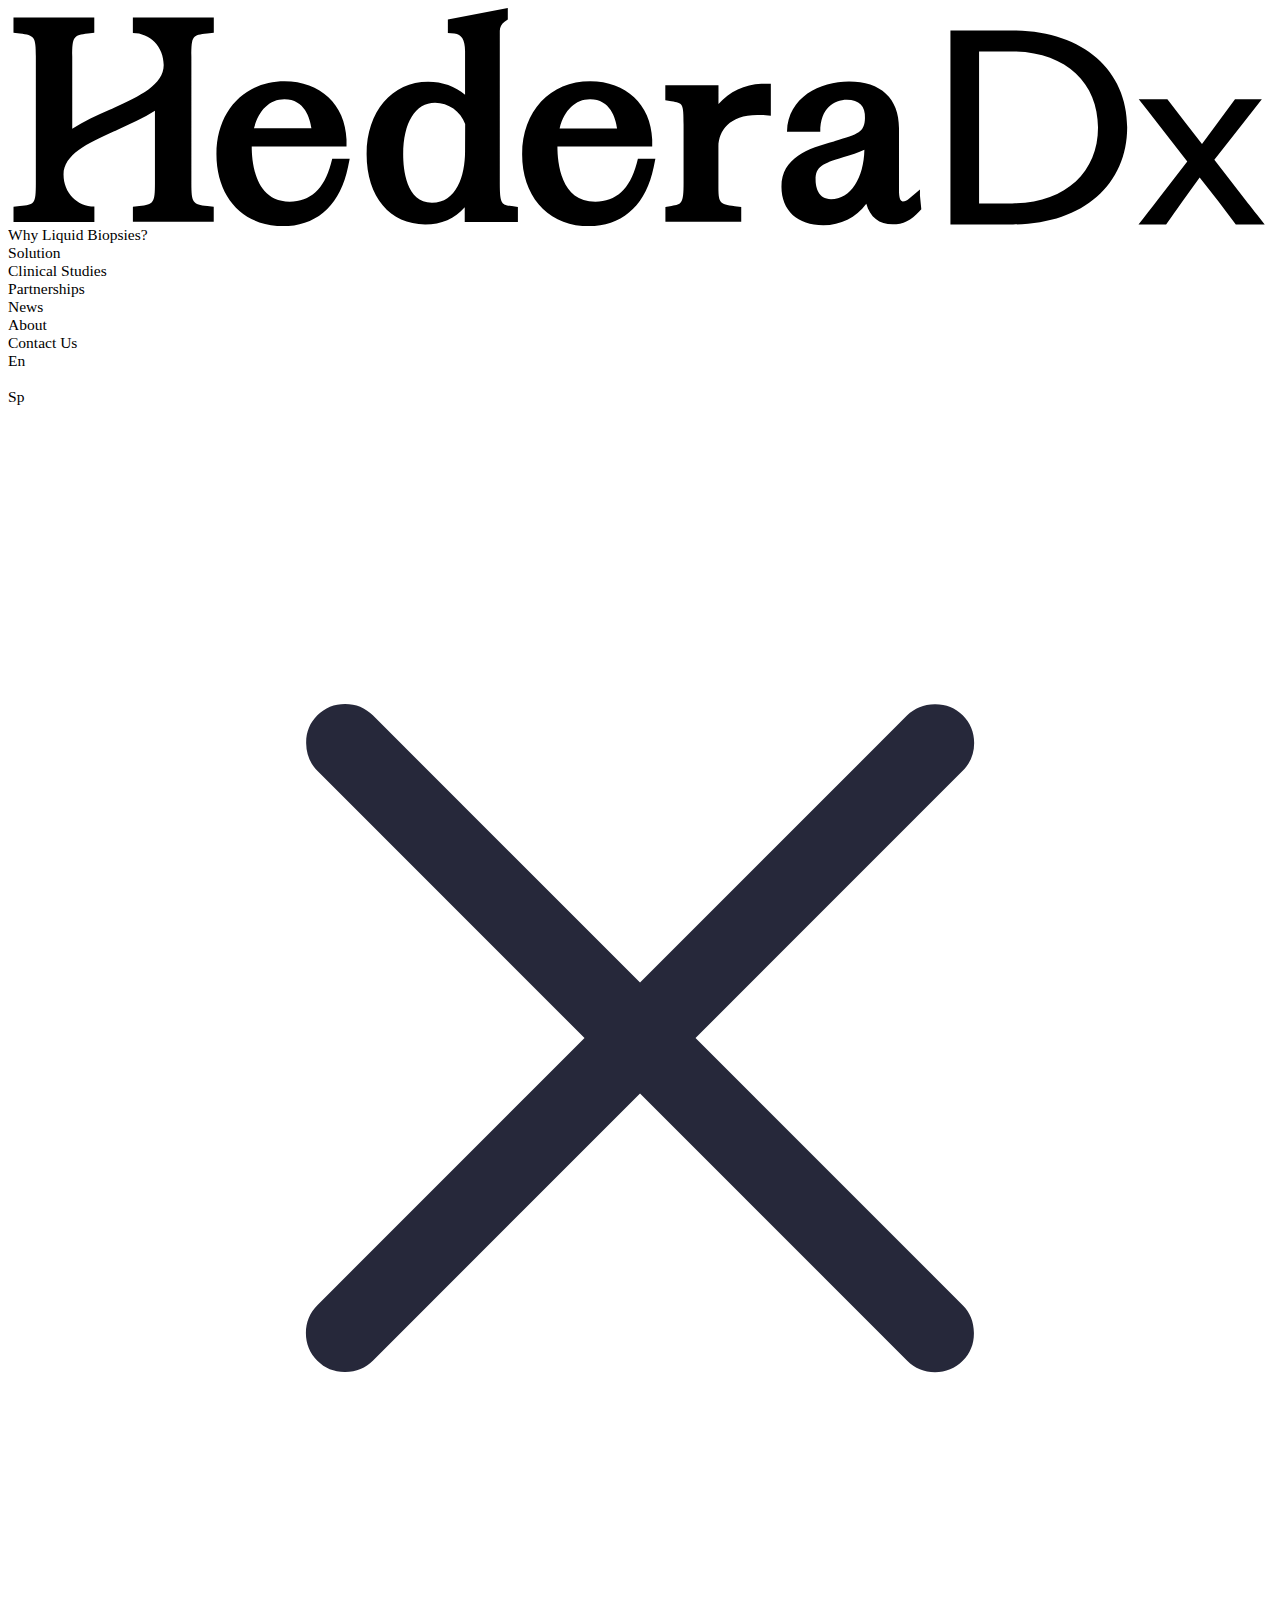
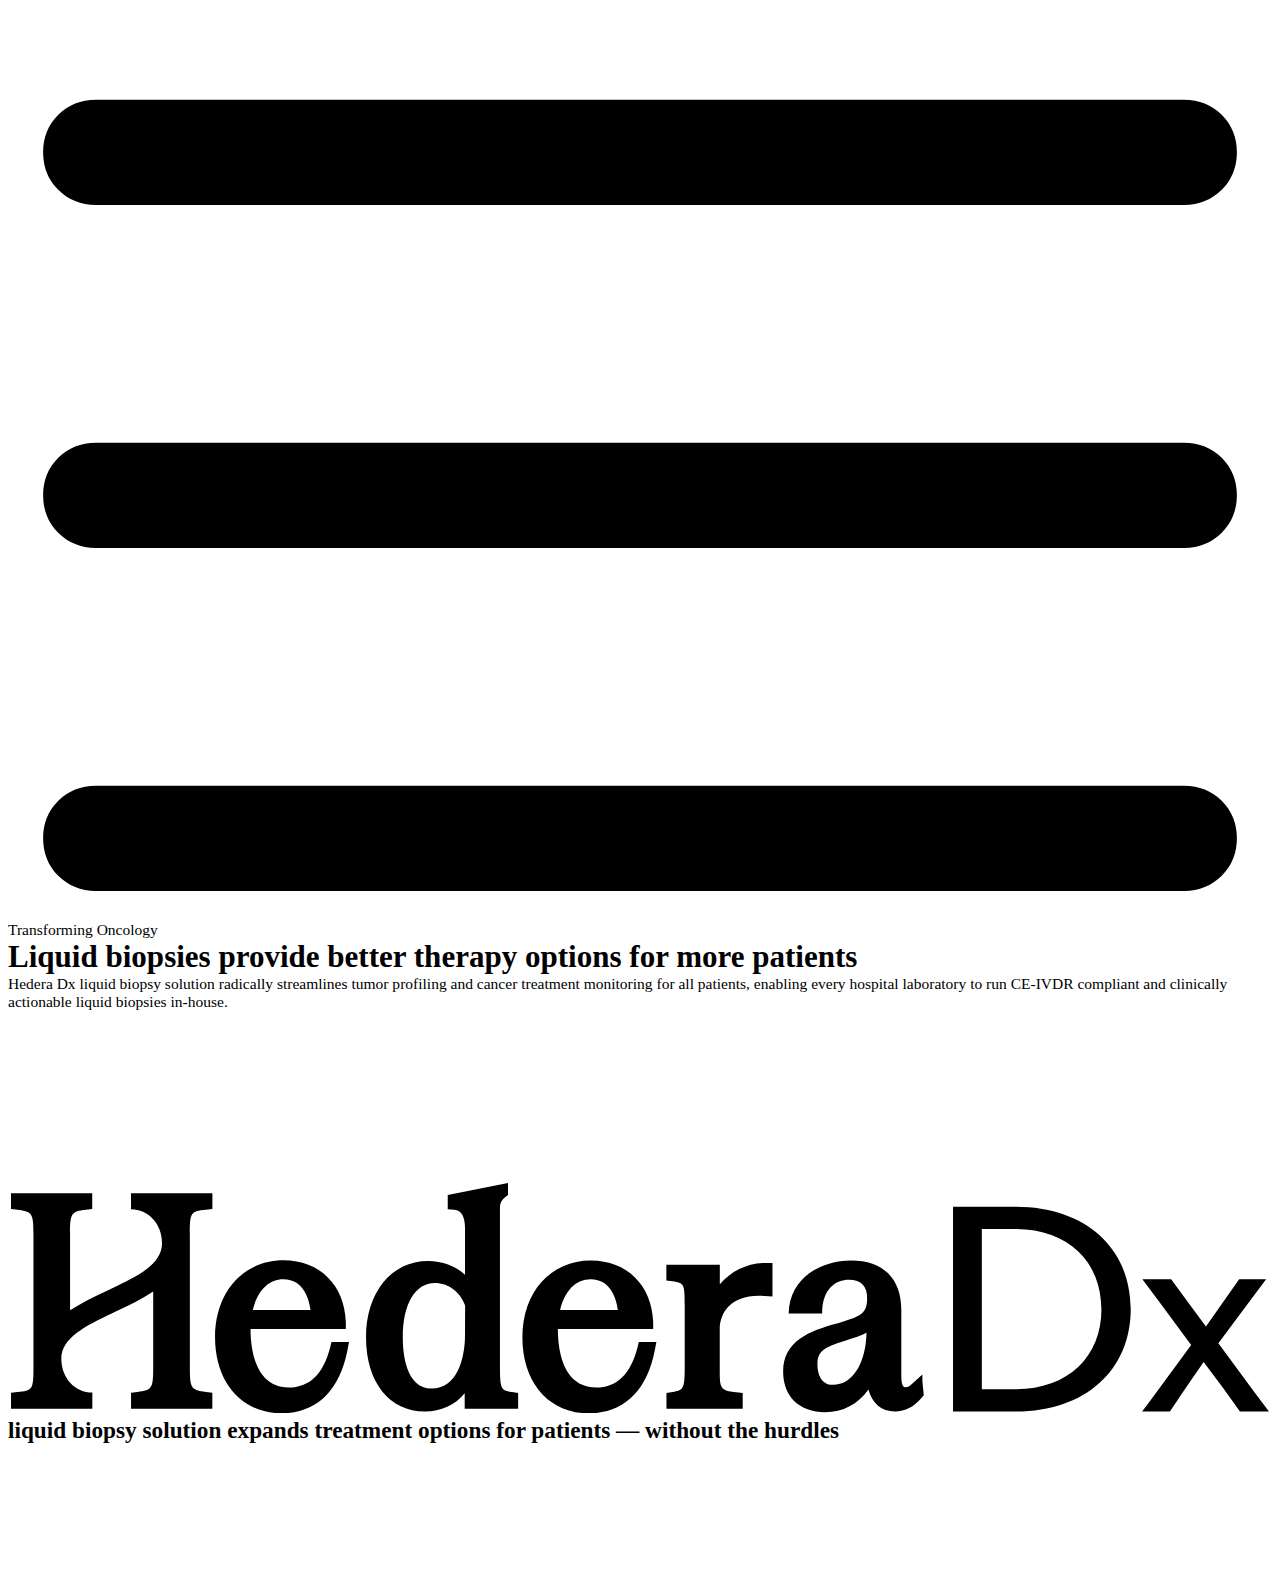
==== index.html @ 94d0d6fa "first stage filtered index.html (the other html file)" ====
<!DOCTYPE html>
<!-- Last Published: Fri Jul 12 2024 13:45:19 GMT+0000 (Coordinated Universal Time) -->
<html
  data-wf-domain="www.hederadx.com"
  data-wf-page="651c4a232949c9f38286a47a"
  data-wf-site="651c4a232949c9f38286a491"
  lang="en"
>
  <head>
    <meta charset="utf-8" />
    <title>Hedera Dx | Home</title>
    <meta
      content="Hedera Dx’s liquid biopsy solution radically streamlines tumor profiling, enabling hospital labs to run compliant and clinically actionable liquid biopsies in-house."
      name="description"
    />
    <meta content="Hedera Dx | Home" property="og:title" />
    <meta
      content="Hedera Dx’s liquid biopsy solution radically streamlines tumor profiling, enabling hospital labs to run compliant and clinically actionable liquid biopsies in-house."
      property="og:description"
    />
    <meta
      content="https://cdn.prod.website-files.com/651c4a232949c9f38286a491/652db1e202b2981644c74cce_OG%20Cover.jpg"
      property="og:image"
    />
    <meta content="Hedera Dx | Home" property="twitter:title" />
    <meta
      content="Hedera Dx’s liquid biopsy solution radically streamlines tumor profiling, enabling hospital labs to run compliant and clinically actionable liquid biopsies in-house."
      property="twitter:description"
    />
    <meta
      content="https://cdn.prod.website-files.com/651c4a232949c9f38286a491/652db1e202b2981644c74cce_OG%20Cover.jpg"
      property="twitter:image"
    />
    <meta property="og:type" content="website" />
    <meta content="summary_large_image" name="twitter:card" />
    <meta content="width=device-width, initial-scale=1" name="viewport" />
    <link
      href="https://cdn.prod.website-files.com/651c4a232949c9f38286a491/css/hederadera.db1941246.min.css"
      rel="stylesheet"
      type="text/css"
    />
    
    <link
      href="https://cdn.prod.website-files.com/651c4a232949c9f38286a491/651c4a232949c9f38286a53c_Logo.svg"
      rel="shortcut icon"
      type="image/x-icon"
    />
    <link
      href="https://cdn.prod.website-files.com/651c4a232949c9f38286a491/651c4a232949c9f38286a53b_Logo-1.svg"
      rel="apple-touch-icon"
    />
  </head>  

  <body>
    <div class="page_wrap">
      <div class="global-coded">
        <div class="page_code_attribute w-embed">
        </div>
        <div class="page_code_attribute-global w-embed">
          <style>
            /* Hide on Desktop (992px and above) */
            @media screen and (min-width: 992px) {
              [hide-pc] {
                display: none;
              }
              [hide-pct] {
                display: none;
              }
            }

            /* Hide on Tablet (991px and below) */
            @media screen and (max-width: 991px) {
              [hide-pct] {
                display: none;
              }
              [hide-tmo] {
                display: none;
              }
            }

            /* Hide on Mobile (767px and below) */
            @media screen and (max-width: 767px) {
              .sections-bg.is-hero.half-height {
                aspect-ratio: 1/1;
              }

              [hide-tmo] {
                display: none;
              }
              [hide-mo] {
                display: none;
              }
              [hide-pct] {
                display: block;
              }
            }
          </style>
        </div>
        <div class="page_code_global w-embed">

          <style>
            /* TYPOGRAPHY STYLES */
            body {
              font-smoothing: antialiased;
              -webkit-font-smoothing: antialiased;
            }
            h1,
            h2,
            h3,
            h4,
            h5,
            h6,
            p {
              margin-top: 0;
              margin-bottom: 0;
            }
            :is(h1, h2, h3, h4, h5, h6, p) a {
              text-decoration: underline;
            }
            .w-richtext > *:first-child {
              margin-top: 0;
            }
            .w-richtext > *:last-child {
              margin-bottom: 0;
            }

            /* remove scroll bounce */
            body {
              overscroll-behavior: none;
            }

            /* prevent horizontal scroll */
            .page_wrap {
              overflow: clip;
            }

            /* hide container ::before & ::after */
            .w-container::before,
            .w-container::after {
              display: none;
            }

            /* empty div in designer view when utilities are added */
            .wf-empty[class*="--"] {
              padding-bottom: 0;
              padding-right: 0;
            }

            a {
              color: inherit;
              text-decoration: inherit;
            }
          </style>

          <style>
            html {
              font-size: calc(0.625rem + 0.41666666666666663vw);
            }
            @media screen and (max-width: 1920px) {
              html {
                font-size: calc(0.625rem + 0.41666666666666674vw);
              }
            }
            @media screen and (max-width: 1440px) {
              html {
                font-size: calc(0.7325408618127787rem + 0.2971768202080238vw);
              }
            }
            @media screen and (max-width: 767px) {
              html {
                font-size: 1rem;
              }
            }
          </style>

        </div>
        <div class="page_code_hedera w-embed">
          <style>
            .rich-default,
            .link-in-para {
              text-decoration-thickness: 1px;
              text-underline-offset: 0.19em;
            }
          </style>

          <style>
            .tab-button.tab-button.w--current .tab-border {
              opacity: 1;
            }

            /*apply line on bottom of div*/
            [bottom-line] {
              border-bottom-style: solid;
              border-bottom-width: 2px;
              border-bottom-color: #eeecf3;
            }

            /* Hide horitonzal scroll bars */
            .chart-wrapper {
              -ms-overflow-style: none; /* for Internet Explorer, Edge */
              scrollbar-width: none; /* for Firefox */
              overflow-y: scroll;
            }

            .chart-wrapper::-webkit-scrollbar {
              display: none; /* for Chrome, Safari, and Opera */
            }

            /* Hide horitonzal scroll bars */
            .chart-wrapper-tab {
              -ms-overflow-style: none; /* for Internet Explorer, Edge */
              scrollbar-width: none; /* for Firefox */
              overflow-y: scroll;
            }

            .chart-wrapper-tab::-webkit-scrollbar {
              display: none; /* for Chrome, Safari, and Opera */
            }

            .form_input-item:hover .form-input {
              color: #6d69e3;
              border-bottom-color: #6d69e3;
            }

            [flex-reverse] {
              flex-direction: row-reverse;
            }
            [hide-all] {
              display: none;
            }

            .table_cell {
              vertical-align: top;
            }

          </style>

          <style>
            /* Tablet & below */
            @media screen and (max-width: 991px) {

            	.button.is-secondary.lang {
              border-top-color: #D1CEDD;
              border-right-color: #D1CEDD;
              border-bottom-color: #D1CEDD;
              border-left-color: #D1CEDD;
              color: #26283A;
              }
            }
          </style>

        </div>
      </div>
      <div class="page_code_nav-transparent w-embed">
        <style>
          .sections-bg.is-nav {
            opacity: 0;
          }
        </style>
      </div>
      <main class="page_main">
        <div class="menu-cover"></div>
        <nav class="sections is-nav">
          <div class="padding-global">
            <div class="w-layout-blockcontainer container w-container">
              <div class="nav-bar">
                <a
                  href="/"
                  aria-current="page"
                  class="logo-normal-w w-inline-block w--current"
                  ><div class="logo-nomral w-embed">
                    <svg
                      xmlns="http://www.w3.org/2000/svg"
                      display="block"
                      width="100%"
                      height="100%"
                      viewBox="0 0 139 24"
                      fill="none"
                      preserveAspectRatio="xMidYMid meet"
                      aria-hidden="true"
                      role="img"
                    >
                      <path
                        d="M35.5007 17.1571C34.7614 19.9069 33.2389 21.3027 30.9754 21.3027C27.1474 21.3027 26.8078 16.9468 26.8005 15.2193H37.2239V14.4526C37.0779 10.6296 34.3397 8.06103 30.4113 8.06103C26.001 8.06103 22.9196 11.3583 22.9196 16.0822C22.9196 20.806 25.8549 23.9964 30.2178 23.9964C33.9709 23.9964 36.5193 21.6924 37.3846 17.5124L37.5744 16.5752H35.654L35.5007 17.1571ZM30.3894 10.0369H30.393C32.6311 10.0369 33.217 12.1595 33.3667 13.2344H27.047C27.5581 11.2224 28.7885 10.0369 30.3894 10.0369Z"
                        fill="currentColor"
                      />
                      <path
                        d="M69.1185 17.1607C68.3792 19.9106 66.8567 21.3063 64.5931 21.3063C60.7651 21.3063 60.4256 16.9505 60.4183 15.223H70.8417V14.4562C70.6957 10.6332 67.9575 8.06465 64.0291 8.06465C59.6187 8.06465 56.5374 11.3619 56.5374 16.0858C56.5374 20.8097 59.4727 24 63.8356 24C67.5887 24 70.1334 21.6961 71.0023 17.516L71.1922 16.5789H69.27L69.1203 17.1607H69.1185ZM64.0035 10.0405H64.0072C66.2452 10.0405 66.8312 12.1631 66.9808 13.2381H60.6611C61.1722 11.226 62.4026 10.0405 64.0035 10.0405Z"
                        fill="currentColor"
                      />
                      <path
                        d="M78.1344 10.5553H78.1308V8.50695H72.2838V10.1511L72.9483 10.2471C74.217 10.4429 74.2918 10.4538 74.2918 12.8212V19.2308C74.2918 21.5202 74.102 21.6127 72.9629 21.7758L72.2948 21.8719V23.516H80.6335V21.8719L79.9325 21.7976C78.1855 21.6091 78.1235 21.3934 78.1235 19.4755V15.2048C78.1637 13.5408 79.3027 11.7589 82.3951 11.7589C82.616 11.7589 82.8277 11.7589 83.0522 11.7807L83.8883 11.8369V8.32387H82.8441C81.0205 8.39094 79.3301 9.20121 78.1326 10.5571L78.1344 10.5553Z"
                        fill="currentColor"
                      />
                      <path
                        d="M13.7284 2.74079C15.5976 2.74079 17.1201 4.23807 17.1201 6.27553C17.1201 8.43082 14.5005 9.69789 11.6126 10.9921C11.4666 11.0556 11.3187 11.1227 11.1727 11.1879C9.77805 11.8097 8.31038 12.4659 7.06176 13.2707V5.33474C7.06176 3.16314 7.18954 2.97462 8.785 2.79335L9.48598 2.71903V1.05498H0.599609V2.71903L1.30059 2.79335C2.92708 2.9855 3.05851 3.17402 3.05851 5.33474V19.2453C3.05851 21.5909 2.92708 21.6054 1.30424 21.7867L0.60326 21.861V23.5251H9.49693V21.8393C7.62765 21.8393 6.10521 20.342 6.10521 18.3045C6.10521 16.1493 8.72476 14.8822 11.6126 13.5879C11.7587 13.5245 11.9065 13.4574 12.0526 13.3921C13.4436 12.7704 14.9113 12.1178 16.1562 11.313V19.2344C16.1562 21.406 16.0284 21.5946 14.433 21.7758L13.732 21.8502V23.5142H22.622V21.8502L21.921 21.7758C20.2946 21.5837 20.1631 21.3952 20.1631 19.2344V5.33474C20.1631 3 20.2946 2.97462 21.901 2.79698L22.6293 2.71903V1.05498H13.7284V2.74079Z"
                        fill="currentColor"
                      />
                      <path
                        d="M100.288 20.6937V19.9595L99.0798 20.9819C98.8261 21.1976 98.691 21.2701 98.3898 21.2701C98.0503 21.2701 97.9827 20.6248 97.9827 20.081V13.1946C97.9827 9.9426 95.982 8.07734 92.4899 8.07734C89.2844 8.07734 85.7813 9.79577 85.6663 13.5752V13.597H89.3264C89.3264 11.0103 90.8342 10.0876 92.2471 10.0876C92.9225 10.0876 93.4483 10.2653 93.7769 10.606C94.1054 10.9396 94.2697 11.4725 94.2405 12.1106C94.204 13.6477 93.5286 13.8997 90.9456 14.6302L90.8214 14.6701C88.0339 15.4006 85.0566 16.4447 85.0566 19.6495C85.0566 22.258 86.8182 23.8804 89.6568 23.8804C91.59 23.8804 93.242 23.0465 94.3866 21.5166C94.79 22.9795 95.8123 23.7952 97.2818 23.7952C98.43 23.7952 99.3299 23.3547 100.206 22.3758L100.438 22.1239L100.296 20.7009L100.288 20.6937ZM90.5056 21.0272L90.5093 21.0308C89.1073 21.0308 88.8116 19.7311 88.8116 18.9009C88.8116 17.4634 89.5473 17.119 91.8291 16.4266C92.7236 16.1565 93.5231 15.919 94.1766 15.5964C94.1091 18.716 92.6834 21.0272 90.5056 21.0272Z"
                        fill="currentColor"
                      />
                      <path
                        d="M55.3581 21.7813C54.2792 21.6218 54.0821 21.5783 54.0821 19.2363V2.50876C54.0821 2.11178 54.2792 1.73474 54.6078 1.50453L54.962 1.25619V0L48.3702 1.25982V2.74079L49.0895 2.79698C49.8707 2.86586 50.2614 3.50755 50.2614 4.72387V9.55106C49.1789 8.62115 47.766 8.11722 46.2052 8.11722C42.2202 8.11722 39.4346 11.3928 39.4346 16.0858C39.4346 20.7789 42.0231 23.7988 45.8712 23.7988H45.8821C47.6583 23.7988 49.1424 23.1499 50.2249 21.9027V23.5215H56.0718V21.8773L55.4037 21.7813H55.3581ZM50.2614 15.7577C50.2614 18.4985 49.303 21.4224 46.6196 21.4224C43.7646 21.4224 43.4561 17.6955 43.4561 16.0949C43.4561 12.5873 44.7996 10.4085 46.9591 10.4085C48.4359 10.4085 49.7576 11.3492 50.2723 12.7541L50.2614 15.7559V15.7577Z"
                        fill="currentColor"
                      />
                      <path
                        d="M110.505 2.47069H103.64V23.8024H110.535C118.141 23.8024 123.077 19.461 123.077 13.1221C123.077 6.78308 118.112 2.47069 110.505 2.47069ZM110.42 21.4912V21.4876H106.789V4.78187H110.42C116.21 4.78187 119.87 8.16435 119.87 13.1511C119.87 18.1378 116.181 21.4912 110.42 21.4912Z"
                        fill="currentColor"
                      />
                      <path
                        d="M136.126 21.1795L132.663 16.7003L135.841 12.6435L137.886 10.0242H134.934L133.09 12.5329L131.303 14.9565L129.401 12.5039L127.499 10.0224H124.35C125.032 10.8961 125.712 11.7408 126.394 12.6417L129.686 16.8689L126.394 21.1523C125.741 21.997 125.003 22.9559 124.321 23.8006H127.358C127.926 23.0375 128.519 22.1637 129.145 21.2918L131.047 18.6435L133.121 21.2918V21.2882L135.023 23.797H138.201C137.489 22.9233 136.639 21.8266 136.128 21.1776L136.126 21.1795Z"
                        fill="currentColor"
                      />
                    </svg></div
                ></a>
                <div class="nav-bar_menu-layout">
                  <div class="nav-bar_header">
                    <a
                      hide-pc=""
                      href="/"
                      aria-current="page"
                      class="logo-normal-w w-inline-block w--current"
                      ><div class="logo-nomral w-embed">
                        <svg
                          xmlns="http://www.w3.org/2000/svg"
                          display="block"
                          width="100%"
                          height="100%"
                          viewBox="0 0 139 24"
                          fill="none"
                          preserveAspectRatio="xMidYMid meet"
                          aria-hidden="true"
                          role="img"
                        >
                          <path
                            d="M35.5007 17.1571C34.7614 19.9069 33.2389 21.3027 30.9754 21.3027C27.1474 21.3027 26.8078 16.9468 26.8005 15.2193H37.2239V14.4526C37.0779 10.6296 34.3397 8.06103 30.4113 8.06103C26.001 8.06103 22.9196 11.3583 22.9196 16.0822C22.9196 20.806 25.8549 23.9964 30.2178 23.9964C33.9709 23.9964 36.5193 21.6924 37.3846 17.5124L37.5744 16.5752H35.654L35.5007 17.1571ZM30.3894 10.0369H30.393C32.6311 10.0369 33.217 12.1595 33.3667 13.2344H27.047C27.5581 11.2224 28.7885 10.0369 30.3894 10.0369Z"
                            fill="currentColor"
                          />
                          <path
                            d="M69.1185 17.1607C68.3792 19.9106 66.8567 21.3063 64.5931 21.3063C60.7651 21.3063 60.4256 16.9505 60.4183 15.223H70.8417V14.4562C70.6957 10.6332 67.9575 8.06465 64.0291 8.06465C59.6187 8.06465 56.5374 11.3619 56.5374 16.0858C56.5374 20.8097 59.4727 24 63.8356 24C67.5887 24 70.1334 21.6961 71.0023 17.516L71.1922 16.5789H69.27L69.1203 17.1607H69.1185ZM64.0035 10.0405H64.0072C66.2452 10.0405 66.8312 12.1631 66.9808 13.2381H60.6611C61.1722 11.226 62.4026 10.0405 64.0035 10.0405Z"
                            fill="currentColor"
                          />
                          <path
                            d="M78.1344 10.5553H78.1308V8.50695H72.2838V10.1511L72.9483 10.2471C74.217 10.4429 74.2918 10.4538 74.2918 12.8212V19.2308C74.2918 21.5202 74.102 21.6127 72.9629 21.7758L72.2948 21.8719V23.516H80.6335V21.8719L79.9325 21.7976C78.1855 21.6091 78.1235 21.3934 78.1235 19.4755V15.2048C78.1637 13.5408 79.3027 11.7589 82.3951 11.7589C82.616 11.7589 82.8277 11.7589 83.0522 11.7807L83.8883 11.8369V8.32387H82.8441C81.0205 8.39094 79.3301 9.20121 78.1326 10.5571L78.1344 10.5553Z"
                            fill="currentColor"
                          />
                          <path
                            d="M13.7284 2.74079C15.5976 2.74079 17.1201 4.23807 17.1201 6.27553C17.1201 8.43082 14.5005 9.69789 11.6126 10.9921C11.4666 11.0556 11.3187 11.1227 11.1727 11.1879C9.77805 11.8097 8.31038 12.4659 7.06176 13.2707V5.33474C7.06176 3.16314 7.18954 2.97462 8.785 2.79335L9.48598 2.71903V1.05498H0.599609V2.71903L1.30059 2.79335C2.92708 2.9855 3.05851 3.17402 3.05851 5.33474V19.2453C3.05851 21.5909 2.92708 21.6054 1.30424 21.7867L0.60326 21.861V23.5251H9.49693V21.8393C7.62765 21.8393 6.10521 20.342 6.10521 18.3045C6.10521 16.1493 8.72476 14.8822 11.6126 13.5879C11.7587 13.5245 11.9065 13.4574 12.0526 13.3921C13.4436 12.7704 14.9113 12.1178 16.1562 11.313V19.2344C16.1562 21.406 16.0284 21.5946 14.433 21.7758L13.732 21.8502V23.5142H22.622V21.8502L21.921 21.7758C20.2946 21.5837 20.1631 21.3952 20.1631 19.2344V5.33474C20.1631 3 20.2946 2.97462 21.901 2.79698L22.6293 2.71903V1.05498H13.7284V2.74079Z"
                            fill="currentColor"
                          />
                          <path
                            d="M100.288 20.6937V19.9595L99.0798 20.9819C98.8261 21.1976 98.691 21.2701 98.3898 21.2701C98.0503 21.2701 97.9827 20.6248 97.9827 20.081V13.1946C97.9827 9.9426 95.982 8.07734 92.4899 8.07734C89.2844 8.07734 85.7813 9.79577 85.6663 13.5752V13.597H89.3264C89.3264 11.0103 90.8342 10.0876 92.2471 10.0876C92.9225 10.0876 93.4483 10.2653 93.7769 10.606C94.1054 10.9396 94.2697 11.4725 94.2405 12.1106C94.204 13.6477 93.5286 13.8997 90.9456 14.6302L90.8214 14.6701C88.0339 15.4006 85.0566 16.4447 85.0566 19.6495C85.0566 22.258 86.8182 23.8804 89.6568 23.8804C91.59 23.8804 93.242 23.0465 94.3866 21.5166C94.79 22.9795 95.8123 23.7952 97.2818 23.7952C98.43 23.7952 99.3299 23.3547 100.206 22.3758L100.438 22.1239L100.296 20.7009L100.288 20.6937ZM90.5056 21.0272L90.5093 21.0308C89.1073 21.0308 88.8116 19.7311 88.8116 18.9009C88.8116 17.4634 89.5473 17.119 91.8291 16.4266C92.7236 16.1565 93.5231 15.919 94.1766 15.5964C94.1091 18.716 92.6834 21.0272 90.5056 21.0272Z"
                            fill="currentColor"
                          />
                          <path
                            d="M55.3581 21.7813C54.2792 21.6218 54.0821 21.5783 54.0821 19.2363V2.50876C54.0821 2.11178 54.2792 1.73474 54.6078 1.50453L54.962 1.25619V0L48.3702 1.25982V2.74079L49.0895 2.79698C49.8707 2.86586 50.2614 3.50755 50.2614 4.72387V9.55106C49.1789 8.62115 47.766 8.11722 46.2052 8.11722C42.2202 8.11722 39.4346 11.3928 39.4346 16.0858C39.4346 20.7789 42.0231 23.7988 45.8712 23.7988H45.8821C47.6583 23.7988 49.1424 23.1499 50.2249 21.9027V23.5215H56.0718V21.8773L55.4037 21.7813H55.3581ZM50.2614 15.7577C50.2614 18.4985 49.303 21.4224 46.6196 21.4224C43.7646 21.4224 43.4561 17.6955 43.4561 16.0949C43.4561 12.5873 44.7996 10.4085 46.9591 10.4085C48.4359 10.4085 49.7576 11.3492 50.2723 12.7541L50.2614 15.7559V15.7577Z"
                            fill="currentColor"
                          />
                          <path
                            d="M110.505 2.47069H103.64V23.8024H110.535C118.141 23.8024 123.077 19.461 123.077 13.1221C123.077 6.78308 118.112 2.47069 110.505 2.47069ZM110.42 21.4912V21.4876H106.789V4.78187H110.42C116.21 4.78187 119.87 8.16435 119.87 13.1511C119.87 18.1378 116.181 21.4912 110.42 21.4912Z"
                            fill="currentColor"
                          />
                          <path
                            d="M136.126 21.1795L132.663 16.7003L135.841 12.6435L137.886 10.0242H134.934L133.09 12.5329L131.303 14.9565L129.401 12.5039L127.499 10.0224H124.35C125.032 10.8961 125.712 11.7408 126.394 12.6417L129.686 16.8689L126.394 21.1523C125.741 21.997 125.003 22.9559 124.321 23.8006H127.358C127.926 23.0375 128.519 22.1637 129.145 21.2918L131.047 18.6435L133.121 21.2918V21.2882L135.023 23.797H138.201C137.489 22.9233 136.639 21.8266 136.128 21.1776L136.126 21.1795Z"
                            fill="currentColor"
                          />
                        </svg></div
                    ></a>
                  </div>
                  <div class="nav-bar_list">
                    <div class="nav-bar_menu">
                      <a
                        href="/why-liquid-biopsies"
                        class="nav-bar_menu-link w-inline-block"
                        ><div class="extrenal-text-link-w">
                          <div
                            card-button=""
                            class="button-content animate-line"
                          >
                            <div class="t-button">Why Liquid Biopsies?</div>
                          </div>
                        </div></a
                      ><a
                        href="/solution"
                        class="nav-bar_menu-link w-inline-block"
                        ><div class="extrenal-text-link-w">
                          <div
                            card-button=""
                            class="button-content animate-line"
                          >
                            <div class="t-button">Solution<br /></div>
                          </div></div></a
                      ><a
                        href="/clinical-studies"
                        class="nav-bar_menu-link w-inline-block"
                        ><div class="extrenal-text-link-w">
                          <div
                            card-button=""
                            class="button-content animate-line"
                          >
                            <div class="t-button">Clinical Studies<br /></div>
                          </div></div></a
                      ><a
                        href="/partnerships"
                        class="nav-bar_menu-link w-inline-block"
                        ><div class="extrenal-text-link-w">
                          <div
                            card-button=""
                            class="button-content animate-line"
                          >
                            <div class="t-button">Partnerships</div>
                          </div>
                        </div></a
                      ><a href="/news" class="nav-bar_menu-link w-inline-block"
                        ><div class="extrenal-text-link-w">
                          <div
                            card-button=""
                            class="button-content animate-line"
                          >
                            <div class="t-button">News<br /></div>
                          </div></div></a
                      ><a href="/about" class="nav-bar_menu-link w-inline-block"
                        ><div class="extrenal-text-link-w">
                          <div
                            card-button=""
                            class="button-content animate-line"
                          >
                            <div class="t-button">About</div>
                          </div>
                        </div></a
                      >
                    </div>
                    <div class="_2-button-w-nav">
                      <a href="/contact" class="button w-inline-block"
                        ><div class="button-content">
                          <div class="t-button">Contact Us</div>
                        </div>
                        <div class="button-bg-w">
                          <div class="button-bg"></div></div
                      ></a>
                      <div class="lang-dd-w">
                        <div class="lang-dd">
                          <div
                            data-w-id="f980d393-6500-be24-a7b6-42adc54e61ca"
                            class="lang-item-w head"
                          >
                            <div class="lang-item is-head">
                              <div class="lang-selector">En</div>
                              <div class="lang-arrow">
                                <img
                                  src="https://cdn.prod.website-files.com/5fc5b45fc9f7104b3d67f270/6516a022d8ee70c60b542650_Vectors-Wrapper.svg"
                                  loading="lazy"
                                  width="11"
                                  height="6"
                                  alt=""
                                  class="lang-arw-d up"
                                /><img
                                  src="https://cdn.prod.website-files.com/5fc5b45fc9f7104b3d67f270/6516a0235ee187eb828ad40e_Vectors-Wrapper.svg"
                                  loading="lazy"
                                  width="11"
                                  height="6"
                                  alt=""
                                  class="lang-arw-d"
                                />
                              </div>
                            </div>
                          </div>
                          <div class="lang-list">
                            <div class="lang-item-w">
                              <div class="lang-item">
                                <div class="lang-selector">Sp</div>
                              </div>
                            </div>
                            <div class="lang-devider"></div>
                          </div>
                        </div>
                      </div>
                    </div>
                  </div>
                </div>
                <div
                  data-w-id="0ea07c0e-2d8d-00bd-5eda-74dc1ca09d37"
                  class="nav-bar_menu-icon"
                >
                  <div class="nav-bar_menu-icon-w">
                    <div
                      data-w-id="04c64eb5-d71f-d7af-e965-ce6573d1ea4a"
                      class="menu-cion is-x w-embed"
                    >
                      <svg
                        xmlns="http://www.w3.org/2000/svg"
                        width="100%"
                        height="100%"
                        viewBox="0 0 32 32"
                        fill="none"
                        preserveAspectRatio="xMidYMid meet"
                        aria-hidden="true"
                        role="img"
                      >
                        <mask
                          id="mask0_14146_5938"
                          style="mask-type: alpha"
                          maskUnits="userSpaceOnUse"
                          x="0"
                          y="0"
                          width="32"
                          height="32"
                        >
                          <rect width="32" height="32" fill="#D9D9D9" />
                        </mask>
                        <g mask="url(#mask0_14146_5938)">
                          <path
                            d="M16.0007 17.4056L9.23658 24.1697C9.05198 24.3543 8.81994 24.4487 8.54045 24.453C8.26098 24.4573 8.02467 24.3628 7.83151 24.1697C7.63834 23.9765 7.54175 23.7423 7.54175 23.4671C7.54175 23.1919 7.63834 22.9578 7.83151 22.7646L14.5956 16.0005L7.83151 9.23634C7.64689 9.05174 7.55245 8.81969 7.54818 8.5402C7.54389 8.26074 7.63834 8.02443 7.83151 7.83127C8.02467 7.63809 8.25885 7.5415 8.53405 7.5415C8.80925 7.5415 9.04343 7.63809 9.23658 7.83127L16.0007 14.5954L22.7648 7.83127C22.9494 7.64665 23.1815 7.5522 23.461 7.54794C23.7404 7.54365 23.9768 7.63809 24.1699 7.83127C24.3631 8.02443 24.4597 8.2586 24.4597 8.5338C24.4597 8.809 24.3631 9.04318 24.1699 9.23634L17.4058 16.0005L24.1699 22.7646C24.3545 22.9492 24.449 23.1812 24.4532 23.4607C24.4575 23.7402 24.3631 23.9765 24.1699 24.1697C23.9768 24.3628 23.7426 24.4594 23.4674 24.4594C23.1922 24.4594 22.958 24.3628 22.7648 24.1697L16.0007 17.4056Z"
                            fill="#26283A"
                          />
                        </g>
                      </svg>
                    </div>
                    <div
                      data-w-id="0ea07c0e-2d8d-00bd-5eda-74dc1ca09d39"
                      class="menu-cion w-embed"
                    >
                      <svg
                        xmlns="http://www.w3.org/2000/svg"
                        width="100%"
                        height="100%"
                        viewBox="0 0 24 16"
                        fill="none"
                        preserveAspectRatio="xMidYMid meet"
                        aria-hidden="true"
                        role="img"
                      >
                        <path
                          d="M1.66675 15.5124C1.38341 15.5124 1.14591 15.4165 0.954248 15.2248C0.762581 15.033 0.666748 14.7954 0.666748 14.512C0.666748 14.2285 0.762581 13.9911 0.954248 13.7996C1.14591 13.6082 1.38341 13.5125 1.66675 13.5125H22.3334C22.6167 13.5125 22.8542 13.6083 23.0459 13.8001C23.2375 13.9918 23.3334 14.2294 23.3334 14.5129C23.3334 14.7963 23.2375 15.0338 23.0459 15.2252C22.8542 15.4167 22.6167 15.5124 22.3334 15.5124H1.66675ZM1.66675 8.99958C1.38341 8.99958 1.14591 8.90372 0.954248 8.71198C0.762581 8.52023 0.666748 8.28263 0.666748 7.99918C0.666748 7.71572 0.762581 7.47826 0.954248 7.28682C1.14591 7.09537 1.38341 6.99965 1.66675 6.99965H22.3334C22.6167 6.99965 22.8542 7.09552 23.0459 7.28725C23.2375 7.479 23.3334 7.7166 23.3334 8.00005C23.3334 8.28352 23.2375 8.52097 23.0459 8.71242C22.8542 8.90386 22.6167 8.99958 22.3334 8.99958H1.66675ZM1.66675 2.48678C1.38341 2.48678 1.14591 2.39091 0.954248 2.19915C0.762581 2.00742 0.666748 1.76982 0.666748 1.48635C0.666748 1.2029 0.762581 0.96546 0.954248 0.774015C1.14591 0.582549 1.38341 0.486816 1.66675 0.486816H22.3334C22.6167 0.486816 22.8542 0.582693 23.0459 0.774449C23.2375 0.966204 23.3334 1.20381 23.3334 1.48725C23.3334 1.77072 23.2375 2.00817 23.0459 2.19962C22.8542 2.39106 22.6167 2.48678 22.3334 2.48678H1.66675Z"
                          fill="currentColor"
                        />
                      </svg>
                    </div>
                  </div>
                </div>
              </div>
            </div>
          </div>
          <div class="sections-bg is-nav">
            <div class="nav-bg-inset nav"><div class="nav-gradient"></div></div>
          </div>
        </nav>
        <div
          data-w-id="495a62af-7e4e-851d-295f-c2b5b7b77dd8"
          class="sticky-wrapper"
        >
          <div class="subhero-content is-adjusted">
            <div class="padding-global">
              <div class="home-hero-title-w is-home-new">
                <div class="t-title-eyebrow">Transforming Oncology</div>
                <h1 class="fs2">
                  Liquid biopsies provide better therapy options for more
                  patients
                </h1>
                <div class="div-block-3">
                  <p class="p-med">
                    Hedera Dx liquid biopsy solution radically streamlines tumor
                    profiling and cancer treatment monitoring for all patients,
                    enabling every hospital laboratory to run CE-IVDR compliant
                    and clinically actionable liquid biopsies in-house.
                  </p>
                </div>
              </div>
            </div>
          </div>
          <section class="sections-hero">
            <div class="hero-background">
              <div class="hero-overlay_container">
                <div class="section-hero__ovly"></div>
                <div class="secion-hero_overlay-2"></div>
              </div>
              <div
                data-poster-url="https://cdn.prod.website-files.com/62e92b1d451ae8b4fc2e8659/62fd3dd1a4c8196ee5c1ed63_hedera-hero2-poster-00001.jpg"
                data-video-urls="https://cdn.prod.website-files.com/651c4a232949c9f38286a491/651c4a232949c9f38286a500_hedera-hero2-poster-00001.jpg,https://cdn.prod.website-files.com/651c4a232949c9f38286a491/651c4a232949c9f38286a500_hedera-hero2-transcode.mp4,https://cdn.prod.website-files.com/651c4a232949c9f38286a491/651c4a232949c9f38286a500_hedera-hero2-transcode.webm"
                data-autoplay="true"
                data-loop="true"
                data-wf-ignore="true"
                class="hero-background_vid w-background-video w-background-video-atom"
              >
                <video
                  id="495a62af-7e4e-851d-295f-c2b5b7b77dde-video"
                  autoplay=""
                  loop=""
                  style="
                    background-image: url('https://cdn.prod.website-files.com/62e92b1d451ae8b4fc2e8659/62fd3dd1a4c8196ee5c1ed63_hedera-hero2-poster-00001.jpg');
                  "
                  muted=""
                  playsinline=""
                  data-wf-ignore="true"
                  data-object-fit="cover"
                >
                  <source
                    src="https://cdn.prod.website-files.com/651c4a232949c9f38286a491/651c4a232949c9f38286a500_hedera-hero2-poster-00001.jpg"
                    data-wf-ignore="true"
                  />
                  <source
                    src="https://cdn.prod.website-files.com/651c4a232949c9f38286a491/651c4a232949c9f38286a500_hedera-hero2-transcode.mp4"
                    data-wf-ignore="true"
                  />
                  <source
                    src="https://cdn.prod.website-files.com/651c4a232949c9f38286a491/651c4a232949c9f38286a500_hedera-hero2-transcode.webm"
                    data-wf-ignore="true"
                  />
                </video>
              </div>
              <img
                src="https://cdn.prod.website-files.com/651c4a232949c9f38286a491/651c4a232949c9f38286a4b3_3.webp"
                loading="lazy"
                sizes="100vw"
                srcset="
                  https://cdn.prod.website-files.com/651c4a232949c9f38286a491/651c4a232949c9f38286a4b3_3-p-500.jpg   500w,
                  https://cdn.prod.website-files.com/651c4a232949c9f38286a491/651c4a232949c9f38286a4b3_3-p-800.jpg   800w,
                  https://cdn.prod.website-files.com/651c4a232949c9f38286a491/651c4a232949c9f38286a4b3_3-p-1080.jpg 1080w,
                  https://cdn.prod.website-files.com/651c4a232949c9f38286a491/651c4a232949c9f38286a4b3_3.webp       1345w
                "
                alt=""
                class="hero_photo"
              />
            </div>
          </section>
          <div class="section-subhero">
            <div class="padding-global">
              <div class="container w-container">
                <div
                  data-w-id="495a62af-7e4e-851d-295f-c2b5b7b77de2"
                  class="subhero-content"
                ></div>
              </div>
            </div>
          </div>
        </div>
        <section class="sections">
          <div class="padding-global">
            <div class="w-layout-blockcontainer container w-container">
              <div
                data-w-id="f8d76102-55e1-5e97-316d-fa51e3b0b2af"
                class="vertical-line_wrapper"
              >
                <div
                  style="
                    -webkit-transform: translate3d(0, -100%, 0) scale3d(1, 1, 1)
                      rotateX(0) rotateY(0) rotateZ(0) skew(0, 0);
                    -moz-transform: translate3d(0, -100%, 0) scale3d(1, 1, 1)
                      rotateX(0) rotateY(0) rotateZ(0) skew(0, 0);
                    -ms-transform: translate3d(0, -100%, 0) scale3d(1, 1, 1)
                      rotateX(0) rotateY(0) rotateZ(0) skew(0, 0);
                    transform: translate3d(0, -100%, 0) scale3d(1, 1, 1)
                      rotateX(0) rotateY(0) rotateZ(0) skew(0, 0);
                  "
                  class="vertical-line"
                ></div>
                <div
                  style="
                    -webkit-transform: translate3d(0, 0, 0) scale3d(0, 0, 1)
                      rotateX(0) rotateY(0) rotateZ(0) skew(0, 0);
                    -moz-transform: translate3d(0, 0, 0) scale3d(0, 0, 1)
                      rotateX(0) rotateY(0) rotateZ(0) skew(0, 0);
                    -ms-transform: translate3d(0, 0, 0) scale3d(0, 0, 1)
                      rotateX(0) rotateY(0) rotateZ(0) skew(0, 0);
                    transform: translate3d(0, 0, 0) scale3d(0, 0, 1) rotateX(0)
                      rotateY(0) rotateZ(0) skew(0, 0);
                  "
                  class="vertical-dot"
                ></div>
              </div>
              <div class="home-img-grd-test">
                <div class="logo-span">
                  <div class="text-color-spring-red w-embed">
                    <svg
                      width="100%"
                      height="100%"
                      viewBox="0 0 214 39"
                      fill="currentColor"
                      xmlns="http://www.w3.org/2000/svg"
                    >
                      <path
                        d="M54.525 27.8803C53.3805 32.3488 51.0239 34.6169 47.52 34.6169C41.5945 34.6169 41.0689 27.5386 41.0576 24.7314H57.1924V23.4854C56.9664 17.2731 52.7278 13.0992 46.6469 13.0992C39.8199 13.0992 35.0501 18.4573 35.0501 26.1335C35.0501 33.8098 39.5938 38.9941 46.3473 38.9941C52.157 38.9941 56.1017 35.2502 57.4411 28.4576L57.735 26.9347H54.7623L54.525 27.8803ZM46.6129 16.3099H46.6186C50.0829 16.3099 50.99 19.7592 51.2217 21.506H41.439C42.2302 18.2363 44.1348 16.3099 46.6129 16.3099Z"
                        fill="currentColor"
                      />
                      <path
                        d="M106.563 27.8862C105.419 32.3547 103.062 34.6228 99.5585 34.6228C93.6329 34.6228 93.1074 27.5445 93.0961 24.7373H109.231V23.4913C109.005 17.279 104.766 13.1051 98.6853 13.1051C91.8584 13.1051 87.0886 18.4631 87.0886 26.1394C87.0886 33.8157 91.6323 39 98.3858 39C104.195 39 108.135 35.2561 109.48 28.4635L109.773 26.9406H106.798L106.566 27.8862H106.563ZM98.6458 16.3158H98.6514C102.116 16.3158 103.023 19.7651 103.255 21.5119H93.4719C94.2631 18.2422 96.1676 16.3158 98.6458 16.3158Z"
                        fill="currentColor"
                      />
                      <path
                        d="M120.52 17.1523H120.514V13.8238H111.463V16.4955L112.492 16.6516C114.456 16.9697 114.572 16.9874 114.572 20.8344V31.2501C114.572 34.9704 114.278 35.1206 112.514 35.3857L111.48 35.5419V38.2135H124.388V35.5419L123.303 35.4211C120.599 35.1147 120.503 34.7642 120.503 31.6477V24.7079C120.565 22.0038 122.328 19.1082 127.115 19.1082C127.457 19.1082 127.785 19.1082 128.132 19.1436L129.426 19.2349V13.5263H127.81C124.987 13.6353 122.371 14.952 120.517 17.1553L120.52 17.1523Z"
                        fill="currentColor"
                      />
                      <path
                        d="M20.8226 4.45378C23.7161 4.45378 26.0728 6.88686 26.0728 10.1977C26.0728 13.7001 22.0179 15.7591 17.5476 17.8622C17.3215 17.9653 17.0926 18.0743 16.8666 18.1804C14.7077 19.1907 12.4358 20.257 10.5031 21.5649V8.66896C10.5031 5.14011 10.7009 4.83376 13.1705 4.5392L14.2556 4.41843V1.71435H0.5V4.41843L1.58508 4.5392C4.10279 4.85144 4.30625 5.15778 4.30625 8.66896V31.2736C4.30625 35.0853 4.10279 35.1088 1.59073 35.4034L0.505651 35.5242V38.2283H14.2726V35.4888C11.379 35.4888 9.02237 33.0558 9.02237 29.7449C9.02237 26.2425 13.0773 24.1835 17.5476 22.0804C17.7736 21.9773 18.0025 21.8683 18.2286 21.7622C20.3818 20.7519 22.6536 19.6915 24.5808 18.3836V31.256C24.5808 34.7848 24.383 35.0912 21.9133 35.3857L20.8282 35.5065V38.2106H34.5895V35.5065L33.5044 35.3857C30.9867 35.0735 30.7832 34.7672 30.7832 31.256V8.66896C30.7832 4.875 30.9867 4.83376 33.4733 4.54509L34.6008 4.41843V1.71435H20.8226V4.45378Z"
                        fill="currentColor"
                      />
                      <path
                        d="M154.813 33.6272V32.4342L152.942 34.0956C152.549 34.4461 152.34 34.5639 151.874 34.5639C151.348 34.5639 151.244 33.5153 151.244 32.6316V21.4412C151.244 16.1567 148.147 13.1257 142.741 13.1257C137.779 13.1257 132.357 15.9181 132.179 22.0597V22.0951H137.844C137.844 17.8917 140.178 16.3924 142.365 16.3924C143.411 16.3924 144.225 16.681 144.733 17.2348C145.242 17.7768 145.496 18.6428 145.451 19.6797C145.395 22.1776 144.349 22.587 140.351 23.7741L140.158 23.8389C135.844 25.026 131.235 26.7227 131.235 31.9305C131.235 36.1693 133.962 38.8056 138.356 38.8056C141.348 38.8056 143.905 37.4506 145.677 34.9645C146.302 37.3416 147.884 38.6672 150.159 38.6672C151.936 38.6672 153.329 37.9514 154.685 36.3607L155.044 35.9513L154.824 33.639L154.813 33.6272ZM139.67 34.1692L139.675 34.1751C137.505 34.1751 137.047 32.0631 137.047 30.714C137.047 28.3781 138.186 27.8184 141.718 26.6932C143.103 26.2543 144.341 25.8684 145.352 25.3441C145.248 30.4135 143.041 34.1692 139.67 34.1692Z"
                        fill="currentColor"
                      />
                      <path
                        d="M85.2631 35.3946C83.5931 35.1354 83.288 35.0647 83.288 31.2589V4.07674C83.288 3.43165 83.5931 2.81896 84.1018 2.44486L84.65 2.04131V0L74.4463 2.04721V4.45378L75.5596 4.54509C76.769 4.65703 77.3737 5.69977 77.3737 7.67629V15.5205C75.6981 14.0094 73.511 13.1905 71.095 13.1905C64.9264 13.1905 60.6144 18.5132 60.6144 26.1394C60.6144 33.7656 64.6213 38.673 70.5779 38.673H70.5948C73.3443 38.673 75.6416 37.6185 77.3172 35.5919V38.2224H86.368V35.5507L85.3338 35.3946H85.2631ZM77.3737 25.6063C77.3737 30.0601 75.8902 34.8113 71.7364 34.8113C67.317 34.8113 66.8394 28.7551 66.8394 26.1542C66.8394 20.4544 68.9192 16.9137 72.262 16.9137C74.548 16.9137 76.5938 18.4425 77.3907 20.7254L77.3737 25.6033V25.6063Z"
                        fill="currentColor"
                      />
                      <path
                        d="M170.628 4.01488H160.001V38.6789H170.673C182.448 38.6789 190.089 31.6242 190.089 21.3233C190.089 11.0225 182.403 4.01488 170.628 4.01488ZM170.495 34.9233V34.9174H164.875V7.77054H170.495C179.459 7.77054 185.124 13.2671 185.124 21.3705C185.124 29.4739 179.413 34.9233 170.495 34.9233Z"
                        fill="currentColor"
                      />
                      <path
                        d="M210.287 34.4166L204.927 27.138L209.846 20.5457L213.011 16.2893H208.442L205.588 20.366L202.822 24.3043L199.877 20.3189L196.933 16.2863H192.058C193.115 17.7061 194.166 19.0788 195.223 20.5427L200.318 27.4119L195.223 34.3724C194.212 35.7451 193.07 37.3033 192.013 38.676H196.715C197.594 37.4359 198.512 36.0161 199.482 34.5992L202.426 30.2957L205.636 34.5992V34.5934L208.58 38.6701H213.5C212.398 37.2503 211.081 35.4682 210.29 34.4137L210.287 34.4166Z"
                        fill="currentColor"
                      />
                    </svg>
                  </div>
                </div>
                <h2 class="fs3 is-inline">
                  liquid biopsy solution expands treatment options for patients
                  — without the hurdles
                </h2>
              </div>
            </div>
          </div>
        </section>
        <section class="section-videos">
          <div
            data-w-id="13819b90-f051-41cf-985c-ea4edd530f07"
            class="videos-content"
          >
            <div class="slide-videos_item on_left">
              <img
                src="https://cdn.prod.website-files.com/651c4a232949c9f38286a491/651c4a232949c9f38286a4b6_1.webp"
                loading="eager"
                sizes="(max-width: 479px) 47vw, (max-width: 767px) 48vw, (max-width: 991px) 36vw, 41vw"
                srcset="
                  https://cdn.prod.website-files.com/651c4a232949c9f38286a491/651c4a232949c9f38286a4b6_1-p-500.jpg   500w,
                  https://cdn.prod.website-files.com/651c4a232949c9f38286a491/651c4a232949c9f38286a4b6_1-p-800.jpg   800w,
                  https://cdn.prod.website-files.com/651c4a232949c9f38286a491/651c4a232949c9f38286a4b6_1-p-1080.jpg 1080w,
                  https://cdn.prod.website-files.com/651c4a232949c9f38286a491/651c4a232949c9f38286a4b6_1.webp       1344w
                "
                alt=""
              />
            </div>
            <div class="slide-videos_item on_right">
              <img
                src="https://cdn.prod.website-files.com/651c4a232949c9f38286a491/651c4a232949c9f38286a4b2_2.webp"
                loading="eager"
                sizes="(max-width: 479px) 47vw, (max-width: 767px) 48vw, (max-width: 991px) 36vw, 41vw"
                srcset="
                  https://cdn.prod.website-files.com/651c4a232949c9f38286a491/651c4a232949c9f38286a4b2_2-p-500.jpg   500w,
                  https://cdn.prod.website-files.com/651c4a232949c9f38286a491/651c4a232949c9f38286a4b2_2-p-800.jpg   800w,
                  https://cdn.prod.website-files.com/651c4a232949c9f38286a491/651c4a232949c9f38286a4b2_2-p-1080.jpg 1080w,
                  https://cdn.prod.website-files.com/651c4a232949c9f38286a491/651c4a232949c9f38286a4b2_2.webp       1345w
                "
                alt=""
              />
            </div>
            <div class="slide-videos_item on_left">
              <img
                src="https://cdn.prod.website-files.com/651c4a232949c9f38286a491/651c4a232949c9f38286a4b3_3.webp"
                loading="eager"
                sizes="(max-width: 479px) 47vw, (max-width: 767px) 48vw, (max-width: 991px) 36vw, 41vw"
                srcset="
                  https://cdn.prod.website-files.com/651c4a232949c9f38286a491/651c4a232949c9f38286a4b3_3-p-500.jpg   500w,
                  https://cdn.prod.website-files.com/651c4a232949c9f38286a491/651c4a232949c9f38286a4b3_3-p-800.jpg   800w,
                  https://cdn.prod.website-files.com/651c4a232949c9f38286a491/651c4a232949c9f38286a4b3_3-p-1080.jpg 1080w,
                  https://cdn.prod.website-files.com/651c4a232949c9f38286a491/651c4a232949c9f38286a4b3_3.webp       1345w
                "
                alt=""
              />
            </div>
            <div class="slide-videos_item on_right">
              <img
                src="https://cdn.prod.website-files.com/651c4a232949c9f38286a491/651c4a232949c9f38286a4b7_4.webp"
                loading="lazy"
                sizes="(max-width: 479px) 47vw, (max-width: 767px) 48vw, (max-width: 991px) 36vw, 41vw"
                srcset="
                  https://cdn.prod.website-files.com/651c4a232949c9f38286a491/651c4a232949c9f38286a4b7_4-p-500.jpg   500w,
                  https://cdn.prod.website-files.com/651c4a232949c9f38286a491/651c4a232949c9f38286a4b7_4-p-800.jpg   800w,
                  https://cdn.prod.website-files.com/651c4a232949c9f38286a491/651c4a232949c9f38286a4b7_4-p-1080.jpg 1080w,
                  https://cdn.prod.website-files.com/651c4a232949c9f38286a491/651c4a232949c9f38286a4b7_4.webp       1344w
                "
                alt=""
              />
            </div>
            <div hide-mo="" class="slide-videos_item on_right">
              <img
                src="https://cdn.prod.website-files.com/651c4a232949c9f38286a491/651c4a232949c9f38286a4b5_thumb-5.webp"
                loading="eager"
                sizes="(max-width: 767px) 100vw, (max-width: 991px) 36vw, 41vw"
                srcset="
                  https://cdn.prod.website-files.com/651c4a232949c9f38286a491/651c4a232949c9f38286a4b5_thumb-5-p-500.webp 500w,
                  https://cdn.prod.website-files.com/651c4a232949c9f38286a491/651c4a232949c9f38286a4b5_thumb-5-p-800.webp 800w,
                  https://cdn.prod.website-files.com/651c4a232949c9f38286a491/651c4a232949c9f38286a4b5_thumb-5.webp       896w
                "
                alt=""
              />
            </div>
            <div hide-mo="" class="slide-videos_item on_left hide-tablet">
              <img
                src="https://cdn.prod.website-files.com/651c4a232949c9f38286a491/651c4a232949c9f38286a4b4_thumb-6.webp"
                loading="eager"
                sizes="(max-width: 767px) 100vw, (max-width: 991px) 36vw, 41vw"
                srcset="
                  https://cdn.prod.website-files.com/651c4a232949c9f38286a491/651c4a232949c9f38286a4b4_thumb-6-p-500.webp 500w,
                  https://cdn.prod.website-files.com/651c4a232949c9f38286a491/651c4a232949c9f38286a4b4_thumb-6-p-800.webp 800w,
                  https://cdn.prod.website-files.com/651c4a232949c9f38286a491/651c4a232949c9f38286a4b4_thumb-6.webp       896w
                "
                alt=""
              />
            </div>
            <div hide-mo="" class="slide-videos_item on_right hide-tablet">
              <img
                src="https://cdn.prod.website-files.com/651c4a232949c9f38286a491/651c4a232949c9f38286a4b6_1.webp"
                loading="eager"
                sizes="(max-width: 767px) 100vw, (max-width: 991px) 36vw, 41vw"
                srcset="
                  https://cdn.prod.website-files.com/651c4a232949c9f38286a491/651c4a232949c9f38286a4b6_1-p-500.jpg   500w,
                  https://cdn.prod.website-files.com/651c4a232949c9f38286a491/651c4a232949c9f38286a4b6_1-p-800.jpg   800w,
                  https://cdn.prod.website-files.com/651c4a232949c9f38286a491/651c4a232949c9f38286a4b6_1-p-1080.jpg 1080w,
                  https://cdn.prod.website-files.com/651c4a232949c9f38286a491/651c4a232949c9f38286a4b6_1.webp       1344w
                "
                alt=""
              />
            </div>
            <div hide-mo="" class="slide-videos_item on_left hide-tablet">
              <img
                src="https://cdn.prod.website-files.com/651c4a232949c9f38286a491/651c4a232949c9f38286a4b3_3.webp"
                loading="eager"
                sizes="(max-width: 767px) 100vw, (max-width: 991px) 36vw, 41vw"
                srcset="
                  https://cdn.prod.website-files.com/651c4a232949c9f38286a491/651c4a232949c9f38286a4b3_3-p-500.jpg   500w,
                  https://cdn.prod.website-files.com/651c4a232949c9f38286a491/651c4a232949c9f38286a4b3_3-p-800.jpg   800w,
                  https://cdn.prod.website-files.com/651c4a232949c9f38286a491/651c4a232949c9f38286a4b3_3-p-1080.jpg 1080w,
                  https://cdn.prod.website-files.com/651c4a232949c9f38286a491/651c4a232949c9f38286a4b3_3.webp       1345w
                "
                alt=""
              />
            </div>
          </div>
        </section>
      </main>
    </div>
        <script
      src="https://d3e54v103j8qbb.cloudfront.net/js/jquery-3.5.1.min.dc5e7f18c8.js?site=651c4a232949c9f38286a491"
      type="text/javascript"
      integrity="sha256-9/aliU8dGd2tb6OSsuzixeV4y/faTqgFtohetphbbj0="
      crossorigin="anonymous"
    ></script>
    <script
      src="https://cdn.prod.website-files.com/651c4a232949c9f38286a491/js/hederadera.9a8bd87c9.js"
      type="text/javascript"
    ></script>
  </body>
</html>
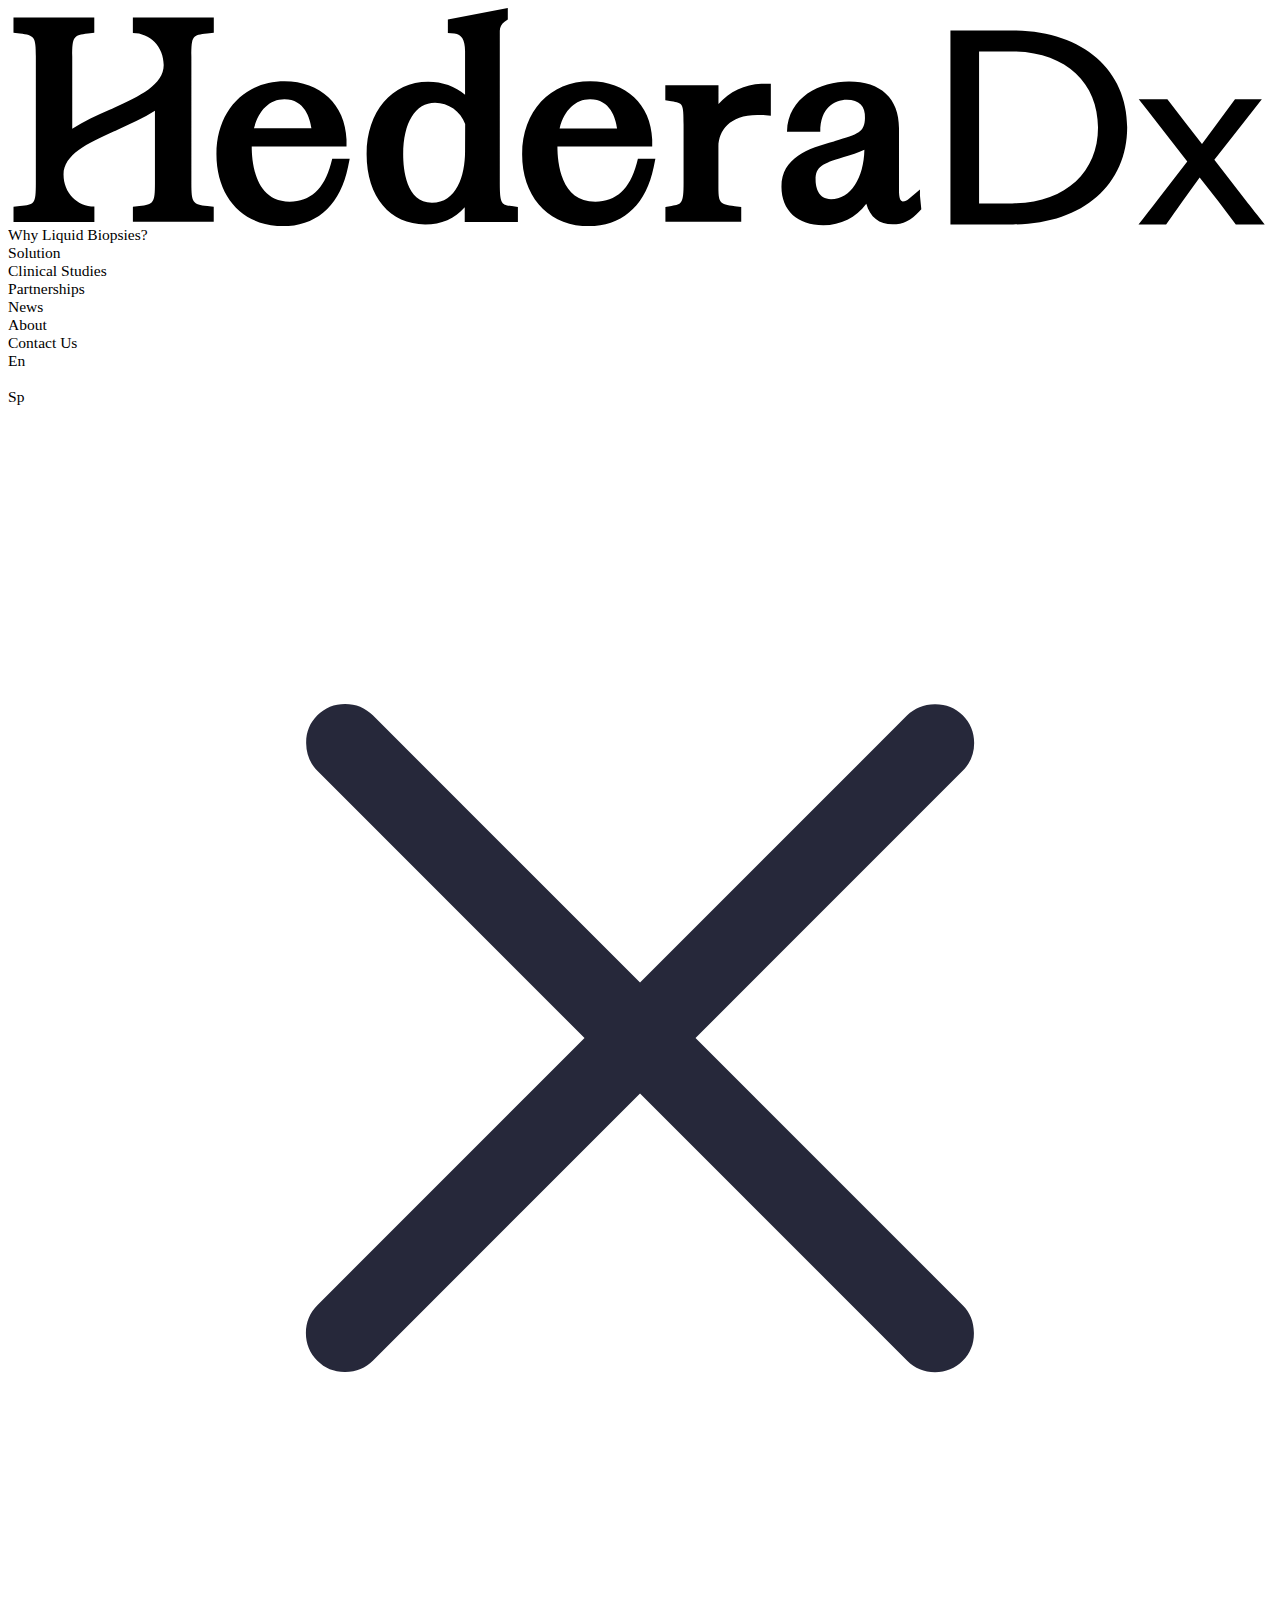
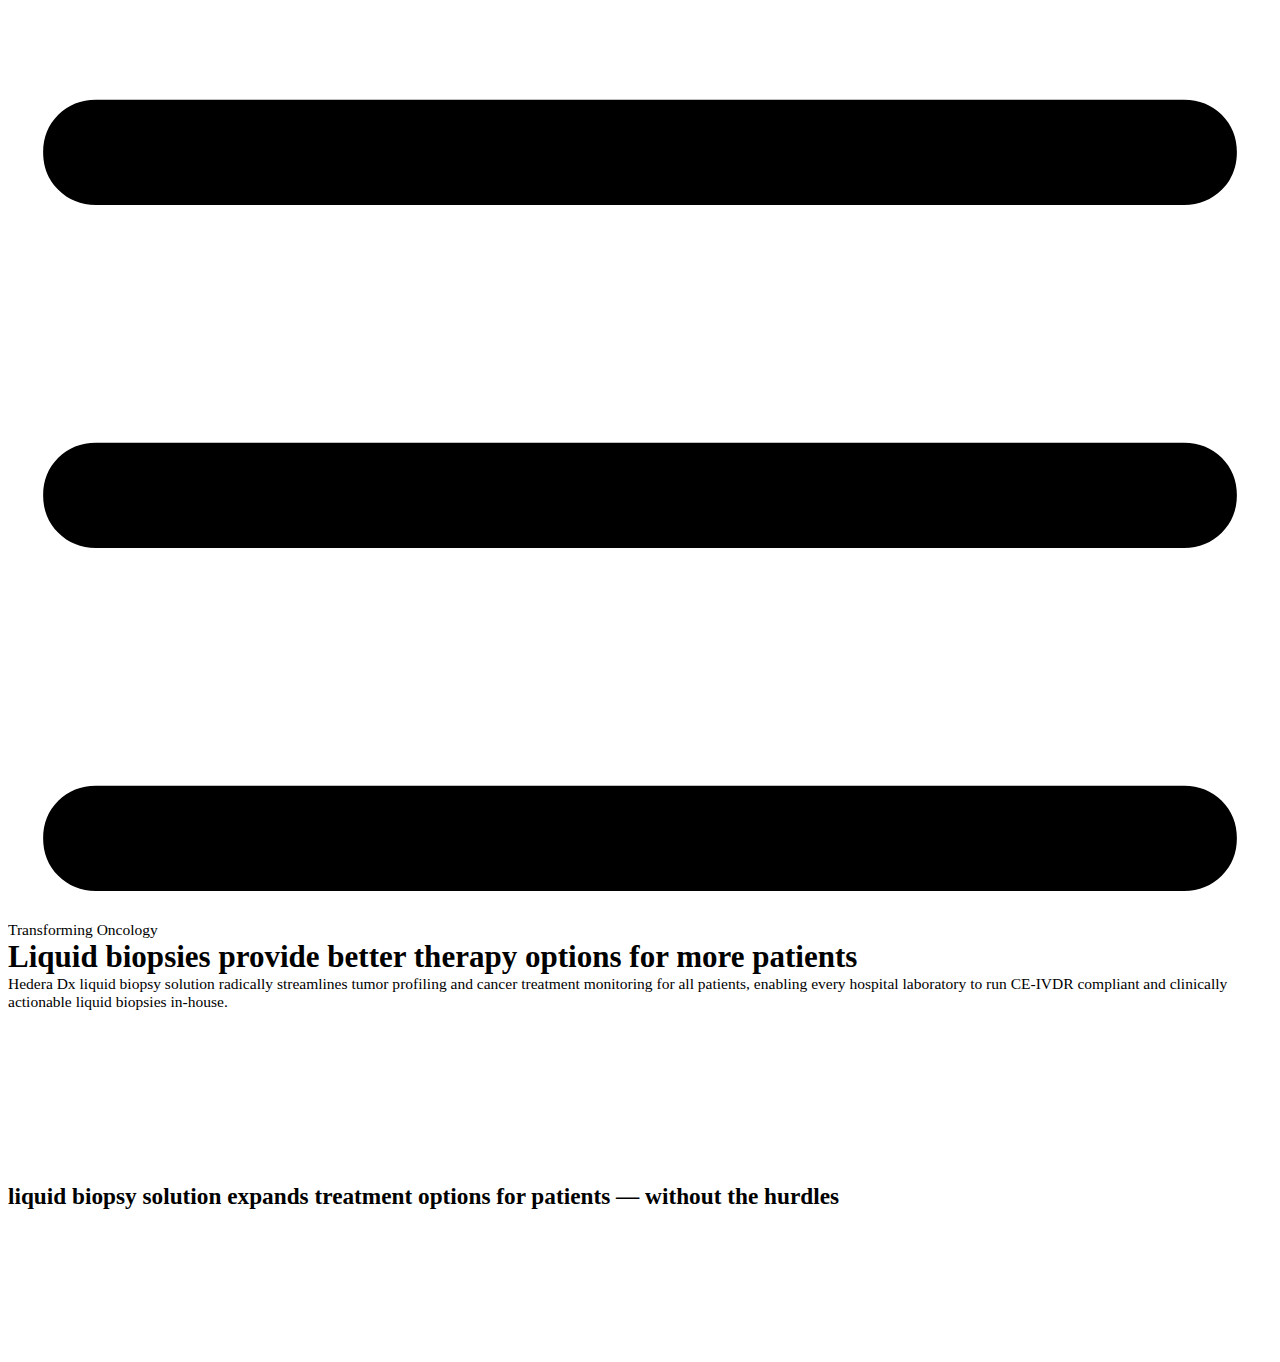
==== commit 2abdbe87: "second.html is reduced to its lowest form but the index.html is not and also dummy.css is added whic" ====
--- a/index.html
+++ b/index.html
@@ -1,56 +1,20 @@
 <!DOCTYPE html>
-<!-- Last Published: Fri Jul 12 2024 13:45:19 GMT+0000 (Coordinated Universal Time) -->
 <html
-  data-wf-domain="www.hederadx.com"
+
   data-wf-page="651c4a232949c9f38286a47a"
   data-wf-site="651c4a232949c9f38286a491"
   lang="en"
 >
   <head>
     <meta charset="utf-8" />
-    <title>Hedera Dx | Home</title>
-    <meta
-      content="Hedera Dx’s liquid biopsy solution radically streamlines tumor profiling, enabling hospital labs to run compliant and clinically actionable liquid biopsies in-house."
-      name="description"
-    />
-    <meta content="Hedera Dx | Home" property="og:title" />
-    <meta
-      content="Hedera Dx’s liquid biopsy solution radically streamlines tumor profiling, enabling hospital labs to run compliant and clinically actionable liquid biopsies in-house."
-      property="og:description"
-    />
-    <meta
-      content="https://cdn.prod.website-files.com/651c4a232949c9f38286a491/652db1e202b2981644c74cce_OG%20Cover.jpg"
-      property="og:image"
-    />
-    <meta content="Hedera Dx | Home" property="twitter:title" />
-    <meta
-      content="Hedera Dx’s liquid biopsy solution radically streamlines tumor profiling, enabling hospital labs to run compliant and clinically actionable liquid biopsies in-house."
-      property="twitter:description"
-    />
-    <meta
-      content="https://cdn.prod.website-files.com/651c4a232949c9f38286a491/652db1e202b2981644c74cce_OG%20Cover.jpg"
-      property="twitter:image"
-    />
-    <meta property="og:type" content="website" />
-    <meta content="summary_large_image" name="twitter:card" />
+    <title></title>
     <meta content="width=device-width, initial-scale=1" name="viewport" />
     <link
       href="https://cdn.prod.website-files.com/651c4a232949c9f38286a491/css/hederadera.db1941246.min.css"
       rel="stylesheet"
       type="text/css"
     />
-    
-    <link
-      href="https://cdn.prod.website-files.com/651c4a232949c9f38286a491/651c4a232949c9f38286a53c_Logo.svg"
-      rel="shortcut icon"
-      type="image/x-icon"
-    />
-    <link
-      href="https://cdn.prod.website-files.com/651c4a232949c9f38286a491/651c4a232949c9f38286a53b_Logo-1.svg"
-      rel="apple-touch-icon"
-    />
   </head>  
-
   <body>
     <div class="page_wrap">
       <div class="global-coded">
@@ -672,46 +636,7 @@
               <div class="home-img-grd-test">
                 <div class="logo-span">
                   <div class="text-color-spring-red w-embed">
-                    <svg
-                      width="100%"
-                      height="100%"
-                      viewBox="0 0 214 39"
-                      fill="currentColor"
-                      xmlns="http://www.w3.org/2000/svg"
-                    >
-                      <path
-                        d="M54.525 27.8803C53.3805 32.3488 51.0239 34.6169 47.52 34.6169C41.5945 34.6169 41.0689 27.5386 41.0576 24.7314H57.1924V23.4854C56.9664 17.2731 52.7278 13.0992 46.6469 13.0992C39.8199 13.0992 35.0501 18.4573 35.0501 26.1335C35.0501 33.8098 39.5938 38.9941 46.3473 38.9941C52.157 38.9941 56.1017 35.2502 57.4411 28.4576L57.735 26.9347H54.7623L54.525 27.8803ZM46.6129 16.3099H46.6186C50.0829 16.3099 50.99 19.7592 51.2217 21.506H41.439C42.2302 18.2363 44.1348 16.3099 46.6129 16.3099Z"
-                        fill="currentColor"
-                      />
-                      <path
-                        d="M106.563 27.8862C105.419 32.3547 103.062 34.6228 99.5585 34.6228C93.6329 34.6228 93.1074 27.5445 93.0961 24.7373H109.231V23.4913C109.005 17.279 104.766 13.1051 98.6853 13.1051C91.8584 13.1051 87.0886 18.4631 87.0886 26.1394C87.0886 33.8157 91.6323 39 98.3858 39C104.195 39 108.135 35.2561 109.48 28.4635L109.773 26.9406H106.798L106.566 27.8862H106.563ZM98.6458 16.3158H98.6514C102.116 16.3158 103.023 19.7651 103.255 21.5119H93.4719C94.2631 18.2422 96.1676 16.3158 98.6458 16.3158Z"
-                        fill="currentColor"
-                      />
-                      <path
-                        d="M120.52 17.1523H120.514V13.8238H111.463V16.4955L112.492 16.6516C114.456 16.9697 114.572 16.9874 114.572 20.8344V31.2501C114.572 34.9704 114.278 35.1206 112.514 35.3857L111.48 35.5419V38.2135H124.388V35.5419L123.303 35.4211C120.599 35.1147 120.503 34.7642 120.503 31.6477V24.7079C120.565 22.0038 122.328 19.1082 127.115 19.1082C127.457 19.1082 127.785 19.1082 128.132 19.1436L129.426 19.2349V13.5263H127.81C124.987 13.6353 122.371 14.952 120.517 17.1553L120.52 17.1523Z"
-                        fill="currentColor"
-                      />
-                      <path
-                        d="M20.8226 4.45378C23.7161 4.45378 26.0728 6.88686 26.0728 10.1977C26.0728 13.7001 22.0179 15.7591 17.5476 17.8622C17.3215 17.9653 17.0926 18.0743 16.8666 18.1804C14.7077 19.1907 12.4358 20.257 10.5031 21.5649V8.66896C10.5031 5.14011 10.7009 4.83376 13.1705 4.5392L14.2556 4.41843V1.71435H0.5V4.41843L1.58508 4.5392C4.10279 4.85144 4.30625 5.15778 4.30625 8.66896V31.2736C4.30625 35.0853 4.10279 35.1088 1.59073 35.4034L0.505651 35.5242V38.2283H14.2726V35.4888C11.379 35.4888 9.02237 33.0558 9.02237 29.7449C9.02237 26.2425 13.0773 24.1835 17.5476 22.0804C17.7736 21.9773 18.0025 21.8683 18.2286 21.7622C20.3818 20.7519 22.6536 19.6915 24.5808 18.3836V31.256C24.5808 34.7848 24.383 35.0912 21.9133 35.3857L20.8282 35.5065V38.2106H34.5895V35.5065L33.5044 35.3857C30.9867 35.0735 30.7832 34.7672 30.7832 31.256V8.66896C30.7832 4.875 30.9867 4.83376 33.4733 4.54509L34.6008 4.41843V1.71435H20.8226V4.45378Z"
-                        fill="currentColor"
-                      />
-                      <path
-                        d="M154.813 33.6272V32.4342L152.942 34.0956C152.549 34.4461 152.34 34.5639 151.874 34.5639C151.348 34.5639 151.244 33.5153 151.244 32.6316V21.4412C151.244 16.1567 148.147 13.1257 142.741 13.1257C137.779 13.1257 132.357 15.9181 132.179 22.0597V22.0951H137.844C137.844 17.8917 140.178 16.3924 142.365 16.3924C143.411 16.3924 144.225 16.681 144.733 17.2348C145.242 17.7768 145.496 18.6428 145.451 19.6797C145.395 22.1776 144.349 22.587 140.351 23.7741L140.158 23.8389C135.844 25.026 131.235 26.7227 131.235 31.9305C131.235 36.1693 133.962 38.8056 138.356 38.8056C141.348 38.8056 143.905 37.4506 145.677 34.9645C146.302 37.3416 147.884 38.6672 150.159 38.6672C151.936 38.6672 153.329 37.9514 154.685 36.3607L155.044 35.9513L154.824 33.639L154.813 33.6272ZM139.67 34.1692L139.675 34.1751C137.505 34.1751 137.047 32.0631 137.047 30.714C137.047 28.3781 138.186 27.8184 141.718 26.6932C143.103 26.2543 144.341 25.8684 145.352 25.3441C145.248 30.4135 143.041 34.1692 139.67 34.1692Z"
-                        fill="currentColor"
-                      />
-                      <path
-                        d="M85.2631 35.3946C83.5931 35.1354 83.288 35.0647 83.288 31.2589V4.07674C83.288 3.43165 83.5931 2.81896 84.1018 2.44486L84.65 2.04131V0L74.4463 2.04721V4.45378L75.5596 4.54509C76.769 4.65703 77.3737 5.69977 77.3737 7.67629V15.5205C75.6981 14.0094 73.511 13.1905 71.095 13.1905C64.9264 13.1905 60.6144 18.5132 60.6144 26.1394C60.6144 33.7656 64.6213 38.673 70.5779 38.673H70.5948C73.3443 38.673 75.6416 37.6185 77.3172 35.5919V38.2224H86.368V35.5507L85.3338 35.3946H85.2631ZM77.3737 25.6063C77.3737 30.0601 75.8902 34.8113 71.7364 34.8113C67.317 34.8113 66.8394 28.7551 66.8394 26.1542C66.8394 20.4544 68.9192 16.9137 72.262 16.9137C74.548 16.9137 76.5938 18.4425 77.3907 20.7254L77.3737 25.6033V25.6063Z"
-                        fill="currentColor"
-                      />
-                      <path
-                        d="M170.628 4.01488H160.001V38.6789H170.673C182.448 38.6789 190.089 31.6242 190.089 21.3233C190.089 11.0225 182.403 4.01488 170.628 4.01488ZM170.495 34.9233V34.9174H164.875V7.77054H170.495C179.459 7.77054 185.124 13.2671 185.124 21.3705C185.124 29.4739 179.413 34.9233 170.495 34.9233Z"
-                        fill="currentColor"
-                      />
-                      <path
-                        d="M210.287 34.4166L204.927 27.138L209.846 20.5457L213.011 16.2893H208.442L205.588 20.366L202.822 24.3043L199.877 20.3189L196.933 16.2863H192.058C193.115 17.7061 194.166 19.0788 195.223 20.5427L200.318 27.4119L195.223 34.3724C194.212 35.7451 193.07 37.3033 192.013 38.676H196.715C197.594 37.4359 198.512 36.0161 199.482 34.5992L202.426 30.2957L205.636 34.5992V34.5934L208.58 38.6701H213.5C212.398 37.2503 211.081 35.4682 210.29 34.4137L210.287 34.4166Z"
-                        fill="currentColor"
-                      />
-                    </svg>
+
                   </div>
                 </div>
                 <h2 class="fs3 is-inline">
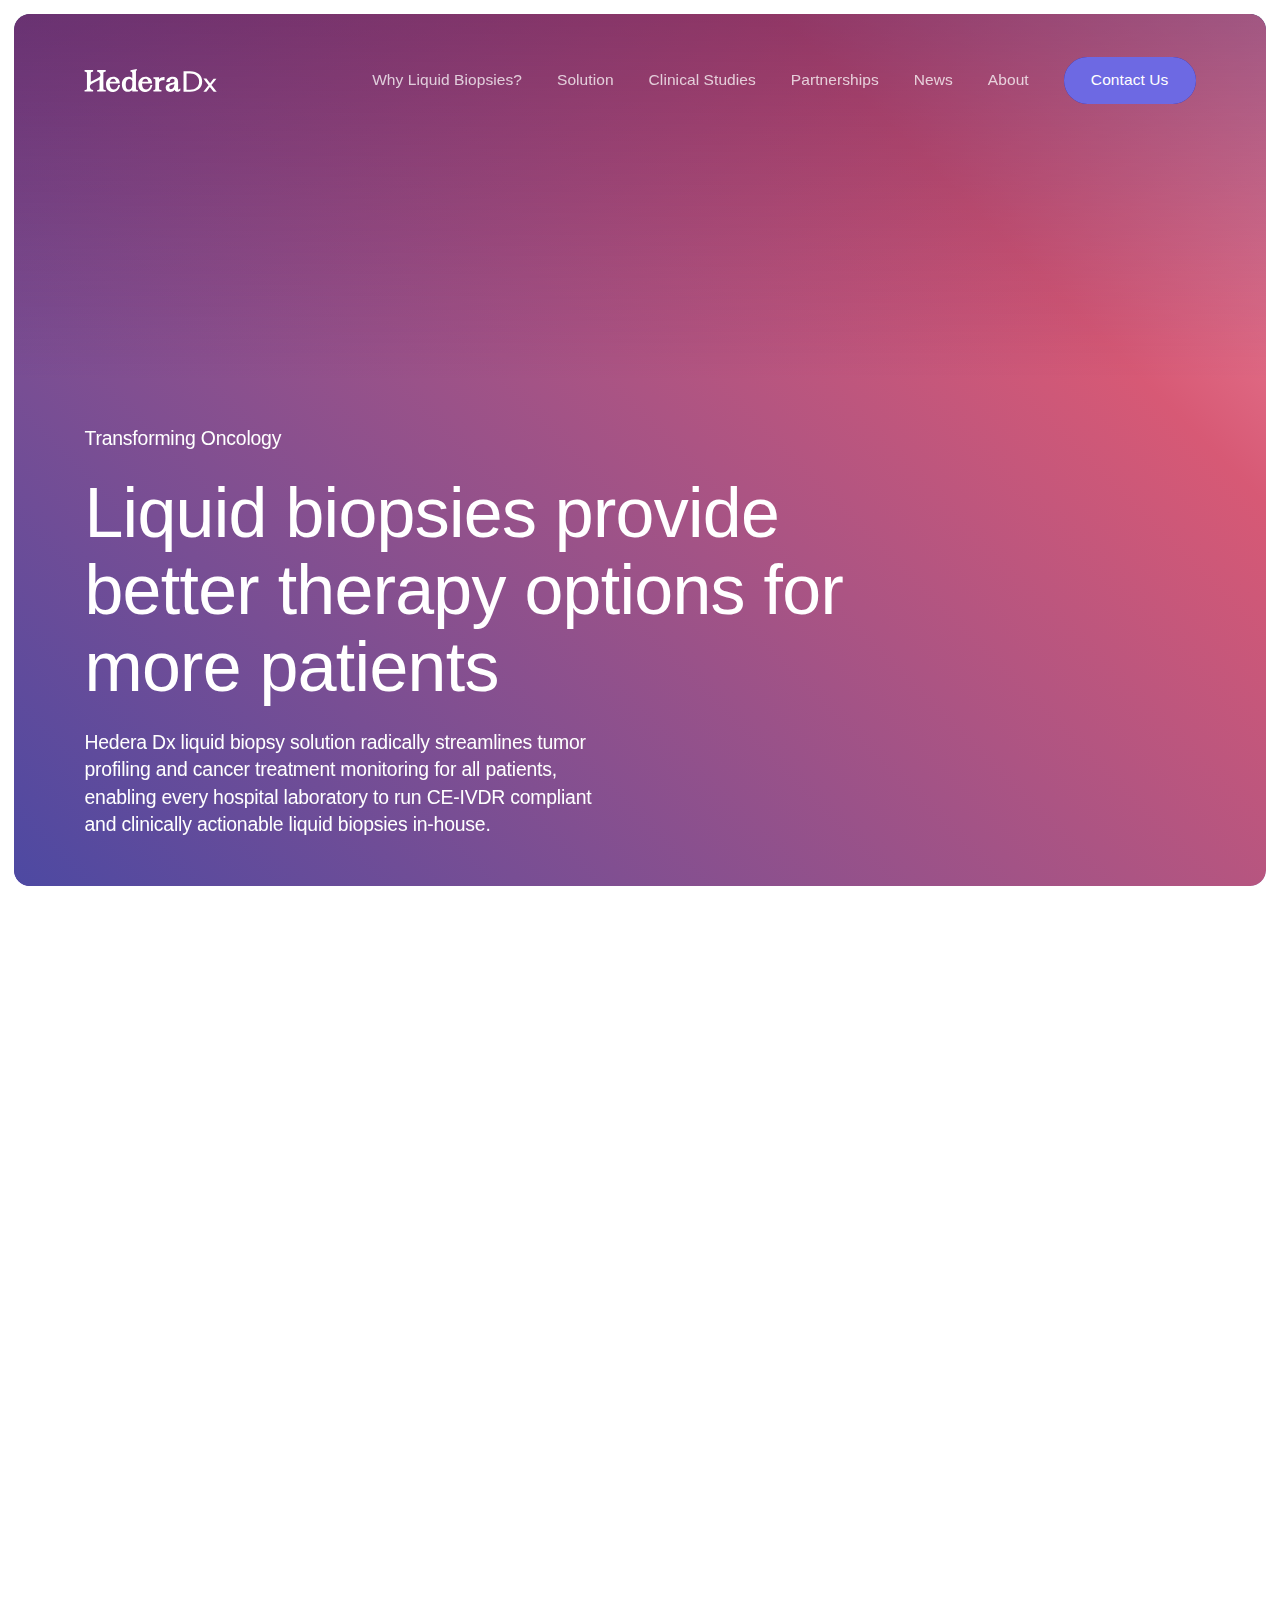
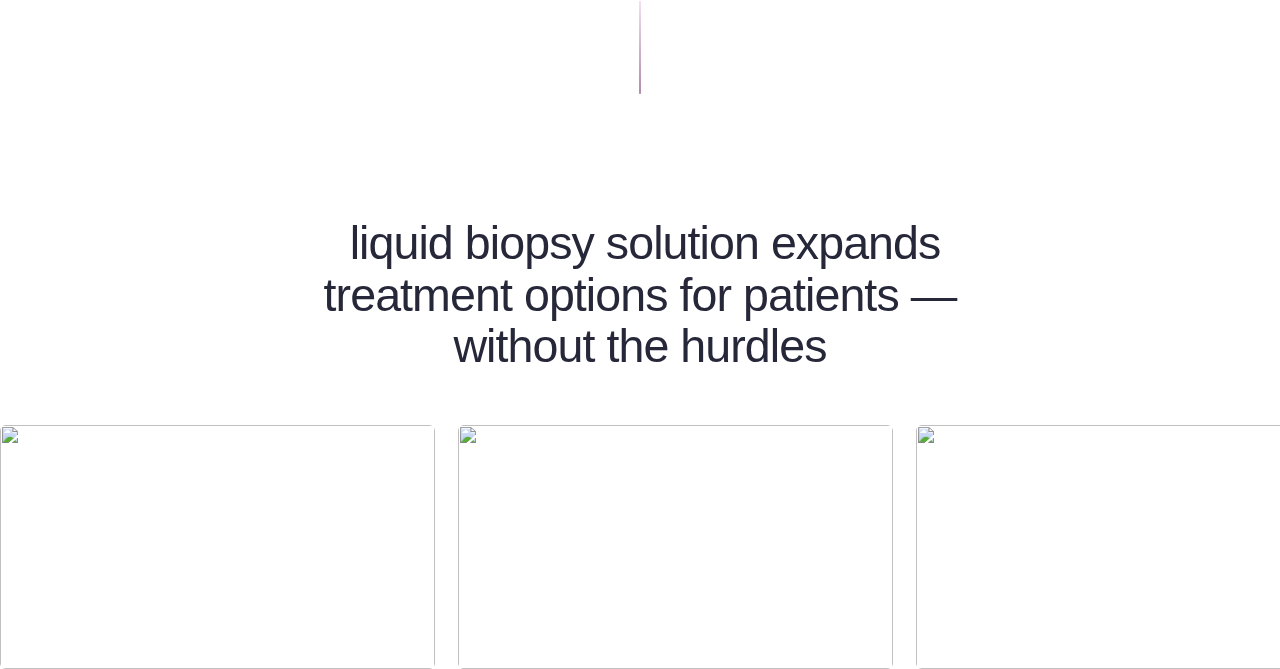
==== commit 4cb4f160: "try.html is created and now both (the two files) use the same css file" ====
--- a/index.html
+++ b/index.html
@@ -1,6 +1,5 @@
 <!DOCTYPE html>
 <html
-
   data-wf-page="651c4a232949c9f38286a47a"
   data-wf-site="651c4a232949c9f38286a491"
   lang="en"
@@ -9,17 +8,12 @@
     <meta charset="utf-8" />
     <title></title>
     <meta content="width=device-width, initial-scale=1" name="viewport" />
-    <link
-      href="https://cdn.prod.website-files.com/651c4a232949c9f38286a491/css/hederadera.db1941246.min.css"
-      rel="stylesheet"
-      type="text/css"
-    />
-  </head>  
+    <link href="style.css" rel="stylesheet" type="text/css" />
+  </head>
   <body>
     <div class="page_wrap">
       <div class="global-coded">
-        <div class="page_code_attribute w-embed">
-        </div>
+        <div class="page_code_attribute w-embed"></div>
         <div class="page_code_attribute-global w-embed">
           <style>
             /* Hide on Desktop (992px and above) */
@@ -30,9 +24,7 @@
               [hide-pct] {
                 display: none;
               }
-            }
-
-            /* Hide on Tablet (991px and below) */
+            } /* Hide on Tablet (991px and below) */
             @media screen and (max-width: 991px) {
               [hide-pct] {
                 display: none;
@@ -40,14 +32,11 @@
               [hide-tmo] {
                 display: none;
               }
-            }
-
-            /* Hide on Mobile (767px and below) */
+            } /* Hide on Mobile (767px and below) */
             @media screen and (max-width: 767px) {
               .sections-bg.is-hero.half-height {
                 aspect-ratio: 1/1;
               }
-
               [hide-tmo] {
                 display: none;
               }
@@ -61,7 +50,6 @@
           </style>
         </div>
         <div class="page_code_global w-embed">
-
           <style>
             /* TYPOGRAPHY STYLES */
             body {
@@ -86,36 +74,26 @@
             }
             .w-richtext > *:last-child {
               margin-bottom: 0;
-            }
-
-            /* remove scroll bounce */
+            } /* remove scroll bounce */
             body {
               overscroll-behavior: none;
-            }
-
-            /* prevent horizontal scroll */
+            } /* prevent horizontal scroll */
             .page_wrap {
               overflow: clip;
-            }
-
-            /* hide container ::before & ::after */
+            } /* hide container ::before & ::after */
             .w-container::before,
             .w-container::after {
               display: none;
-            }
-
-            /* empty div in designer view when utilities are added */
+            } /* empty div in designer view when utilities are added */
             .wf-empty[class*="--"] {
               padding-bottom: 0;
               padding-right: 0;
             }
-
             a {
               color: inherit;
               text-decoration: inherit;
             }
           </style>
-
           <style>
             html {
               font-size: calc(0.625rem + 0.41666666666666663vw);
@@ -136,7 +114,6 @@
               }
             }
           </style>
-
         </div>
         <div class="page_code_hedera w-embed">
           <style>
@@ -146,73 +123,57 @@
               text-underline-offset: 0.19em;
             }
           </style>
-
           <style>
             .tab-button.tab-button.w--current .tab-border {
               opacity: 1;
-            }
-
-            /*apply line on bottom of div*/
+            } /*apply line on bottom of div*/
             [bottom-line] {
               border-bottom-style: solid;
               border-bottom-width: 2px;
               border-bottom-color: #eeecf3;
-            }
-
-            /* Hide horitonzal scroll bars */
+            } /* Hide horitonzal scroll bars */
             .chart-wrapper {
               -ms-overflow-style: none; /* for Internet Explorer, Edge */
               scrollbar-width: none; /* for Firefox */
               overflow-y: scroll;
             }
-
             .chart-wrapper::-webkit-scrollbar {
               display: none; /* for Chrome, Safari, and Opera */
-            }
-
-            /* Hide horitonzal scroll bars */
+            } /* Hide horitonzal scroll bars */
             .chart-wrapper-tab {
               -ms-overflow-style: none; /* for Internet Explorer, Edge */
               scrollbar-width: none; /* for Firefox */
               overflow-y: scroll;
             }
-
             .chart-wrapper-tab::-webkit-scrollbar {
               display: none; /* for Chrome, Safari, and Opera */
             }
-
             .form_input-item:hover .form-input {
               color: #6d69e3;
               border-bottom-color: #6d69e3;
             }
-
             [flex-reverse] {
               flex-direction: row-reverse;
             }
             [hide-all] {
               display: none;
             }
-
             .table_cell {
               vertical-align: top;
             }
-
           </style>
-
           <style>
             /* Tablet & below */
             @media screen and (max-width: 991px) {
-
-            	.button.is-secondary.lang {
-              border-top-color: #D1CEDD;
-              border-right-color: #D1CEDD;
-              border-bottom-color: #D1CEDD;
-              border-left-color: #D1CEDD;
-              color: #26283A;
+              .button.is-secondary.lang {
+                border-top-color: #d1cedd;
+                border-right-color: #d1cedd;
+                border-bottom-color: #d1cedd;
+                border-left-color: #d1cedd;
+                color: #26283a;
               }
             }
           </style>
-
         </div>
       </div>
       <div class="page_code_nav-transparent w-embed">
@@ -279,64 +240,10 @@
                     </svg></div
                 ></a>
                 <div class="nav-bar_menu-layout">
-                  <div class="nav-bar_header">
-                    <a
-                      hide-pc=""
-                      href="/"
-                      aria-current="page"
-                      class="logo-normal-w w-inline-block w--current"
-                      ><div class="logo-nomral w-embed">
-                        <svg
-                          xmlns="http://www.w3.org/2000/svg"
-                          display="block"
-                          width="100%"
-                          height="100%"
-                          viewBox="0 0 139 24"
-                          fill="none"
-                          preserveAspectRatio="xMidYMid meet"
-                          aria-hidden="true"
-                          role="img"
-                        >
-                          <path
-                            d="M35.5007 17.1571C34.7614 19.9069 33.2389 21.3027 30.9754 21.3027C27.1474 21.3027 26.8078 16.9468 26.8005 15.2193H37.2239V14.4526C37.0779 10.6296 34.3397 8.06103 30.4113 8.06103C26.001 8.06103 22.9196 11.3583 22.9196 16.0822C22.9196 20.806 25.8549 23.9964 30.2178 23.9964C33.9709 23.9964 36.5193 21.6924 37.3846 17.5124L37.5744 16.5752H35.654L35.5007 17.1571ZM30.3894 10.0369H30.393C32.6311 10.0369 33.217 12.1595 33.3667 13.2344H27.047C27.5581 11.2224 28.7885 10.0369 30.3894 10.0369Z"
-                            fill="currentColor"
-                          />
-                          <path
-                            d="M69.1185 17.1607C68.3792 19.9106 66.8567 21.3063 64.5931 21.3063C60.7651 21.3063 60.4256 16.9505 60.4183 15.223H70.8417V14.4562C70.6957 10.6332 67.9575 8.06465 64.0291 8.06465C59.6187 8.06465 56.5374 11.3619 56.5374 16.0858C56.5374 20.8097 59.4727 24 63.8356 24C67.5887 24 70.1334 21.6961 71.0023 17.516L71.1922 16.5789H69.27L69.1203 17.1607H69.1185ZM64.0035 10.0405H64.0072C66.2452 10.0405 66.8312 12.1631 66.9808 13.2381H60.6611C61.1722 11.226 62.4026 10.0405 64.0035 10.0405Z"
-                            fill="currentColor"
-                          />
-                          <path
-                            d="M78.1344 10.5553H78.1308V8.50695H72.2838V10.1511L72.9483 10.2471C74.217 10.4429 74.2918 10.4538 74.2918 12.8212V19.2308C74.2918 21.5202 74.102 21.6127 72.9629 21.7758L72.2948 21.8719V23.516H80.6335V21.8719L79.9325 21.7976C78.1855 21.6091 78.1235 21.3934 78.1235 19.4755V15.2048C78.1637 13.5408 79.3027 11.7589 82.3951 11.7589C82.616 11.7589 82.8277 11.7589 83.0522 11.7807L83.8883 11.8369V8.32387H82.8441C81.0205 8.39094 79.3301 9.20121 78.1326 10.5571L78.1344 10.5553Z"
-                            fill="currentColor"
-                          />
-                          <path
-                            d="M13.7284 2.74079C15.5976 2.74079 17.1201 4.23807 17.1201 6.27553C17.1201 8.43082 14.5005 9.69789 11.6126 10.9921C11.4666 11.0556 11.3187 11.1227 11.1727 11.1879C9.77805 11.8097 8.31038 12.4659 7.06176 13.2707V5.33474C7.06176 3.16314 7.18954 2.97462 8.785 2.79335L9.48598 2.71903V1.05498H0.599609V2.71903L1.30059 2.79335C2.92708 2.9855 3.05851 3.17402 3.05851 5.33474V19.2453C3.05851 21.5909 2.92708 21.6054 1.30424 21.7867L0.60326 21.861V23.5251H9.49693V21.8393C7.62765 21.8393 6.10521 20.342 6.10521 18.3045C6.10521 16.1493 8.72476 14.8822 11.6126 13.5879C11.7587 13.5245 11.9065 13.4574 12.0526 13.3921C13.4436 12.7704 14.9113 12.1178 16.1562 11.313V19.2344C16.1562 21.406 16.0284 21.5946 14.433 21.7758L13.732 21.8502V23.5142H22.622V21.8502L21.921 21.7758C20.2946 21.5837 20.1631 21.3952 20.1631 19.2344V5.33474C20.1631 3 20.2946 2.97462 21.901 2.79698L22.6293 2.71903V1.05498H13.7284V2.74079Z"
-                            fill="currentColor"
-                          />
-                          <path
-                            d="M100.288 20.6937V19.9595L99.0798 20.9819C98.8261 21.1976 98.691 21.2701 98.3898 21.2701C98.0503 21.2701 97.9827 20.6248 97.9827 20.081V13.1946C97.9827 9.9426 95.982 8.07734 92.4899 8.07734C89.2844 8.07734 85.7813 9.79577 85.6663 13.5752V13.597H89.3264C89.3264 11.0103 90.8342 10.0876 92.2471 10.0876C92.9225 10.0876 93.4483 10.2653 93.7769 10.606C94.1054 10.9396 94.2697 11.4725 94.2405 12.1106C94.204 13.6477 93.5286 13.8997 90.9456 14.6302L90.8214 14.6701C88.0339 15.4006 85.0566 16.4447 85.0566 19.6495C85.0566 22.258 86.8182 23.8804 89.6568 23.8804C91.59 23.8804 93.242 23.0465 94.3866 21.5166C94.79 22.9795 95.8123 23.7952 97.2818 23.7952C98.43 23.7952 99.3299 23.3547 100.206 22.3758L100.438 22.1239L100.296 20.7009L100.288 20.6937ZM90.5056 21.0272L90.5093 21.0308C89.1073 21.0308 88.8116 19.7311 88.8116 18.9009C88.8116 17.4634 89.5473 17.119 91.8291 16.4266C92.7236 16.1565 93.5231 15.919 94.1766 15.5964C94.1091 18.716 92.6834 21.0272 90.5056 21.0272Z"
-                            fill="currentColor"
-                          />
-                          <path
-                            d="M55.3581 21.7813C54.2792 21.6218 54.0821 21.5783 54.0821 19.2363V2.50876C54.0821 2.11178 54.2792 1.73474 54.6078 1.50453L54.962 1.25619V0L48.3702 1.25982V2.74079L49.0895 2.79698C49.8707 2.86586 50.2614 3.50755 50.2614 4.72387V9.55106C49.1789 8.62115 47.766 8.11722 46.2052 8.11722C42.2202 8.11722 39.4346 11.3928 39.4346 16.0858C39.4346 20.7789 42.0231 23.7988 45.8712 23.7988H45.8821C47.6583 23.7988 49.1424 23.1499 50.2249 21.9027V23.5215H56.0718V21.8773L55.4037 21.7813H55.3581ZM50.2614 15.7577C50.2614 18.4985 49.303 21.4224 46.6196 21.4224C43.7646 21.4224 43.4561 17.6955 43.4561 16.0949C43.4561 12.5873 44.7996 10.4085 46.9591 10.4085C48.4359 10.4085 49.7576 11.3492 50.2723 12.7541L50.2614 15.7559V15.7577Z"
-                            fill="currentColor"
-                          />
-                          <path
-                            d="M110.505 2.47069H103.64V23.8024H110.535C118.141 23.8024 123.077 19.461 123.077 13.1221C123.077 6.78308 118.112 2.47069 110.505 2.47069ZM110.42 21.4912V21.4876H106.789V4.78187H110.42C116.21 4.78187 119.87 8.16435 119.87 13.1511C119.87 18.1378 116.181 21.4912 110.42 21.4912Z"
-                            fill="currentColor"
-                          />
-                          <path
-                            d="M136.126 21.1795L132.663 16.7003L135.841 12.6435L137.886 10.0242H134.934L133.09 12.5329L131.303 14.9565L129.401 12.5039L127.499 10.0224H124.35C125.032 10.8961 125.712 11.7408 126.394 12.6417L129.686 16.8689L126.394 21.1523C125.741 21.997 125.003 22.9559 124.321 23.8006H127.358C127.926 23.0375 128.519 22.1637 129.145 21.2918L131.047 18.6435L133.121 21.2918V21.2882L135.023 23.797H138.201C137.489 22.9233 136.639 21.8266 136.128 21.1776L136.126 21.1795Z"
-                            fill="currentColor"
-                          />
-                        </svg></div
-                    ></a>
-                  </div>
+                  <div class="nav-bar_header"></div>
                   <div class="nav-bar_list">
                     <div class="nav-bar_menu">
-                      <a
-                        href="/why-liquid-biopsies"
-                        class="nav-bar_menu-link w-inline-block"
+                      <a href="#" class="nav-bar_menu-link w-inline-block"
                         ><div class="extrenal-text-link-w">
                           <div
                             card-button=""
@@ -345,9 +252,7 @@
                             <div class="t-button">Why Liquid Biopsies?</div>
                           </div>
                         </div></a
-                      ><a
-                        href="/solution"
-                        class="nav-bar_menu-link w-inline-block"
+                      ><a href="#" class="nav-bar_menu-link w-inline-block"
                         ><div class="extrenal-text-link-w">
                           <div
                             card-button=""
@@ -355,9 +260,7 @@
                           >
                             <div class="t-button">Solution<br /></div>
                           </div></div></a
-                      ><a
-                        href="/clinical-studies"
-                        class="nav-bar_menu-link w-inline-block"
+                      ><a href="#" class="nav-bar_menu-link w-inline-block"
                         ><div class="extrenal-text-link-w">
                           <div
                             card-button=""
@@ -365,9 +268,7 @@
                           >
                             <div class="t-button">Clinical Studies<br /></div>
                           </div></div></a
-                      ><a
-                        href="/partnerships"
-                        class="nav-bar_menu-link w-inline-block"
+                      ><a href="#" class="nav-bar_menu-link w-inline-block"
                         ><div class="extrenal-text-link-w">
                           <div
                             card-button=""
@@ -376,7 +277,7 @@
                             <div class="t-button">Partnerships</div>
                           </div>
                         </div></a
-                      ><a href="/news" class="nav-bar_menu-link w-inline-block"
+                      ><a href="#" class="nav-bar_menu-link w-inline-block"
                         ><div class="extrenal-text-link-w">
                           <div
                             card-button=""
@@ -384,7 +285,7 @@
                           >
                             <div class="t-button">News<br /></div>
                           </div></div></a
-                      ><a href="/about" class="nav-bar_menu-link w-inline-block"
+                      ><a href="#" class="nav-bar_menu-link w-inline-block"
                         ><div class="extrenal-text-link-w">
                           <div
                             card-button=""
@@ -396,7 +297,7 @@
                       >
                     </div>
                     <div class="_2-button-w-nav">
-                      <a href="/contact" class="button w-inline-block"
+                      <a href="#" class="button w-inline-block"
                         ><div class="button-content">
                           <div class="t-button">Contact Us</div>
                         </div>
@@ -635,9 +536,7 @@
               </div>
               <div class="home-img-grd-test">
                 <div class="logo-span">
-                  <div class="text-color-spring-red w-embed">
-
-                  </div>
+                  <div class="text-color-spring-red w-embed"></div>
                 </div>
                 <h2 class="fs3 is-inline">
                   liquid biopsy solution expands treatment options for patients
@@ -766,7 +665,7 @@
         </section>
       </main>
     </div>
-        <script
+    <script
       src="https://d3e54v103j8qbb.cloudfront.net/js/jquery-3.5.1.min.dc5e7f18c8.js?site=651c4a232949c9f38286a491"
       type="text/javascript"
       integrity="sha256-9/aliU8dGd2tb6OSsuzixeV4y/faTqgFtohetphbbj0="
--- a/style.css
+++ b/style.css
@@ -0,0 +1,7862 @@
+html {
+  -webkit-text-size-adjust: 100%;
+  -ms-text-size-adjust: 100%;
+  font-family: sans-serif;
+}
+body {
+  margin: 0;
+}
+article,
+aside,
+details,
+figcaption,
+figure,
+footer,
+header,
+hgroup,
+main,
+menu,
+nav,
+section,
+summary {
+  display: block;
+}
+audio,
+canvas,
+progress,
+video {
+  vertical-align: baseline;
+  display: inline-block;
+}
+audio:not([controls]) {
+  height: 0;
+  display: none;
+}
+[hidden],
+template {
+  display: none;
+}
+a {
+  background-color: transparent;
+}
+a:active,
+a:hover {
+  outline: 0;
+}
+abbr[title] {
+  border-bottom: 1px dotted;
+}
+b,
+strong {
+  font-weight: 700;
+}
+dfn {
+  font-style: italic;
+}
+h1 {
+  margin: 0.67em 0;
+  font-size: 2em;
+}
+mark {
+  color: #000;
+  background: #ff0;
+}
+small {
+  font-size: 80%;
+}
+sub,
+sup {
+  vertical-align: baseline;
+  font-size: 75%;
+  line-height: 0;
+  position: relative;
+}
+sup {
+  top: -0.5em;
+}
+sub {
+  bottom: -0.25em;
+}
+img {
+  border: 0;
+}
+svg:not(:root) {
+  overflow: hidden;
+}
+hr {
+  box-sizing: content-box;
+  height: 0;
+}
+pre {
+  overflow: auto;
+}
+code,
+kbd,
+pre,
+samp {
+  font-family: monospace;
+  font-size: 1em;
+}
+button,
+input,
+optgroup,
+select,
+textarea {
+  color: inherit;
+  font: inherit;
+  margin: 0;
+}
+button {
+  overflow: visible;
+}
+button,
+select {
+  text-transform: none;
+}
+button,
+html input[type="button"],
+input[type="reset"] {
+  -webkit-appearance: button;
+  cursor: pointer;
+}
+button[disabled],
+html input[disabled] {
+  cursor: default;
+}
+button::-moz-focus-inner,
+input::-moz-focus-inner {
+  border: 0;
+  padding: 0;
+}
+input {
+  line-height: normal;
+}
+input[type="checkbox"],
+input[type="radio"] {
+  box-sizing: border-box;
+  padding: 0;
+}
+input[type="number"]::-webkit-inner-spin-button,
+input[type="number"]::-webkit-outer-spin-button {
+  height: auto;
+}
+input[type="search"] {
+  -webkit-appearance: none;
+}
+input[type="search"]::-webkit-search-cancel-button,
+input[type="search"]::-webkit-search-decoration {
+  -webkit-appearance: none;
+}
+legend {
+  border: 0;
+  padding: 0;
+}
+textarea {
+  overflow: auto;
+}
+optgroup {
+  font-weight: 700;
+}
+table {
+  border-collapse: collapse;
+  border-spacing: 0;
+}
+td,
+th {
+  padding: 0;
+}
+@font-face {
+  font-family: webflow-icons;
+  src: url([data-uri])
+    format("truetype");
+  font-weight: 400;
+  font-style: normal;
+}
+[class^="w-icon-"],
+[class*="\ w-icon-"] {
+  speak: none;
+  font-variant: normal;
+  text-transform: none;
+  -webkit-font-smoothing: antialiased;
+  -moz-osx-font-smoothing: grayscale;
+  font-style: normal;
+  font-weight: 400;
+  line-height: 1;
+  font-family: webflow-icons !important;
+}
+.w-icon-slider-right:before {
+  content: "î˜€";
+}
+.w-icon-slider-left:before {
+  content: "î˜";
+}
+.w-icon-nav-menu:before {
+  content: "î˜‚";
+}
+.w-icon-arrow-down:before,
+.w-icon-dropdown-toggle:before {
+  content: "î˜ƒ";
+}
+.w-icon-file-upload-remove:before {
+  content: "î¤€";
+}
+.w-icon-file-upload-icon:before {
+  content: "î¤ƒ";
+}
+* {
+  box-sizing: border-box;
+}
+html {
+  height: 100%;
+}
+body {
+  color: #333;
+  background-color: #fff;
+  min-height: 100%;
+  margin: 0;
+  font-family: Arial, sans-serif;
+  font-size: 14px;
+  line-height: 20px;
+}
+img {
+  vertical-align: middle;
+  max-width: 100%;
+  display: inline-block;
+}
+html.w-mod-touch * {
+  background-attachment: scroll !important;
+}
+.w-block {
+  display: block;
+}
+.w-inline-block {
+  max-width: 100%;
+  display: inline-block;
+}
+.w-clearfix:before,
+.w-clearfix:after {
+  content: " ";
+  grid-area: 1/1/2/2;
+  display: table;
+}
+.w-clearfix:after {
+  clear: both;
+}
+.w-hidden {
+  display: none;
+}
+.w-button {
+  color: #fff;
+  line-height: inherit;
+  cursor: pointer;
+  background-color: #3898ec;
+  border: 0;
+  border-radius: 0;
+  padding: 9px 15px;
+  text-decoration: none;
+  display: inline-block;
+}
+input.w-button {
+  -webkit-appearance: button;
+}
+html[data-w-dynpage] [data-w-cloak] {
+  color: transparent !important;
+}
+.w-code-block {
+  margin: unset;
+}
+pre.w-code-block code {
+  all: inherit;
+}
+.w-webflow-badge,
+.w-webflow-badge * {
+  z-index: auto;
+  visibility: visible;
+  box-sizing: border-box;
+  float: none;
+  clear: none;
+  box-shadow: none;
+  opacity: 1;
+  direction: ltr;
+  font-family: inherit;
+  font-weight: inherit;
+  color: inherit;
+  font-size: inherit;
+  line-height: inherit;
+  font-style: inherit;
+  font-variant: inherit;
+  text-align: inherit;
+  letter-spacing: inherit;
+  -webkit-text-decoration: inherit;
+  text-decoration: inherit;
+  text-indent: 0;
+  text-transform: inherit;
+  text-shadow: none;
+  font-smoothing: auto;
+  vertical-align: baseline;
+  cursor: inherit;
+  white-space: inherit;
+  word-break: normal;
+  word-spacing: normal;
+  word-wrap: normal;
+  background: 0 0;
+  border: 0 transparent;
+  border-radius: 0;
+  width: auto;
+  min-width: 0;
+  max-width: none;
+  height: auto;
+  min-height: 0;
+  max-height: none;
+  margin: 0;
+  padding: 0;
+  list-style-type: disc;
+  transition: none;
+  display: block;
+  position: static;
+  top: auto;
+  bottom: auto;
+  left: auto;
+  right: auto;
+  overflow: visible;
+  transform: none;
+}
+.w-webflow-badge {
+  white-space: nowrap;
+  cursor: pointer;
+  box-shadow: 0 0 0 1px rgba(0, 0, 0, 0.1), 0 1px 3px rgba(0, 0, 0, 0.1);
+  visibility: visible !important;
+  z-index: 2147483647 !important;
+  color: #aaadb0 !important;
+  opacity: 1 !important;
+  background-color: #fff !important;
+  border-radius: 3px !important;
+  width: auto !important;
+  height: auto !important;
+  margin: 0 !important;
+  padding: 6px !important;
+  font-size: 12px !important;
+  line-height: 14px !important;
+  text-decoration: none !important;
+  display: inline-block !important;
+  position: fixed !important;
+  top: auto !important;
+  bottom: 12px !important;
+  left: auto !important;
+  right: 12px !important;
+  overflow: visible !important;
+  transform: none !important;
+}
+.w-webflow-badge > img {
+  visibility: visible !important;
+  opacity: 1 !important;
+  vertical-align: middle !important;
+  display: inline-block !important;
+}
+h1,
+h2,
+h3,
+h4,
+h5,
+h6 {
+  margin-bottom: 10px;
+  font-weight: 700;
+}
+h1 {
+  margin-top: 20px;
+  font-size: 38px;
+  line-height: 44px;
+}
+h2 {
+  margin-top: 20px;
+  font-size: 32px;
+  line-height: 36px;
+}
+h3 {
+  margin-top: 20px;
+  font-size: 24px;
+  line-height: 30px;
+}
+h4 {
+  margin-top: 10px;
+  font-size: 18px;
+  line-height: 24px;
+}
+h5 {
+  margin-top: 10px;
+  font-size: 14px;
+  line-height: 20px;
+}
+h6 {
+  margin-top: 10px;
+  font-size: 12px;
+  line-height: 18px;
+}
+p {
+  margin-top: 0;
+  margin-bottom: 10px;
+}
+blockquote {
+  border-left: 5px solid #e2e2e2;
+  margin: 0 0 10px;
+  padding: 10px 20px;
+  font-size: 18px;
+  line-height: 22px;
+}
+figure {
+  margin: 0 0 10px;
+}
+figcaption {
+  text-align: center;
+  margin-top: 5px;
+}
+ul,
+ol {
+  margin-top: 0;
+  margin-bottom: 10px;
+  padding-left: 40px;
+}
+.w-list-unstyled {
+  padding-left: 0;
+  list-style: none;
+}
+.w-embed:before,
+.w-embed:after {
+  content: " ";
+  grid-area: 1/1/2/2;
+  display: table;
+}
+.w-embed:after {
+  clear: both;
+}
+.w-video {
+  width: 100%;
+  padding: 0;
+  position: relative;
+}
+.w-video iframe,
+.w-video object,
+.w-video embed {
+  border: none;
+  width: 100%;
+  height: 100%;
+  position: absolute;
+  top: 0;
+  left: 0;
+}
+fieldset {
+  border: 0;
+  margin: 0;
+  padding: 0;
+}
+button,
+[type="button"],
+[type="reset"] {
+  cursor: pointer;
+  -webkit-appearance: button;
+  border: 0;
+}
+.w-form {
+  margin: 0 0 15px;
+}
+.w-form-done {
+  text-align: center;
+  background-color: #ddd;
+  padding: 20px;
+  display: none;
+}
+.w-form-fail {
+  background-color: #ffdede;
+  margin-top: 10px;
+  padding: 10px;
+  display: none;
+}
+label {
+  margin-bottom: 5px;
+  font-weight: 700;
+  display: block;
+}
+.w-input,
+.w-select {
+  color: #333;
+  vertical-align: middle;
+  background-color: #fff;
+  border: 1px solid #ccc;
+  width: 100%;
+  height: 38px;
+  margin-bottom: 10px;
+  padding: 8px 12px;
+  font-size: 14px;
+  line-height: 1.42857;
+  display: block;
+}
+.w-input:-moz-placeholder,
+.w-select:-moz-placeholder {
+  color: #999;
+}
+.w-input::-moz-placeholder,
+.w-select::-moz-placeholder {
+  color: #999;
+  opacity: 1;
+}
+.w-input::-webkit-input-placeholder,
+.w-select::-webkit-input-placeholder {
+  color: #999;
+}
+.w-input:focus,
+.w-select:focus {
+  border-color: #3898ec;
+  outline: 0;
+}
+.w-input[disabled],
+.w-select[disabled],
+.w-input[readonly],
+.w-select[readonly],
+fieldset[disabled] .w-input,
+fieldset[disabled] .w-select {
+  cursor: not-allowed;
+}
+.w-input[disabled]:not(.w-input-disabled),
+.w-select[disabled]:not(.w-input-disabled),
+.w-input[readonly],
+.w-select[readonly],
+fieldset[disabled]:not(.w-input-disabled) .w-input,
+fieldset[disabled]:not(.w-input-disabled) .w-select {
+  background-color: #eee;
+}
+textarea.w-input,
+textarea.w-select {
+  height: auto;
+}
+.w-select {
+  background-color: #f3f3f3;
+}
+.w-select[multiple] {
+  height: auto;
+}
+.w-form-label {
+  cursor: pointer;
+  margin-bottom: 0;
+  font-weight: 400;
+  display: inline-block;
+}
+.w-radio {
+  margin-bottom: 5px;
+  padding-left: 20px;
+  display: block;
+}
+.w-radio:before,
+.w-radio:after {
+  content: " ";
+  grid-area: 1/1/2/2;
+  display: table;
+}
+.w-radio:after {
+  clear: both;
+}
+.w-radio-input {
+  float: left;
+  margin: 3px 0 0 -20px;
+  line-height: normal;
+}
+.w-file-upload {
+  margin-bottom: 10px;
+  display: block;
+}
+.w-file-upload-input {
+  opacity: 0;
+  z-index: -100;
+  width: 0.1px;
+  height: 0.1px;
+  position: absolute;
+  overflow: hidden;
+}
+.w-file-upload-default,
+.w-file-upload-uploading,
+.w-file-upload-success {
+  color: #333;
+  display: inline-block;
+}
+.w-file-upload-error {
+  margin-top: 10px;
+  display: block;
+}
+.w-file-upload-default.w-hidden,
+.w-file-upload-uploading.w-hidden,
+.w-file-upload-error.w-hidden,
+.w-file-upload-success.w-hidden {
+  display: none;
+}
+.w-file-upload-uploading-btn {
+  cursor: pointer;
+  background-color: #fafafa;
+  border: 1px solid #ccc;
+  margin: 0;
+  padding: 8px 12px;
+  font-size: 14px;
+  font-weight: 400;
+  display: flex;
+}
+.w-file-upload-file {
+  background-color: #fafafa;
+  border: 1px solid #ccc;
+  flex-grow: 1;
+  justify-content: space-between;
+  margin: 0;
+  padding: 8px 9px 8px 11px;
+  display: flex;
+}
+.w-file-upload-file-name {
+  font-size: 14px;
+  font-weight: 400;
+  display: block;
+}
+.w-file-remove-link {
+  cursor: pointer;
+  width: auto;
+  height: auto;
+  margin-top: 3px;
+  margin-left: 10px;
+  padding: 3px;
+  display: block;
+}
+.w-icon-file-upload-remove {
+  margin: auto;
+  font-size: 10px;
+}
+.w-file-upload-error-msg {
+  color: #ea384c;
+  padding: 2px 0;
+  display: inline-block;
+}
+.w-file-upload-info {
+  padding: 0 12px;
+  line-height: 38px;
+  display: inline-block;
+}
+.w-file-upload-label {
+  cursor: pointer;
+  background-color: #fafafa;
+  border: 1px solid #ccc;
+  margin: 0;
+  padding: 8px 12px;
+  font-size: 14px;
+  font-weight: 400;
+  display: inline-block;
+}
+.w-icon-file-upload-icon,
+.w-icon-file-upload-uploading {
+  width: 20px;
+  margin-right: 8px;
+  display: inline-block;
+}
+.w-icon-file-upload-uploading {
+  height: 20px;
+}
+.w-container {
+  max-width: 940px;
+  margin-left: auto;
+  margin-right: auto;
+}
+.w-container:before,
+.w-container:after {
+  content: " ";
+  grid-area: 1/1/2/2;
+  display: table;
+}
+.w-container:after {
+  clear: both;
+}
+.w-container .w-row {
+  margin-left: -10px;
+  margin-right: -10px;
+}
+.w-row:before,
+.w-row:after {
+  content: " ";
+  grid-area: 1/1/2/2;
+  display: table;
+}
+.w-row:after {
+  clear: both;
+}
+.w-row .w-row {
+  margin-left: 0;
+  margin-right: 0;
+}
+.w-col {
+  float: left;
+  width: 100%;
+  min-height: 1px;
+  padding-left: 10px;
+  padding-right: 10px;
+  position: relative;
+}
+.w-col .w-col {
+  padding-left: 0;
+  padding-right: 0;
+}
+.w-col-1 {
+  width: 8.33333%;
+}
+.w-col-2 {
+  width: 16.6667%;
+}
+.w-col-3 {
+  width: 25%;
+}
+.w-col-4 {
+  width: 33.3333%;
+}
+.w-col-5 {
+  width: 41.6667%;
+}
+.w-col-6 {
+  width: 50%;
+}
+.w-col-7 {
+  width: 58.3333%;
+}
+.w-col-8 {
+  width: 66.6667%;
+}
+.w-col-9 {
+  width: 75%;
+}
+.w-col-10 {
+  width: 83.3333%;
+}
+.w-col-11 {
+  width: 91.6667%;
+}
+.w-col-12 {
+  width: 100%;
+}
+.w-hidden-main {
+  display: none !important;
+}
+@media screen and (max-width: 991px) {
+  .w-container {
+    max-width: 728px;
+  }
+  .w-hidden-main {
+    display: inherit !important;
+  }
+  .w-hidden-medium {
+    display: none !important;
+  }
+  .w-col-medium-1 {
+    width: 8.33333%;
+  }
+  .w-col-medium-2 {
+    width: 16.6667%;
+  }
+  .w-col-medium-3 {
+    width: 25%;
+  }
+  .w-col-medium-4 {
+    width: 33.3333%;
+  }
+  .w-col-medium-5 {
+    width: 41.6667%;
+  }
+  .w-col-medium-6 {
+    width: 50%;
+  }
+  .w-col-medium-7 {
+    width: 58.3333%;
+  }
+  .w-col-medium-8 {
+    width: 66.6667%;
+  }
+  .w-col-medium-9 {
+    width: 75%;
+  }
+  .w-col-medium-10 {
+    width: 83.3333%;
+  }
+  .w-col-medium-11 {
+    width: 91.6667%;
+  }
+  .w-col-medium-12 {
+    width: 100%;
+  }
+  .w-col-stack {
+    width: 100%;
+    left: auto;
+    right: auto;
+  }
+}
+@media screen and (max-width: 767px) {
+  .w-hidden-main,
+  .w-hidden-medium {
+    display: inherit !important;
+  }
+  .w-hidden-small {
+    display: none !important;
+  }
+  .w-row,
+  .w-container .w-row {
+    margin-left: 0;
+    margin-right: 0;
+  }
+  .w-col {
+    width: 100%;
+    left: auto;
+    right: auto;
+  }
+  .w-col-small-1 {
+    width: 8.33333%;
+  }
+  .w-col-small-2 {
+    width: 16.6667%;
+  }
+  .w-col-small-3 {
+    width: 25%;
+  }
+  .w-col-small-4 {
+    width: 33.3333%;
+  }
+  .w-col-small-5 {
+    width: 41.6667%;
+  }
+  .w-col-small-6 {
+    width: 50%;
+  }
+  .w-col-small-7 {
+    width: 58.3333%;
+  }
+  .w-col-small-8 {
+    width: 66.6667%;
+  }
+  .w-col-small-9 {
+    width: 75%;
+  }
+  .w-col-small-10 {
+    width: 83.3333%;
+  }
+  .w-col-small-11 {
+    width: 91.6667%;
+  }
+  .w-col-small-12 {
+    width: 100%;
+  }
+}
+@media screen and (max-width: 479px) {
+  .w-container {
+    max-width: none;
+  }
+  .w-hidden-main,
+  .w-hidden-medium,
+  .w-hidden-small {
+    display: inherit !important;
+  }
+  .w-hidden-tiny {
+    display: none !important;
+  }
+  .w-col {
+    width: 100%;
+  }
+  .w-col-tiny-1 {
+    width: 8.33333%;
+  }
+  .w-col-tiny-2 {
+    width: 16.6667%;
+  }
+  .w-col-tiny-3 {
+    width: 25%;
+  }
+  .w-col-tiny-4 {
+    width: 33.3333%;
+  }
+  .w-col-tiny-5 {
+    width: 41.6667%;
+  }
+  .w-col-tiny-6 {
+    width: 50%;
+  }
+  .w-col-tiny-7 {
+    width: 58.3333%;
+  }
+  .w-col-tiny-8 {
+    width: 66.6667%;
+  }
+  .w-col-tiny-9 {
+    width: 75%;
+  }
+  .w-col-tiny-10 {
+    width: 83.3333%;
+  }
+  .w-col-tiny-11 {
+    width: 91.6667%;
+  }
+  .w-col-tiny-12 {
+    width: 100%;
+  }
+}
+.w-widget {
+  position: relative;
+}
+.w-widget-map {
+  width: 100%;
+  height: 400px;
+}
+.w-widget-map label {
+  width: auto;
+  display: inline;
+}
+.w-widget-map img {
+  max-width: inherit;
+}
+.w-widget-map .gm-style-iw {
+  text-align: center;
+}
+.w-widget-map .gm-style-iw > button {
+  display: none !important;
+}
+.w-widget-twitter {
+  overflow: hidden;
+}
+.w-widget-twitter-count-shim {
+  vertical-align: top;
+  text-align: center;
+  background: #fff;
+  border: 1px solid #758696;
+  border-radius: 3px;
+  width: 28px;
+  height: 20px;
+  display: inline-block;
+  position: relative;
+}
+.w-widget-twitter-count-shim * {
+  pointer-events: none;
+  -webkit-user-select: none;
+  -ms-user-select: none;
+  user-select: none;
+}
+.w-widget-twitter-count-shim .w-widget-twitter-count-inner {
+  text-align: center;
+  color: #999;
+  font-family: serif;
+  font-size: 15px;
+  line-height: 12px;
+  position: relative;
+}
+.w-widget-twitter-count-shim .w-widget-twitter-count-clear {
+  display: block;
+  position: relative;
+}
+.w-widget-twitter-count-shim.w--large {
+  width: 36px;
+  height: 28px;
+}
+.w-widget-twitter-count-shim.w--large .w-widget-twitter-count-inner {
+  font-size: 18px;
+  line-height: 18px;
+}
+.w-widget-twitter-count-shim:not(.w--vertical) {
+  margin-left: 5px;
+  margin-right: 8px;
+}
+.w-widget-twitter-count-shim:not(.w--vertical).w--large {
+  margin-left: 6px;
+}
+.w-widget-twitter-count-shim:not(.w--vertical):before,
+.w-widget-twitter-count-shim:not(.w--vertical):after {
+  content: " ";
+  pointer-events: none;
+  border: solid transparent;
+  width: 0;
+  height: 0;
+  position: absolute;
+  top: 50%;
+  left: 0;
+}
+.w-widget-twitter-count-shim:not(.w--vertical):before {
+  border-width: 4px;
+  border-color: rgba(117, 134, 150, 0) #5d6c7b rgba(117, 134, 150, 0)
+    rgba(117, 134, 150, 0);
+  margin-top: -4px;
+  margin-left: -9px;
+}
+.w-widget-twitter-count-shim:not(.w--vertical).w--large:before {
+  border-width: 5px;
+  margin-top: -5px;
+  margin-left: -10px;
+}
+.w-widget-twitter-count-shim:not(.w--vertical):after {
+  border-width: 4px;
+  border-color: rgba(255, 255, 255, 0) #fff rgba(255, 255, 255, 0)
+    rgba(255, 255, 255, 0);
+  margin-top: -4px;
+  margin-left: -8px;
+}
+.w-widget-twitter-count-shim:not(.w--vertical).w--large:after {
+  border-width: 5px;
+  margin-top: -5px;
+  margin-left: -9px;
+}
+.w-widget-twitter-count-shim.w--vertical {
+  width: 61px;
+  height: 33px;
+  margin-bottom: 8px;
+}
+.w-widget-twitter-count-shim.w--vertical:before,
+.w-widget-twitter-count-shim.w--vertical:after {
+  content: " ";
+  pointer-events: none;
+  border: solid transparent;
+  width: 0;
+  height: 0;
+  position: absolute;
+  top: 100%;
+  left: 50%;
+}
+.w-widget-twitter-count-shim.w--vertical:before {
+  border-width: 5px;
+  border-color: #5d6c7b rgba(117, 134, 150, 0) rgba(117, 134, 150, 0);
+  margin-left: -5px;
+}
+.w-widget-twitter-count-shim.w--vertical:after {
+  border-width: 4px;
+  border-color: #fff rgba(255, 255, 255, 0) rgba(255, 255, 255, 0);
+  margin-left: -4px;
+}
+.w-widget-twitter-count-shim.w--vertical .w-widget-twitter-count-inner {
+  font-size: 18px;
+  line-height: 22px;
+}
+.w-widget-twitter-count-shim.w--vertical.w--large {
+  width: 76px;
+}
+.w-background-video {
+  color: #fff;
+  height: 500px;
+  position: relative;
+  overflow: hidden;
+}
+.w-background-video > video {
+  object-fit: cover;
+  z-index: -100;
+  background-position: 50%;
+  background-size: cover;
+  width: 100%;
+  height: 100%;
+  margin: auto;
+  position: absolute;
+  top: -100%;
+  bottom: -100%;
+  left: -100%;
+  right: -100%;
+}
+.w-background-video > video::-webkit-media-controls-start-playback-button {
+  -webkit-appearance: none;
+  display: none !important;
+}
+.w-background-video--control {
+  background-color: transparent;
+  padding: 0;
+  position: absolute;
+  bottom: 1em;
+  right: 1em;
+}
+.w-background-video--control > [hidden] {
+  display: none !important;
+}
+.w-slider {
+  text-align: center;
+  clear: both;
+  -webkit-tap-highlight-color: transparent;
+  tap-highlight-color: transparent;
+  background: #ddd;
+  height: 300px;
+  position: relative;
+}
+.w-slider-mask {
+  z-index: 1;
+  white-space: nowrap;
+  height: 100%;
+  display: block;
+  position: relative;
+  left: 0;
+  right: 0;
+  overflow: hidden;
+}
+.w-slide {
+  vertical-align: top;
+  white-space: normal;
+  text-align: left;
+  width: 100%;
+  height: 100%;
+  display: inline-block;
+  position: relative;
+}
+.w-slider-nav {
+  z-index: 2;
+  text-align: center;
+  -webkit-tap-highlight-color: transparent;
+  tap-highlight-color: transparent;
+  height: 40px;
+  margin: auto;
+  padding-top: 10px;
+  position: absolute;
+  top: auto;
+  bottom: 0;
+  left: 0;
+  right: 0;
+}
+.w-slider-nav.w-round > div {
+  border-radius: 100%;
+}
+.w-slider-nav.w-num > div {
+  font-size: inherit;
+  line-height: inherit;
+  width: auto;
+  height: auto;
+  padding: 0.2em 0.5em;
+}
+.w-slider-nav.w-shadow > div {
+  box-shadow: 0 0 3px rgba(51, 51, 51, 0.4);
+}
+.w-slider-nav-invert {
+  color: #fff;
+}
+.w-slider-nav-invert > div {
+  background-color: rgba(34, 34, 34, 0.4);
+}
+.w-slider-nav-invert > div.w-active {
+  background-color: #222;
+}
+.w-slider-dot {
+  cursor: pointer;
+  background-color: rgba(255, 255, 255, 0.4);
+  width: 1em;
+  height: 1em;
+  margin: 0 3px 0.5em;
+  transition: background-color 0.1s, color 0.1s;
+  display: inline-block;
+  position: relative;
+}
+.w-slider-dot.w-active {
+  background-color: #fff;
+}
+.w-slider-dot:focus {
+  outline: none;
+  box-shadow: 0 0 0 2px #fff;
+}
+.w-slider-dot:focus.w-active {
+  box-shadow: none;
+}
+.w-slider-arrow-left,
+.w-slider-arrow-right {
+  cursor: pointer;
+  color: #fff;
+  -webkit-tap-highlight-color: transparent;
+  tap-highlight-color: transparent;
+  -webkit-user-select: none;
+  -ms-user-select: none;
+  user-select: none;
+  width: 80px;
+  margin: auto;
+  font-size: 40px;
+  position: absolute;
+  top: 0;
+  bottom: 0;
+  left: 0;
+  right: 0;
+  overflow: hidden;
+}
+.w-slider-arrow-left [class^="w-icon-"],
+.w-slider-arrow-right [class^="w-icon-"],
+.w-slider-arrow-left [class*="\ w-icon-"],
+.w-slider-arrow-right [class*="\ w-icon-"] {
+  position: absolute;
+}
+.w-slider-arrow-left:focus,
+.w-slider-arrow-right:focus {
+  outline: 0;
+}
+.w-slider-arrow-left {
+  z-index: 3;
+  right: auto;
+}
+.w-slider-arrow-right {
+  z-index: 4;
+  left: auto;
+}
+.w-icon-slider-left,
+.w-icon-slider-right {
+  width: 1em;
+  height: 1em;
+  margin: auto;
+  top: 0;
+  bottom: 0;
+  left: 0;
+  right: 0;
+}
+.w-slider-aria-label {
+  clip: rect(0 0 0 0);
+  border: 0;
+  width: 1px;
+  height: 1px;
+  margin: -1px;
+  padding: 0;
+  position: absolute;
+  overflow: hidden;
+}
+.w-slider-force-show {
+  display: block !important;
+}
+.w-dropdown {
+  text-align: left;
+  z-index: 900;
+  margin-left: auto;
+  margin-right: auto;
+  display: inline-block;
+  position: relative;
+}
+.w-dropdown-btn,
+.w-dropdown-toggle,
+.w-dropdown-link {
+  vertical-align: top;
+  color: #222;
+  text-align: left;
+  white-space: nowrap;
+  margin-left: auto;
+  margin-right: auto;
+  padding: 20px;
+  text-decoration: none;
+  position: relative;
+}
+.w-dropdown-toggle {
+  -webkit-user-select: none;
+  -ms-user-select: none;
+  user-select: none;
+  cursor: pointer;
+  padding-right: 40px;
+  display: inline-block;
+}
+.w-dropdown-toggle:focus {
+  outline: 0;
+}
+.w-icon-dropdown-toggle {
+  width: 1em;
+  height: 1em;
+  margin: auto 20px auto auto;
+  position: absolute;
+  top: 0;
+  bottom: 0;
+  right: 0;
+}
+.w-dropdown-list {
+  background: #ddd;
+  min-width: 100%;
+  display: none;
+  position: absolute;
+}
+.w-dropdown-list.w--open {
+  display: block;
+}
+.w-dropdown-link {
+  color: #222;
+  padding: 10px 20px;
+  display: block;
+}
+.w-dropdown-link.w--current {
+  color: #0082f3;
+}
+.w-dropdown-link:focus {
+  outline: 0;
+}
+@media screen and (max-width: 767px) {
+  .w-nav-brand {
+    padding-left: 10px;
+  }
+}
+.w-lightbox-backdrop {
+  cursor: auto;
+  letter-spacing: normal;
+  text-indent: 0;
+  text-shadow: none;
+  text-transform: none;
+  visibility: visible;
+  white-space: normal;
+  word-break: normal;
+  word-spacing: normal;
+  word-wrap: normal;
+  color: #fff;
+  text-align: center;
+  z-index: 2000;
+  opacity: 0;
+  -webkit-user-select: none;
+  -moz-user-select: none;
+  -webkit-tap-highlight-color: transparent;
+  background: rgba(0, 0, 0, 0.9);
+  outline: 0;
+  font-family: Helvetica Neue, Helvetica, Ubuntu, Segoe UI, Verdana, sans-serif;
+  font-size: 17px;
+  font-style: normal;
+  font-weight: 300;
+  line-height: 1.2;
+  list-style: disc;
+  position: fixed;
+  top: 0;
+  bottom: 0;
+  left: 0;
+  right: 0;
+  -webkit-transform: translate(0);
+}
+.w-lightbox-backdrop,
+.w-lightbox-container {
+  -webkit-overflow-scrolling: touch;
+  height: 100%;
+  overflow: auto;
+}
+.w-lightbox-content {
+  height: 100vh;
+  position: relative;
+  overflow: hidden;
+}
+.w-lightbox-view {
+  opacity: 0;
+  width: 100vw;
+  height: 100vh;
+  position: absolute;
+}
+.w-lightbox-view:before {
+  content: "";
+  height: 100vh;
+}
+.w-lightbox-group,
+.w-lightbox-group .w-lightbox-view,
+.w-lightbox-group .w-lightbox-view:before {
+  height: 86vh;
+}
+.w-lightbox-frame,
+.w-lightbox-view:before {
+  vertical-align: middle;
+  display: inline-block;
+}
+.w-lightbox-figure {
+  margin: 0;
+  position: relative;
+}
+.w-lightbox-group .w-lightbox-figure {
+  cursor: pointer;
+}
+.w-lightbox-img {
+  width: auto;
+  max-width: none;
+  height: auto;
+}
+.w-lightbox-image {
+  float: none;
+  max-width: 100vw;
+  max-height: 100vh;
+  display: block;
+}
+.w-lightbox-group .w-lightbox-image {
+  max-height: 86vh;
+}
+.w-lightbox-caption {
+  text-align: left;
+  text-overflow: ellipsis;
+  white-space: nowrap;
+  background: rgba(0, 0, 0, 0.4);
+  padding: 0.5em 1em;
+  position: absolute;
+  bottom: 0;
+  left: 0;
+  right: 0;
+  overflow: hidden;
+}
+.w-lightbox-embed {
+  width: 100%;
+  height: 100%;
+  position: absolute;
+  top: 0;
+  bottom: 0;
+  left: 0;
+  right: 0;
+}
+.w-lightbox-control {
+  cursor: pointer;
+  background-position: 50%;
+  background-repeat: no-repeat;
+  background-size: 24px;
+  width: 4em;
+  transition: all 0.3s;
+  position: absolute;
+  top: 0;
+}
+.w-lightbox-left {
+  background-image: url([data-uri]);
+  display: none;
+  bottom: 0;
+  left: 0;
+}
+.w-lightbox-right {
+  background-image: url([data-uri]);
+  display: none;
+  bottom: 0;
+  right: 0;
+}
+.w-lightbox-close {
+  background-image: url([data-uri]);
+  background-size: 18px;
+  height: 2.6em;
+  right: 0;
+}
+.w-lightbox-strip {
+  white-space: nowrap;
+  padding: 0 1vh;
+  line-height: 0;
+  position: absolute;
+  bottom: 0;
+  left: 0;
+  right: 0;
+  overflow-x: auto;
+  overflow-y: hidden;
+}
+.w-lightbox-item {
+  box-sizing: content-box;
+  cursor: pointer;
+  width: 10vh;
+  padding: 2vh 1vh;
+  display: inline-block;
+  -webkit-transform: translate(0, 0);
+}
+.w-lightbox-active {
+  opacity: 0.3;
+}
+.w-lightbox-thumbnail {
+  background: #222;
+  height: 10vh;
+  position: relative;
+  overflow: hidden;
+}
+.w-lightbox-thumbnail-image {
+  position: absolute;
+  top: 0;
+  left: 0;
+}
+.w-lightbox-thumbnail .w-lightbox-tall {
+  width: 100%;
+  top: 50%;
+  transform: translateY(-50%);
+}
+.w-lightbox-thumbnail .w-lightbox-wide {
+  height: 100%;
+  left: 50%;
+  transform: translate(-50%);
+}
+.w-lightbox-spinner {
+  box-sizing: border-box;
+  border: 5px solid rgba(0, 0, 0, 0.4);
+  border-radius: 50%;
+  width: 40px;
+  height: 40px;
+  margin-top: -20px;
+  margin-left: -20px;
+  animation: 0.8s linear infinite spin;
+  position: absolute;
+  top: 50%;
+  left: 50%;
+}
+.w-lightbox-spinner:after {
+  content: "";
+  border: 3px solid transparent;
+  border-bottom-color: #fff;
+  border-radius: 50%;
+  position: absolute;
+  top: -4px;
+  bottom: -4px;
+  left: -4px;
+  right: -4px;
+}
+.w-lightbox-hide {
+  display: none;
+}
+.w-lightbox-noscroll {
+  overflow: hidden;
+}
+@media (min-width: 768px) {
+  .w-lightbox-content {
+    height: 96vh;
+    margin-top: 2vh;
+  }
+  .w-lightbox-view,
+  .w-lightbox-view:before {
+    height: 96vh;
+  }
+  .w-lightbox-group,
+  .w-lightbox-group .w-lightbox-view,
+  .w-lightbox-group .w-lightbox-view:before {
+    height: 84vh;
+  }
+  .w-lightbox-image {
+    max-width: 96vw;
+    max-height: 96vh;
+  }
+  .w-lightbox-group .w-lightbox-image {
+    max-width: 82.3vw;
+    max-height: 84vh;
+  }
+  .w-lightbox-left,
+  .w-lightbox-right {
+    opacity: 0.5;
+    display: block;
+  }
+  .w-lightbox-close {
+    opacity: 0.8;
+  }
+  .w-lightbox-control:hover {
+    opacity: 1;
+  }
+}
+.w-lightbox-inactive,
+.w-lightbox-inactive:hover {
+  opacity: 0;
+}
+.w-richtext:before,
+.w-richtext:after {
+  content: " ";
+  grid-area: 1/1/2/2;
+  display: table;
+}
+.w-richtext:after {
+  clear: both;
+}
+.w-richtext[contenteditable="true"]:before,
+.w-richtext[contenteditable="true"]:after {
+  white-space: initial;
+}
+.w-richtext ol,
+.w-richtext ul {
+  overflow: hidden;
+}
+.w-richtext .w-richtext-figure-selected.w-richtext-figure-type-video div:after,
+.w-richtext .w-richtext-figure-selected[data-rt-type="video"] div:after,
+.w-richtext .w-richtext-figure-selected.w-richtext-figure-type-image div,
+.w-richtext .w-richtext-figure-selected[data-rt-type="image"] div {
+  outline: 2px solid #2895f7;
+}
+.w-richtext figure.w-richtext-figure-type-video > div:after,
+.w-richtext figure[data-rt-type="video"] > div:after {
+  content: "";
+  display: none;
+  position: absolute;
+  top: 0;
+  bottom: 0;
+  left: 0;
+  right: 0;
+}
+.w-richtext figure {
+  max-width: 60%;
+  position: relative;
+}
+.w-richtext figure > div:before {
+  cursor: default !important;
+}
+.w-richtext figure img {
+  width: 100%;
+}
+.w-richtext figure figcaption.w-richtext-figcaption-placeholder {
+  opacity: 0.6;
+}
+.w-richtext figure div {
+  color: transparent;
+  font-size: 0;
+}
+.w-richtext figure.w-richtext-figure-type-image,
+.w-richtext figure[data-rt-type="image"] {
+  display: table;
+}
+.w-richtext figure.w-richtext-figure-type-image > div,
+.w-richtext figure[data-rt-type="image"] > div {
+  display: inline-block;
+}
+.w-richtext figure.w-richtext-figure-type-image > figcaption,
+.w-richtext figure[data-rt-type="image"] > figcaption {
+  caption-side: bottom;
+  display: table-caption;
+}
+.w-richtext figure.w-richtext-figure-type-video,
+.w-richtext figure[data-rt-type="video"] {
+  width: 60%;
+  height: 0;
+}
+.w-richtext figure.w-richtext-figure-type-video iframe,
+.w-richtext figure[data-rt-type="video"] iframe {
+  width: 100%;
+  height: 100%;
+  position: absolute;
+  top: 0;
+  left: 0;
+}
+.w-richtext figure.w-richtext-figure-type-video > div,
+.w-richtext figure[data-rt-type="video"] > div {
+  width: 100%;
+}
+.w-richtext figure.w-richtext-align-center {
+  clear: both;
+  margin-left: auto;
+  margin-right: auto;
+}
+.w-richtext figure.w-richtext-align-center.w-richtext-figure-type-image > div,
+.w-richtext figure.w-richtext-align-center[data-rt-type="image"] > div {
+  max-width: 100%;
+}
+.w-richtext figure.w-richtext-align-normal {
+  clear: both;
+}
+.w-richtext figure.w-richtext-align-fullwidth {
+  text-align: center;
+  clear: both;
+  width: 100%;
+  max-width: 100%;
+  margin-left: auto;
+  margin-right: auto;
+  display: block;
+}
+.w-richtext figure.w-richtext-align-fullwidth > div {
+  padding-bottom: inherit;
+  display: inline-block;
+}
+.w-richtext figure.w-richtext-align-fullwidth > figcaption {
+  display: block;
+}
+.w-richtext figure.w-richtext-align-floatleft {
+  float: left;
+  clear: none;
+  margin-right: 15px;
+}
+.w-richtext figure.w-richtext-align-floatright {
+  float: right;
+  clear: none;
+  margin-left: 15px;
+}
+.w-nav {
+  z-index: 1000;
+  background: #ddd;
+  position: relative;
+}
+.w-nav:before,
+.w-nav:after {
+  content: " ";
+  grid-area: 1/1/2/2;
+  display: table;
+}
+.w-nav:after {
+  clear: both;
+}
+.w-nav-brand {
+  float: left;
+  color: #333;
+  text-decoration: none;
+  position: relative;
+}
+.w-nav-link {
+  vertical-align: top;
+  color: #222;
+  text-align: left;
+  margin-left: auto;
+  margin-right: auto;
+  padding: 20px;
+  text-decoration: none;
+  display: inline-block;
+  position: relative;
+}
+.w-nav-link.w--current {
+  color: #0082f3;
+}
+.w-nav-menu {
+  float: right;
+  position: relative;
+}
+[data-nav-menu-open] {
+  text-align: center;
+  background: #c8c8c8;
+  min-width: 200px;
+  position: absolute;
+  top: 100%;
+  left: 0;
+  right: 0;
+  overflow: visible;
+  display: block !important;
+}
+.w--nav-link-open {
+  display: block;
+  position: relative;
+}
+.w-nav-overlay {
+  width: 100%;
+  display: none;
+  position: absolute;
+  top: 100%;
+  left: 0;
+  right: 0;
+  overflow: hidden;
+}
+.w-nav-overlay [data-nav-menu-open] {
+  top: 0;
+}
+.w-nav[data-animation="over-left"] .w-nav-overlay {
+  width: auto;
+}
+.w-nav[data-animation="over-left"] .w-nav-overlay,
+.w-nav[data-animation="over-left"] [data-nav-menu-open] {
+  z-index: 1;
+  top: 0;
+  right: auto;
+}
+.w-nav[data-animation="over-right"] .w-nav-overlay {
+  width: auto;
+}
+.w-nav[data-animation="over-right"] .w-nav-overlay,
+.w-nav[data-animation="over-right"] [data-nav-menu-open] {
+  z-index: 1;
+  top: 0;
+  left: auto;
+}
+.w-nav-button {
+  float: right;
+  cursor: pointer;
+  -webkit-tap-highlight-color: transparent;
+  tap-highlight-color: transparent;
+  -webkit-user-select: none;
+  -ms-user-select: none;
+  user-select: none;
+  padding: 18px;
+  font-size: 24px;
+  display: none;
+  position: relative;
+}
+.w-nav-button:focus {
+  outline: 0;
+}
+.w-nav-button.w--open {
+  color: #fff;
+  background-color: #c8c8c8;
+}
+.w-nav[data-collapse="all"] .w-nav-menu {
+  display: none;
+}
+.w-nav[data-collapse="all"] .w-nav-button,
+.w--nav-dropdown-open,
+.w--nav-dropdown-toggle-open {
+  display: block;
+}
+.w--nav-dropdown-list-open {
+  position: static;
+}
+@media screen and (max-width: 991px) {
+  .w-nav[data-collapse="medium"] .w-nav-menu {
+    display: none;
+  }
+  .w-nav[data-collapse="medium"] .w-nav-button {
+    display: block;
+  }
+}
+@media screen and (max-width: 767px) {
+  .w-nav[data-collapse="small"] .w-nav-menu {
+    display: none;
+  }
+  .w-nav[data-collapse="small"] .w-nav-button {
+    display: block;
+  }
+  .w-nav-brand {
+    padding-left: 10px;
+  }
+}
+@media screen and (max-width: 479px) {
+  .w-nav[data-collapse="tiny"] .w-nav-menu {
+    display: none;
+  }
+  .w-nav[data-collapse="tiny"] .w-nav-button {
+    display: block;
+  }
+}
+.w-tabs {
+  position: relative;
+}
+.w-tabs:before,
+.w-tabs:after {
+  content: " ";
+  grid-area: 1/1/2/2;
+  display: table;
+}
+.w-tabs:after {
+  clear: both;
+}
+.w-tab-menu {
+  position: relative;
+}
+.w-tab-link {
+  vertical-align: top;
+  text-align: left;
+  cursor: pointer;
+  color: #222;
+  background-color: #ddd;
+  padding: 9px 30px;
+  text-decoration: none;
+  display: inline-block;
+  position: relative;
+}
+.w-tab-link.w--current {
+  background-color: #c8c8c8;
+}
+.w-tab-link:focus {
+  outline: 0;
+}
+.w-tab-content {
+  display: block;
+  position: relative;
+  overflow: hidden;
+}
+.w-tab-pane {
+  display: none;
+  position: relative;
+}
+.w--tab-active {
+  display: block;
+}
+@media screen and (max-width: 479px) {
+  .w-tab-link {
+    display: block;
+  }
+}
+.w-ix-emptyfix:after {
+  content: "";
+}
+@keyframes spin {
+  0% {
+    transform: rotate(0);
+  }
+  to {
+    transform: rotate(360deg);
+  }
+}
+.w-dyn-empty {
+  background-color: #ddd;
+  padding: 10px;
+}
+.w-dyn-hide,
+.w-dyn-bind-empty,
+.w-condition-invisible {
+  display: none !important;
+}
+.wf-layout-layout {
+  display: grid;
+}
+.w-code-component > * {
+  width: 100%;
+  height: 100%;
+  position: absolute;
+  top: 0;
+  left: 0;
+}
+:root {
+  --4-calm-night: #26283a;
+  --8-spring-red: #d95771;
+  --6-light-purple: #6d69e3;
+  --7-green: #4dabad;
+  --9-white: white;
+  --3-cotton-white: #fbf2ef;
+  --1-red: #ca5f72;
+  --2-purple: #593f91;
+  --5-blue: #4b47c6;
+  --natural-8: #eeecf3;
+  --dim-grey: #686475;
+  --test-color: var(--5-blue);
+  --dark-purple: #24034e;
+}
+.w-layout-blockcontainer {
+  max-width: 940px;
+  margin-left: auto;
+  margin-right: auto;
+  display: block;
+}
+.w-checkbox {
+  margin-bottom: 5px;
+  padding-left: 20px;
+  display: block;
+}
+.w-checkbox:before {
+  content: " ";
+  grid-area: 1/1/2/2;
+  display: table;
+}
+.w-checkbox:after {
+  content: " ";
+  clear: both;
+  grid-area: 1/1/2/2;
+  display: table;
+}
+.w-checkbox-input {
+  float: left;
+  margin: 4px 0 0 -20px;
+  line-height: normal;
+}
+.w-checkbox-input--inputType-custom {
+  border: 1px solid #ccc;
+  border-radius: 2px;
+  width: 12px;
+  height: 12px;
+}
+.w-checkbox-input--inputType-custom.w--redirected-checked {
+  background-color: #3898ec;
+  background-image: url(https://d3e54v103j8qbb.cloudfront.net/static/custom-checkbox-checkmark.589d534424.svg);
+  background-position: 50%;
+  background-repeat: no-repeat;
+  background-size: cover;
+  border-color: #3898ec;
+}
+.w-checkbox-input--inputType-custom.w--redirected-focus {
+  box-shadow: 0 0 3px 1px #3898ec;
+}
+.w-form-formradioinput--inputType-custom {
+  border: 1px solid #ccc;
+  border-radius: 50%;
+  width: 12px;
+  height: 12px;
+}
+.w-form-formradioinput--inputType-custom.w--redirected-focus {
+  box-shadow: 0 0 3px 1px #3898ec;
+}
+.w-form-formradioinput--inputType-custom.w--redirected-checked {
+  border-width: 4px;
+  border-color: #3898ec;
+}
+.w-pagination-wrapper {
+  flex-wrap: wrap;
+  justify-content: center;
+  display: flex;
+}
+.w-pagination-previous {
+  color: #333;
+  background-color: #fafafa;
+  border: 1px solid #ccc;
+  border-radius: 2px;
+  margin-left: 10px;
+  margin-right: 10px;
+  padding: 9px 20px;
+  font-size: 14px;
+  display: block;
+}
+.w-pagination-previous-icon {
+  margin-right: 4px;
+}
+.w-pagination-next {
+  color: #333;
+  background-color: #fafafa;
+  border: 1px solid #ccc;
+  border-radius: 2px;
+  margin-left: 10px;
+  margin-right: 10px;
+  padding: 9px 20px;
+  font-size: 14px;
+  display: block;
+}
+@media screen and (max-width: 991px) {
+  .w-layout-blockcontainer {
+    max-width: 728px;
+  }
+}
+@media screen and (max-width: 767px) {
+  .w-layout-blockcontainer {
+    max-width: none;
+  }
+}
+body {
+  color: var(--4-calm-night);
+  font-family: Helvetica now display, Arial, sans-serif;
+  font-size: 1rem;
+  font-weight: 500;
+  line-height: 1.4;
+}
+h1 {
+  letter-spacing: -0.015em;
+  margin-top: 0;
+  margin-bottom: 0;
+  font-size: 6rem;
+  font-weight: 500;
+  line-height: 1.1;
+}
+h2 {
+  letter-spacing: -0.01em;
+  margin-top: 0;
+  margin-bottom: 0;
+  font-size: 4.5rem;
+  font-weight: 500;
+  line-height: 1.1;
+}
+h3 {
+  letter-spacing: -0.01em;
+  margin-top: 0;
+  margin-bottom: 0;
+  font-size: 3rem;
+  font-weight: 500;
+  line-height: 1.1;
+}
+h4 {
+  letter-spacing: -0.01em;
+  margin-top: 0;
+  margin-bottom: 0;
+  font-size: 2.5rem;
+  font-weight: 500;
+  line-height: 1.1;
+}
+h5 {
+  margin-top: 0;
+  margin-bottom: 0;
+  font-size: 2rem;
+  font-weight: 500;
+  line-height: 1.2;
+}
+h6 {
+  letter-spacing: -0.01em;
+  margin-top: 0;
+  margin-bottom: 0;
+  font-size: 1.5rem;
+  font-weight: 500;
+  line-height: 1.2;
+}
+p {
+  letter-spacing: -0.01em;
+  margin-bottom: 0;
+  font-family: Freight, Arial, sans-serif;
+  font-size: 1.125rem;
+  font-weight: 400;
+  line-height: 1.5;
+}
+a {
+  text-decoration: underline;
+}
+ul {
+  margin-top: 0;
+  margin-bottom: 0.625rem;
+  padding-left: 2.5rem;
+  font-family: Freight, Arial, sans-serif;
+  font-size: 1.125rem;
+}
+ol {
+  margin-top: 0;
+  margin-bottom: 0.625rem;
+  padding-left: 2.5rem;
+  font-family: Freight, Arial, sans-serif;
+  font-weight: 400;
+}
+li {
+  font-family: Helvetica now display, Arial, sans-serif;
+  line-height: 1.6;
+}
+img {
+  object-fit: cover;
+  width: 100%;
+  max-width: 100%;
+  height: 100%;
+  display: inline-block;
+}
+blockquote {
+  border-left: 5px solid #e2e2e2;
+  margin-bottom: 0;
+  padding: 1rem 1.5rem;
+  font-family: Freight, Arial, sans-serif;
+  font-size: 1.5rem;
+  font-weight: 400;
+  line-height: 1.4;
+}
+figure {
+  margin-bottom: 10px;
+}
+.page_main {
+  position: relative;
+}
+.container {
+  width: 100%;
+  max-width: 78rem;
+  margin-left: auto;
+  margin-right: auto;
+  position: relative;
+}
+.container.is-narrow {
+  max-width: 51.5rem;
+}
+.container.is-news {
+  max-width: 56rem;
+}
+.global-coded {
+  display: none;
+}
+.padding-global {
+  z-index: 1;
+  width: 100%;
+  padding-left: 6.6%;
+  padding-right: 6.6%;
+  position: relative;
+}
+.style-list {
+  grid-column-gap: 4rem;
+  grid-row-gap: 4rem;
+  flex-direction: column;
+  justify-content: flex-start;
+  align-items: flex-start;
+  display: flex;
+}
+.style-item {
+  grid-column-gap: 4rem;
+  grid-row-gap: 4rem;
+  flex-direction: column;
+  justify-content: flex-start;
+  align-items: flex-start;
+  width: 100%;
+  display: flex;
+}
+.style-item-w {
+  grid-column-gap: 2rem;
+  grid-row-gap: 2rem;
+  flex-direction: column;
+  justify-content: flex-start;
+  align-items: flex-start;
+  width: 100%;
+  display: flex;
+}
+.style_color-w {
+  grid-column-gap: 0rem;
+  grid-row-gap: 0rem;
+  justify-content: flex-start;
+  align-items: flex-start;
+  width: 100%;
+  max-width: 109rem;
+  display: flex;
+}
+.style_color-list {
+  grid-column-gap: 0rem;
+  grid-row-gap: 0rem;
+  justify-content: flex-start;
+  align-items: flex-start;
+  width: 100%;
+  display: flex;
+}
+.bg-col_1 {
+  grid-column-gap: 0.625rem;
+  grid-row-gap: 0.625rem;
+  background-color: var(--8-spring-red);
+  justify-content: flex-start;
+  align-items: flex-start;
+}
+.color-block-5 {
+  grid-column-gap: 0.625rem;
+  grid-row-gap: 0.625rem;
+  flex-direction: column;
+  justify-content: flex-start;
+  align-items: stretch;
+  width: 100%;
+  padding: 2.25rem;
+  display: flex;
+  position: relative;
+}
+.color-block-6 {
+  grid-column-gap: 0.625rem;
+  grid-row-gap: 0.625rem;
+  background-color: var(--6-light-purple);
+  justify-content: flex-start;
+  align-items: flex-start;
+  width: 100%;
+  padding: 2.25rem;
+  display: flex;
+}
+.color-block-7 {
+  grid-column-gap: 0.625rem;
+  grid-row-gap: 0.625rem;
+  background-color: var(--7-green);
+  justify-content: flex-start;
+  align-items: flex-start;
+  width: 100%;
+  padding: 2.25rem;
+  display: flex;
+}
+.section {
+  padding-top: 6rem;
+  padding-bottom: 6rem;
+}
+.section.is-style {
+  border-bottom: 0.0625rem solid rgba(0, 0, 0, 0.44);
+}
+.t-label {
+  letter-spacing: -0.01em;
+  font-size: 1.25rem;
+}
+.style-name {
+  color: #fff;
+  text-align: center;
+  background-color: #000;
+  min-width: 3.9em;
+  padding: 0.5em 0.7em;
+  line-height: 1;
+  display: inline-block;
+}
+.sty-font-list {
+  grid-column-gap: 1rem;
+  grid-row-gap: 1rem;
+  flex-direction: column;
+  grid-template-rows: auto auto;
+  grid-template-columns: 1fr 1fr;
+  grid-auto-columns: 1fr;
+  justify-content: flex-start;
+  align-items: stretch;
+  margin-top: 4rem;
+  display: block;
+}
+.style_font-item {
+  grid-row-gap: 0.5em;
+  border-bottom: 0.0625rem solid rgba(0, 0, 0, 0.22);
+  flex-direction: column;
+  grid-template-rows: auto auto;
+  grid-template-columns: 1fr 1fr;
+  grid-auto-columns: 1fr;
+  align-items: flex-start;
+  padding-top: 1rem;
+  padding-bottom: 2rem;
+  display: flex;
+}
+.sg_class_list--gp0-75 {
+  grid-column-gap: 1rem;
+  flex-wrap: wrap;
+  align-items: center;
+  display: flex;
+}
+.fs0 {
+  letter-spacing: -0.025em;
+  font-size: 8rem;
+  line-height: 1.2;
+}
+.fs1 {
+  letter-spacing: -0.015em;
+  font-size: 6rem;
+  font-weight: 500;
+  line-height: 110%;
+}
+.fs2 {
+  letter-spacing: -0.01em;
+  font-size: 4.5rem;
+  font-weight: 500;
+  line-height: 110%;
+}
+.fs2.news-template {
+  font-size: 3rem;
+}
+.fs3 {
+  letter-spacing: -0.02em;
+  font-size: 3rem;
+  font-weight: 500;
+  line-height: 1.1;
+}
+.fs3.is-inline {
+  display: inline;
+}
+.fs3.is-hederaapp {
+  -webkit-text-fill-color: transparent;
+  background-image: url(https://cdn.prod.website-files.com/651c4a232949c9f38286a491/651c4a232949c9f38286a520_banner%20bg%2001.jpg);
+  background-position: 0 0;
+  background-repeat: no-repeat;
+  background-size: cover;
+  -webkit-background-clip: text;
+  background-clip: text;
+}
+.fs4 {
+  letter-spacing: -0.01em;
+  font-size: 2.5rem;
+  font-weight: 500;
+  line-height: 1.1;
+}
+.fs5 {
+  letter-spacing: -0.01em;
+  font-size: 2rem;
+  font-weight: 500;
+  line-height: 1.2;
+}
+.fs6 {
+  letter-spacing: -0.01em;
+  font-size: 1.5rem;
+  font-weight: 500;
+  line-height: 1.2;
+}
+.p-big {
+  letter-spacing: -0.01em;
+  font-size: 1.5em;
+  font-weight: 400;
+  line-height: 1.3;
+}
+.p-small {
+  font-size: 1rem;
+  font-weight: 400;
+}
+.sty-font-list-w {
+  grid-column-gap: 1rem;
+  grid-row-gap: 1rem;
+  flex-direction: row;
+  grid-template-rows: auto auto;
+  grid-template-columns: 1fr 1fr;
+  grid-auto-columns: 1fr;
+  justify-content: space-between;
+  display: grid;
+}
+.div-block {
+  grid-column-gap: 0rem;
+  grid-row-gap: 0rem;
+  background-color: #f8f6fa;
+  grid-template-rows: auto;
+  grid-template-columns: 1fr 1fr;
+  grid-auto-columns: 1fr;
+  justify-content: center;
+  align-items: center;
+  justify-items: start;
+  width: 100%;
+  padding: 2rem;
+  display: grid;
+}
+.button {
+  grid-column-gap: 0.63rem;
+  grid-row-gap: 0.63rem;
+  border: 0px solid var(--6-light-purple);
+  color: var(--9-white);
+  background-color: #272399;
+  border-radius: 3.125rem;
+  flex: none;
+  justify-content: flex-start;
+  align-items: center;
+  margin-left: 0;
+  margin-right: 0;
+  padding: 0.88rem 1.75rem;
+  text-decoration: none;
+  position: relative;
+  overflow: hidden;
+}
+.button.is-secondary {
+  border: 0.09375rem solid var(--6-light-purple);
+  color: var(--6-light-purple);
+  background-color: transparent;
+  transition-property: all;
+}
+.button.is-secondary:hover {
+  background-color: var(--6-light-purple);
+  color: var(--9-white);
+}
+.button.is-text {
+  grid-column-gap: 0.38rem;
+  grid-row-gap: 0.38rem;
+  color: var(--4-calm-night);
+  background-color: transparent;
+  border: 0.0625rem #000;
+  border-bottom: 0.125rem solid transparent;
+  border-radius: 0;
+  padding: 0;
+  transition: all 0.2s;
+}
+.button.is-text:hover {
+  border-bottom-color: var(--6-light-purple);
+  color: #4b47c6;
+  -webkit-text-stroke-color: #4b47c6;
+}
+.button.is-cta {
+  background-color: var(--6-light-purple);
+  width: 12.5rem;
+  padding: 1rem 2.25rem 1rem 1.5rem;
+}
+.t-button {
+  text-align: center;
+  letter-spacing: 0.005em;
+  font-size: 1em;
+  font-weight: 500;
+  line-height: 1.3;
+}
+.type-load-more {
+  grid-column-gap: 0rem;
+  grid-row-gap: 0rem;
+  flex: 0 auto;
+  justify-content: flex-start;
+  align-items: flex-start;
+  display: flex;
+}
+.icon-button_plus {
+  flex-direction: column;
+  justify-content: center;
+  align-items: center;
+  width: 1rem;
+  height: 1rem;
+  display: flex;
+}
+.icon-button_ext {
+  flex-direction: column;
+  justify-content: center;
+  align-items: center;
+  width: 1rem;
+  height: 0.9375rem;
+  display: flex;
+}
+.button-filter {
+  cursor: pointer;
+  background-color: #fbf2ef;
+  border: 0.0625rem solid #d1cedd;
+  border-radius: 1.875rem;
+  flex: 0 auto;
+  justify-content: center;
+  align-items: center;
+  height: 2.5rem;
+  padding: 0.5rem 1.75rem;
+  transition: color 0.15s, background-color 0.15s;
+  display: flex;
+}
+.button-filter:hover {
+  color: var(--9-white);
+  background-color: #3b3d54;
+}
+.button-filter:active {
+  background-color: var(--4-calm-night);
+}
+.button-filter.is-active {
+  background-color: var(--4-calm-night);
+  color: var(--9-white);
+  cursor: auto;
+}
+.t-filter {
+  letter-spacing: 0.02em;
+  font-size: 1rem;
+  font-weight: 500;
+  line-height: 160%;
+}
+.icon-button_ext-line {
+  flex-direction: column;
+  justify-content: center;
+  align-items: center;
+  width: 0.8125em;
+  height: 0.6875em;
+  display: flex;
+}
+.div-block-2 {
+  grid-column-gap: 1rem;
+  grid-row-gap: 1rem;
+  grid-template-rows: auto auto;
+  grid-template-columns: 1fr 1fr;
+  grid-auto-columns: 1fr;
+  width: 100%;
+  display: grid;
+}
+.tab-button {
+  opacity: 0.5;
+  flex: 0 auto;
+  justify-content: flex-start;
+  align-items: center;
+  transition: opacity 0.2s;
+  display: flex;
+  position: relative;
+}
+.tab-button:hover {
+  opacity: 0.35;
+}
+.tab-button.w--current {
+  opacity: 1;
+}
+.border {
+  object-fit: cover;
+}
+.tab-button-w {
+  flex-direction: column;
+  justify-content: center;
+  align-items: flex-start;
+  padding: 1.88rem;
+  display: flex;
+}
+.tab-button-w.is-active {
+  opacity: 1;
+}
+.t-tab-eyebrow {
+  opacity: 0.55;
+  font-size: 1rem;
+  font-weight: 400;
+  line-height: 140%;
+}
+.t-tab-name {
+  font-size: 1.25rem;
+  font-weight: 700;
+  line-height: 1.4;
+}
+.tab-border {
+  opacity: 0;
+  background-image: url(https://cdn.prod.website-files.com/651c4a232949c9f38286a491/651c4a232949c9f38286a51a_Border.png);
+  background-position: 0 0;
+  background-size: auto;
+  width: 0.25rem;
+  height: 100%;
+  transition: opacity 0.333s;
+  position: absolute;
+  top: 0%;
+  bottom: 0%;
+  left: 0%;
+  right: auto;
+}
+.tab-border.is-h {
+  width: 100%;
+  height: 0.25rem;
+  display: none;
+  top: auto;
+  bottom: 0%;
+  left: 0%;
+  right: 0%;
+}
+.sections-bg {
+  position: absolute;
+  top: 0%;
+  bottom: 0%;
+  left: 0%;
+  right: 0%;
+}
+.sections-bg.is-home_bld {
+  width: 100%;
+  padding-left: 3.3%;
+  padding-right: 3.3%;
+}
+.sections-bg.is-hero {
+  padding: 0.88em;
+}
+.sections-bg.is-hero.half-height {
+  height: 32.5rem;
+  position: relative;
+  overflow: hidden;
+}
+.sections-bg.is-nav {
+  padding: 1rem 1rem 0;
+}
+.hero-header_100vh {
+  align-items: flex-end;
+  min-height: 100svh;
+  display: flex;
+  position: relative;
+}
+.hero-header_100vh.is-kit {
+  grid-column-gap: 0px;
+  grid-row-gap: 0px;
+  grid-template-rows: auto;
+  grid-template-columns: 1fr 1fr;
+  grid-auto-columns: 1fr;
+  align-items: stretch;
+  display: grid;
+}
+.home-hero-title-w {
+  grid-column-gap: 1.5rem;
+  grid-row-gap: 1.5rem;
+  flex-direction: column;
+  justify-content: flex-start;
+  align-items: flex-start;
+  max-width: 47.63rem;
+  margin-bottom: 4rem;
+  display: flex;
+}
+.home-hero-title-w.is-home-new {
+  color: var(--9-white);
+  width: 100%;
+  max-width: 54rem;
+  margin-left: 0;
+  margin-right: auto;
+}
+.t-title-eyebrow {
+  letter-spacing: -0.01em;
+  font-family: Helvetica now display, Arial, sans-serif;
+  font-size: 1.25rem;
+  font-weight: 500;
+  line-height: 140%;
+}
+.sections {
+  position: relative;
+}
+.sections.is-home_hero {
+  color: var(--3-cotton-white);
+}
+.sections.is-footer {
+  color: var(--9-white);
+  background-color: #26283a;
+}
+.sections.is-footnotes {
+  border-top: 0.0625rem solid #d1cedd;
+}
+.sections.is-home_over {
+  z-index: 2;
+  margin-top: -6rem;
+}
+.sections.is-nav {
+  z-index: 111;
+  color: var(--9-white);
+  display: block;
+  position: absolute;
+  top: 0%;
+  bottom: auto;
+  left: 0%;
+  right: 0%;
+}
+.sections.is-dark-bg {
+  background-color: var(--4-calm-night);
+  color: var(--9-white);
+}
+.sections.is-testimony {
+  display: none;
+}
+.sections.is-tnc {
+  background-color: var(--3-cotton-white);
+}
+.div-block-3 {
+  width: 100%;
+  max-width: 34rem;
+}
+.p-med {
+  letter-spacing: -0.01em;
+  font-size: 1.25rem;
+  font-weight: 500;
+  line-height: 1.4;
+}
+.t-highlight {
+  color: var(--1-red);
+}
+.home-2nd-div {
+  z-index: 2;
+  grid-column-gap: 3.5rem;
+  grid-row-gap: 3.5rem;
+  flex-direction: column;
+  flex: none;
+  justify-content: flex-start;
+  align-items: flex-start;
+  width: 100%;
+  padding-top: 6rem;
+  padding-bottom: 10rem;
+  display: flex;
+  position: relative;
+}
+.home_lung-w {
+  justify-content: space-between;
+  display: flex;
+}
+.bg-col_2 {
+  background-color: var(--2-purple);
+}
+.bg-col_3 {
+  background-color: var(--3-cotton-white);
+}
+.bg-col_4 {
+  background-color: var(--4-calm-night);
+}
+.home-blood-left {
+  grid-column-gap: 2.25rem;
+  grid-row-gap: 2.25rem;
+  flex-direction: column;
+  justify-content: flex-start;
+  align-items: flex-start;
+  width: 100%;
+  max-width: 37.5rem;
+  display: flex;
+}
+.frame-1597879530 {
+  grid-column-gap: 0.75rem;
+  grid-row-gap: 0.75rem;
+  flex-direction: column;
+  justify-content: flex-start;
+  align-items: flex-start;
+  max-width: 31.25rem;
+  font-family: Helvetica now display, Arial, sans-serif;
+  display: flex;
+}
+.p-xsmall {
+  letter-spacing: -0.01em;
+  font-size: 0.88rem;
+}
+.seperator {
+  background-color: var(--9-white);
+  opacity: 0.2;
+  width: 100%;
+  height: 0.0625rem;
+}
+.seperator.is-grey {
+  opacity: 1;
+  background-color: #d1cedd;
+}
+.home_blood-w {
+  color: var(--3-cotton-white);
+  padding-top: 6rem;
+  padding-bottom: 5.78rem;
+}
+.home_blood-bg {
+  background-color: var(--4-calm-night);
+  border-radius: 0.75rem;
+  width: 100%;
+  height: 100%;
+  margin-left: auto;
+  margin-right: auto;
+  position: relative;
+}
+.home_blood-bg.challenges-grid {
+  z-index: 0;
+  background-image: url(https://cdn.prod.website-files.com/651c4a232949c9f38286a491/651c4a232949c9f38286a4ce_problem-background_lines-min.svg),
+    linear-gradient(335deg, #de5e8c, #5c336c);
+  background-position: 100%, 0 0;
+  background-repeat: no-repeat, repeat;
+  background-size: cover, auto;
+  position: relative;
+  overflow: hidden;
+}
+.max-width {
+  width: 100%;
+}
+.max-width._51ch {
+  max-width: 51ch;
+}
+.max-width._40rm {
+  max-width: 40rem;
+}
+.max-width._30em {
+  max-width: 30rem;
+}
+.max-width._25em {
+  max-width: 25rem;
+}
+.max-width._27em {
+  max-width: 26.5rem;
+}
+.max-width._24rem {
+  max-width: 24rem;
+}
+.max-width._50rem {
+  max-width: 50rem;
+}
+.max-width._23rem {
+  max-width: 23rem;
+}
+.max-width._20rem {
+  max-width: 20rem;
+}
+.max-width._56rem {
+  max-width: 56rem;
+}
+.hero-bg-inset {
+  border-radius: 0.75rem;
+  height: 100%;
+  overflow: hidden;
+  transform: scale(1);
+}
+.hero-bg-inset.is-kit {
+  background-image: linear-gradient(67deg, #472d72, #e7659c);
+}
+.hero-bg-inset._2 {
+  background-image: url(https://cdn.prod.website-files.com/651c4a232949c9f38286a491/651c4a232949c9f38286a544_Hero.jpg);
+  background-size: cover;
+}
+.hero-bg-inset._3 {
+  background-image: url(https://cdn.prod.website-files.com/651c4a232949c9f38286a491/651c4a232949c9f38286a545_Hero-2.jpg);
+  background-position: 50%;
+  background-repeat: no-repeat;
+  background-size: cover;
+}
+.hero-bg-inset._1 {
+  background-image: url(https://cdn.prod.website-files.com/651c4a232949c9f38286a491/651c4a232949c9f38286a52d_Hero-img%2002.jpg);
+  background-position: 0 0;
+  background-repeat: no-repeat;
+  background-size: cover;
+}
+.side-tab_layout {
+  align-items: flex-start;
+  padding-top: 10rem;
+  display: flex;
+}
+.side-tab_layout.is-partner {
+  padding-top: 0;
+}
+.half-hero_w {
+  grid-column-gap: 1.88rem;
+  grid-row-gap: 1.88rem;
+  grid-template-rows: auto;
+  grid-template-columns: 1fr 1fr 1fr 1fr 1fr 1fr 1fr 1fr 1fr 1fr 1fr 1fr;
+  grid-auto-columns: 1fr;
+  width: 100%;
+  margin-top: 0;
+  padding-top: 4.5rem;
+  padding-bottom: 5rem;
+}
+.blank-spacer {
+  width: 100%;
+  height: 100%;
+}
+.footer {
+  grid-column-gap: 0rem;
+  grid-row-gap: 0rem;
+  background-color: #26283a;
+  flex-direction: column;
+  justify-content: flex-start;
+  align-items: flex-start;
+  width: 100%;
+  display: flex;
+}
+.footer-layout {
+  justify-content: space-between;
+  align-items: flex-start;
+  width: 100%;
+  padding-top: 4.25rem;
+  padding-bottom: 4rem;
+  display: flex;
+}
+.footer-left {
+  flex-direction: column;
+  justify-content: space-between;
+  align-items: flex-start;
+  height: 21rem;
+  display: flex;
+}
+.footer-address-w {
+  grid-column-gap: 1.5rem;
+  grid-row-gap: 1.5rem;
+  flex-direction: column;
+  justify-content: flex-start;
+  align-items: flex-start;
+  max-width: 10.7rem;
+  display: flex;
+}
+.t-footer-link {
+  color: #9693a3;
+  letter-spacing: 0.02em;
+  font-size: 1rem;
+  font-weight: 500;
+  line-height: 1.3;
+  transition: color 0.15s;
+}
+.t-footer-link:hover {
+  color: var(--9-white);
+}
+.t-footer-link.is-small {
+  font-size: 0.875rem;
+  line-height: 140%;
+}
+.sns-w {
+  grid-column-gap: 1rem;
+  grid-row-gap: 1rem;
+  color: #d1cedd;
+  flex: 0 auto;
+  justify-content: flex-end;
+  align-items: center;
+  display: flex;
+}
+.sns-w.is-dark {
+  color: var(--4-calm-night);
+}
+.footer-right {
+  justify-content: space-between;
+  align-items: flex-start;
+  width: 100%;
+  max-width: 38.5rem;
+  display: flex;
+}
+.footer_left-link-w {
+  grid-column-gap: 4.5rem;
+  grid-row-gap: 3.8rem;
+  flex: 0 auto;
+  grid-template-rows: auto auto;
+  grid-template-columns: 1fr 1fr;
+  grid-auto-columns: 1fr;
+  justify-content: flex-start;
+  align-items: flex-start;
+  display: grid;
+}
+.footer_left-link-group {
+  grid-column-gap: 0.625rem;
+  grid-row-gap: 0.625rem;
+  flex-direction: column;
+  justify-content: flex-start;
+  align-items: flex-start;
+  display: flex;
+}
+.footer-title {
+  color: #fbf2ef;
+  letter-spacing: 0.02em;
+  font-size: 1.125rem;
+  font-weight: 700;
+  line-height: 160%;
+}
+.footer_left-link-group-content {
+  grid-column-gap: 0.5rem;
+  grid-row-gap: 0.5rem;
+  flex-direction: column;
+  justify-content: flex-start;
+  align-items: flex-start;
+  display: flex;
+}
+.footer_right-link-w {
+  flex-direction: column;
+  justify-content: flex-start;
+  align-items: flex-start;
+  width: 6.63rem;
+  margin-top: -1rem;
+  padding-top: 0;
+  display: flex;
+}
+.footer-menu-link {
+  letter-spacing: 0.005em;
+  font-size: 1.125rem;
+  font-weight: 500;
+  line-height: 160%;
+}
+.footer-bottom {
+  grid-column-gap: 0.63rem;
+  grid-row-gap: 0.63rem;
+  background-color: #26283a;
+  border: 0 solid rgba(104, 100, 117, 0.45);
+  border-top-width: 0.0625rem;
+  flex-direction: column;
+  justify-content: flex-start;
+  align-items: flex-start;
+  width: 100%;
+  padding-top: 2rem;
+  padding-bottom: 2rem;
+  display: flex;
+}
+.content {
+  justify-content: space-between;
+  align-items: center;
+  width: 100%;
+  display: flex;
+}
+.footer-nav {
+  grid-column-gap: 2rem;
+  grid-row-gap: 2rem;
+  flex: 0 auto;
+  justify-content: flex-start;
+  align-items: flex-start;
+  display: flex;
+}
+.footer-link {
+  transition: color 0.2s;
+}
+.footer-link:hover {
+  color: #fff;
+}
+.footer_linke-menu {
+  color: #d1cedd;
+  border-bottom: 0.0625rem solid rgba(104, 100, 117, 0.45);
+  width: 100%;
+  padding-top: 1rem;
+  padding-bottom: 1rem;
+  transition: color 0.2s;
+}
+.footer_linke-menu:hover {
+  color: #fff;
+}
+.footer_linke-menu.is-end {
+  border-bottom-style: none;
+  border-radius: 0.25rem;
+}
+.t-footer-info {
+  color: #9693a3;
+  letter-spacing: 0.02em;
+  font-size: 1rem;
+  font-weight: 500;
+  line-height: 160%;
+  transition: color 0.15s;
+}
+.t-footer-info.is-small {
+  font-size: 0.875rem;
+}
+.icon-embed-custom {
+  flex-direction: column;
+  justify-content: center;
+  align-items: center;
+  width: 100%;
+  height: 100%;
+  display: flex;
+}
+.icon-embed-custom.smaller {
+  width: 85%;
+  height: 85%;
+}
+.logo-nomral {
+  flex-direction: column;
+  justify-content: center;
+  align-items: center;
+  width: 100%;
+  height: 100%;
+}
+.logo-normal-w {
+  flex: none;
+  width: 8.6rem;
+}
+.logo-normal-w.w--current {
+  flex: none;
+}
+.grid-layout {
+  grid-column-gap: 2rem;
+  grid-row-gap: 2rem;
+  grid-template-rows: auto;
+  grid-template-columns: 1fr 1fr 1fr 1fr 1fr 1fr 1fr 1fr 1fr 1fr 1fr 1fr;
+  grid-auto-columns: 1fr;
+  align-items: start;
+  width: 100%;
+  display: grid;
+  position: relative;
+}
+.grid-layout.is-side-tab {
+  grid-template-columns: 4fr 8fr;
+}
+.grid-layout.is-half {
+  background-color: var(--3-cotton-white);
+  border-radius: 0.38rem;
+  align-items: stretch;
+  justify-items: stretch;
+  overflow: hidden;
+}
+.grid-layout.is-mo2-5rem {
+  z-index: 1;
+}
+.grid-layout.align-bottom {
+  align-items: end;
+}
+.hide {
+  display: none;
+}
+.side-tab_list {
+  flex-direction: column;
+  align-items: flex-start;
+}
+.tab-w {
+  z-index: 22;
+  width: 100%;
+  position: -webkit-sticky;
+  position: sticky;
+  top: 1rem;
+}
+.side-tab_img-bg {
+  background-color: var(--3-cotton-white);
+  border-radius: 0.38rem;
+  justify-content: center;
+  align-items: center;
+  display: flex;
+}
+.side-tab_img-bg.is-kit-boxes {
+  width: 100%;
+  padding: 2.5rem;
+}
+.side-tab_item {
+  grid-column-gap: 3.75rem;
+  grid-row-gap: 3.75rem;
+  flex-direction: column;
+  align-items: flex-start;
+  padding-top: 1rem;
+  padding-bottom: 10rem;
+  display: flex;
+  position: relative;
+}
+.rail {
+  z-index: 11;
+  width: 100%;
+  height: 100%;
+  padding-bottom: 10rem;
+  position: relative;
+}
+.info-card {
+  grid-column-gap: 2rem;
+  grid-row-gap: 2rem;
+  flex-direction: column;
+  justify-content: flex-start;
+  align-items: flex-start;
+  width: 100%;
+  padding: 2.5rem;
+  display: flex;
+  position: relative;
+}
+.half-hero {
+  align-items: flex-start;
+  padding-top: 0;
+  display: flex;
+}
+.card-news_list {
+  grid-column-gap: 1.88rem;
+  grid-row-gap: 1.88rem;
+  grid-template-rows: auto;
+  grid-template-columns: 1fr 1fr 1fr;
+  grid-auto-columns: 1fr;
+  justify-content: flex-start;
+  align-items: flex-start;
+  width: 100%;
+  display: grid;
+}
+.card-info {
+  background-color: #f4f4f4;
+  border-radius: 0.38rem;
+  flex-direction: column;
+  justify-content: space-between;
+  align-items: flex-start;
+  width: 100%;
+  height: 32rem;
+  padding: 2.5rem;
+  display: flex;
+  position: relative;
+  overflow: hidden;
+}
+.after-hero {
+  grid-column-gap: 5rem;
+  grid-row-gap: 5rem;
+  flex-direction: column;
+  align-items: flex-start;
+  padding-top: 6rem;
+  padding-bottom: 0;
+  display: flex;
+}
+.info-card_bg-img {
+  opacity: 0;
+  object-fit: cover;
+  width: 100%;
+  height: 100%;
+  transition: opacity 0.2s;
+  position: absolute;
+  top: 0%;
+  bottom: 0%;
+  left: 0%;
+  right: 0%;
+}
+.eyebrow-header-w {
+  grid-column-gap: 2rem;
+  grid-row-gap: 2rem;
+  flex-direction: column;
+  justify-content: flex-start;
+  align-items: flex-start;
+  display: flex;
+}
+.eyebrow-header-w.is-fx-h {
+  flex-direction: row;
+  justify-content: space-between;
+  align-items: center;
+  width: 100%;
+}
+.style-color-w {
+  width: 100%;
+  height: 6rem;
+}
+.why_card-w {
+  grid-column-gap: 0.625rem;
+  grid-row-gap: 0.625rem;
+  color: #fbf2ef;
+  background-image: linear-gradient(84.61deg, #472d72, #e7659c);
+  border-radius: 0.76rem;
+  flex: 0 auto;
+  justify-content: flex-start;
+  align-items: center;
+  margin-top: 6.25rem;
+  padding: 5rem 4.75rem;
+  display: block;
+  position: relative;
+}
+.why_card-w.challenges-grid {
+  background-image: url(https://cdn.prod.website-files.com/651c4a232949c9f38286a491/651c4a232949c9f38286a4ce_problem-background_lines-min.svg),
+    url(https://cdn.prod.website-files.com/651c4a232949c9f38286a491/651c4a232949c9f38286a4b9_blue-banner.jpg);
+  background-position: 100%, 0 0;
+  background-repeat: no-repeat, repeat;
+  background-size: cover, auto;
+}
+.why_card-w.challenges-grid.is-red {
+  background-image: url(https://cdn.prod.website-files.com/651c4a232949c9f38286a491/651c4a232949c9f38286a4ce_problem-background_lines-min.svg),
+    linear-gradient(273deg, #e7659c, #472d72);
+  background-position: 100%, 0 0;
+  background-repeat: no-repeat, repeat;
+  background-size: cover, auto;
+}
+.why_card-w.is-vision {
+  background-image: url(https://cdn.prod.website-files.com/651c4a232949c9f38286a491/651c4a232949c9f38286a4ce_problem-background_lines-min.svg),
+    url(https://cdn.prod.website-files.com/651c4a232949c9f38286a491/651c4a232949c9f38286a4b9_blue-banner.jpg);
+  background-position: 100%, 0 0;
+  background-repeat: no-repeat, repeat;
+  background-size: cover, cover;
+  margin-top: 0;
+}
+.why_card-t-w {
+  z-index: 2;
+  grid-column-gap: 2.25rem;
+  grid-row-gap: 2.25rem;
+  flex-direction: column;
+  justify-content: flex-start;
+  align-items: flex-start;
+  width: 100%;
+  max-width: 39rem;
+  display: flex;
+  position: relative;
+}
+.vgap_1-5-1rem {
+  grid-column-gap: 1.5rem;
+  grid-row-gap: 1.5rem;
+  flex-direction: column;
+  justify-content: flex-start;
+  align-items: flex-start;
+  display: flex;
+}
+.img {
+  object-fit: cover;
+  background-image: none;
+  border-radius: 0.375rem;
+  width: 100%;
+  height: 100%;
+}
+.side-tab_ilist {
+  grid-column-gap: 1.88rem;
+  grid-row-gap: 3rem;
+  flex-direction: column;
+  grid-template-rows: auto;
+  grid-template-columns: 1fr 1fr;
+  grid-auto-columns: 1fr;
+  justify-content: flex-start;
+  align-items: flex-start;
+  width: 100%;
+  display: grid;
+}
+.side-tab_ilist.is-even {
+  grid-column-gap: 2rem;
+  grid-row-gap: 2rem;
+}
+.side-tab_ilist.is-3 {
+  grid-column-gap: 2rem;
+  grid-template-rows: auto;
+  grid-template-columns: 1fr 1fr 1fr;
+}
+.side-tab_actions {
+  background-color: #fbf2ef;
+  border-radius: 0.375rem;
+  justify-content: space-between;
+  align-items: center;
+  width: 100%;
+  padding: 2.5rem 3rem;
+  display: flex;
+}
+.side-tab_actions.is-open-actions {
+  grid-column-gap: 2rem;
+  grid-row-gap: 2rem;
+  flex-direction: column;
+  align-items: flex-start;
+  padding: 5rem;
+}
+.vgap_1-25 {
+  grid-column-gap: 1.25rem;
+  grid-row-gap: 1.25rem;
+  flex-direction: column;
+  justify-content: flex-start;
+  align-items: flex-start;
+  display: flex;
+}
+.icon-content-block {
+  grid-column-gap: 2rem;
+  grid-row-gap: 2rem;
+  background-color: #fbf2ef;
+  border-radius: 0.38rem;
+  flex-direction: column;
+  justify-content: flex-start;
+  align-items: flex-start;
+  width: 100%;
+  padding: 2rem;
+  display: flex;
+}
+.vgap_0-75-rem {
+  grid-column-gap: 0.75rem;
+  grid-row-gap: 0.75rem;
+  flex-direction: column;
+  justify-content: flex-start;
+  align-items: flex-start;
+  display: flex;
+}
+.hedera-desktop-medium-paragraph-3 {
+  opacity: 0.9;
+  color: #26283a;
+  letter-spacing: -0.01em;
+  font-size: 1.25rem;
+  font-weight: 400;
+  line-height: 140%;
+}
+.card-lb,
+.icon-content-block-3 {
+  grid-column-gap: 2rem;
+  grid-row-gap: 2rem;
+  background-color: #fbf2ef;
+  border-radius: 0.375rem;
+  flex-direction: column;
+  justify-content: flex-start;
+  align-items: flex-start;
+  width: 100%;
+  padding: 2rem;
+  display: flex;
+}
+.myhedera-app {
+  grid-column-gap: 0rem;
+  grid-row-gap: 0rem;
+  background-color: #fbf2ef;
+  border-radius: 0.75rem;
+  grid-template-rows: auto;
+  grid-template-columns: 1fr 1fr;
+  grid-auto-columns: 1fr;
+  justify-content: flex-start;
+  align-items: flex-start;
+  width: 100%;
+  display: grid;
+  overflow: hidden;
+}
+.myhedera-app_left {
+  flex-direction: column;
+  justify-content: center;
+  align-items: flex-start;
+  padding: 3.63rem 3rem;
+  display: block;
+}
+.myhedera-app_left-content {
+  grid-column-gap: 1.88rem;
+  grid-row-gap: 1.88rem;
+  flex-direction: column;
+  justify-content: flex-start;
+  align-items: flex-start;
+  width: 100%;
+  display: flex;
+}
+.myhedera-app_right {
+  object-fit: contain;
+  background-image: url(https://cdn.prod.website-files.com/651c4a232949c9f38286a491/651c4a232949c9f38286a522_hp-bg.jpg);
+  background-position: 100% 0;
+  background-size: cover;
+  border-radius: 0.38em;
+  justify-content: center;
+  align-items: center;
+  width: 100%;
+  height: 100%;
+  padding: 1rem;
+  display: flex;
+  position: relative;
+}
+.myhedera-app_right.is-side {
+  border-top-left-radius: 0;
+  border-bottom-left-radius: 0;
+}
+.img-mha {
+  object-fit: contain;
+  max-width: 18.6rem;
+}
+.icon_lq {
+  flex-direction: column;
+  justify-content: center;
+  align-items: center;
+  width: 2.8125rem;
+  height: 2.875rem;
+  display: flex;
+}
+.lb-banner_w {
+  padding-top: 10rem;
+  padding-bottom: 10rem;
+}
+.lb-banner_card {
+  background-color: var(--9-white);
+  border-radius: 0.39rem;
+  display: flex;
+  overflow: hidden;
+}
+.lb-banner_right {
+  flex-direction: column;
+  justify-content: center;
+  align-items: flex-start;
+  width: 100%;
+  padding: 5rem 7rem;
+  display: flex;
+}
+.lb-banner_left {
+  border-top-left-radius: 0.38rem;
+  border-bottom-left-radius: 0.38rem;
+  width: 100%;
+  max-width: 30rem;
+}
+.image {
+  object-fit: cover;
+  width: 100%;
+  height: 100%;
+}
+.reference {
+  grid-row-gap: 5rem;
+  flex-direction: column;
+  justify-content: center;
+  align-items: flex-start;
+  width: 100%;
+  padding-top: 5rem;
+  padding-bottom: 5rem;
+  display: flex;
+}
+.ftn-title {
+  grid-column-gap: 0.75rem;
+  grid-row-gap: 0.75rem;
+  cursor: pointer;
+  flex: 0 auto;
+  justify-content: flex-start;
+  align-items: center;
+  display: flex;
+}
+.ftn-cont {
+  grid-column-gap: 2rem;
+  grid-row-gap: 2rem;
+  flex-direction: column;
+  justify-content: flex-start;
+  align-items: flex-start;
+  width: 100%;
+  font-family: Freight, Arial, sans-serif;
+  display: flex;
+  overflow: hidden;
+}
+.open-arrw {
+  flex-direction: column;
+  justify-content: center;
+  align-items: center;
+  width: 1.5rem;
+  height: 1.5625rem;
+  display: flex;
+}
+.ftn-w {
+  grid-column-gap: 1.38rem;
+  grid-row-gap: 1.38rem;
+  flex-direction: column;
+  display: flex;
+}
+.side-tab_img-w {
+  border-radius: 0.38em;
+  position: relative;
+  overflow: hidden;
+}
+.side-tab_img {
+  width: 100%;
+  height: 100%;
+}
+.insights-image_container {
+  flex: 0 auto;
+  width: 100%;
+  max-width: 41rem;
+  height: 100%;
+  margin-left: 30.4rem;
+  position: absolute;
+}
+.insights-image_wrapper {
+  z-index: 1;
+  justify-content: flex-start;
+  align-items: flex-start;
+  width: 65.5rem;
+  height: 51rem;
+  position: relative;
+}
+.insights-image {
+  object-fit: cover;
+  height: 100%;
+  display: block;
+}
+.vertical-line_wrapper {
+  z-index: 0;
+  flex-direction: column;
+  justify-content: center;
+  align-items: center;
+  margin-bottom: 1.56rem;
+  display: flex;
+  position: relative;
+}
+.vertical-line {
+  background-image: linear-gradient(#f4def0, rgba(131, 72, 123, 0.63));
+  width: 0.125rem;
+  height: 6rem;
+}
+.vertical-dot {
+  background-color: #83487b;
+  border-radius: 100%;
+  width: 0.4375rem;
+  height: 0.4375rem;
+  margin-left: -0.05rem;
+}
+.logo-span {
+  max-width: 13.31rem;
+  margin-right: 0.375rem;
+  display: inline-block;
+}
+.text-color-spring-red {
+  color: #ca5f72;
+}
+.small-container-45-w {
+  grid-column-gap: 1.5rem;
+  grid-row-gap: 1.5rem;
+  text-align: center;
+  flex-direction: column;
+  width: 100%;
+  max-width: 45rem;
+  margin-bottom: 3.38rem;
+  margin-left: auto;
+  margin-right: auto;
+  display: block;
+}
+.section-videos {
+  z-index: 1;
+  text-align: center;
+  background-color: #fff;
+  justify-content: center;
+  align-items: center;
+  position: relative;
+  overflow: hidden;
+}
+.videos-content {
+  grid-column-gap: 1.5rem;
+  justify-content: flex-start;
+  min-width: 400vw;
+  display: flex;
+}
+.slide-videos_item {
+  border-radius: 0.375rem;
+  flex: none;
+  width: 28rem;
+  height: 15.75rem;
+  overflow: hidden;
+}
+.button-icon {
+  display: flex;
+}
+.button-bg-w {
+  position: absolute;
+  top: 0%;
+  bottom: 0%;
+  left: 0%;
+  right: 0%;
+}
+.button-bg-w:hover {
+  opacity: 0.9;
+}
+.button-bg-w:active {
+  opacity: 0.8;
+}
+.button-content {
+  z-index: 1;
+  grid-column-gap: 0.63rem;
+  grid-row-gap: 0.63rem;
+  align-items: center;
+  display: flex;
+  position: relative;
+}
+.button-content.nx {
+  font-size: 1rem;
+}
+.button-bg {
+  background-color: var(--6-light-purple);
+  position: absolute;
+  top: 0%;
+  bottom: 0%;
+  left: 0%;
+  right: 0%;
+}
+.button-bg.is-red {
+  background-image: url(https://cdn.prod.website-files.com/651c4a232949c9f38286a491/651c4a232949c9f38286a4af_Border%20red.webp);
+  background-position: 50%;
+  background-repeat: no-repeat;
+  background-size: cover;
+}
+.button-bg.is-blue {
+  background-image: url(https://cdn.prod.website-files.com/651c4a232949c9f38286a491/651c4a232949c9f38286a4ae_Border%20grn.webp);
+  background-position: 50%;
+  background-repeat: no-repeat;
+  background-size: cover;
+}
+._2-button-w {
+  grid-column-gap: 1.25rem;
+  grid-row-gap: 1.25rem;
+  align-items: center;
+  display: flex;
+}
+.banner-text-w {
+  grid-column-gap: 2.5rem;
+  grid-row-gap: 2.5rem;
+  flex-direction: column;
+  display: flex;
+}
+.banner-bg {
+  background-image: url(https://cdn.prod.website-files.com/651c4a232949c9f38286a491/651c4a232949c9f38286a4c1_banner-line%20\(
+      2\
+    ).png);
+  background-position: 100% 100%;
+  background-repeat: no-repeat;
+  background-size: cover;
+  position: absolute;
+  top: 0%;
+  bottom: 0%;
+  left: 0%;
+  right: 0%;
+}
+.banner-bg.is-blue {
+  background-image: url(https://cdn.prod.website-files.com/651c4a232949c9f38286a491/651c4a232949c9f38286a521_banner%20bg%2002.jpg);
+  background-position: 50%;
+  background-repeat: no-repeat;
+  background-size: cover;
+}
+.banner-bg.is-red {
+  background-image: url(https://cdn.prod.website-files.com/651c4a232949c9f38286a491/651c4a232949c9f38286a4af_Border%20red.webp);
+  background-position: 50%;
+  background-repeat: no-repeat;
+  background-size: cover;
+}
+.rich-default a {
+  color: var(--5-blue);
+  text-decoration: underline;
+  transition: opacity 0.333s;
+}
+.rich-default a:hover {
+  opacity: 0.6;
+}
+.link-inline {
+  text-decoration: none;
+}
+.card-news_layout {
+  grid-column-gap: 2.5rem;
+  grid-row-gap: 2.5rem;
+  background-color: #fff;
+  flex-direction: column;
+  justify-content: flex-start;
+  align-items: flex-start;
+  width: 100%;
+  padding-top: 6rem;
+  padding-bottom: 6rem;
+  display: flex;
+}
+.card-news {
+  grid-column-gap: 1.125rem;
+  grid-row-gap: 1.125rem;
+  flex-direction: column;
+  justify-content: flex-start;
+  align-items: flex-start;
+  width: 100%;
+  display: flex;
+}
+.card-img {
+  z-index: 1;
+  aspect-ratio: 394/300;
+  object-fit: cover;
+  border-radius: 9px;
+  height: auto;
+  position: relative;
+}
+.card-img.is-news {
+  position: static;
+  transform: scale(1.01);
+}
+.card-news_content {
+  grid-column-gap: 2rem;
+  grid-row-gap: 2rem;
+  flex-direction: column;
+  justify-content: flex-start;
+  align-items: stretch;
+  width: 100%;
+  display: flex;
+}
+.card-news_info {
+  grid-column-gap: 1.13rem;
+  grid-row-gap: 1.13rem;
+  flex: 0 auto;
+  justify-content: flex-start;
+  align-items: center;
+  display: flex;
+}
+.card-news_tag {
+  grid-column-gap: 0.625rem;
+  grid-row-gap: 0.625rem;
+  background-color: #fbf2ef;
+  border-radius: 0.25rem;
+  flex: 0 auto;
+  justify-content: center;
+  align-items: center;
+  padding: 0.25rem 0.625rem;
+  font-family: Freight, Arial, sans-serif;
+  font-size: 1.13em;
+  font-weight: 400;
+  display: flex;
+}
+.card-date {
+  color: #686475;
+  padding-top: 0.2em;
+  font-weight: 400;
+  line-height: 1.5;
+}
+.p-news-card {
+  font-family: Helvetica now display, Arial, sans-serif;
+  font-size: 1.5rem;
+  font-weight: 500;
+  line-height: 1.25;
+}
+.card-news_img {
+  width: 100%;
+  height: 100%;
+  position: relative;
+  overflow: visible;
+}
+.card-news_button-small {
+  display: flex;
+}
+.nav-bar {
+  grid-column-gap: 2.25rem;
+  grid-row-gap: 2.25rem;
+  justify-content: space-between;
+  align-items: center;
+  height: 9.38em;
+  padding-top: 1rem;
+  display: flex;
+}
+.nav-bar_menu {
+  grid-column-gap: 2.25rem;
+  grid-row-gap: 2.25rem;
+  flex: 1;
+  justify-content: flex-end;
+  align-items: center;
+  display: flex;
+}
+._2-button-w-nav {
+  grid-column-gap: 0.75rem;
+  grid-row-gap: 0.75rem;
+  align-items: center;
+  display: flex;
+}
+.nav-bar_menu-link {
+  opacity: 0.75;
+  text-align: center;
+  justify-content: center;
+  align-items: center;
+  padding-top: 1rem;
+  padding-bottom: 1rem;
+  transition: opacity 0.2s;
+  display: flex;
+}
+.nav-bar_menu-link:hover,
+.nav-bar_menu-link.w--current {
+  opacity: 1;
+}
+.nav-bar_list {
+  grid-column-gap: 2.25rem;
+  grid-row-gap: 2.25rem;
+  flex: 1;
+  display: flex;
+}
+.menu-cion {
+  flex-direction: column;
+  justify-content: center;
+  align-items: center;
+  width: 1.5rem;
+  height: 1rem;
+  display: flex;
+}
+.nav-bar_menu-icon-w {
+  justify-content: center;
+  align-items: center;
+  width: 2rem;
+  height: 2rem;
+  display: flex;
+}
+.nav-bar_menu-icon {
+  display: none;
+}
+.timeline-image {
+  grid-column-gap: 2.5rem;
+  grid-row-gap: 2.5rem;
+  background-color: #fff;
+  flex-direction: column;
+  justify-content: center;
+  align-items: flex-start;
+  width: 100%;
+  padding-top: 7.5rem;
+  display: flex;
+}
+.why-unique-w {
+  grid-column-gap: 3.75rem;
+  grid-row-gap: 3.75rem;
+  background-color: #fbf2ef;
+  border-radius: 0.75rem;
+  flex-direction: column;
+  justify-content: flex-start;
+  align-items: flex-start;
+  width: 100%;
+  padding: 5rem 4.75rem;
+  display: flex;
+}
+.why-unique-list {
+  grid-column-gap: 3.75rem;
+  grid-row-gap: 3.75rem;
+  justify-content: flex-start;
+  align-items: flex-start;
+  width: 100%;
+  display: flex;
+}
+.mini-text-block {
+  flex-direction: column;
+  justify-content: flex-start;
+  align-items: flex-start;
+  width: 100%;
+  display: flex;
+}
+.frame-1597879532 {
+  grid-column-gap: 1.25rem;
+  grid-row-gap: 1.25rem;
+  flex-direction: column;
+  justify-content: flex-start;
+  align-items: flex-start;
+  width: 100%;
+  padding-top: 1.5rem;
+  display: flex;
+}
+.is-sans-serif {
+  font-family: Helvetica now display, Arial, sans-serif;
+  font-weight: 500;
+}
+.icon_why-every {
+  flex-direction: column;
+  justify-content: center;
+  align-items: center;
+  width: 3rem;
+  height: 3.0625rem;
+  display: flex;
+}
+.content-core-values {
+  grid-column-gap: 1.88rem;
+  grid-row-gap: 1.88rem;
+  background-color: #fff;
+  grid-template-rows: auto;
+  grid-template-columns: 1fr 1fr;
+  grid-auto-columns: 1fr;
+  justify-content: space-between;
+  align-items: center;
+  width: 100%;
+  padding-top: 3.75rem;
+  padding-bottom: 3.75rem;
+  display: block;
+}
+.vgap_2-1rem {
+  grid-column-gap: 2rem;
+  grid-row-gap: 2rem;
+  flex-direction: column;
+  align-items: flex-start;
+  display: flex;
+  position: relative;
+}
+.vgap_2-1rem.mxw-40rem {
+  max-width: 39rem;
+}
+.fs3-5 {
+  letter-spacing: -0.015em;
+  font-size: 3.5rem;
+  font-weight: 500;
+  line-height: 1.1;
+}
+.clinical_arrow-decor {
+  color: #b4b7a6;
+  flex-direction: column;
+  justify-content: center;
+  align-items: center;
+  width: 22.25rem;
+  height: 26.6875rem;
+  margin-bottom: 3rem;
+  display: flex;
+}
+.career-w {
+  grid-column-gap: 5rem;
+  grid-row-gap: 5rem;
+  flex-direction: column;
+  justify-content: flex-start;
+  align-items: stretch;
+  width: 100%;
+  display: flex;
+}
+.img-slidable {
+  grid-column-gap: 0rem;
+  grid-row-gap: 0rem;
+  object-fit: cover;
+  flex: 0 auto;
+  justify-content: center;
+  align-items: center;
+  width: 100%;
+  height: 100%;
+  display: flex;
+}
+.career-list {
+  grid-column-gap: 4rem;
+  grid-row-gap: 4rem;
+  flex-direction: column;
+  justify-content: flex-start;
+  align-items: flex-start;
+  padding-bottom: 4rem;
+  display: flex;
+}
+.side-tab_content-list-w {
+  grid-column-gap: 60p;
+  grid-row-gap: 2.5rem;
+  flex-direction: column;
+  justify-content: flex-start;
+  align-items: flex-start;
+  width: 100%;
+  display: flex;
+}
+.clinical_unique-list {
+  grid-column-gap: 1.5rem;
+  grid-row-gap: 1.5rem;
+  border: 0 solid rgba(38, 40, 58, 0.15);
+  border-bottom-width: 0.06rem;
+  justify-content: flex-start;
+  align-items: flex-start;
+  width: 100%;
+  padding-bottom: 2.5rem;
+  display: flex;
+}
+.square-icon-w {
+  border-radius: 0.415rem 0.415rem 6.64p;
+  background-color: #fbf2ef;
+  flex: none;
+  justify-content: center;
+  align-items: center;
+  width: 5rem;
+  height: 5rem;
+  display: flex;
+}
+.frame-1597879757 {
+  grid-column-gap: 1rem;
+  grid-row-gap: 1rem;
+  flex-direction: column;
+  flex: 0 auto;
+  justify-content: center;
+  align-items: flex-start;
+  width: 100%;
+  max-width: 40rem;
+  display: flex;
+}
+.map {
+  grid-column-gap: 1.5rem;
+  grid-row-gap: 1.5rem;
+  color: var(--9-white);
+  background-color: #fbf2ef;
+  border-radius: 0.38rem;
+  flex: 0 auto;
+  grid-template-rows: auto auto;
+  grid-template-columns: minmax(0, 1fr) minmax(0, 1.25fr);
+  grid-auto-columns: 1fr;
+  justify-content: flex-start;
+  align-items: flex-start;
+  width: 100%;
+  padding: 1.5rem;
+  display: flex;
+}
+.map-info {
+  background-image: url(https://cdn.prod.website-files.com/651c4a232949c9f38286a491/651c4a232949c9f38286a520_banner%20bg%2001.jpg);
+  background-position: 50%;
+  background-repeat: no-repeat;
+  background-size: cover;
+  border-radius: 0.38rem;
+  flex-direction: column;
+  flex: 1;
+  justify-content: center;
+  align-items: center;
+  width: 100%;
+  height: 100%;
+  display: flex;
+}
+.map-title-side-text {
+  font-family: Helvetica now display, Arial, sans-serif;
+  font-size: 2rem;
+  font-weight: 500;
+  line-height: 130%;
+}
+.icon-embed-custom-3 {
+  flex-direction: column;
+  justify-content: center;
+  align-items: center;
+  width: 1.9375rem;
+  height: 2.4375rem;
+  display: flex;
+}
+.icon-embed-custom-4 {
+  flex-direction: column;
+  justify-content: center;
+  align-items: center;
+  width: 2.3125rem;
+  height: 2.3125rem;
+  display: flex;
+}
+.icon-embed-custom-5,
+.icon-embed-custom-6 {
+  flex-direction: column;
+  justify-content: center;
+  align-items: center;
+  width: 1.9375rem;
+  height: 2.4375rem;
+  display: flex;
+}
+.icon-embed-custom-7 {
+  flex-direction: column;
+  justify-content: center;
+  align-items: center;
+  width: 2.3125rem;
+  height: 2.3125rem;
+  display: flex;
+}
+.icon-embed-custom-8 {
+  flex-direction: column;
+  justify-content: center;
+  align-items: center;
+  width: 2.5625rem;
+  height: 1.5625rem;
+  display: flex;
+}
+.devider {
+  background-color: #d1cedd;
+  width: 100%;
+  height: 0.0625rem;
+}
+.chart-image {
+  width: 100%;
+}
+.swipe-icon-wrapper {
+  display: none;
+}
+.process-items__background-wrapper {
+  z-index: 1;
+  position: absolute;
+  top: 0%;
+  bottom: 0%;
+  left: 0%;
+  right: 0%;
+}
+.process-item__text-wrapper {
+  z-index: 2;
+  text-align: left;
+  flex-direction: column;
+  justify-content: center;
+  align-items: flex-start;
+  display: flex;
+  position: relative;
+}
+.process-item__image {
+  justify-content: center;
+  align-items: center;
+  display: block;
+}
+.process-item__image-wrapper {
+  z-index: 2;
+  justify-content: flex-end;
+  align-items: center;
+  width: 40%;
+  display: flex;
+  position: relative;
+}
+.text-color-pink {
+  color: #e2aeb8;
+}
+.process-item_wrapper {
+  grid-column-gap: 1rem;
+  border-radius: 0.75rem;
+  grid-template-rows: auto;
+  grid-template-columns: 2fr 1fr;
+  grid-auto-columns: 1fr;
+  justify-content: space-between;
+  align-items: center;
+  width: 100%;
+  height: 36rem;
+  padding-left: 7rem;
+  padding-right: 7rem;
+  display: flex;
+  position: relative;
+  overflow: hidden;
+  box-shadow: 0 0 0.0625rem rgba(0, 0, 0, 0.09);
+}
+.max-width-2._30ch {
+  max-width: 30ch;
+}
+.max-width-2._32ch-desktop-x {
+  max-width: 32ch;
+}
+.gradient-1 {
+  z-index: 0;
+  background-image: url(https://cdn.prod.website-files.com/651c4a232949c9f38286a491/651c4a232949c9f38286a4ca_purple-clor.png);
+  background-position: 50%;
+  background-repeat: no-repeat;
+  background-size: cover;
+  width: 100%;
+  margin-left: auto;
+  margin-right: auto;
+  position: absolute;
+  top: 0%;
+  bottom: 0%;
+  left: 0%;
+  right: 0%;
+}
+.margin-b-small {
+  margin-bottom: 2rem;
+}
+.process-items_list {
+  z-index: 1;
+  grid-column-gap: 3rem;
+  grid-row-gap: 3rem;
+  flex-direction: column;
+  grid-template-rows: auto;
+  grid-template-columns: 1fr;
+  grid-auto-columns: 1fr;
+  justify-content: space-between;
+  width: 100%;
+  padding-top: 5rem;
+  display: flex;
+  overflow: hidden;
+}
+.process-items_background {
+  z-index: 1;
+  opacity: 0.08;
+  background-image: url(https://cdn.prod.website-files.com/651c4a232949c9f38286a491/651c4a232949c9f38286a4c4_block-wave-cropped.svg);
+  background-position: 50%;
+  background-repeat: no-repeat;
+  background-size: auto 100%;
+  border-radius: 1rem;
+  position: absolute;
+  top: 0%;
+  bottom: 0%;
+  left: 0%;
+  right: 0%;
+}
+.home_stage-w {
+  margin-top: 4rem;
+  margin-bottom: 10rem;
+}
+.home_process-w {
+  color: var(--3-cotton-white);
+  text-align: left;
+  padding-top: 10rem;
+  padding-bottom: 10rem;
+}
+.hedera-desktop-large-paragraph {
+  opacity: 0.9;
+}
+.vgap_2-5-2rem {
+  grid-column-gap: 2.5rem;
+  grid-row-gap: 2.5rem;
+  flex-direction: column;
+  justify-content: flex-start;
+  align-items: flex-start;
+  display: flex;
+}
+.vgap_2-5-2rem.is-cc-wrap {
+  width: 100%;
+  display: flex;
+}
+.vgap_2-5-2rem.transforming-top-title-alignment {
+  margin-top: 4rem;
+}
+.zin-1 {
+  z-index: 2;
+  position: relative;
+}
+.hero-imageless {
+  border-bottom: 2px solid var(--natural-8);
+  margin-bottom: 5rem;
+  padding-top: 15.25rem;
+  padding-bottom: 4.5rem;
+}
+.hero-imageless.is-contact {
+  border-bottom-style: none;
+  padding-top: 16rem;
+}
+.hero-imageless.news-template {
+  border-bottom-style: none;
+  margin-bottom: 3rem;
+  padding-bottom: 0;
+}
+.t-eyebrow {
+  color: #686475;
+  letter-spacing: -0.01em;
+  font-family: Helvetica now display, Arial, sans-serif;
+  font-size: 1.25rem;
+  font-weight: 500;
+  line-height: 140%;
+}
+.t-eyebrow.is-mb {
+  margin-bottom: 3.5rem;
+}
+.t-eyebrow.is-hiw {
+  opacity: 0.7;
+  color: var(--3-cotton-white);
+}
+.about-2nd-content {
+  justify-content: center;
+  align-items: center;
+  padding: 4.25rem 4.8rem;
+  display: flex;
+}
+.mxw-30rem {
+  width: 100%;
+  max-width: 30rem;
+}
+.about_action {
+  flex-direction: column;
+  padding-bottom: 5rem;
+  display: flex;
+}
+.about_1-text-w {
+  justify-content: center;
+  align-items: center;
+  padding-top: 4.25rem;
+  padding-bottom: 4.25rem;
+  padding-right: 4.8rem;
+  display: flex;
+}
+.grid-layout_left-indent {
+  height: 100%;
+  margin-left: -1.88rem;
+}
+.about_transforming {
+  padding-top: 5rem;
+  padding-bottom: 10rem;
+}
+.vgap_3-2rem {
+  grid-column-gap: 3rem;
+  grid-row-gap: 3rem;
+  flex-direction: column;
+  justify-content: flex-start;
+  align-items: flex-start;
+  display: flex;
+}
+.about_testi {
+  grid-column-gap: 2rem;
+  grid-row-gap: 2rem;
+  color: var(--9-white);
+  border-radius: 0.75rem;
+  flex-direction: column;
+  padding-top: 0;
+  display: flex;
+  position: relative;
+  overflow: hidden;
+}
+.about_testi.hide {
+  display: none;
+}
+.about_testi-left {
+  height: 100%;
+  margin-right: -0.88rem;
+  position: relative;
+}
+.about-testi_content-p {
+  grid-column-gap: 30px;
+  grid-row-gap: 30px;
+  flex-direction: column;
+  justify-content: flex-start;
+  align-items: flex-start;
+  width: 100%;
+  display: flex;
+}
+.hedera-desktop-label {
+  color: #fff;
+  letter-spacing: -0.01em;
+  font-size: 1.25rem;
+  font-weight: 500;
+  line-height: 140%;
+}
+.grid-2x2 {
+  grid-column-gap: 1.88rem;
+  grid-row-gap: 1.88rem;
+  grid-template-rows: auto;
+  grid-template-columns: 1fr 1fr;
+  grid-auto-columns: 1fr;
+  width: 100%;
+  display: grid;
+}
+.grid-2x2.reverse {
+  grid-template-rows: auto auto;
+}
+.about_careers-list-w {
+  grid-column-gap: 0.1rem;
+  grid-row-gap: 0.1rem;
+  flex-direction: column;
+  flex: 0 auto;
+  justify-content: center;
+  align-items: flex-start;
+  display: flex;
+}
+.career-list-w {
+  width: 100%;
+}
+.culture-icon-w {
+  grid-column-gap: 1.5rem;
+  grid-row-gap: 1.5rem;
+  border: 0 solid rgba(38, 40, 58, 0.15);
+  border-bottom-width: 0.06rem;
+  justify-content: flex-start;
+  align-items: center;
+  width: 100%;
+  padding-bottom: 2.5rem;
+  display: flex;
+}
+.about_team-list {
+  grid-column-gap: 2.5rem;
+  grid-row-gap: 2.5rem;
+  flex-direction: column;
+  justify-content: flex-start;
+  align-items: flex-start;
+  width: 100%;
+  display: flex;
+}
+.about_team-member-grid {
+  grid-column-gap: 0px;
+  grid-row-gap: 0px;
+  background-color: var(--3-cotton-white);
+  border-radius: 0.38em;
+  grid-template-rows: auto;
+  grid-template-columns: 1fr 1fr 1fr 1fr 1fr;
+  grid-auto-columns: 1fr;
+  justify-content: center;
+  align-items: stretch;
+  width: 100%;
+  min-height: 20rem;
+  display: flex;
+  overflow: hidden;
+}
+.about_team-member-grid:nth-child(2n) {
+  flex-direction: row-reverse;
+}
+.team-member_content {
+  grid-column-gap: 14px;
+  grid-row-gap: 14px;
+  flex-direction: column;
+  flex: 0 60%;
+  justify-content: center;
+  align-items: flex-start;
+  padding: 1.5rem 3.5rem;
+  display: flex;
+}
+.about_team-title {
+  opacity: 0.7;
+  color: #26283a;
+  font-size: 1.125rem;
+  font-weight: 400;
+  line-height: 150%;
+}
+.team-member_photo-w {
+  flex-direction: row;
+  flex: 1;
+  display: block;
+  position: relative;
+}
+.about_testi-right {
+  padding-top: 3rem;
+  padding-bottom: 3rem;
+  padding-right: 3rem;
+}
+.mxw-30rem-none {
+  width: 100%;
+  max-width: 30rem;
+}
+.challenges-grid {
+  z-index: 1;
+  background-image: url(https://cdn.prod.website-files.com/651c4a232949c9f38286a491/651c4a232949c9f38286a4ce_problem-background_lines-min.svg),
+    linear-gradient(335deg, #de5e8c, #5c336c);
+  background-position: 100%, 0 0;
+  background-repeat: no-repeat, repeat;
+  background-size: cover, auto;
+  grid-template-rows: auto;
+  grid-template-columns: 1fr 1fr 1fr 1fr 1fr 1fr 1fr 1fr 1fr 1fr 1fr 1fr;
+  grid-auto-columns: 1fr;
+}
+.blood_image {
+  height: auto;
+  position: absolute;
+}
+.blood_image._1 {
+  width: 16.03rem;
+  height: auto;
+  left: 32%;
+}
+.blood_image._3 {
+  width: 11.48rem;
+  top: auto;
+  bottom: -15%;
+  left: auto;
+  right: 12%;
+}
+.blood_image._4 {
+  width: 5.89rem;
+  top: 23%;
+  bottom: auto;
+  left: auto;
+  right: 10%;
+}
+.blood_image._5 {
+  width: 5.43rem;
+  top: auto;
+  bottom: 6%;
+  left: 18%;
+  right: auto;
+}
+.blood_image._2 {
+  width: 11.48rem;
+  top: -15%;
+  bottom: auto;
+  left: 15%;
+  right: auto;
+}
+.blood-container {
+  z-index: 1;
+  align-items: center;
+  width: 100%;
+  max-width: 50%;
+  height: 80%;
+  display: flex;
+  position: absolute;
+  top: 0%;
+  bottom: 0%;
+  left: auto;
+  right: 0%;
+  overflow: visible;
+}
+.blood-container.is-clip {
+  mix-blend-mode: overlay;
+  height: 100%;
+  overflow: hidden;
+}
+.blood-container.is-clip.is-red {
+  mix-blend-mode: normal;
+}
+.chart-wrapper-tab {
+  width: 100%;
+}
+.news-w {
+  grid-column-gap: 4rem;
+  grid-row-gap: 4rem;
+  flex-direction: column;
+  margin-bottom: 0;
+  display: flex;
+}
+.filter-w {
+  display: flex;
+}
+.news_filter-w {
+  grid-column-gap: 1rem;
+  grid-row-gap: 1rem;
+  flex-wrap: wrap;
+  justify-content: space-between;
+  align-items: center;
+  display: flex;
+}
+.filter-list {
+  grid-column-gap: 1rem;
+  grid-row-gap: 1rem;
+  display: flex;
+}
+.card-news-w {
+  margin-bottom: 4rem;
+}
+.mxw-25rem {
+  width: 100%;
+  max-width: 25rem;
+}
+.mxw-25rem.vgap_125-1rem {
+  align-items: flex-start;
+  width: auto;
+}
+.media-kit_card {
+  background-color: #fbf2ef;
+  border-radius: 0.75rem;
+  flex-direction: row;
+  justify-content: space-between;
+  align-items: stretch;
+  width: 100%;
+  padding: 3.25rem 6.5rem 3.25rem 3.25rem;
+  display: flex;
+  position: relative;
+}
+.img-w_media-kita {
+  width: 18.13rem;
+  margin-top: -8.3rem;
+}
+.news_media-kit-text-w {
+  grid-column-gap: 1.5rem;
+  grid-row-gap: 1.5rem;
+  flex-direction: column;
+  align-items: flex-start;
+  width: 100%;
+  max-width: 25rem;
+  display: flex;
+}
+.p-filter {
+  letter-spacing: -0.01em;
+  font-size: 1.25rem;
+  font-weight: 500;
+  line-height: 1.4;
+}
+.news-pagination {
+  justify-content: flex-start;
+  margin-top: 4rem;
+}
+.filter-form {
+  margin-bottom: 0;
+}
+.news-list-w {
+  width: 100%;
+}
+.mxw-47-5rem {
+  width: 100%;
+  max-width: 47.5rem;
+}
+.home_lung-text-w {
+  width: 100%;
+  max-width: 31rem;
+}
+.home_why-w {
+  width: 100%;
+}
+.clinical_participate-w {
+  width: 100%;
+  margin-top: 4rem;
+}
+.slide-tab_img-min {
+  width: 100%;
+}
+.slide-tab_img-min.add-pb4 {
+  margin-bottom: 4rem;
+}
+.careers_list-w {
+  grid-column-gap: 1.5rem;
+  grid-row-gap: 1.5rem;
+  border: 0 solid rgba(38, 40, 58, 0.15);
+  border-bottom-width: 0.06rem;
+  justify-content: space-between;
+  align-items: flex-start;
+  width: 100%;
+  padding-bottom: 2.5rem;
+  display: flex;
+}
+.img-w {
+  object-fit: cover;
+  border-radius: 0.38rem;
+  overflow: hidden;
+}
+.img-w.is-last {
+  justify-content: center;
+  align-items: center;
+  display: block;
+}
+.img-w.is-sample {
+  width: 15rem;
+  margin-top: -14.15rem;
+  margin-right: 1rem;
+}
+.img-w.is-contact {
+  max-height: 42.56rem;
+}
+.img-w.width-100.map-image {
+  object-fit: contain;
+  flex: 1;
+  height: 100%;
+}
+.devider-tm0-5 {
+  width: 100%;
+  margin-top: 0.5rem;
+}
+.screenshot-2023-08-08-at-11-12-4-copy {
+  object-fit: contain;
+  height: 26rem;
+}
+.width-100 {
+  width: 100%;
+}
+.mxw-40rem {
+  width: 100%;
+  max-width: 40rem;
+}
+.prime_save-time {
+  grid-column-gap: 5rem;
+  grid-row-gap: 5rem;
+  flex-direction: column;
+  align-items: flex-start;
+  padding-top: 6rem;
+  padding-bottom: 10rem;
+  display: flex;
+}
+.frame-10122121 {
+  grid-column-gap: 5rem;
+  grid-row-gap: 5rem;
+  flex-direction: column;
+  justify-content: flex-start;
+  align-items: flex-start;
+  width: 100%;
+  display: flex;
+}
+.quote-box {
+  grid-column-gap: 10px;
+  grid-row-gap: 10px;
+  color: var(--3-cotton-white);
+  background-image: url(https://cdn.prod.website-files.com/651c4a232949c9f38286a491/651c4a232949c9f38286a525_small%20banner%20bg.jpg);
+  background-position: 50%;
+  background-repeat: no-repeat;
+  background-size: cover;
+  border-radius: 0.38em;
+  flex-direction: column;
+  justify-content: center;
+  align-items: center;
+  width: 100%;
+  padding: 4rem 5rem;
+  display: flex;
+  position: relative;
+  overflow: hidden;
+}
+.p-huge {
+  letter-spacing: -0.04rem;
+  font-size: 2rem;
+  font-weight: 400;
+  line-height: 1.25;
+}
+.prime_save-matching {
+  grid-column-gap: 5rem;
+  grid-row-gap: 5rem;
+  flex-direction: column;
+  align-items: flex-start;
+  padding-top: 0;
+  padding-bottom: 10rem;
+  display: flex;
+}
+.vgap_125-1rem {
+  grid-column-gap: 1.25rem;
+  grid-row-gap: 1.25rem;
+  flex-direction: column;
+  display: flex;
+}
+.grid-list-3rem {
+  grid-column-gap: 0.75rem;
+  grid-row-gap: 0.75rem;
+  flex-direction: column;
+  grid-template-rows: auto;
+  grid-template-columns: minmax(0, 1fr) minmax(0, 1fr) minmax(0, 1fr);
+  grid-auto-columns: 1fr;
+  grid-auto-flow: row;
+  justify-content: flex-start;
+  align-items: flex-start;
+  width: 100%;
+  display: grid;
+}
+.button-3 {
+  grid-column-gap: 0.63rem;
+  grid-row-gap: 0.63rem;
+  color: #fff;
+  background-color: #26283a;
+  border-radius: 3.125rem;
+  flex: none;
+  justify-content: flex-start;
+  align-items: center;
+  padding: 0.88rem 1.75rem;
+  text-decoration: none;
+  transition: background-color 0.15s;
+  position: relative;
+  overflow: hidden;
+}
+.button-bg-2 {
+  background-color: #6d69e3;
+  position: absolute;
+  top: 0%;
+  bottom: 0%;
+  left: 0%;
+  right: 0%;
+}
+.button-bg-2.is-red {
+  background-image: url(https://cdn.prod.website-files.com/651c4a232949c9f38286a491/651c4a232949c9f38286a4af_Border%20red.webp);
+  background-position: 50%;
+  background-repeat: no-repeat;
+  background-size: cover;
+}
+.button-bg-2.is-blue {
+  background-image: url(https://cdn.prod.website-files.com/651c4a232949c9f38286a491/651c4a232949c9f38286a4ae_Border%20grn.webp);
+  background-position: 50%;
+  background-repeat: no-repeat;
+  background-size: cover;
+}
+.prime_save-tri {
+  grid-column-gap: 3rem;
+  grid-row-gap: 3rem;
+  flex-direction: column;
+  grid-template-rows: auto;
+  grid-template-columns: 1fr 1fr 1fr;
+  grid-auto-columns: 1fr;
+  justify-content: flex-start;
+  align-items: flex-start;
+  width: 100%;
+  display: grid;
+}
+.prime_save-tri.is-top {
+  margin-top: 15rem;
+}
+.prime_save-sample {
+  grid-column-gap: 5rem;
+  grid-row-gap: 5rem;
+  flex-direction: column;
+  align-items: flex-start;
+  padding-top: 0;
+  padding-bottom: 5rem;
+  display: block;
+}
+.prime_save-sample.on-solution-page {
+  padding-bottom: 0;
+}
+.prime_ir-card {
+  grid-column-gap: 1.5rem;
+  grid-row-gap: 1.5rem;
+  background-color: var(--3-cotton-white);
+  flex-direction: column;
+  padding: 3rem 4.5rem;
+  display: flex;
+}
+.icon-illust {
+  flex-direction: column;
+  justify-content: center;
+  align-items: center;
+  width: 2.5rem;
+  height: 2.5rem;
+}
+.prime_save-aa {
+  grid-column-gap: 5rem;
+  grid-row-gap: 5rem;
+  flex-direction: column;
+  align-items: flex-start;
+  padding-top: 5rem;
+  padding-bottom: 10rem;
+  display: block;
+}
+.vgap_3-5-2rem {
+  grid-column-gap: 3.5rem;
+  grid-row-gap: 3.5rem;
+  flex-direction: column;
+  justify-content: flex-start;
+  align-items: flex-start;
+  display: flex;
+}
+.vgap_3-5-2rem.pt-2-5 {
+  margin-top: 2.5rem;
+}
+.hp-w-text {
+  grid-column-gap: 1.5rem;
+  grid-row-gap: 1.5rem;
+  flex-direction: column;
+  justify-content: flex-start;
+  align-items: flex-start;
+  max-width: 47.63rem;
+  margin-bottom: 4rem;
+  display: flex;
+}
+.hp-w-text.is-full-height {
+  justify-content: center;
+  margin-top: 4rem;
+  position: relative;
+}
+.hp-w-text.is-white {
+  color: var(--9-white);
+}
+.prime-logo {
+  height: 3.2rem;
+}
+.table_cell {
+  border: 1px solid #a4a4a4;
+  padding: 0.75em 1.25em;
+  font-size: 0.88rem;
+}
+.table_cell.is-left {
+  background-color: var(--3-cotton-white);
+  border-bottom-left-radius: 0.38rem;
+}
+.table_cell.is-left.on-corner {
+  border-bottom-left-radius: 0.38rem;
+}
+.table_cell.is-right {
+  border-bottom-right-radius: 0.38rem;
+}
+.table_header {
+  color: var(--natural-8);
+  text-align: left;
+  background-color: #593f91;
+  border: 1px solid #7763a4;
+  width: 25%;
+  padding: 0.75em 1.25em;
+  font-size: 0.88rem;
+}
+.table_header.is-left {
+  border-top-left-radius: 0.38rem;
+}
+.table_header.is-right {
+  border-top-right-radius: 0.38rem;
+}
+.table_component {
+  width: 100%;
+  overflow: hidden;
+}
+.div-block-30 {
+  margin-top: 2.5rem;
+}
+.mxw-45rem {
+  width: 100%;
+  max-width: 45rem;
+}
+.rich-sans a {
+  color: var(--5-blue);
+  text-decoration: underline;
+}
+.rich-sans ul {
+  padding-left: 2rem;
+}
+.table-w {
+  border: 1px solid #a4a4a4;
+  border-radius: 0.38rem;
+  width: 100%;
+  font-size: 1em;
+  overflow: hidden;
+}
+.kit-profiling {
+  grid-column-gap: 5rem;
+  grid-row-gap: 5rem;
+  flex-direction: column;
+  align-items: flex-start;
+  padding-top: 5rem;
+  padding-bottom: 0;
+  display: flex;
+}
+.mxw-27rem {
+  width: 100%;
+  max-width: 27rem;
+}
+.kit-hero_small {
+  grid-column-gap: 7px;
+  grid-row-gap: 7px;
+  opacity: 0.66;
+  flex-direction: column;
+  justify-content: flex-start;
+  align-items: flex-start;
+  width: 100%;
+  max-width: 18.75rem;
+  margin-top: auto;
+  display: flex;
+  position: absolute;
+  top: auto;
+  bottom: 0%;
+  left: 0%;
+  right: 0%;
+}
+.kit-img {
+  padding-top: 3rem;
+  position: relative;
+}
+.kit-hero_left-w {
+  margin-top: 10rem;
+  margin-bottom: 10rem;
+}
+.img-bg-abs {
+  position: absolute;
+  top: 0%;
+  bottom: 0%;
+  left: 0%;
+  right: 0%;
+}
+.box-text_p {
+  z-index: 1;
+  position: relative;
+}
+.form-block-w {
+  margin-top: 6rem;
+}
+.contact-right-w {
+  margin-left: 3.75rem;
+}
+.sns-w-contact {
+  grid-column-gap: 12px;
+  grid-row-gap: 12px;
+  flex: 0 auto;
+  justify-content: flex-end;
+  align-items: flex-start;
+  display: flex;
+}
+.checkbox-text {
+  margin-bottom: 0;
+  margin-left: 0.9rem;
+  font-family: Freight, Arial, sans-serif;
+  font-size: 1.125rem;
+  line-height: 1.5;
+}
+.vgap_2-25rem {
+  grid-column-gap: 2.25rem;
+  grid-row-gap: 2.25rem;
+  flex-direction: column;
+  justify-content: flex-start;
+  align-items: flex-start;
+  display: flex;
+}
+.chxbx {
+  border-color: var(--dim-grey);
+  cursor: pointer;
+  width: 1.2rem;
+  height: 1.2rem;
+  margin-top: 0.25rem;
+  margin-left: -1.25rem;
+}
+.chxbx.w--redirected-checked {
+  border-color: var(--6-light-purple);
+  background-color: var(--6-light-purple);
+  background-image: url(https://cdn.prod.website-files.com/651c4a232949c9f38286a491/651c4a232949c9f38286a502_Checkbox.png);
+  background-position: 50%;
+  background-repeat: no-repeat;
+  background-size: cover;
+  background-attachment: scroll;
+  width: 1.2rem;
+  height: 1.2rem;
+  margin-top: 4px;
+  margin-left: -1.25rem;
+}
+.chxbx.w--redirected-focus {
+  box-shadow: none;
+}
+.contact-form_chcbx-field {
+  transition: all 0.2s;
+}
+.contact-form_chcbx-field:hover {
+  opacity: 0.75;
+  color: var(--6-light-purple);
+}
+.form-input {
+  border: 0 #000;
+  border-bottom: 1px solid #000;
+  border-radius: 0;
+  height: 2.45rem;
+  margin-top: 0;
+  padding-top: 0;
+  padding-bottom: 1rem;
+  padding-left: 0;
+  font-size: 1.25rem;
+  transition: all 0.2s;
+}
+.form-input:hover {
+  border-bottom-color: var(--6-light-purple);
+  color: var(--6-light-purple);
+}
+.form-input:focus-visible {
+  border-bottom-color: var(--6-light-purple);
+  color: var(--6-light-purple);
+}
+.form-input[data-wf-focus-visible] {
+  border-bottom-color: var(--6-light-purple);
+  color: var(--6-light-purple);
+}
+.form-input.is-area {
+  width: 100%;
+  height: auto;
+  min-height: 8rem;
+  overflow: hidden;
+}
+.form-label {
+  perspective-origin: 0 0;
+  transform-origin: 0 0;
+  letter-spacing: -0.01em;
+  font-size: 1.25rem;
+  font-weight: 500;
+  line-height: 140%;
+  transition: all 0.2s;
+  display: inline-block;
+}
+.form-label.is-active {
+  transform: translateY(0.4rem) scale(0.65);
+}
+.form_input-item {
+  width: 100%;
+}
+.form_input-item:hover {
+  color: var(--6-light-purple);
+}
+.mxw-32-5rem {
+  width: 100%;
+  max-width: 32.5rem;
+}
+.sns-button {
+  justify-content: center;
+  align-items: center;
+  width: 1.5rem;
+  height: 1.5rem;
+  transition: color 0.2s;
+  display: flex;
+}
+.sns-button:hover {
+  color: var(--6-light-purple);
+}
+.contact-display-mo {
+  display: none;
+}
+.hero-overlay_container {
+  z-index: 2;
+  background-image: url(https://cdn.prod.website-files.com/651c4a232949c9f38286a491/651c4a232949c9f38286a501_Hero-trtmnt.png);
+  background-position: 50%;
+  background-repeat: no-repeat;
+  background-size: cover;
+  border-radius: 0.75rem;
+  position: absolute;
+  top: 0%;
+  bottom: 0%;
+  left: 0%;
+  right: 0%;
+}
+.home-lung-grad {
+  background-image: linear-gradient(rgba(251, 242, 239, 0), #fbf2ef 89%);
+  height: 25rem;
+  position: absolute;
+  top: auto;
+  bottom: 0%;
+  left: 0%;
+  right: 0%;
+}
+.after-hero_whylq {
+  grid-column-gap: 5rem;
+  grid-row-gap: 5rem;
+  flex-direction: column;
+  align-items: flex-start;
+  padding-top: 10rem;
+  padding-bottom: 5rem;
+  display: flex;
+}
+.card-info_content {
+  z-index: 1;
+  position: relative;
+}
+.kit-3-w {
+  background-color: var(--3-cotton-white);
+  border-radius: 0.38rem;
+  width: 100%;
+  margin-bottom: 5rem;
+  display: flex;
+}
+.kit-3-block {
+  flex-direction: column;
+  justify-content: center;
+  align-items: center;
+  width: 100%;
+  padding: 1.125rem 4rem;
+  display: flex;
+}
+.kit-3-block.is-middle {
+  border-left: 1px solid #e8dbd7;
+  border-right: 1px solid #e8dbd7;
+}
+.opa-80 {
+  opacity: 0.8;
+}
+.relative-w {
+  width: 100%;
+}
+.profiling-kit_card {
+  grid-column-gap: 2rem;
+  grid-row-gap: 2rem;
+  background-color: #fbf2ef;
+  border-radius: 6px;
+  flex-direction: column;
+  justify-content: flex-start;
+  align-items: flex-start;
+  width: 100%;
+  padding: 3rem;
+  display: flex;
+}
+.profiling-tag {
+  grid-column-gap: 10px;
+  grid-row-gap: 10px;
+  background-color: #fff;
+  border-radius: 0.25rem;
+  flex: 0 auto;
+  justify-content: flex-start;
+  align-items: flex-start;
+  padding: 6px 12px;
+  line-height: 1.6;
+  display: flex;
+}
+.profiling-filter_list {
+  grid-column-gap: 0.75rem;
+  grid-row-gap: 0.75rem;
+  flex-flow: wrap;
+  grid-template-rows: auto;
+  grid-template-columns: minmax(0, 1fr) minmax(0, 1fr);
+  grid-auto-columns: 1fr;
+  justify-content: flex-start;
+  align-items: stretch;
+  width: 100%;
+  display: flex;
+}
+.profiling-filter_list.is-marker {
+  grid-template-columns: minmax(0, 1fr) minmax(0, 1fr) minmax(0, 1fr) minmax(
+      0,
+      1fr
+    );
+}
+.profiling-filter-box {
+  text-align: center;
+  background-color: #f6dbe0;
+  border-radius: 3px;
+  flex: 0 auto;
+  justify-content: center;
+  align-items: center;
+  height: 100%;
+  padding: 0.38rem 0.75rem;
+  transition: background-color 0.2s;
+  display: flex;
+}
+.profiling-filter-box.is-active {
+  background-color: #e2aeb8;
+}
+.vgap_0-5-rem {
+  grid-column-gap: 0.5rem;
+  grid-row-gap: 0.5rem;
+  flex-direction: column;
+  justify-content: flex-start;
+  align-items: flex-start;
+  display: flex;
+}
+.profiling-filter-w,
+.profiling-kit_filter-w {
+  width: 100%;
+}
+.profiling-kit_form-w {
+  grid-column-gap: 1.5rem;
+  grid-row-gap: 1.5rem;
+  grid-template-rows: auto;
+  grid-template-columns: 1fr 1fr;
+  grid-auto-columns: 1fr;
+  width: 100%;
+  display: grid;
+}
+.fs-select-1 {
+  z-index: 2;
+  width: 100%;
+  margin-left: 0;
+}
+.fs-select-1.is-med {
+  font-size: 1.25rem;
+}
+.fs-select_toggle-1 {
+  border-style: none none solid;
+  border-width: 0 0 1px;
+  border-color: #6d69e3 #6d69e3 var(--4-calm-night);
+  border-radius: 0;
+  width: 100%;
+  padding: 1.75rem 0;
+}
+.fs-select_toggle-1:focus-visible {
+  border-bottom-color: var(--6-light-purple);
+  outline-offset: 4px;
+  outline: 2px solid #9b9b9b;
+}
+.fs-select_toggle-1[data-wf-focus-visible] {
+  border-bottom-color: var(--6-light-purple);
+  outline-offset: 4px;
+  outline: 2px solid #9b9b9b;
+}
+.fs-select_toggle-1.w--open {
+  border-style: solid;
+  border-width: 1px;
+}
+.fs-select_toggle-1.is-contact {
+  justify-content: space-between;
+  align-items: center;
+  padding-top: 0;
+  padding-bottom: 1rem;
+  transition: all 0.2s;
+  display: flex;
+}
+.fs-select_toggle-1.is-contact:hover {
+  border-bottom-color: var(--6-light-purple);
+}
+.fs-select_icon-1 {
+  background-image: none;
+  background-repeat: repeat;
+  background-size: auto;
+  margin-right: 0.3rem;
+}
+.fs-select_icon-1.is-cn {
+  margin-bottom: 1.85rem;
+  display: none;
+}
+.fs-select_text-1 {
+  font-size: 1rem;
+}
+.fs-select_list-1.w--open {
+  border: 1px solid #6d69e3;
+  border-radius: 0.4rem;
+  margin-top: 0.5rem;
+  overflow: hidden;
+}
+.fs-select_field-1 {
+  margin-bottom: 0;
+  font-size: 1rem;
+  display: none;
+}
+.fs-select_field-1.is-med {
+  font-size: 1.25rem;
+}
+.fs-select_link-1 {
+  background-color: #fff;
+  border-bottom: 1px solid #fff;
+  padding: 0.75rem 1rem;
+  font-size: 1rem;
+}
+.fs-select_link-1:hover {
+  opacity: 1;
+  color: #fff;
+  background-color: #6d69e3;
+  border-bottom-style: solid;
+  border-bottom-color: #6d69e3;
+}
+.fs-select_link-1:focus-visible {
+  z-index: 1;
+  outline-offset: 2px;
+  outline: 1px solid #6d69e3;
+}
+.fs-select_link-1[data-wf-focus-visible] {
+  z-index: 1;
+  outline-offset: 2px;
+  outline: 1px solid #6d69e3;
+}
+.fs-select_link-1.w--current {
+  color: #696969;
+  background-color: #f0f0f0;
+}
+.prime_quick {
+  grid-column-gap: 5rem;
+  grid-row-gap: 5rem;
+  flex-direction: column;
+  align-items: flex-start;
+  padding-top: 10rem;
+  padding-bottom: 10rem;
+  display: block;
+}
+.profiling-kit_card-tag-w {
+  grid-column-gap: 0.75rem;
+  grid-row-gap: 0.75rem;
+  flex-wrap: wrap;
+  flex: 0 auto;
+  justify-content: flex-start;
+  align-items: flex-start;
+  display: flex;
+}
+.cms-hide {
+  display: none;
+}
+.card-news_hover {
+  z-index: 3;
+  opacity: 0;
+  background-image: url(https://cdn.prod.website-files.com/651c4a232949c9f38286a491/668b9017575f989e84bce76f_Picture%201.png);
+  background-position: 50%;
+  background-repeat: no-repeat;
+  background-size: cover;
+  transition: opacity 0.42s;
+  position: absolute;
+  top: 0%;
+  bottom: 0%;
+  left: 0%;
+  right: 0%;
+}
+.int-trigger {
+  width: 22px;
+  height: 100svh;
+  position: absolute;
+  top: 0%;
+  bottom: 0%;
+  left: auto;
+  right: 0%;
+}
+.link-in-para {
+  color: var(--5-blue);
+  text-decoration: none;
+  transition: color 0.2s;
+}
+.link-in-para:hover {
+  color: var(--5-blue);
+}
+.t-highlight-purp {
+  color: var(--2-purple);
+}
+.mxw-24rem {
+  width: 100%;
+  max-width: 24rem;
+}
+.paragraph-2 {
+  font-weight: 400;
+}
+.info-card_bg-ornament {
+  object-fit: cover;
+  width: 100%;
+  height: 100%;
+  transition: opacity 0.2s;
+  position: absolute;
+  top: 0%;
+  bottom: 0%;
+  left: 0%;
+  right: 0%;
+}
+.no-scroll {
+  overflow: hidden;
+}
+.mxw-13rem {
+  width: 100%;
+  max-width: 13rem;
+}
+.icon-embed-custom-15 {
+  flex-direction: column;
+  justify-content: center;
+  align-items: center;
+  width: 3.125rem;
+  height: 3.125rem;
+  display: flex;
+}
+.mxw-10rem {
+  width: 100%;
+  max-width: 10rem;
+}
+.inline-pc-tablet-break {
+  display: block;
+}
+.t-highlight-blu {
+  color: var(--5-blue);
+}
+.vgap_2-5-1rem {
+  grid-column-gap: 2.5rem;
+  grid-row-gap: 2.5rem;
+  flex-direction: column;
+  justify-content: flex-start;
+  align-items: flex-start;
+  display: flex;
+}
+.vgap_1-25-0-75 {
+  grid-column-gap: 1.25rem;
+  grid-row-gap: 1.25rem;
+  flex-direction: column;
+  justify-content: flex-start;
+  align-items: flex-start;
+  display: flex;
+}
+.vgap_2-1-5rem {
+  grid-column-gap: 2rem;
+  grid-row-gap: 2rem;
+  flex-direction: column;
+  justify-content: flex-start;
+  align-items: flex-start;
+  display: flex;
+  position: relative;
+}
+.vgap_2-1-5rem.mxw-40rem {
+  max-width: 39rem;
+}
+.kit-detail-sub {
+  opacity: 0.8;
+}
+.vgap_1-25-2 {
+  grid-column-gap: 1.25rem;
+  grid-row-gap: 1.25rem;
+  flex-direction: column;
+  justify-content: flex-start;
+  align-items: flex-start;
+  display: flex;
+}
+.partnerships-mha-w {
+  grid-column-gap: 3.75rem;
+  grid-row-gap: 3.75rem;
+  flex-direction: column;
+  align-items: flex-start;
+  width: 100%;
+  display: flex;
+}
+.vgap_0-5--25 {
+  grid-column-gap: 0.5rem;
+  grid-row-gap: 0.5rem;
+  flex-direction: column;
+  justify-content: flex-start;
+  align-items: flex-start;
+  display: flex;
+}
+.icon-about-ambi {
+  flex-direction: column;
+  justify-content: center;
+  align-items: center;
+  width: 2.3125rem;
+  height: 2.1875rem;
+  display: flex;
+}
+.icon-about-different {
+  flex-direction: column;
+  justify-content: center;
+  align-items: center;
+  width: 3.75rem;
+  height: 2.4375rem;
+  display: flex;
+}
+.icon-about-benevolent {
+  flex-direction: column;
+  justify-content: center;
+  align-items: center;
+  width: 2.375rem;
+  height: 2.4375rem;
+  display: flex;
+}
+.icon-about-human {
+  flex-direction: column;
+  justify-content: center;
+  align-items: center;
+  width: 3rem;
+  height: 3rem;
+  display: flex;
+}
+.home-img-grd-test {
+  grid-column-gap: 1.5rem;
+  grid-row-gap: 1.5rem;
+  text-align: center;
+  flex-direction: column;
+  width: 100%;
+  max-width: 47rem;
+  margin-bottom: 3.38rem;
+  margin-left: auto;
+  margin-right: auto;
+  display: block;
+}
+.extrenal-text-link-w {
+  font-family: Arial, Helvetica Neue, Helvetica, sans-serif;
+}
+.button-link-animate-link {
+  transition: color 0.3s;
+}
+.button-link-animate-link:hover {
+  color: var(--6-light-purple);
+}
+.hero-background {
+  z-index: 0;
+  background-image: linear-gradient(
+      23deg,
+      rgba(113, 106, 235, 0.65),
+      rgba(215, 89, 117, 0) 49%
+    ),
+    linear-gradient(rgba(36, 3, 78, 0.37), rgba(255, 255, 255, 0));
+  border-radius: 1em;
+  flex-direction: column;
+  justify-content: flex-start;
+  align-items: stretch;
+  width: 100%;
+  height: 100%;
+  max-height: 120em;
+  display: flex;
+  position: relative;
+  overflow: hidden;
+}
+.hero-background_vid {
+  z-index: 0;
+  background-image: none;
+  border-radius: 16px;
+  justify-content: flex-start;
+  align-items: flex-end;
+  width: 100%;
+  height: 100%;
+  margin-left: auto;
+  margin-right: auto;
+}
+.subhero-content {
+  z-index: 3;
+  align-items: flex-start;
+  height: 100%;
+  min-height: 70vh;
+  display: flex;
+  position: relative;
+}
+.subhero-content.is-adjusted {
+  align-items: flex-end;
+  position: -webkit-sticky;
+  position: sticky;
+  top: 30vh;
+}
+.secion-hero_overlay-2 {
+  background-image: linear-gradient(
+      rgba(36, 3, 78, 0.7),
+      rgba(255, 255, 255, 0) 24%
+    ),
+    linear-gradient(23deg, #4c3781, rgba(215, 89, 117, 0) 50%);
+  border-radius: 16px;
+  position: absolute;
+  top: 0%;
+  bottom: 0%;
+  left: 0%;
+  right: 0%;
+}
+.sections-hero {
+  z-index: 1;
+  background-color: #fff;
+  align-items: flex-end;
+  width: 100%;
+  height: 100vh;
+  margin-left: auto;
+  margin-right: auto;
+  padding: 0.88em;
+  display: flex;
+  position: -webkit-sticky;
+  position: sticky;
+  top: 0%;
+  bottom: 0%;
+  left: 0%;
+  right: 0%;
+  overflow: hidden;
+}
+.sticky-wrapper {
+  z-index: 0;
+  position: relative;
+}
+.section-hero__ovly {
+  z-index: 2;
+  background-image: linear-gradient(
+      rgba(36, 3, 78, 0.4),
+      rgba(255, 255, 255, 0) 42%
+    ),
+    linear-gradient(45deg, #4d49a2, #d75975 77%, #f48fa5);
+  border-radius: 16px;
+  position: absolute;
+  top: 0%;
+  bottom: 0%;
+  left: 0%;
+  right: 0%;
+}
+.section-subhero {
+  color: var(--natural-8);
+  background-color: #fff;
+  align-items: flex-start;
+  margin-top: -30em;
+  display: flex;
+  position: relative;
+}
+.hero_photo {
+  object-fit: cover;
+  object-position: 100% 50%;
+  width: 100%;
+  height: 100%;
+  display: none;
+}
+.nav-bg-inset {
+  border-radius: 0.75rem;
+  height: 100%;
+  overflow: hidden;
+  transform: scale(1);
+}
+.nav-bg-inset.nav {
+  background-color: var(--4-calm-night);
+}
+.lang-dd {
+  background-color: #fff;
+  border: 1px solid rgba(52, 50, 60, 0.15);
+  border-radius: 0.75rem;
+  flex-direction: column;
+  justify-content: flex-end;
+  align-items: stretch;
+  padding-top: 0;
+  padding-bottom: 0;
+  display: flex;
+  overflow: hidden;
+}
+.lang-selector {
+  color: #26283a;
+  letter-spacing: 0.02em;
+  font-size: 1em;
+  font-weight: 500;
+  line-height: 1.6;
+}
+.lang-item {
+  grid-column-gap: 0.5em;
+  grid-row-gap: 0.5em;
+  text-align: center;
+  border-top: 1px solid rgba(38, 40, 58, 0.2);
+  flex-direction: row;
+  justify-content: center;
+  align-items: center;
+  height: 2.88em;
+  margin-left: 1.125rem;
+  margin-right: 1.125rem;
+  display: flex;
+}
+.lang-item.is-head {
+  border-top-style: none;
+}
+.lang-dd-w {
+  height: 2.88em;
+  display: none;
+}
+.lang-devider {
+  text-align: center;
+  background-color: rgba(38, 40, 58, 0.2);
+  flex-direction: column;
+  justify-content: center;
+  align-items: center;
+  width: 100%;
+  height: 1px;
+  display: flex;
+}
+.lang-list {
+  overflow: hidden;
+}
+.lang-item-w {
+  cursor: pointer;
+  transition: background-color 0.3s;
+}
+.lang-item-w:hover {
+  background-color: var(--natural-8);
+}
+.lang-arw-d {
+  object-fit: cover;
+  justify-content: center;
+  align-items: center;
+  width: 0.69em;
+  height: 0.38em;
+  display: none;
+}
+.lang-arw-d.up {
+  display: block;
+}
+.eyebrow_wrapper {
+  opacity: 0.7;
+  color: #26283a;
+}
+.line-break {
+  background-color: #dedfe1;
+  width: 100%;
+  height: 1px;
+  margin-top: 40px;
+  margin-bottom: 40px;
+}
+.margin-b-40 {
+  margin-bottom: 40px;
+}
+.about-content {
+  padding-top: 10rem;
+  padding-bottom: 10rem;
+}
+.about-content.is-legal {
+  min-height: 100vh;
+}
+.margin-b-small-2 {
+  margin-bottom: 30px;
+}
+.heading-2b {
+  font-size: 3em;
+  line-height: 1.1;
+}
+.heading-4 {
+  font-size: 22px;
+  line-height: 1.1;
+}
+.heading-4.font-weight-normal {
+  font-weight: 400;
+}
+.press-release__intro-text {
+  color: rgba(38, 40, 58, 0.7);
+  font-size: 22px;
+  font-weight: 400;
+  line-height: 1.4;
+}
+.section-footer {
+  z-index: 1;
+  color: #fff;
+  background-image: linear-gradient(90deg, #5c336c, #d36899);
+  margin-top: auto;
+  padding-top: 32px;
+  padding-bottom: 32px;
+  position: relative;
+}
+.footer-content {
+  grid-column-gap: 16px;
+  grid-row-gap: 16px;
+  grid-template-rows: auto;
+  grid-template-columns: max-content 1fr;
+  grid-auto-columns: 1fr;
+  justify-content: space-between;
+  align-items: start;
+  display: grid;
+}
+.footer-text_copyright {
+  grid-row-gap: 12px;
+  flex-direction: column;
+  display: flex;
+}
+.footer-text {
+  color: #fff;
+  font-size: 0.69em;
+  text-decoration: none;
+  display: flex;
+}
+.footer-text.cc-small {
+  opacity: 0.7;
+  font-size: 12px;
+  display: none;
+}
+.footer-text_terms {
+  grid-column-gap: 32px;
+  grid-row-gap: 16px;
+  grid-template-rows: auto;
+  grid-template-columns: max-content max-content;
+  grid-auto-columns: 1fr;
+  justify-content: flex-end;
+  display: flex;
+}
+.button-4 {
+  color: #26283a;
+  background-color: #fff;
+  border-radius: 50px;
+  padding: 16px 32px;
+  font-size: 16px;
+  font-weight: 500;
+  line-height: 1;
+}
+.button-4.button-fullwidth {
+  text-align: center;
+  min-width: 340px;
+  max-width: 100%;
+}
+.div-block-31 {
+  grid-column-gap: 16px;
+  grid-row-gap: 16px;
+  flex-flow: column wrap;
+  align-items: flex-start;
+  display: flex;
+}
+.div-block-32 {
+  background-image: url(https://cdn.prod.website-files.com/651c4a232949c9f38286a491/651c4a232949c9f38286a524_hp%20bg2.png);
+  background-position: 50%;
+  background-repeat: no-repeat;
+  background-size: cover;
+  border-radius: 0.75em;
+  width: 100%;
+  position: absolute;
+  top: 0%;
+  bottom: 0%;
+  left: 0%;
+  right: 0%;
+}
+.slider {
+  background-color: transparent;
+  background-image: url(https://cdn.prod.website-files.com/651c4a232949c9f38286a491/651c4a232949c9f38286a520_banner%20bg%2001.jpg);
+  background-position: 0 0;
+  background-repeat: no-repeat;
+  background-size: cover;
+  border-radius: 0.75em;
+  height: auto;
+  overflow: hidden;
+}
+.slide-nav {
+  display: flex;
+  top: auto;
+  bottom: 8%;
+  left: 45rem;
+}
+.div-block-33 {
+  grid-column-gap: 2rem;
+  grid-row-gap: 2rem;
+  flex-direction: column;
+  max-width: 25rem;
+  margin-top: 0.125rem;
+  margin-bottom: 5rem;
+  display: flex;
+}
+.testi-p-w {
+  grid-column-gap: 2rem;
+  grid-row-gap: 2rem;
+  flex-direction: column;
+  justify-content: space-between;
+  align-items: flex-start;
+  height: 100%;
+  display: flex;
+  position: relative;
+}
+.testi-img-shade {
+  z-index: 1;
+  position: absolute;
+  top: 0%;
+  bottom: 0%;
+  left: 0%;
+  right: 0%;
+}
+.dropd {
+  opacity: 0;
+  flex-direction: column;
+  justify-content: center;
+  align-items: center;
+  width: 0.75rem;
+  height: 0.4375rem;
+  margin-left: 100%;
+  transition: opacity 0.2s;
+  display: flex;
+  position: absolute;
+  top: 30%;
+  bottom: 50%;
+  left: auto;
+  right: 0%;
+}
+.dropd.is-active {
+  opacity: 1;
+}
+.dropd2 {
+  opacity: 0;
+  flex-direction: column;
+  justify-content: center;
+  align-items: center;
+  width: 0.75rem;
+  height: 0.4375rem;
+  margin-left: 100%;
+  transition: opacity 0.2s;
+  display: flex;
+  position: absolute;
+  top: 50%;
+  bottom: 50%;
+  left: auto;
+  right: 0%;
+}
+.dropd2.is-active {
+  opacity: 1;
+}
+.menu-cover {
+  z-index: 111111;
+  background-color: #fff;
+  width: 100%;
+  height: 0.88rem;
+  display: block;
+  position: fixed;
+  top: 0%;
+  bottom: auto;
+  left: 0%;
+  right: 0%;
+}
+.empty-state {
+  background-color: rgba(221, 221, 221, 0);
+  margin-bottom: 4rem;
+}
+.anchor {
+  z-index: -1;
+  width: 100%;
+  position: absolute;
+  top: 0%;
+  bottom: 0%;
+  left: 0%;
+  right: 0%;
+}
+.anchor.is-3 {
+  z-index: -1;
+  top: 0%;
+  bottom: 0%;
+  left: 0%;
+  right: 0%;
+}
+.div-block-35 {
+  z-index: 3;
+  justify-content: center;
+  align-items: center;
+  padding: 3px;
+  display: flex;
+  position: absolute;
+  top: 0%;
+  bottom: 0%;
+  left: 0%;
+  right: 0%;
+  overflow: hidden;
+}
+.html-embed {
+  overflow: hidden;
+}
+.card-news_logo-outline {
+  z-index: 3;
+  background-image: url(https://cdn.prod.website-files.com/651c4a232949c9f38286a491/651fb012785cc13640a0fbb8_news-desktop.svg);
+  background-position: 50%;
+  background-repeat: no-repeat;
+  background-size: cover;
+  display: block;
+  position: absolute;
+  top: 0%;
+  bottom: 0%;
+  left: 0%;
+  right: 0%;
+}
+.phone-block {
+  display: block;
+}
+.nav-gradient {
+  background-image: linear-gradient(rgba(36, 3, 78, 0.5), rgba(37, 39, 56, 0));
+  position: absolute;
+  top: 0%;
+  bottom: 0%;
+  left: 0%;
+  right: 0%;
+}
+.display-block-desktop {
+  display: block;
+}
+.report-img {
+  margin-top: 3rem;
+}
+.text-color-purple {
+  color: var(--2-purple);
+}
+.kit_image {
+  z-index: 1;
+  width: 40vw;
+  min-width: auto;
+  max-width: 40rem;
+  position: relative;
+}
+.reference-link {
+  text-decoration: none;
+}
+.rich-text h2 {
+  margin-top: 2rem;
+  margin-bottom: 2rem;
+  font-size: 2rem;
+}
+.rich-text h1 {
+  margin-top: 2rem;
+  margin-bottom: 2rem;
+  font-size: 3rem;
+}
+.rich-text h3,
+.rich-text h4 {
+  margin-top: 2rem;
+  margin-bottom: 2rem;
+  font-size: 1.5rem;
+}
+.rich-text ul,
+.rich-text ol {
+  margin-top: 2rem;
+  margin-bottom: 2rem;
+  font-family: Freight, Arial, sans-serif;
+  font-size: 1.125rem;
+  font-weight: 400;
+}
+.rich-text figure {
+  margin-top: 2rem;
+  margin-bottom: 2rem;
+}
+.rich-text h5 {
+  margin-top: 1.5rem;
+  margin-bottom: 1.5rem;
+  font-size: 1.5rem;
+}
+.rich-text p {
+  margin-bottom: 2rem;
+  font-size: 1.25rem;
+}
+.rich-text blockquote {
+  font-family: Helvetica now display, Arial, sans-serif;
+  font-size: 1.25rem;
+}
+.rich-text a {
+  color: var(--6-light-purple);
+  text-decoration: none;
+}
+.rich-text h6 {
+  margin-top: 2rem;
+  margin-bottom: 2rem;
+}
+.news-bottom-space {
+  padding-bottom: 8rem;
+}
+.kit-shadow {
+  width: 40vw;
+  max-width: 40rem;
+  position: absolute;
+  top: auto;
+  bottom: -20%;
+  left: 0%;
+  right: 0%;
+}
+.map-values-wrapper {
+  grid-column-gap: 1.75rem;
+  grid-row-gap: 1.75rem;
+  flex-direction: column;
+  flex: none;
+  width: 40%;
+  display: flex;
+}
+@media screen and (max-width: 991px) {
+  .padding-global {
+    padding-left: 2rem;
+    padding-right: 2rem;
+  }
+  .tab-button {
+    text-align: center;
+    justify-content: center;
+    width: 100%;
+  }
+  .tab-button-w {
+    text-align: center;
+  }
+  .tab-border {
+    display: none;
+  }
+  .tab-border.is-h {
+    display: block;
+  }
+  .sections-bg.is-home_bld {
+    padding-left: 1.6%;
+    padding-right: 1.6%;
+  }
+  .hero-header_100vh.is-kit {
+    flex-direction: column-reverse;
+    justify-content: space-between;
+    display: flex;
+  }
+  .sections.is-nav {
+    position: absolute;
+    top: 0%;
+    bottom: auto;
+    left: 0%;
+    right: 0%;
+  }
+  .home-2nd-div {
+    padding-bottom: 0;
+  }
+  .home_lung-w {
+    flex-direction: column-reverse;
+    padding-bottom: 10rem;
+  }
+  .max-width._27em {
+    max-width: none;
+  }
+  .hero-bg-inset._2,
+  .hero-bg-inset._3 {
+    background-position: 50%;
+    background-repeat: no-repeat;
+    background-size: cover;
+  }
+  .hero-bg-inset._1 {
+    background-position: 50%;
+    background-size: cover;
+  }
+  .side-tab_layout {
+    padding-top: 0;
+  }
+  .blank-spacer {
+    display: none;
+  }
+  .footer-layout {
+    flex-direction: column;
+    padding-top: 5rem;
+    padding-bottom: 2.5rem;
+  }
+  .footer-left {
+    text-align: center;
+    border-top: 0.0625rem solid rgba(104, 100, 117, 0.5);
+    order: 1;
+    justify-content: center;
+    align-items: center;
+    width: 100%;
+    height: auto;
+    margin-top: 2.5rem;
+    padding-top: 2.5rem;
+  }
+  .footer-address-w {
+    justify-content: center;
+    align-items: center;
+    width: 100%;
+    max-width: none;
+  }
+  .footer-right {
+    grid-column-gap: 2.5rem;
+    grid-row-gap: 2.5rem;
+    flex-direction: column;
+    max-width: none;
+  }
+  .footer_left-link-w {
+    grid-column-gap: 2rem;
+    order: 1;
+    width: 100%;
+  }
+  .footer_right-link-w {
+    grid-column-gap: 2rem;
+    grid-row-gap: 0rem;
+    grid-template-rows: auto auto;
+    grid-template-columns: 1fr 1fr;
+    grid-auto-columns: 1fr;
+    width: 100%;
+    display: grid;
+  }
+  .footer_linke-menu.is-end {
+    border-bottom-style: solid;
+  }
+  .logo-normal-w {
+    order: -1;
+  }
+  .grid-layout {
+    flex-direction: column;
+    align-items: flex-start;
+    display: flex;
+  }
+  .grid-layout.is-half {
+    grid-column-gap: 0rem;
+    grid-row-gap: 0rem;
+  }
+  .grid-layout.is-half.is-reverse {
+    flex-direction: column-reverse;
+  }
+  .side-tab_list {
+    padding-top: 2rem;
+  }
+  .tab-w {
+    background-color: var(--9-white);
+    flex-direction: row;
+    width: auto;
+    display: flex;
+    top: 0;
+  }
+  .side-tab_item {
+    margin-top: 8rem;
+    margin-bottom: 5rem;
+    padding-top: 0;
+    padding-bottom: 0;
+    position: relative;
+  }
+  .rail {
+    padding-bottom: 0;
+    position: absolute;
+    top: 0%;
+    bottom: auto;
+    left: 0%;
+    right: 0%;
+  }
+  .card-news_list {
+    grid-column-gap: 2.5rem;
+    grid-row-gap: 2.5rem;
+    flex-wrap: wrap;
+    grid-template-columns: 1fr 1fr;
+  }
+  .card-info {
+    grid-row-gap: 4.25rem;
+    height: auto;
+  }
+  .myhedera-app_right {
+    padding: 3rem;
+  }
+  .lb-banner_w {
+    padding-top: 5rem;
+    padding-bottom: 5rem;
+  }
+  .lb-banner_right {
+    width: 100%;
+    padding: 5rem 3rem;
+  }
+  .lb-banner_left {
+    flex: 0 auto;
+    max-width: 55rem;
+  }
+  .insights-image_container {
+    max-width: none;
+    position: absolute;
+    top: auto;
+    bottom: 0%;
+    left: 0%;
+    right: auto;
+  }
+  .insights-image_wrapper {
+    perspective-origin: 0 100%;
+    transform-origin: 0 100%;
+    width: auto;
+    height: auto;
+  }
+  .insights-image {
+    object-fit: contain;
+  }
+  .text-color-spring-red {
+    width: 8.3125rem;
+  }
+  .section-videos {
+    padding-bottom: 5rem;
+  }
+  .videos-content {
+    grid-column-gap: 1rem;
+    min-width: 0;
+  }
+  .slide-videos_item {
+    width: 19.625rem;
+    height: 11rem;
+  }
+  .card-img {
+    border-radius: 6px;
+  }
+  .nav-bar {
+    height: 9em;
+  }
+  .nav-bar_menu {
+    grid-column-gap: 0rem;
+    grid-row-gap: 0rem;
+    flex-direction: column;
+    flex: none;
+    align-items: stretch;
+    padding-left: 0.25rem;
+  }
+  ._2-button-w-nav {
+    justify-content: space-between;
+  }
+  .nav-bar_menu-link {
+    border-bottom: 1.5px solid #eeecf3;
+    justify-content: flex-start;
+    padding-top: 1.75rem;
+    padding-bottom: 1.75rem;
+  }
+  .nav-bar_list {
+    flex-direction: column;
+    justify-content: space-between;
+    align-items: stretch;
+    padding-top: 2rem;
+    display: flex;
+  }
+  .menu-cion {
+    width: 100%;
+    height: 100%;
+  }
+  .menu-cion.is-x {
+    display: none;
+  }
+  .nav-bar_menu-icon {
+    z-index: 2;
+    cursor: pointer;
+    margin-bottom: 0;
+    display: block;
+    position: relative;
+  }
+  .nav-bar_menu-layout {
+    background-color: var(--9-white);
+    color: var(--4-calm-night);
+    flex-direction: column;
+    justify-content: space-between;
+    align-self: stretch;
+    align-items: stretch;
+    min-height: 100svh;
+    padding: 0 2rem 2.25rem;
+    display: none;
+    position: fixed;
+    top: 0%;
+    bottom: auto;
+    left: 0%;
+    right: 0%;
+  }
+  .nav-bar_header {
+    align-items: center;
+    height: 6.25rem;
+    padding-top: 2.725rem;
+    padding-left: 0.25rem;
+    display: flex;
+  }
+  .timeline-image {
+    padding-bottom: 5rem;
+  }
+  .why-unique-w {
+    padding: 4rem 2rem;
+  }
+  .swipe-icon-wrapper {
+    background-color: #fff;
+    border-radius: 50%;
+    width: 4.5rem;
+    height: 4.5rem;
+    position: absolute;
+    top: 0%;
+    bottom: auto;
+    left: auto;
+    right: 0%;
+    box-shadow: 1px 1px 1.40625rem rgba(0, 0, 0, 0.15);
+  }
+  .process-item__image {
+    margin-right: 0;
+  }
+  .process-item_wrapper {
+    height: 24rem;
+    padding-left: 3rem;
+    padding-right: 3rem;
+  }
+  .max-width-2._30ch {
+    max-width: 40ch;
+  }
+  .process-items_list {
+    grid-template-columns: 1fr;
+    padding-bottom: 6.875rem;
+    padding-left: 0;
+    padding-right: 0;
+  }
+  .home_process-w {
+    margin-bottom: 2.5rem;
+  }
+  .clinical_arrow-w {
+    display: none;
+  }
+  .vgap_2-5-2rem.transforming-top-title-alignment {
+    margin-top: auto;
+  }
+  .about_1-text-w {
+    padding-left: 1.5rem;
+    padding-right: 1.5rem;
+  }
+  .grid-layout_left-indent {
+    margin-left: 0;
+  }
+  .about_testi {
+    justify-content: flex-start;
+  }
+  .about_testi-left {
+    margin-right: 0;
+  }
+  .about_testi-right {
+    width: 100%;
+    padding-left: 3rem;
+  }
+  .mxw-30rem-none.vgap_2-1rem {
+    max-width: none;
+  }
+  .challenges-grid {
+    background-image: url(https://cdn.prod.website-files.com/651c4a232949c9f38286a491/651c4a232949c9f38286a4d1_Blood-compressed.png),
+      url(https://cdn.prod.website-files.com/651c4a232949c9f38286a491/651c4a232949c9f38286a4ce_problem-background_lines-min.svg),
+      linear-gradient(335deg, #de5e8c, #5c336c);
+    background-position: 90%, 100%, 0 0;
+    background-repeat: no-repeat, no-repeat, repeat;
+    background-size: contain, cover, auto;
+    grid-template-rows: 1fr;
+    grid-template-columns: 1fr;
+  }
+  .blood_image._4 {
+    display: none;
+  }
+  .blood-container {
+    height: auto;
+  }
+  .filter-list {
+    flex-wrap: wrap;
+  }
+  .media-kit_card {
+    padding: 4rem 2rem;
+  }
+  .prime_save-time,
+  .prime_save-matching {
+    padding-bottom: 5rem;
+  }
+  .grid-list-3rem {
+    grid-template-columns: 1fr 1fr;
+  }
+  .prime_ir-card {
+    padding: 2rem;
+  }
+  .hp-w-text.is-full-height {
+    margin-top: 5rem;
+  }
+  .kit-profiling {
+    padding-bottom: 5rem;
+  }
+  .kit-hero_small {
+    position: relative;
+  }
+  .kit-img {
+    width: 80%;
+    padding-top: 10rem;
+  }
+  .kit-hero_left-w {
+    margin-top: 0;
+    margin-bottom: 0;
+  }
+  .contact-right-w {
+    margin-left: 0;
+  }
+  .hero-overlay_container {
+    max-height: none;
+  }
+  .kit-3-block {
+    justify-content: flex-start;
+  }
+  .profiling-filter_list {
+    grid-template-columns: minmax(0, 1fr) minmax(0, 1fr);
+  }
+  .hero-background {
+    max-height: none;
+  }
+  .hero-background_vid {
+    background-image: linear-gradient(
+        23deg,
+        rgba(113, 106, 235, 0.65),
+        rgba(215, 89, 117, 0) 49%
+      ),
+      linear-gradient(rgba(36, 3, 78, 0.37), rgba(255, 255, 255, 0));
+  }
+  .subhero-content {
+    min-height: 50vh;
+    padding-left: 32px;
+    padding-right: 32px;
+  }
+  .subhero-content.is-adjusted {
+    padding-left: 0;
+    top: 40vh;
+  }
+  .lang-dd {
+    flex-direction: column-reverse;
+    justify-content: flex-start;
+    position: absolute;
+    top: auto;
+    bottom: 0%;
+    left: 0%;
+    right: 0%;
+  }
+  .lang-item {
+    border-top-style: none;
+    border-bottom: 1px solid rgba(38, 40, 58, 0.2);
+  }
+  .lang-item.is-head {
+    border-bottom-style: none;
+  }
+  .lang-dd-w {
+    width: 5em;
+    position: relative;
+  }
+  .lang-devider {
+    display: none;
+  }
+  .lang-arw-d {
+    display: block;
+  }
+  .lang-arw-d.up {
+    display: none;
+  }
+  .heading-2b {
+    font-size: 30px;
+  }
+  .heading-4 {
+    font-size: 18px;
+  }
+  .footer-content,
+  .footer-text_copyright {
+    grid-row-gap: 32px;
+  }
+  .footer-text_terms {
+    justify-content: flex-start;
+  }
+  .slider {
+    background-image: url(https://cdn.prod.website-files.com/651c4a232949c9f38286a491/651c4a232949c9f38286a524_hp%20bg2.png);
+    background-position: 100%;
+    background-repeat: no-repeat;
+    background-size: cover;
+  }
+  .slide-nav {
+    height: 1rem;
+    padding-top: 0;
+    top: auto;
+    bottom: 2.5rem;
+    left: 3rem;
+    right: auto;
+  }
+  .slide {
+    background-image: none;
+    height: 100%;
+    padding-bottom: 5rem;
+  }
+  .div-block-33 {
+    max-width: none;
+    margin-bottom: 0;
+  }
+  .menu-cover {
+    display: none;
+  }
+  .anchor {
+    width: 100%;
+    position: absolute;
+  }
+  .anchor.is-3 {
+    top: -8rem;
+  }
+  .div-block-34 {
+    z-index: 2;
+    border: 3px solid #eeecf3;
+    border-radius: 0.375rem;
+    position: absolute;
+    top: 0%;
+    bottom: 0%;
+    left: 0%;
+    right: 0%;
+  }
+  .kit_image {
+    width: 100%;
+    max-width: 100%;
+  }
+  .kit-shadow {
+    width: 100%;
+    max-width: 100%;
+    bottom: -15%;
+  }
+}
+@media screen and (max-width: 767px) {
+  h5 {
+    font-size: 1.25rem;
+  }
+  p {
+    font-size: 1rem;
+  }
+  .container.mo-smaller {
+    padding-left: 1.5rem;
+    padding-right: 1.5rem;
+  }
+  .padding-global {
+    padding-left: 2rem;
+    padding-right: 2rem;
+  }
+  .padding-global.is-mobile-small {
+    padding-left: 0.5rem;
+    padding-right: 0.5rem;
+  }
+  .style_font-item {
+    grid-template-columns: 100%;
+  }
+  .fs2,
+  .fs2.news-template {
+    font-size: 2rem;
+  }
+  .fs3 {
+    letter-spacing: 0;
+    font-size: 2rem;
+    font-weight: 500;
+  }
+  .fs3.mo15,
+  .fs3.is-mo-1-5,
+  .fs4 {
+    font-size: 1.5rem;
+  }
+  .fs4.is-mo-2 {
+    font-size: 2rem;
+  }
+  .fs5 {
+    font-size: 1.5rem;
+  }
+  .fs6.is-mo-1-25,
+  .p-big {
+    font-size: 1.25rem;
+  }
+  .p-big.is-mo-1 {
+    font-size: 1rem;
+  }
+  .sty-font-list-w,
+  .div-block {
+    flex-direction: column;
+    display: flex;
+  }
+  .button {
+    padding: 0.75rem 1.5rem;
+  }
+  .t-button {
+    font-size: 1rem;
+  }
+  .tab-button-w {
+    padding: 1.25rem 1.12rem;
+  }
+  .t-tab-name {
+    font-size: 1rem;
+  }
+  .tab-border {
+    display: none;
+  }
+  .tab-border.is-h {
+    display: block;
+  }
+  .sections-bg.is-hero {
+    padding: 0.5rem;
+  }
+  .sections-bg.is-hero.half-height {
+    height: auto;
+  }
+  .sections-bg.is-nav {
+    padding-top: 0.5rem;
+    padding-left: 0.5rem;
+    padding-right: 0.5rem;
+  }
+  .home-hero-title-w {
+    grid-column-gap: 0.75rem;
+    grid-row-gap: 0.75rem;
+  }
+  .sections.is-nav {
+    display: block;
+    position: absolute;
+  }
+  .p-med {
+    font-size: 1rem;
+  }
+  .p-med.is-mo-1-25 {
+    font-size: 1.25rem;
+  }
+  .home-2nd-div {
+    padding-top: 1rem;
+  }
+  .home_lung-w {
+    flex-direction: column-reverse;
+  }
+  .home_blood-w {
+    padding-top: 3rem;
+    padding-bottom: 3rem;
+  }
+  .home_blood-bg.challenges-grid {
+    background-position: 50%, 0 0;
+    background-size: cover, auto;
+  }
+  .hero-bg-inset._2 {
+    background-image: url(https://cdn.prod.website-files.com/651c4a232949c9f38286a491/651c4a232949c9f38286a537_hero-mo%2001.jpg);
+  }
+  .hero-bg-inset._3 {
+    background-image: url(https://cdn.prod.website-files.com/651c4a232949c9f38286a491/651c4a232949c9f38286a543_Hero-1.jpg);
+    background-position: 50%;
+    background-size: cover;
+  }
+  .hero-bg-inset._1 {
+    background-image: url(https://cdn.prod.website-files.com/651c4a232949c9f38286a491/651c4a232949c9f38286a538_hero-mo%2002.jpg);
+  }
+  .half-hero_w {
+    padding: 2.5rem 0;
+  }
+  .footer-layout {
+    padding-top: 2.5rem;
+  }
+  .footer-address-w {
+    max-width: 12.9rem;
+  }
+  .footer_left-link-w {
+    grid-column-gap: 2rem;
+    grid-row-gap: 2rem;
+    flex-direction: column;
+  }
+  .footer-title {
+    font-size: 1rem;
+  }
+  .footer-menu-link {
+    font-size: 1.25rem;
+  }
+  .footer-bottom {
+    justify-content: center;
+    align-items: center;
+  }
+  .content {
+    grid-row-gap: 1rem;
+    text-align: center;
+    flex-direction: column;
+  }
+  .footer-nav {
+    grid-row-gap: 0.5rem;
+    flex-direction: column;
+    align-items: center;
+  }
+  .t-footer-info.is-address {
+    width: auto;
+  }
+  .grid-layout.is-mo2-5rem {
+    grid-column-gap: 2.5rem;
+    grid-row-gap: 2.5rem;
+  }
+  .grid-layout.align-bottom {
+    grid-column-gap: 1.125rem;
+    grid-row-gap: 1.125rem;
+  }
+  .tab-w {
+    margin-left: -2rem;
+    margin-right: -2rem;
+  }
+  .side-tab_img-bg.is-kit-boxes {
+    height: 30rem;
+    padding: 0;
+  }
+  .side-tab_item {
+    grid-column-gap: 3rem;
+    grid-row-gap: 3rem;
+    align-items: flex-start;
+    margin-top: 7rem;
+    margin-bottom: 7.5rem;
+    padding-left: 0;
+    padding-right: 0;
+    display: flex;
+  }
+  .side-tab_item.kit {
+    grid-column-gap: 3.75rem;
+    grid-row-gap: 3.75rem;
+  }
+  .side-tab_item.ending {
+    margin-bottom: 2.5rem;
+  }
+  .info-card {
+    grid-column-gap: 1.5rem;
+    grid-row-gap: 1.5rem;
+    padding-left: 1.5rem;
+    padding-right: 1.5rem;
+  }
+  .card-news_list {
+    grid-column-gap: 2.5rem;
+    grid-row-gap: 2.5rem;
+    flex-direction: column;
+    justify-content: space-around;
+    align-items: stretch;
+    display: flex;
+  }
+  .card-info {
+    align-self: stretch;
+    padding-left: 2rem;
+    padding-right: 2rem;
+  }
+  .after-hero {
+    grid-column-gap: 3rem;
+    grid-row-gap: 3rem;
+    padding-top: 2.5rem;
+  }
+  .eyebrow-header-w.is-fx-h {
+    flex-wrap: wrap;
+  }
+  .why_card-w {
+    margin-top: 5rem;
+    padding: 3rem 1.5rem;
+  }
+  .why_card-w.is-vision {
+    background-position: 100%, 50%;
+  }
+  .vgap_1-5-1rem {
+    grid-column-gap: 1rem;
+    grid-row-gap: 1rem;
+  }
+  .side-tab_ilist {
+    grid-column-gap: 2.5rem;
+    grid-row-gap: 2.5rem;
+    display: flex;
+  }
+  .side-tab_actions {
+    grid-column-gap: 2rem;
+    grid-row-gap: 1.5rem;
+    text-align: center;
+    flex-direction: column;
+    align-items: center;
+    padding-left: 2rem;
+    padding-right: 2rem;
+    display: flex;
+  }
+  .side-tab_actions.is-open-actions {
+    text-align: left;
+    padding: 2.5rem 1.5rem;
+  }
+  .side-tab_actions.is-sample {
+    flex-direction: column-reverse;
+    margin-top: 1rem;
+  }
+  .side-tab_actions.is-left-align {
+    text-align: left;
+    align-items: flex-start;
+    margin-top: 1rem;
+  }
+  .side-tab_actions.is-left-align.no-top {
+    margin-top: 0;
+  }
+  .myhedera-app {
+    flex-direction: column;
+    display: flex;
+  }
+  .myhedera-app_left {
+    padding: 2.5rem 2rem;
+  }
+  .myhedera-app_right.is-side {
+    border-top-right-radius: 0;
+  }
+  .lb-banner_w {
+    padding-top: 3rem;
+    padding-bottom: 3rem;
+  }
+  .lb-banner_card {
+    border-radius: 0.75rem;
+    flex-direction: column;
+    justify-content: center;
+    align-items: flex-start;
+  }
+  .lb-banner_right {
+    padding: 2rem 1.6rem;
+  }
+  .lb-banner_left {
+    max-width: none;
+  }
+  .image {
+    object-fit: cover;
+    width: 100%;
+  }
+  .reference {
+    padding-top: 2.5rem;
+    padding-bottom: 2.5rem;
+  }
+  .side-tab_img-w {
+    margin-top: 1rem;
+    margin-bottom: 1rem;
+  }
+  .insights-image_container {
+    max-width: none;
+    margin-left: 0;
+    position: relative;
+  }
+  .insights-image {
+    object-position: 50% 0%;
+    margin-top: 0;
+  }
+  .vertical-line {
+    height: 4rem;
+  }
+  .section-videos {
+    padding-bottom: 2rem;
+  }
+  .videos-content {
+    grid-column-gap: 0.625rem;
+    grid-row-gap: 0.625rem;
+    grid-template-rows: auto auto;
+    grid-template-columns: 1fr 1fr;
+    grid-auto-columns: 1fr;
+    padding-left: 0.5rem;
+    padding-right: 0.5rem;
+    display: grid;
+  }
+  .slide-videos_item {
+    width: auto;
+    height: auto;
+  }
+  .slide-videos_item.on_right {
+    border-top-right-radius: 0;
+    border-bottom-right-radius: 0;
+  }
+  .banner-text-w {
+    grid-column-gap: 2rem;
+    grid-row-gap: 2rem;
+  }
+  .card-news_layout {
+    padding-top: 2.5rem;
+    padding-bottom: 2.5rem;
+  }
+  .card-img {
+    aspect-ratio: 326/300;
+    border-radius: 9px;
+  }
+  .card-news_content {
+    grid-column-gap: 1rem;
+    grid-row-gap: 1rem;
+    align-items: flex-start;
+  }
+  .card-news_info,
+  .card-date {
+    font-size: 0.875rem;
+  }
+  .p-news-card {
+    font-size: 1.125rem;
+  }
+  .nav-bar {
+    height: 6.25rem;
+    padding-top: 0.5rem;
+  }
+  .nav-bar_menu-link {
+    padding-top: 1.5rem;
+    padding-bottom: 1.5rem;
+  }
+  .nav-bar_list {
+    padding-top: 0;
+  }
+  .nav-bar_menu-icon-w {
+    width: 1.5rem;
+    height: 1.5rem;
+  }
+  .nav-bar_menu-icon {
+    margin-bottom: 0;
+  }
+  .nav-bar_menu-layout {
+    display: none;
+  }
+  .nav-bar_header {
+    padding-top: 0.6rem;
+    padding-left: 0;
+  }
+  .why-unique-w {
+    grid-column-gap: 2.5rem;
+    grid-row-gap: 2.5rem;
+    flex-direction: column;
+    padding: 3rem 1.5rem;
+  }
+  .why-unique-list {
+    grid-column-gap: 3rem;
+    grid-row-gap: 3rem;
+    flex-direction: column;
+  }
+  .vgap_2-1rem {
+    grid-column-gap: 1.125rem;
+    grid-row-gap: 1.125rem;
+  }
+  .vgap_2-1rem.is-kit-filter {
+    grid-column-gap: 2rem;
+    grid-row-gap: 2rem;
+  }
+  .fs3-5 {
+    font-size: 2.5rem;
+  }
+  .fs3-5.is-kit-title {
+    letter-spacing: 0;
+    width: 13ch;
+    font-size: 2rem;
+  }
+  .fs3-5.is-mo-1-5 {
+    font-size: 1.5rem;
+  }
+  .img-slidable.chart-image {
+    object-fit: contain;
+    min-height: 30vh;
+    max-height: 85svh;
+    padding-right: 2rem;
+  }
+  .img-slidable.chart-image.is-pso {
+    width: auto;
+    height: 10rem;
+    min-height: auto;
+    max-height: none;
+  }
+  .img-slidable.is-table {
+    width: 120vw;
+    padding-right: 2rem;
+  }
+  .img-slidable.is-table.wide {
+    width: 130vw;
+  }
+  .clinical_unique-list {
+    padding-bottom: 3rem;
+  }
+  .frame-1597879757 {
+    width: 100%;
+    max-width: 40rem;
+  }
+  .map {
+    flex-direction: column;
+    display: flex;
+  }
+  .map-info {
+    min-height: 10rem;
+  }
+  .chart-image {
+    width: 53rem;
+    max-width: none;
+    padding-right: 1.25rem;
+  }
+  .swipe-icon-wrapper {
+    z-index: 1;
+    width: 3.75rem;
+    height: 3.75rem;
+    padding: 0.625rem;
+    display: block;
+    top: 1.25rem;
+    right: 4rem;
+  }
+  .swipe-icon-image {
+    object-fit: contain;
+    max-width: none;
+    max-height: 100%;
+  }
+  .process-item__text-wrapper {
+    width: 100%;
+  }
+  .process-item__image {
+    margin-right: 0;
+  }
+  .process-item__image-wrapper {
+    align-self: flex-end;
+    width: 8.75rem;
+  }
+  .process-item_wrapper {
+    flex-direction: column-reverse;
+    grid-template-rows: auto auto;
+    grid-template-columns: 1fr;
+    align-items: flex-start;
+    height: 25rem;
+    padding: 3rem 1.5rem;
+  }
+  .process-items_list {
+    grid-row-gap: 1.25rem;
+    margin-left: -1rem;
+    margin-right: -1rem;
+    padding-bottom: 7.5rem;
+  }
+  .home_stage-w {
+    margin-top: 3rem;
+    margin-bottom: 4rem;
+  }
+  .home_process-w {
+    max-width: 100%;
+    margin-bottom: 0;
+    padding-top: 3.5rem;
+    padding-bottom: 0;
+  }
+  .vgap_2-5-2rem {
+    grid-column-gap: 2rem;
+    grid-row-gap: 2rem;
+    position: relative;
+  }
+  .hero-imageless {
+    margin-bottom: 2.5rem;
+    padding-top: 9rem;
+    padding-bottom: 2.5rem;
+  }
+  .hero-imageless.is-contact {
+    padding-top: 10rem;
+  }
+  .t-eyebrow {
+    font-size: 0.875rem;
+  }
+  .t-eyebrow.is-1 {
+    font-size: 1rem;
+  }
+  .about-2nd-content {
+    padding: 2.5rem 1.5rem;
+  }
+  .about_action {
+    padding-bottom: 0;
+  }
+  .about_1-text-w {
+    padding: 2.5rem 1.5rem;
+  }
+  .about_transforming {
+    padding-bottom: 5rem;
+  }
+  .vgap_3-2rem {
+    grid-column-gap: 2rem;
+    grid-row-gap: 2rem;
+  }
+  .about_testi {
+    padding-bottom: 0;
+  }
+  .grid-2x2 {
+    flex-direction: column;
+    display: flex;
+  }
+  .about_careers-list-w {
+    width: 100%;
+    max-width: 40rem;
+  }
+  .culture-icon-w {
+    padding-bottom: 1.5rem;
+  }
+  .about_team-list {
+    grid-column-gap: 1.5rem;
+    grid-row-gap: 1.5rem;
+  }
+  .about_team-member-grid {
+    grid-column-gap: 0px;
+    grid-row-gap: 0px;
+    flex-direction: column;
+    grid-template-rows: auto;
+    grid-template-columns: 1fr 1fr 1fr 1fr 1fr;
+    grid-auto-columns: 1fr;
+    display: block;
+  }
+  .team-member_content {
+    padding: 2.25rem 1rem;
+  }
+  .about_team-title {
+    font-size: 1rem;
+  }
+  .about_testi-right {
+    padding: 0.5rem 1.5rem 0;
+  }
+  .challenges-grid {
+    background-image: url(https://cdn.prod.website-files.com/651c4a232949c9f38286a491/651c4a232949c9f38286a4cf_blood-mobile_2.png),
+      linear-gradient(335deg, #de5e8c, #5c336c);
+    background-position: 0 0, 0 0;
+    background-repeat: no-repeat, repeat;
+    background-size: contain, auto;
+  }
+  .blood_image._1 {
+    top: 33%;
+  }
+  .blood_image._3 {
+    display: none;
+  }
+  .blood_image._4 {
+    display: none;
+    top: 14%;
+  }
+  .blood_image._5 {
+    left: 4%;
+  }
+  .blood-container {
+    mix-blend-mode: lighten;
+  }
+  .blood-container.is-clip.is-red {
+    opacity: 0.34;
+  }
+  .chart-wrapper-tab {
+    width: 100%;
+    max-width: 100vw;
+    margin-left: -2rem;
+    margin-right: 2rem;
+    padding-left: 2rem;
+    display: flex;
+    position: relative;
+    overflow: scroll;
+  }
+  .news-w {
+    grid-column-gap: 3rem;
+    grid-row-gap: 3rem;
+    margin-bottom: 0;
+  }
+  .filter-list {
+    grid-column-gap: 0.5rem;
+    grid-row-gap: 0.5rem;
+  }
+  .mxw-25rem.vgap_125-1rem {
+    align-items: center;
+  }
+  .media-kit_card {
+    text-align: center;
+    flex-direction: column-reverse;
+    align-items: center;
+    margin-top: 10rem;
+    padding: 3rem 1.5rem;
+  }
+  .img-w_media-kita {
+    margin-top: -11rem;
+    margin-bottom: 2rem;
+  }
+  .news_media-kit-text-w {
+    justify-content: center;
+    align-items: center;
+  }
+  .news-pagination {
+    margin-top: 2.5rem;
+  }
+  .home_why-w {
+    padding-left: 2rem;
+    padding-right: 2rem;
+  }
+  .slide-tab_img-min {
+    width: auto;
+    margin-right: -4rem;
+  }
+  .img-w.is-last {
+    order: 1;
+  }
+  .img-w.is-sample {
+    width: 40vw;
+    margin-top: -16.2rem;
+    margin-right: 0;
+  }
+  .img-w.width-100 {
+    order: 1;
+  }
+  .img-w.width-100.map-image {
+    flex: none;
+  }
+  .prime_save-time {
+    grid-column-gap: 3rem;
+    grid-row-gap: 3rem;
+    padding-top: 2.5rem;
+    padding-bottom: 2.5rem;
+  }
+  .frame-10122121 {
+    grid-column-gap: 3rem;
+    grid-row-gap: 3rem;
+  }
+  .quote-box {
+    padding: 2.5rem 1.5rem;
+  }
+  .p-huge {
+    font-size: 1.25rem;
+  }
+  .prime_save-matching {
+    grid-column-gap: 3rem;
+    grid-row-gap: 3rem;
+    padding-top: 2.5rem;
+  }
+  .grid-list-3rem {
+    grid-column-gap: 2rem;
+    grid-row-gap: 2rem;
+  }
+  .prime_save-tri.is-top {
+    margin-top: 16.7rem;
+    display: block;
+  }
+  .prime_save-sample {
+    padding-top: 0;
+  }
+  .prime_save-aa {
+    padding-top: 0;
+    padding-bottom: 5rem;
+  }
+  .vgap_3-5-2rem {
+    grid-column-gap: 2rem;
+    grid-row-gap: 2rem;
+  }
+  .hp-w-text {
+    grid-column-gap: 0.75rem;
+    grid-row-gap: 0.75rem;
+  }
+  .hp-w-text.is-full-height {
+    grid-column-gap: 20vh;
+    grid-row-gap: 20vh;
+  }
+  .table_cell {
+    padding-left: 1em;
+    padding-right: 1em;
+  }
+  .table_header {
+    padding: 0.5em 0.75em;
+  }
+  .rich-sans ul {
+    font-size: 1rem;
+    line-height: 1.6;
+  }
+  .rich-sans li {
+    margin-top: 0;
+    margin-bottom: 0.5rem;
+  }
+  .kit-profiling {
+    grid-column-gap: 3rem;
+    grid-row-gap: 3rem;
+    padding-top: 2.5rem;
+    padding-bottom: 2.5rem;
+  }
+  .kit-img {
+    width: 100%;
+  }
+  .img-bg-abs {
+    background-image: url(https://cdn.prod.website-files.com/651c4a232949c9f38286a491/651c4a232949c9f38286a525_small%20banner%20bg.jpg);
+    background-position: 100% 0;
+    background-repeat: no-repeat;
+    background-size: cover;
+  }
+  .form-block-w {
+    margin-top: 0;
+    margin-bottom: 5rem;
+  }
+  .sns-w-contact {
+    justify-content: flex-start;
+  }
+  .vgap_2-25rem {
+    grid-column-gap: 2rem;
+    grid-row-gap: 2rem;
+  }
+  .form-input {
+    margin-bottom: 1rem;
+  }
+  .contact-display-pc {
+    display: none;
+  }
+  .contact-display-mo {
+    display: block;
+  }
+  .home-lung-grad {
+    z-index: 4;
+    height: 7rem;
+    position: absolute;
+    top: auto;
+    bottom: 0%;
+    left: 0%;
+    right: 0%;
+  }
+  .after-hero_whylq {
+    grid-column-gap: 3rem;
+    grid-row-gap: 3rem;
+    padding-top: 2.5rem;
+  }
+  .kit-3-w {
+    flex-direction: column;
+  }
+  .kit-3-block.is-middle {
+    border-style: solid none;
+    border-top-width: 1px;
+    border-top-color: #e8dbd7;
+    border-bottom-width: 1px;
+    border-bottom-color: #e8dbd7;
+  }
+  .relative-w {
+    width: auto;
+    margin-right: -4rem;
+    position: relative;
+  }
+  .profiling-kit_card {
+    grid-column-gap: 1.5rem;
+    grid-row-gap: 1.5rem;
+    padding: 2rem;
+  }
+  .profiling-filter_list {
+    grid-column-gap: 0.75rem;
+    grid-row-gap: 0.75rem;
+    flex-wrap: wrap;
+    grid-template-columns: 1fr 1fr;
+  }
+  .profiling-filter-box {
+    padding: 0.88rem 1.25rem;
+  }
+  .profiling-kit_form-w {
+    flex-direction: column;
+    display: flex;
+  }
+  .prime_quick {
+    padding-top: 5rem;
+    padding-bottom: 5rem;
+  }
+  .card-news_hover {
+    background-image: url(https://cdn.prod.website-files.com/651c4a232949c9f38286a491/651fb1c5262ba8e696ade386_news-mo-hvr.svg);
+  }
+  .no-scroll {
+    overflow: hidden;
+  }
+  .mxw-13rem,
+  .mxw-10rem {
+    max-width: none;
+  }
+  .img-contain {
+    object-fit: contain;
+  }
+  .vgap_2-5-1rem {
+    grid-column-gap: 1rem;
+    grid-row-gap: 1rem;
+    position: relative;
+  }
+  .vgap_1-25-0-75 {
+    grid-column-gap: 0.75rem;
+    grid-row-gap: 0.75rem;
+  }
+  .vgap_2-1-5rem {
+    grid-column-gap: 1.5rem;
+    grid-row-gap: 1.5rem;
+  }
+  .kit-detail-sub {
+    font-size: 1.125rem;
+  }
+  .vgap_1-25-2 {
+    grid-column-gap: 2rem;
+    grid-row-gap: 2rem;
+  }
+  .partnerships-mha-w {
+    grid-column-gap: 2.5rem;
+    grid-row-gap: 2.5rem;
+    flex-direction: column-reverse;
+    width: 100%;
+  }
+  .about-button-tp {
+    margin-top: 1.5rem;
+  }
+  .vgap_0-5--25 {
+    grid-column-gap: 0.125rem;
+    grid-row-gap: 0.125rem;
+  }
+  .p-def {
+    font-size: 1.125rem;
+  }
+  .subhero-content {
+    padding-left: 0;
+    padding-right: 0;
+  }
+  .subhero-content.is-adjusted {
+    top: 50vh;
+  }
+  .sections-hero {
+    padding: 6px;
+  }
+  .heading-2b {
+    font-size: 30px;
+  }
+  .section-footer {
+    padding-top: 56px;
+    padding-bottom: 56px;
+  }
+  .footer-content {
+    grid-row-gap: 40px;
+    flex-direction: column-reverse;
+    align-items: flex-start;
+  }
+  .footer-text {
+    max-width: none;
+  }
+  .footer-text_terms {
+    grid-row-gap: 12px;
+    flex-direction: column;
+  }
+  .slide-nav {
+    position: absolute;
+    left: 1.5rem;
+  }
+  .slide {
+    border-radius: 0.75em;
+    min-height: auto;
+  }
+  .div-block-33 {
+    margin-top: 1rem;
+  }
+  .testi-p-w {
+    grid-column-gap: 1.125rem;
+    grid-row-gap: 1.125rem;
+  }
+  .anchor.is-3 {
+    top: -7rem;
+  }
+  .card-news_logo-outline {
+    background-image: url(https://cdn.prod.website-files.com/651c4a232949c9f38286a491/651fb01295a6d8f14052cd66_news-mo.svg);
+  }
+  .display-block-desktop.display-innline-landscape {
+    display: inline-block;
+  }
+  .rich-text h2 {
+    font-size: 1.8rem;
+  }
+  .rich-text h1 {
+    font-size: 2.5rem;
+  }
+  .map-values-wrapper {
+    width: 100%;
+  }
+}
+@media screen and (max-width: 479px) {
+  .container.mo-smaller {
+    padding-left: 0;
+    padding-right: 0;
+  }
+  .padding-global.is-mobile-small {
+    padding-left: 0.5rem;
+    padding-right: 0.5rem;
+  }
+  .fs3 {
+    font-size: 1.5rem;
+  }
+  .fs3.is-mo-2rem {
+    font-size: 2rem;
+  }
+  .fs6 {
+    font-size: 1.25rem;
+  }
+  .fs6.is-mo-1 {
+    font-size: 1rem;
+  }
+  .button.is-cta {
+    width: 100%;
+  }
+  .t-tab-name {
+    font-size: 0.88rem;
+  }
+  .t-title-eyebrow {
+    font-size: 0.875rem;
+  }
+  .p-med.is-mo-1-25 {
+    font-size: 1.25rem;
+  }
+  .t-footer-info.is-address {
+    width: 18ch;
+  }
+  .logo-normal-w {
+    height: 1.4rem;
+  }
+  .side-tab_img-bg.is-kit-boxes {
+    height: 23rem;
+  }
+  .side-tab_item {
+    margin-top: 5rem;
+  }
+  .eyebrow-header-w.is-fx-h {
+    grid-column-gap: 1rem;
+    grid-row-gap: 1rem;
+  }
+  .img {
+    background-image: none;
+  }
+  .side-tab_ilist {
+    display: flex;
+  }
+  .side-tab_actions {
+    padding-left: 2rem;
+    padding-right: 2rem;
+    display: flex;
+  }
+  .side-tab_actions.is-sample {
+    padding-top: 7.3rem;
+  }
+  .myhedera-app_left {
+    padding: 1.88rem;
+  }
+  .vertical-line {
+    height: 3rem;
+  }
+  .nav-bar_menu-layout {
+    display: none;
+  }
+  .career-w {
+    grid-column-gap: 1.5rem;
+    grid-row-gap: 1.5rem;
+  }
+  .img-slidable.chart-image {
+    width: auto;
+    height: 100%;
+  }
+  .img-slidable.is-table {
+    width: 150vw;
+  }
+  .img-slidable.is-table.wide {
+    width: 222vw;
+  }
+  .side-tab_content-list-w {
+    grid-column-gap: 3rem;
+    grid-row-gap: 3rem;
+  }
+  .clinical_unique-list {
+    flex-direction: column;
+  }
+  .swipe-icon-wrapper {
+    width: 3rem;
+    height: 3rem;
+    padding: 0.625rem;
+    left: auto;
+    right: 4rem;
+  }
+  .swipe-icon-image {
+    object-fit: contain;
+  }
+  .process-item_wrapper {
+    height: 23rem;
+    padding-bottom: 3rem;
+    padding-left: 1.5rem;
+    padding-right: 1.5rem;
+  }
+  .margin-b-small {
+    margin-bottom: 1.5rem;
+  }
+  .process-items_list {
+    padding-bottom: 3.75rem;
+  }
+  .home_process-w {
+    margin-bottom: 2.5rem;
+  }
+  .t-eyebrow.is-hiw {
+    color: #fbf2ef;
+  }
+  .challenges-grid {
+    width: 100%;
+    max-width: none;
+  }
+  .blood-container.is-clip.is-red {
+    opacity: 0.64;
+  }
+  .img-w_media-kita {
+    width: 12.5rem;
+  }
+  .careers_list-w {
+    flex-direction: column;
+  }
+  .quote-box {
+    padding: 2.5rem 1.5rem;
+  }
+  .p-huge {
+    font-size: 1.125rem;
+  }
+  .p-huge.is-mo-1-25 {
+    font-size: 1.25rem;
+  }
+  .prime_save-tri.is-top {
+    margin-top: 11rem;
+  }
+  .prime_save-sample {
+    grid-column-gap: 0rem;
+    grid-row-gap: 0rem;
+  }
+  .hp-w-text.is-full-height {
+    grid-column-gap: 20vh;
+    grid-row-gap: 20vh;
+    margin-bottom: 2rem;
+  }
+  .home-lung-grad {
+    height: 4rem;
+  }
+  .kit-3-w {
+    text-align: center;
+  }
+  .kit-3-block {
+    padding-left: 1rem;
+    padding-right: 1rem;
+  }
+  .profiling-filter_list.is-marker {
+    grid-template-rows: auto;
+    grid-template-columns: minmax(0, 1fr) minmax(0, 1fr) minmax(0, 1fr);
+    grid-auto-columns: 1fr;
+    display: grid;
+  }
+  .align-center {
+    margin-left: auto;
+    margin-right: auto;
+  }
+  .subhero-content {
+    height: 65vh;
+  }
+  .subhero-content.is-adjusted {
+    top: 35.1vh;
+  }
+  .hero_photo {
+    object-position: 40% 50%;
+  }
+  .eyebrow_wrapper {
+    font-size: 22px;
+  }
+  .margin-b-small-2 {
+    margin-bottom: 24px;
+  }
+  .heading-4 {
+    font-size: 18px;
+  }
+  .button-4.button-fullwidth {
+    width: 340px;
+    min-width: 0;
+  }
+  .slide {
+    min-height: auto;
+  }
+  .anchor.is-3 {
+    top: -6rem;
+  }
+}
+#w-node-_57513ebb-c5f2-f551-7d9e-c14245a4af11-8286a47a,
+#w-node-dddbe92b-59d3-c50e-7d43-f54f36b2c292-8286a47a {
+  grid-area: span 1 / span 4 / span 1 / span 4;
+}
+#w-node-a851f4df-66bd-52f7-479b-77e6b3349a38-8286a47a,
+#w-node-a851f4df-66bd-52f7-479b-77e6b3349a4a-8286a47a,
+#w-node-cea3048e-3542-f8d9-37ac-123d449972bd-8286a47a,
+#w-node-cea3048e-3542-f8d9-37ac-123d449972c2-8286a47a,
+#w-node-cea3048e-3542-f8d9-37ac-123d449972c3-8286a47a,
+#w-node-cea3048e-3542-f8d9-37ac-123d449972ca-8286a47a,
+#w-node-cea3048e-3542-f8d9-37ac-123d449972cf-8286a47a,
+#w-node-cea3048e-3542-f8d9-37ac-123d449972d0-8286a47a,
+#w-node-cea3048e-3542-f8d9-37ac-123d449972d7-8286a47a,
+#w-node-cea3048e-3542-f8d9-37ac-123d449972dc-8286a47a,
+#w-node-cea3048e-3542-f8d9-37ac-123d449972dd-8286a47a,
+#w-node-cea3048e-3542-f8d9-37ac-123d449972e4-8286a47a {
+  grid-area: span 1 / span 1 / span 1 / span 1;
+}
+#w-node-_3fcfbf9f-3f39-ebdb-bfda-17de89087378-8286a47a {
+  grid-area: span 1 / span 5 / span 1 / span 5;
+}
+#w-node-_3fcfbf9f-3f39-ebdb-bfda-17de8908737a-8286a47a {
+  grid-area: span 1 / span 7 / span 1 / span 7;
+}
+#w-node-e5d78db6-4699-cfbd-0583-9aeb661e4a05-661e4a00 {
+  grid-area: span 1 / span 5 / span 1 / span 5;
+}
+#w-node-e5d78db6-4699-cfbd-0583-9aeb661e4a07-661e4a00 {
+  grid-area: span 1 / span 7 / span 1 / span 7;
+}
+#w-node-_972b23ba-4f2c-43cb-ec5e-d5a839432fd7-8286a47b,
+#w-node-_38c4419b-cc38-7313-4f6a-91c1f7646da2-8286a47b,
+#w-node-_42c22a1c-3083-42b5-7124-01755a960fbf-8286a47b {
+  grid-area: span 1 / span 6 / span 1 / span 6;
+}
+#w-node-_3cdf497b-f74f-eee4-0aff-3989ffb10d63-8286a47b {
+  grid-area: span 1 / span 1 / span 1 / span 1;
+}
+#w-node-_42c22a1c-3083-42b5-7124-01755a960fb6-8286a47b {
+  grid-area: span 1 / span 5 / span 1 / span 5;
+}
+#w-node-_0d6cc568-97c1-bc85-a9a0-8c1e20d6ccad-8286a47b {
+  grid-area: span 1 / span 6 / span 1 / span 6;
+}
+#w-node-_24f06790-9d8f-a41e-2ce7-8252ea9a5cd5-8286a47b {
+  grid-area: span 1 / span 1 / span 1 / span 1;
+}
+#w-node-e5fbc9e6-355a-d29a-a228-7b6a8e6daee0-8286a47b {
+  grid-area: span 1 / span 5 / span 1 / span 5;
+  align-self: end;
+}
+#w-node-_3ed5fad8-e78a-8cfb-e94e-ef469cc6d3fe-8286a47b {
+  grid-area: span 1 / span 6 / span 1 / span 6;
+}
+#w-node-_3ed5fad8-e78a-8cfb-e94e-ef469cc6d400-8286a47b {
+  grid-area: span 1 / span 1 / span 1 / span 1;
+}
+#w-node-_3ed5fad8-e78a-8cfb-e94e-ef469cc6d401-8286a47b {
+  grid-area: span 1 / span 5 / span 1 / span 5;
+  align-self: center;
+}
+#w-node-_5d2a6a0b-1551-95dd-420d-6b9c0abec00e-8286a47b {
+  grid-area: span 1 / span 6 / span 1 / span 6;
+}
+#w-node-_5d2a6a0b-1551-95dd-420d-6b9c0abec011-8286a47b {
+  grid-area: span 1 / span 1 / span 1 / span 1;
+}
+#w-node-_5d2a6a0b-1551-95dd-420d-6b9c0abec012-8286a47b {
+  grid-area: span 1 / span 5 / span 1 / span 5;
+  align-self: center;
+}
+#w-node-e3c88104-dd7f-0826-f9a3-3ad110bbfaa3-8286a47b {
+  grid-area: span 1 / span 6 / span 1 / span 6;
+}
+#w-node-e3c88104-dd7f-0826-f9a3-3ad110bbfaa6-8286a47b {
+  grid-area: span 1 / span 1 / span 1 / span 1;
+}
+#w-node-e3c88104-dd7f-0826-f9a3-3ad110bbfaa7-8286a47b {
+  grid-area: span 1 / span 5 / span 1 / span 5;
+  align-self: center;
+}
+#w-node-_6ef1f3ef-c0bf-4bf6-1e6e-4ee74fd0c159-8286a47b {
+  grid-area: span 1 / span 6 / span 1 / span 6;
+}
+#w-node-_20290e9a-177e-6209-b811-d8ae537c1802-8286a47b {
+  grid-area: span 1 / span 1 / span 1 / span 1;
+}
+#w-node-_115633d2-037f-00e1-9ee2-64ca7deeabc4-8286a47b {
+  grid-area: span 1 / span 5 / span 1 / span 5;
+  align-self: center;
+}
+#w-node-f847a8af-9243-76d7-58b8-f092708eb7ed-8286a47b,
+#w-node-f847a8af-9243-76d7-58b8-f092708eb7f1-8286a47b {
+  grid-area: span 1 / span 1 / span 1 / span 1;
+}
+#w-node-_1c61b30b-5a46-30ae-731b-9c870a563d02-8286a47c {
+  grid-area: span 1 / span 6 / span 1 / span 6;
+}
+#w-node-_1c61b30b-5a46-30ae-731b-9c870a563d06-8286a47c {
+  grid-area: span 1 / span 1 / span 1 / span 1;
+}
+#w-node-_1c61b30b-5a46-30ae-731b-9c870a563d07-8286a47c {
+  grid-area: span 1 / span 5 / span 1 / span 5;
+  align-self: end;
+}
+#w-node-a86021c6-3f16-e1f1-2944-819a4fe0dc4b-8286a47c {
+  grid-area: span 1 / span 6 / span 1 / span 6;
+}
+#w-node-af6233f7-2c15-fe7b-b3b6-3946909d1304-8286a47c {
+  grid-area: span 1 / span 1 / span 1 / span 1;
+}
+#w-node-_0ce77a53-dd1f-6de5-a334-90840b7d1723-8286a47c {
+  grid-area: span 1 / span 5 / span 1 / span 5;
+  align-self: center;
+}
+#w-node-c76a8147-3a3d-eaff-7bec-b1220c9a22b3-8286a47c {
+  grid-area: span 1 / span 6 / span 1 / span 6;
+}
+#w-node-_5bfa4fcd-de36-d345-9801-63c3ea17cc2b-8286a47c {
+  grid-area: span 1 / span 6 / span 1 / span 6;
+  align-self: end;
+}
+#w-node-_3929b534-bc5b-bbe3-63bc-413eaf9b63db-8286a47c,
+#w-node-_3929b534-bc5b-bbe3-63bc-413eaf9b63ee-8286a47c {
+  grid-area: span 1 / span 1 / span 1 / span 1;
+}
+#w-node-_3880439e-5e3d-4d54-1134-3080a421d7f2-8286a47c,
+#w-node-b14c2f19-05c9-8f35-5856-d1a13a23bbd6-8286a47c {
+  align-self: stretch;
+}
+#w-node-_2fc93e40-c377-a6f7-b0a1-418b3bf4596a-8286a47c {
+  grid-area: span 2 / span 1 / span 2 / span 1;
+}
+#w-node-c0db58c6-a1f5-6be9-88d9-2a0db34f43e3-8286a47d,
+#w-node-_20ad0218-ac32-1167-814e-ee19901b9080-8286a47d,
+#w-node-e9ab86af-6a47-f04f-d51a-3babed972216-8286a487 {
+  grid-area: span 1 / span 1 / span 1 / span 1;
+}
+#w-node-bac62151-9535-2724-59ff-5730f8f093a9-8286a487,
+#w-node-e4dca264-a13b-ee09-1489-53650d9f1ffa-8286a487,
+#w-node-b14922a9-29a0-a304-1fe1-84ca9caf50ba-8286a487 {
+  grid-area: span 1 / span 2 / span 1 / span 2;
+}
+#w-node-_3555fbcd-f620-cd17-ac33-a6b9f002d720-8286a487 {
+  grid-area: span 1 / span 6 / span 1 / span 6;
+}
+#w-node-fbd54787-24a8-8122-cf8f-9a4279783e25-8286a487 {
+  grid-area: span 1 / span 6 / span 1 / span 6;
+  align-self: stretch;
+}
+#w-node-_2247b715-f97e-8e1f-2c5b-029f767d4712-8286a487 {
+  grid-area: span 1 / span 12 / span 1 / span 12;
+  align-self: stretch;
+}
+#w-node-_21f58a6a-d02b-25e4-e4e4-df2e914b3f03-8286a489 {
+  grid-area: span 1 / span 1 / span 1 / span 1;
+  align-self: center;
+}
+#w-node-e2886b10-e3db-6be1-3a4d-cf4163f6c521-8286a489,
+#w-node-e2886b10-e3db-6be1-3a4d-cf4163f6c526-8286a489,
+#w-node-e2886b10-e3db-6be1-3a4d-cf4163f6c52b-8286a489,
+#w-node-_8575d740-fc86-332d-d696-4db64b4a23ff-8286a489,
+#w-node-e67ba2b4-a57a-b5d9-98b5-dac00f4079df-8286a489,
+#w-node-_402da5d5-ab76-8718-31c2-b00fccef84f6-8286a489 {
+  grid-area: span 1 / span 6 / span 1 / span 6;
+}
+#w-node-_08db574c-bc81-fa73-6695-732bfa0d7533-8286a489,
+#w-node-_08db574c-bc81-fa73-6695-732bfa0d7537-8286a489,
+#w-node-e7fe9bcd-a069-24f3-ab17-dbae0e51e3fb-8286a48c,
+#w-node-e7fe9bcd-a069-24f3-ab17-dbae0e51e400-8286a48c {
+  grid-area: span 1 / span 1 / span 1 / span 1;
+}
+#w-node-a967b424-cd8a-d4f8-11ae-8ad602ec4c65-8286a48c,
+#w-node-a967b424-cd8a-d4f8-11ae-8ad602ec4c6b-8286a48c {
+  align-self: stretch;
+}
+#w-node-a967b424-cd8a-d4f8-11ae-8ad602ec4c70-8286a48c {
+  grid-area: span 2 / span 1 / span 2 / span 1;
+}
+#w-node-_7589949b-ca85-08f0-684b-e2ea58d21a22-8286a48c {
+  grid-area: span 1 / span 1 / span 1 / span 1;
+}
+#w-node-_03821c9d-20a5-986e-fa6f-e53ee83fcf78-8286a48f {
+  align-self: center;
+}
+#w-node-_1c61b30b-5a46-30ae-731b-9c870a563d02-8286a490 {
+  grid-area: span 1 / span 6 / span 1 / span 6;
+}
+#w-node-_1c61b30b-5a46-30ae-731b-9c870a563d06-8286a490 {
+  grid-area: span 1 / span 1 / span 1 / span 1;
+}
+#w-node-_1c61b30b-5a46-30ae-731b-9c870a563d07-8286a490 {
+  grid-area: span 1 / span 5 / span 1 / span 5;
+}
+#w-node-_3929b534-bc5b-bbe3-63bc-413eaf9b63db-8286a490,
+#w-node-_3929b534-bc5b-bbe3-63bc-413eaf9b63ee-8286a490 {
+  grid-area: span 1 / span 1 / span 1 / span 1;
+}
+#w-node-_3929b534-bc5b-bbe3-63bc-413eaf9b646a-8286a490,
+#w-node-_3929b534-bc5b-bbe3-63bc-413eaf9b6478-8286a490 {
+  align-self: stretch;
+}
+@media screen and (max-width: 991px) {
+  #w-node-cea3048e-3542-f8d9-37ac-123d449972bd-8286a47a {
+    grid-area: span 1 / span 1 / span 1 / span 1;
+  }
+  #w-node-e4dca264-a13b-ee09-1489-53650d9f1ffa-8286a487,
+  #w-node-b14922a9-29a0-a304-1fe1-84ca9caf50ba-8286a487 {
+    grid-area: span 1 / span 3 / span 1 / span 3;
+  }
+  #w-node-_03821c9d-20a5-986e-fa6f-e53ee83fcf73-8286a48a {
+    grid-area: span 1 / span 2 / span 1 / span 2;
+  }
+  #w-node-_03821c9d-20a5-986e-fa6f-e53ee83fcf78-8286a48a {
+    order: -9999;
+    grid-area: span 1 / span 2 / span 1 / span 2;
+  }
+  #w-node-_03821c9d-20a5-986e-fa6f-e53ee83fcf73-8286a48f {
+    grid-area: span 1 / span 2 / span 1 / span 2;
+  }
+  #w-node-_03821c9d-20a5-986e-fa6f-e53ee83fcf78-8286a48f {
+    order: -9999;
+    grid-area: span 1 / span 2 / span 1 / span 2;
+  }
+}
+@media screen and (max-width: 767px) {
+  #w-node-cea3048e-3542-f8d9-37ac-123d449972c3-8286a47a,
+  #w-node-cea3048e-3542-f8d9-37ac-123d449972d0-8286a47a,
+  #w-node-cea3048e-3542-f8d9-37ac-123d449972dd-8286a47a {
+    grid-area: 2/1/3/2;
+  }
+}
+@media screen and (max-width: 479px) {
+  #w-node-a2ba12f7-2d0b-b512-93ed-8a2f669f50c2-669f50a9 {
+    grid-area: span 1 / span 2 / span 1 / span 2;
+  }
+  #w-node-e4dca264-a13b-ee09-1489-53650d9f1ffa-8286a487 {
+    grid-area: span 1 / span 3 / span 1 / span 3;
+  }
+}
+@font-face {
+  font-family: "Freight";
+  src: url("https://assets.website-files.com/651c4a232949c9f38286a491/651c4a232949c9f38286a4a7_62f6b1f288e4766281d4c6cc_FreightTextProBook-Regular.ttf")
+    format("truetype");
+  font-weight: 400;
+  font-style: normal;
+  font-display: swap;
+}
+@font-face {
+  font-family: "Helvetica now display";
+  src: url("https://assets.website-files.com/651c4a232949c9f38286a491/651c4a232949c9f38286a4ac_62f6b22dd95bf7b8e8430421_HelveticaNowDisplay-Medium.ttf")
+    format("truetype");
+  font-weight: 500;
+  font-style: normal;
+  font-display: swap;
+}
+@font-face {
+  font-family: "Helvetica now display";
+  src: url("https://assets.website-files.com/651c4a232949c9f38286a491/651c4a232949c9f38286a4ad_62f14662eafac54c7f466065_HelveticaNowDisplay-Bold.ttf")
+    format("truetype");
+  font-weight: 700;
+  font-style: normal;
+  font-display: swap;
+}
+
+/*dummy css starts here*/
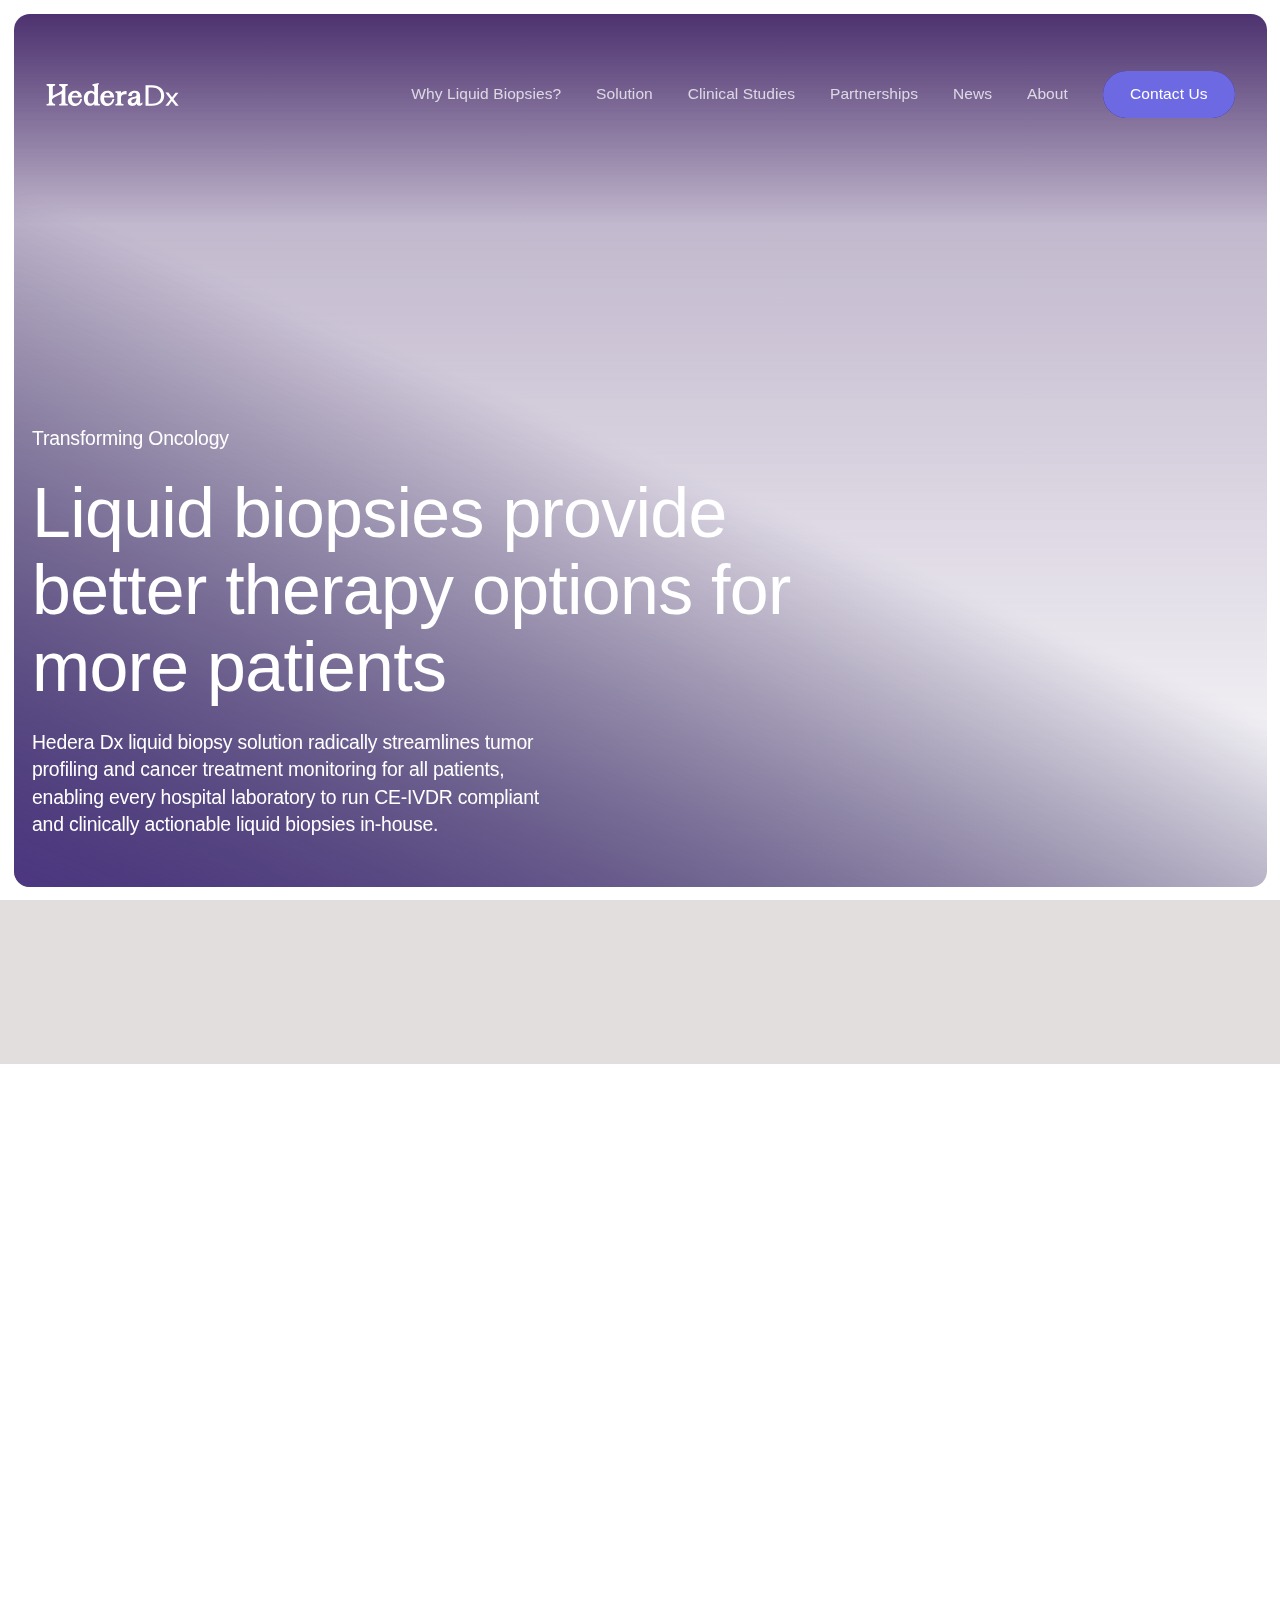
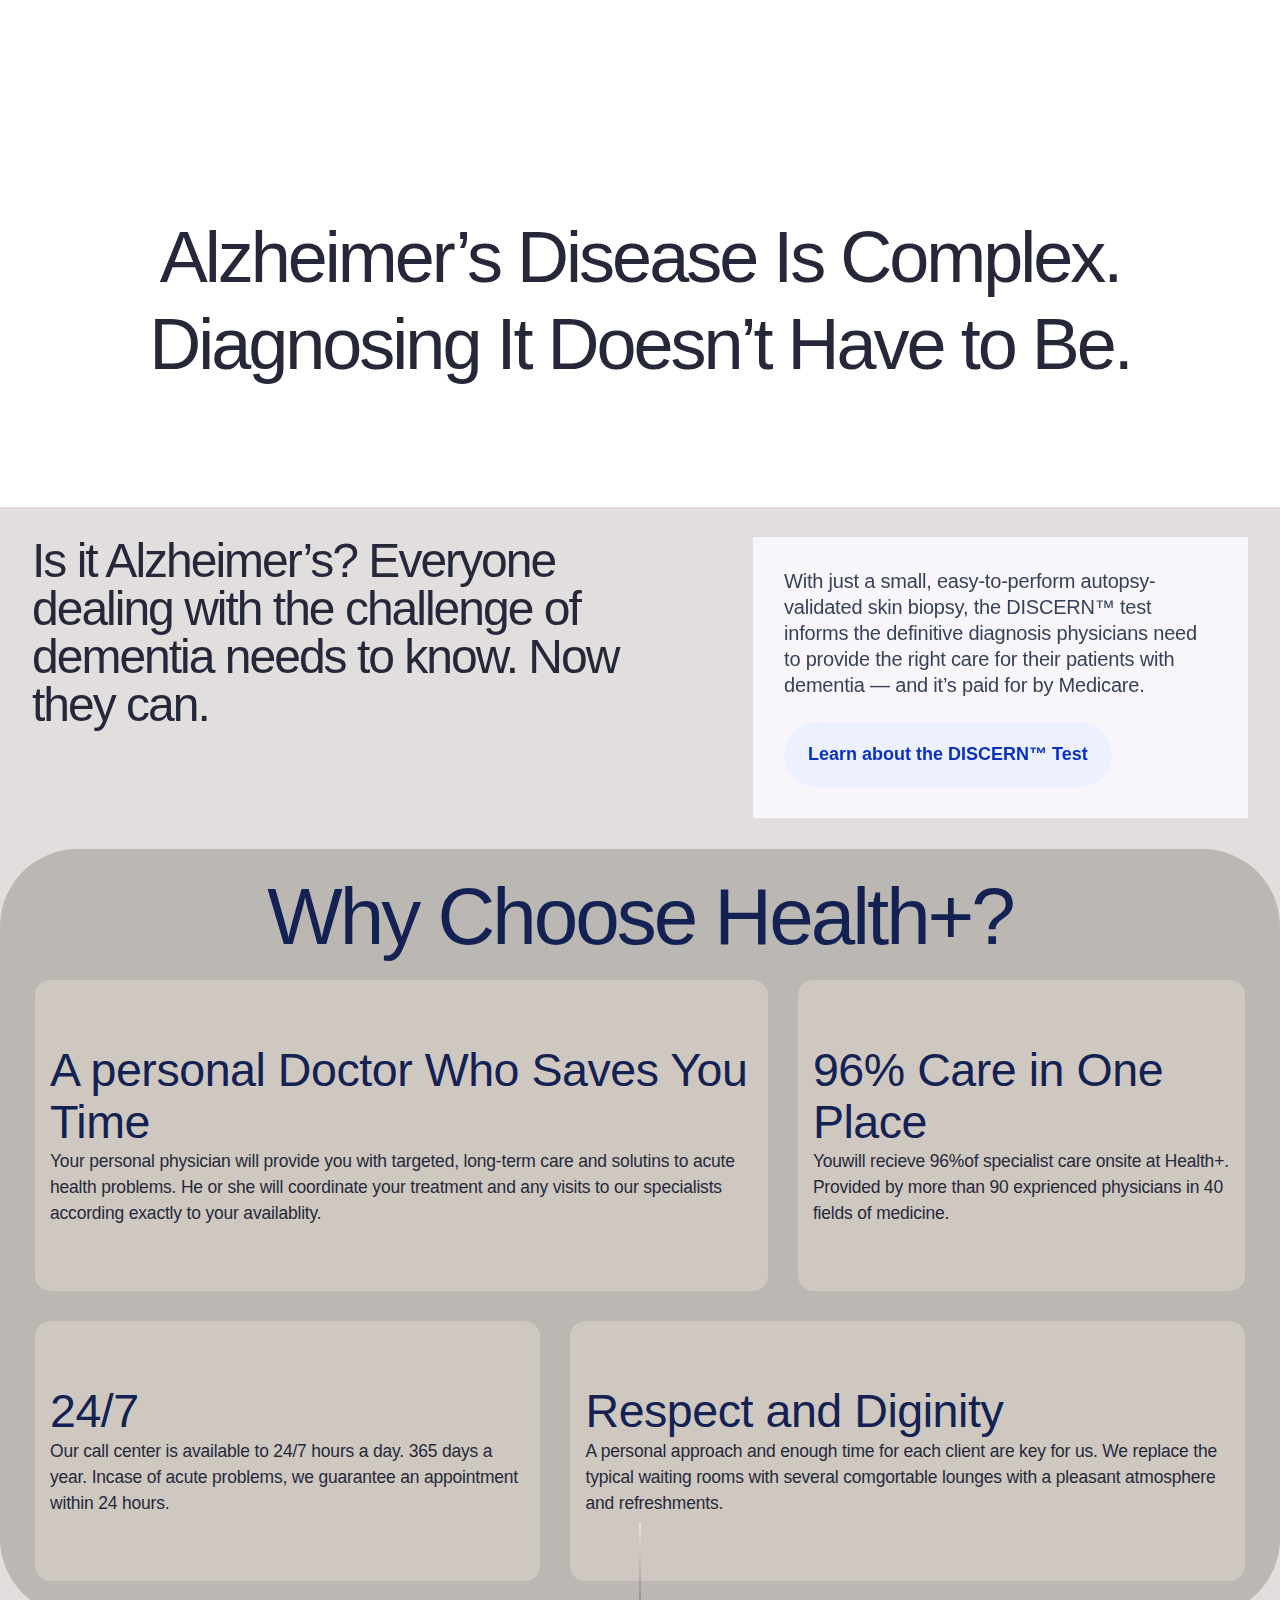
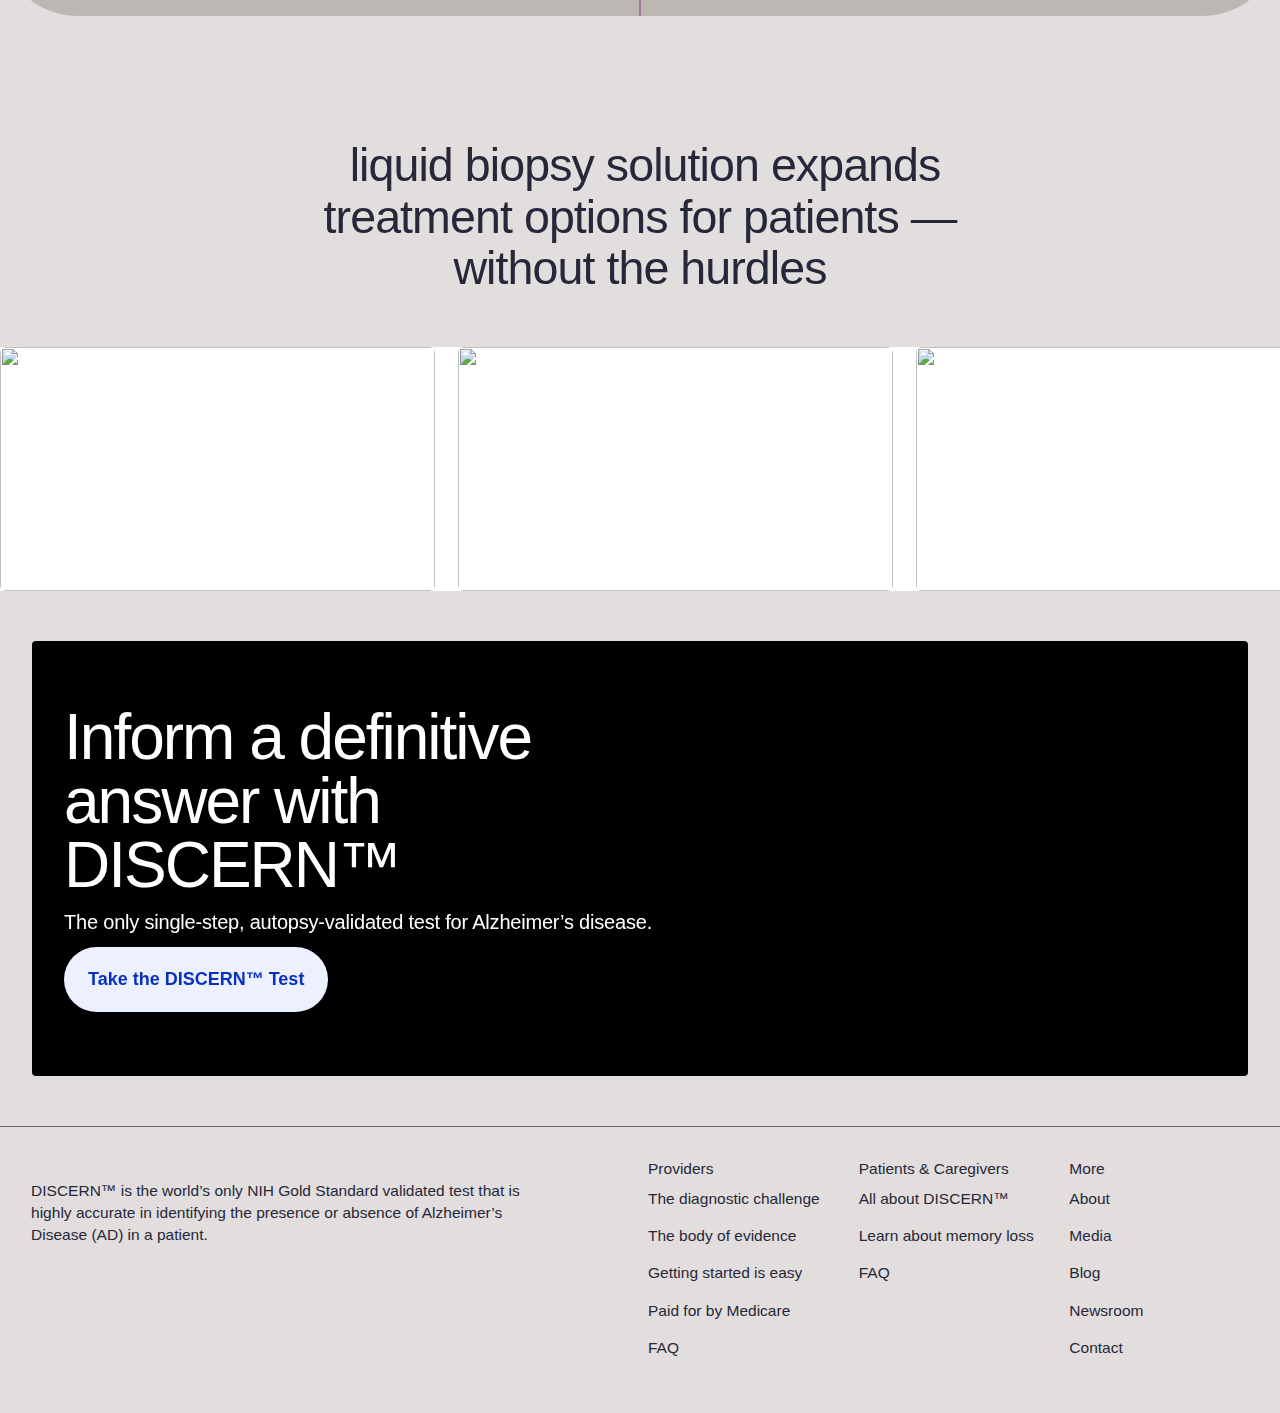
==== commit f15af897: "final documents" ====
--- a/index.html
+++ b/index.html
@@ -1,9 +1,10 @@
 <!DOCTYPE html>
-<html
-  data-wf-page="651c4a232949c9f38286a47a"
+<html 
+data-wf-page="651c4a232949c9f38286a47a"
   data-wf-site="651c4a232949c9f38286a491"
-  lang="en"
+lang="en"
 >
+
   <head>
     <meta charset="utf-8" />
     <title></title>
@@ -184,233 +185,13 @@
         </style>
       </div>
       <main class="page_main">
-        <div class="menu-cover"></div>
-        <nav class="sections is-nav">
           <div class="padding-global">
-            <div class="w-layout-blockcontainer container w-container">
-              <div class="nav-bar">
-                <a
-                  href="/"
-                  aria-current="page"
-                  class="logo-normal-w w-inline-block w--current"
-                  ><div class="logo-nomral w-embed">
-                    <svg
-                      xmlns="http://www.w3.org/2000/svg"
-                      display="block"
-                      width="100%"
-                      height="100%"
-                      viewBox="0 0 139 24"
-                      fill="none"
-                      preserveAspectRatio="xMidYMid meet"
-                      aria-hidden="true"
-                      role="img"
-                    >
-                      <path
-                        d="M35.5007 17.1571C34.7614 19.9069 33.2389 21.3027 30.9754 21.3027C27.1474 21.3027 26.8078 16.9468 26.8005 15.2193H37.2239V14.4526C37.0779 10.6296 34.3397 8.06103 30.4113 8.06103C26.001 8.06103 22.9196 11.3583 22.9196 16.0822C22.9196 20.806 25.8549 23.9964 30.2178 23.9964C33.9709 23.9964 36.5193 21.6924 37.3846 17.5124L37.5744 16.5752H35.654L35.5007 17.1571ZM30.3894 10.0369H30.393C32.6311 10.0369 33.217 12.1595 33.3667 13.2344H27.047C27.5581 11.2224 28.7885 10.0369 30.3894 10.0369Z"
-                        fill="currentColor"
-                      />
-                      <path
-                        d="M69.1185 17.1607C68.3792 19.9106 66.8567 21.3063 64.5931 21.3063C60.7651 21.3063 60.4256 16.9505 60.4183 15.223H70.8417V14.4562C70.6957 10.6332 67.9575 8.06465 64.0291 8.06465C59.6187 8.06465 56.5374 11.3619 56.5374 16.0858C56.5374 20.8097 59.4727 24 63.8356 24C67.5887 24 70.1334 21.6961 71.0023 17.516L71.1922 16.5789H69.27L69.1203 17.1607H69.1185ZM64.0035 10.0405H64.0072C66.2452 10.0405 66.8312 12.1631 66.9808 13.2381H60.6611C61.1722 11.226 62.4026 10.0405 64.0035 10.0405Z"
-                        fill="currentColor"
-                      />
-                      <path
-                        d="M78.1344 10.5553H78.1308V8.50695H72.2838V10.1511L72.9483 10.2471C74.217 10.4429 74.2918 10.4538 74.2918 12.8212V19.2308C74.2918 21.5202 74.102 21.6127 72.9629 21.7758L72.2948 21.8719V23.516H80.6335V21.8719L79.9325 21.7976C78.1855 21.6091 78.1235 21.3934 78.1235 19.4755V15.2048C78.1637 13.5408 79.3027 11.7589 82.3951 11.7589C82.616 11.7589 82.8277 11.7589 83.0522 11.7807L83.8883 11.8369V8.32387H82.8441C81.0205 8.39094 79.3301 9.20121 78.1326 10.5571L78.1344 10.5553Z"
-                        fill="currentColor"
-                      />
-                      <path
-                        d="M13.7284 2.74079C15.5976 2.74079 17.1201 4.23807 17.1201 6.27553C17.1201 8.43082 14.5005 9.69789 11.6126 10.9921C11.4666 11.0556 11.3187 11.1227 11.1727 11.1879C9.77805 11.8097 8.31038 12.4659 7.06176 13.2707V5.33474C7.06176 3.16314 7.18954 2.97462 8.785 2.79335L9.48598 2.71903V1.05498H0.599609V2.71903L1.30059 2.79335C2.92708 2.9855 3.05851 3.17402 3.05851 5.33474V19.2453C3.05851 21.5909 2.92708 21.6054 1.30424 21.7867L0.60326 21.861V23.5251H9.49693V21.8393C7.62765 21.8393 6.10521 20.342 6.10521 18.3045C6.10521 16.1493 8.72476 14.8822 11.6126 13.5879C11.7587 13.5245 11.9065 13.4574 12.0526 13.3921C13.4436 12.7704 14.9113 12.1178 16.1562 11.313V19.2344C16.1562 21.406 16.0284 21.5946 14.433 21.7758L13.732 21.8502V23.5142H22.622V21.8502L21.921 21.7758C20.2946 21.5837 20.1631 21.3952 20.1631 19.2344V5.33474C20.1631 3 20.2946 2.97462 21.901 2.79698L22.6293 2.71903V1.05498H13.7284V2.74079Z"
-                        fill="currentColor"
-                      />
-                      <path
-                        d="M100.288 20.6937V19.9595L99.0798 20.9819C98.8261 21.1976 98.691 21.2701 98.3898 21.2701C98.0503 21.2701 97.9827 20.6248 97.9827 20.081V13.1946C97.9827 9.9426 95.982 8.07734 92.4899 8.07734C89.2844 8.07734 85.7813 9.79577 85.6663 13.5752V13.597H89.3264C89.3264 11.0103 90.8342 10.0876 92.2471 10.0876C92.9225 10.0876 93.4483 10.2653 93.7769 10.606C94.1054 10.9396 94.2697 11.4725 94.2405 12.1106C94.204 13.6477 93.5286 13.8997 90.9456 14.6302L90.8214 14.6701C88.0339 15.4006 85.0566 16.4447 85.0566 19.6495C85.0566 22.258 86.8182 23.8804 89.6568 23.8804C91.59 23.8804 93.242 23.0465 94.3866 21.5166C94.79 22.9795 95.8123 23.7952 97.2818 23.7952C98.43 23.7952 99.3299 23.3547 100.206 22.3758L100.438 22.1239L100.296 20.7009L100.288 20.6937ZM90.5056 21.0272L90.5093 21.0308C89.1073 21.0308 88.8116 19.7311 88.8116 18.9009C88.8116 17.4634 89.5473 17.119 91.8291 16.4266C92.7236 16.1565 93.5231 15.919 94.1766 15.5964C94.1091 18.716 92.6834 21.0272 90.5056 21.0272Z"
-                        fill="currentColor"
-                      />
-                      <path
-                        d="M55.3581 21.7813C54.2792 21.6218 54.0821 21.5783 54.0821 19.2363V2.50876C54.0821 2.11178 54.2792 1.73474 54.6078 1.50453L54.962 1.25619V0L48.3702 1.25982V2.74079L49.0895 2.79698C49.8707 2.86586 50.2614 3.50755 50.2614 4.72387V9.55106C49.1789 8.62115 47.766 8.11722 46.2052 8.11722C42.2202 8.11722 39.4346 11.3928 39.4346 16.0858C39.4346 20.7789 42.0231 23.7988 45.8712 23.7988H45.8821C47.6583 23.7988 49.1424 23.1499 50.2249 21.9027V23.5215H56.0718V21.8773L55.4037 21.7813H55.3581ZM50.2614 15.7577C50.2614 18.4985 49.303 21.4224 46.6196 21.4224C43.7646 21.4224 43.4561 17.6955 43.4561 16.0949C43.4561 12.5873 44.7996 10.4085 46.9591 10.4085C48.4359 10.4085 49.7576 11.3492 50.2723 12.7541L50.2614 15.7559V15.7577Z"
-                        fill="currentColor"
-                      />
-                      <path
-                        d="M110.505 2.47069H103.64V23.8024H110.535C118.141 23.8024 123.077 19.461 123.077 13.1221C123.077 6.78308 118.112 2.47069 110.505 2.47069ZM110.42 21.4912V21.4876H106.789V4.78187H110.42C116.21 4.78187 119.87 8.16435 119.87 13.1511C119.87 18.1378 116.181 21.4912 110.42 21.4912Z"
-                        fill="currentColor"
-                      />
-                      <path
-                        d="M136.126 21.1795L132.663 16.7003L135.841 12.6435L137.886 10.0242H134.934L133.09 12.5329L131.303 14.9565L129.401 12.5039L127.499 10.0224H124.35C125.032 10.8961 125.712 11.7408 126.394 12.6417L129.686 16.8689L126.394 21.1523C125.741 21.997 125.003 22.9559 124.321 23.8006H127.358C127.926 23.0375 128.519 22.1637 129.145 21.2918L131.047 18.6435L133.121 21.2918V21.2882L135.023 23.797H138.201C137.489 22.9233 136.639 21.8266 136.128 21.1776L136.126 21.1795Z"
-                        fill="currentColor"
-                      />
-                    </svg></div
-                ></a>
-                <div class="nav-bar_menu-layout">
-                  <div class="nav-bar_header"></div>
-                  <div class="nav-bar_list">
-                    <div class="nav-bar_menu">
-                      <a href="#" class="nav-bar_menu-link w-inline-block"
-                        ><div class="extrenal-text-link-w">
-                          <div
-                            card-button=""
-                            class="button-content animate-line"
-                          >
-                            <div class="t-button">Why Liquid Biopsies?</div>
-                          </div>
-                        </div></a
-                      ><a href="#" class="nav-bar_menu-link w-inline-block"
-                        ><div class="extrenal-text-link-w">
-                          <div
-                            card-button=""
-                            class="button-content animate-line"
-                          >
-                            <div class="t-button">Solution<br /></div>
-                          </div></div></a
-                      ><a href="#" class="nav-bar_menu-link w-inline-block"
-                        ><div class="extrenal-text-link-w">
-                          <div
-                            card-button=""
-                            class="button-content animate-line"
-                          >
-                            <div class="t-button">Clinical Studies<br /></div>
-                          </div></div></a
-                      ><a href="#" class="nav-bar_menu-link w-inline-block"
-                        ><div class="extrenal-text-link-w">
-                          <div
-                            card-button=""
-                            class="button-content animate-line"
-                          >
-                            <div class="t-button">Partnerships</div>
-                          </div>
-                        </div></a
-                      ><a href="#" class="nav-bar_menu-link w-inline-block"
-                        ><div class="extrenal-text-link-w">
-                          <div
-                            card-button=""
-                            class="button-content animate-line"
-                          >
-                            <div class="t-button">News<br /></div>
-                          </div></div></a
-                      ><a href="#" class="nav-bar_menu-link w-inline-block"
-                        ><div class="extrenal-text-link-w">
-                          <div
-                            card-button=""
-                            class="button-content animate-line"
-                          >
-                            <div class="t-button">About</div>
-                          </div>
-                        </div></a
-                      >
-                    </div>
-                    <div class="_2-button-w-nav">
-                      <a href="#" class="button w-inline-block"
-                        ><div class="button-content">
-                          <div class="t-button">Contact Us</div>
-                        </div>
-                        <div class="button-bg-w">
-                          <div class="button-bg"></div></div
-                      ></a>
-                      <div class="lang-dd-w">
-                        <div class="lang-dd">
-                          <div
-                            data-w-id="f980d393-6500-be24-a7b6-42adc54e61ca"
-                            class="lang-item-w head"
-                          >
-                            <div class="lang-item is-head">
-                              <div class="lang-selector">En</div>
-                              <div class="lang-arrow">
-                                <img
-                                  src="https://cdn.prod.website-files.com/5fc5b45fc9f7104b3d67f270/6516a022d8ee70c60b542650_Vectors-Wrapper.svg"
-                                  loading="lazy"
-                                  width="11"
-                                  height="6"
-                                  alt=""
-                                  class="lang-arw-d up"
-                                /><img
-                                  src="https://cdn.prod.website-files.com/5fc5b45fc9f7104b3d67f270/6516a0235ee187eb828ad40e_Vectors-Wrapper.svg"
-                                  loading="lazy"
-                                  width="11"
-                                  height="6"
-                                  alt=""
-                                  class="lang-arw-d"
-                                />
-                              </div>
-                            </div>
-                          </div>
-                          <div class="lang-list">
-                            <div class="lang-item-w">
-                              <div class="lang-item">
-                                <div class="lang-selector">Sp</div>
-                              </div>
-                            </div>
-                            <div class="lang-devider"></div>
-                          </div>
-                        </div>
-                      </div>
-                    </div>
-                  </div>
-                </div>
-                <div
-                  data-w-id="0ea07c0e-2d8d-00bd-5eda-74dc1ca09d37"
-                  class="nav-bar_menu-icon"
-                >
-                  <div class="nav-bar_menu-icon-w">
-                    <div
-                      data-w-id="04c64eb5-d71f-d7af-e965-ce6573d1ea4a"
-                      class="menu-cion is-x w-embed"
-                    >
-                      <svg
-                        xmlns="http://www.w3.org/2000/svg"
-                        width="100%"
-                        height="100%"
-                        viewBox="0 0 32 32"
-                        fill="none"
-                        preserveAspectRatio="xMidYMid meet"
-                        aria-hidden="true"
-                        role="img"
-                      >
-                        <mask
-                          id="mask0_14146_5938"
-                          style="mask-type: alpha"
-                          maskUnits="userSpaceOnUse"
-                          x="0"
-                          y="0"
-                          width="32"
-                          height="32"
-                        >
-                          <rect width="32" height="32" fill="#D9D9D9" />
-                        </mask>
-                        <g mask="url(#mask0_14146_5938)">
-                          <path
-                            d="M16.0007 17.4056L9.23658 24.1697C9.05198 24.3543 8.81994 24.4487 8.54045 24.453C8.26098 24.4573 8.02467 24.3628 7.83151 24.1697C7.63834 23.9765 7.54175 23.7423 7.54175 23.4671C7.54175 23.1919 7.63834 22.9578 7.83151 22.7646L14.5956 16.0005L7.83151 9.23634C7.64689 9.05174 7.55245 8.81969 7.54818 8.5402C7.54389 8.26074 7.63834 8.02443 7.83151 7.83127C8.02467 7.63809 8.25885 7.5415 8.53405 7.5415C8.80925 7.5415 9.04343 7.63809 9.23658 7.83127L16.0007 14.5954L22.7648 7.83127C22.9494 7.64665 23.1815 7.5522 23.461 7.54794C23.7404 7.54365 23.9768 7.63809 24.1699 7.83127C24.3631 8.02443 24.4597 8.2586 24.4597 8.5338C24.4597 8.809 24.3631 9.04318 24.1699 9.23634L17.4058 16.0005L24.1699 22.7646C24.3545 22.9492 24.449 23.1812 24.4532 23.4607C24.4575 23.7402 24.3631 23.9765 24.1699 24.1697C23.9768 24.3628 23.7426 24.4594 23.4674 24.4594C23.1922 24.4594 22.958 24.3628 22.7648 24.1697L16.0007 17.4056Z"
-                            fill="#26283A"
-                          />
-                        </g>
-                      </svg>
-                    </div>
-                    <div
-                      data-w-id="0ea07c0e-2d8d-00bd-5eda-74dc1ca09d39"
-                      class="menu-cion w-embed"
-                    >
-                      <svg
-                        xmlns="http://www.w3.org/2000/svg"
-                        width="100%"
-                        height="100%"
-                        viewBox="0 0 24 16"
-                        fill="none"
-                        preserveAspectRatio="xMidYMid meet"
-                        aria-hidden="true"
-                        role="img"
-                      >
-                        <path
-                          d="M1.66675 15.5124C1.38341 15.5124 1.14591 15.4165 0.954248 15.2248C0.762581 15.033 0.666748 14.7954 0.666748 14.512C0.666748 14.2285 0.762581 13.9911 0.954248 13.7996C1.14591 13.6082 1.38341 13.5125 1.66675 13.5125H22.3334C22.6167 13.5125 22.8542 13.6083 23.0459 13.8001C23.2375 13.9918 23.3334 14.2294 23.3334 14.5129C23.3334 14.7963 23.2375 15.0338 23.0459 15.2252C22.8542 15.4167 22.6167 15.5124 22.3334 15.5124H1.66675ZM1.66675 8.99958C1.38341 8.99958 1.14591 8.90372 0.954248 8.71198C0.762581 8.52023 0.666748 8.28263 0.666748 7.99918C0.666748 7.71572 0.762581 7.47826 0.954248 7.28682C1.14591 7.09537 1.38341 6.99965 1.66675 6.99965H22.3334C22.6167 6.99965 22.8542 7.09552 23.0459 7.28725C23.2375 7.479 23.3334 7.7166 23.3334 8.00005C23.3334 8.28352 23.2375 8.52097 23.0459 8.71242C22.8542 8.90386 22.6167 8.99958 22.3334 8.99958H1.66675ZM1.66675 2.48678C1.38341 2.48678 1.14591 2.39091 0.954248 2.19915C0.762581 2.00742 0.666748 1.76982 0.666748 1.48635C0.666748 1.2029 0.762581 0.96546 0.954248 0.774015C1.14591 0.582549 1.38341 0.486816 1.66675 0.486816H22.3334C22.6167 0.486816 22.8542 0.582693 23.0459 0.774449C23.2375 0.966204 23.3334 1.20381 23.3334 1.48725C23.3334 1.77072 23.2375 2.00817 23.0459 2.19962C22.8542 2.39106 22.6167 2.48678 22.3334 2.48678H1.66675Z"
-                          fill="currentColor"
-                        />
-                      </svg>
-                    </div>
-                  </div>
-                </div>
-              </div>
-            </div>
+            
           </div>
           <div class="sections-bg is-nav">
             <div class="nav-bg-inset nav"><div class="nav-gradient"></div></div>
           </div>
-        </nav>
+        </nav> 
         <div
           data-w-id="495a62af-7e4e-851d-295f-c2b5b7b77dd8"
           class="sticky-wrapper"
@@ -434,61 +215,218 @@
               </div>
             </div>
           </div>
+
+
+
+
+
+
+
+
+
           <section class="sections-hero">
-            <div class="hero-background">
+            <div class="hero-background" style="will-change: transform; transform: translate3d(0px, 0px, 0px) scale3d(1, 1, 1) rotateX(0deg) rotateY(0deg) rotateZ(0deg) skew(0deg, 0deg); transform-style: preserve-3d;">
               <div class="hero-overlay_container">
+                <nav class="sections is-nav">
+                  <div class="padding-global">
+                    <div class="w-layout-blockcontainer container w-container">
+                      <div class="nav-bar">
+                        <a
+                          href="/"
+                          aria-current="page"
+                          class="logo-normal-w w-inline-block w--current"
+                          ><div class="logo-nomral w-embed">
+                            <svg
+                              xmlns="http://www.w3.org/2000/svg"
+                              display="block"
+                              width="100%"
+                              height="100%"
+                              viewBox="0 0 139 24"
+                              fill="none"
+                              preserveAspectRatio="xMidYMid meet"
+                              aria-hidden="true"
+                              role="img"
+                            >
+                              <path
+                                d="M35.5007 17.1571C34.7614 19.9069 33.2389 21.3027 30.9754 21.3027C27.1474 21.3027 26.8078 16.9468 26.8005 15.2193H37.2239V14.4526C37.0779 10.6296 34.3397 8.06103 30.4113 8.06103C26.001 8.06103 22.9196 11.3583 22.9196 16.0822C22.9196 20.806 25.8549 23.9964 30.2178 23.9964C33.9709 23.9964 36.5193 21.6924 37.3846 17.5124L37.5744 16.5752H35.654L35.5007 17.1571ZM30.3894 10.0369H30.393C32.6311 10.0369 33.217 12.1595 33.3667 13.2344H27.047C27.5581 11.2224 28.7885 10.0369 30.3894 10.0369Z"
+                                fill="currentColor"
+                              />
+                              <path
+                                d="M69.1185 17.1607C68.3792 19.9106 66.8567 21.3063 64.5931 21.3063C60.7651 21.3063 60.4256 16.9505 60.4183 15.223H70.8417V14.4562C70.6957 10.6332 67.9575 8.06465 64.0291 8.06465C59.6187 8.06465 56.5374 11.3619 56.5374 16.0858C56.5374 20.8097 59.4727 24 63.8356 24C67.5887 24 70.1334 21.6961 71.0023 17.516L71.1922 16.5789H69.27L69.1203 17.1607H69.1185ZM64.0035 10.0405H64.0072C66.2452 10.0405 66.8312 12.1631 66.9808 13.2381H60.6611C61.1722 11.226 62.4026 10.0405 64.0035 10.0405Z"
+                                fill="currentColor"
+                              />
+                              <path
+                                d="M78.1344 10.5553H78.1308V8.50695H72.2838V10.1511L72.9483 10.2471C74.217 10.4429 74.2918 10.4538 74.2918 12.8212V19.2308C74.2918 21.5202 74.102 21.6127 72.9629 21.7758L72.2948 21.8719V23.516H80.6335V21.8719L79.9325 21.7976C78.1855 21.6091 78.1235 21.3934 78.1235 19.4755V15.2048C78.1637 13.5408 79.3027 11.7589 82.3951 11.7589C82.616 11.7589 82.8277 11.7589 83.0522 11.7807L83.8883 11.8369V8.32387H82.8441C81.0205 8.39094 79.3301 9.20121 78.1326 10.5571L78.1344 10.5553Z"
+                                fill="currentColor"
+                              />
+                              <path
+                                d="M13.7284 2.74079C15.5976 2.74079 17.1201 4.23807 17.1201 6.27553C17.1201 8.43082 14.5005 9.69789 11.6126 10.9921C11.4666 11.0556 11.3187 11.1227 11.1727 11.1879C9.77805 11.8097 8.31038 12.4659 7.06176 13.2707V5.33474C7.06176 3.16314 7.18954 2.97462 8.785 2.79335L9.48598 2.71903V1.05498H0.599609V2.71903L1.30059 2.79335C2.92708 2.9855 3.05851 3.17402 3.05851 5.33474V19.2453C3.05851 21.5909 2.92708 21.6054 1.30424 21.7867L0.60326 21.861V23.5251H9.49693V21.8393C7.62765 21.8393 6.10521 20.342 6.10521 18.3045C6.10521 16.1493 8.72476 14.8822 11.6126 13.5879C11.7587 13.5245 11.9065 13.4574 12.0526 13.3921C13.4436 12.7704 14.9113 12.1178 16.1562 11.313V19.2344C16.1562 21.406 16.0284 21.5946 14.433 21.7758L13.732 21.8502V23.5142H22.622V21.8502L21.921 21.7758C20.2946 21.5837 20.1631 21.3952 20.1631 19.2344V5.33474C20.1631 3 20.2946 2.97462 21.901 2.79698L22.6293 2.71903V1.05498H13.7284V2.74079Z"
+                                fill="currentColor"
+                              />
+                              <path
+                                d="M100.288 20.6937V19.9595L99.0798 20.9819C98.8261 21.1976 98.691 21.2701 98.3898 21.2701C98.0503 21.2701 97.9827 20.6248 97.9827 20.081V13.1946C97.9827 9.9426 95.982 8.07734 92.4899 8.07734C89.2844 8.07734 85.7813 9.79577 85.6663 13.5752V13.597H89.3264C89.3264 11.0103 90.8342 10.0876 92.2471 10.0876C92.9225 10.0876 93.4483 10.2653 93.7769 10.606C94.1054 10.9396 94.2697 11.4725 94.2405 12.1106C94.204 13.6477 93.5286 13.8997 90.9456 14.6302L90.8214 14.6701C88.0339 15.4006 85.0566 16.4447 85.0566 19.6495C85.0566 22.258 86.8182 23.8804 89.6568 23.8804C91.59 23.8804 93.242 23.0465 94.3866 21.5166C94.79 22.9795 95.8123 23.7952 97.2818 23.7952C98.43 23.7952 99.3299 23.3547 100.206 22.3758L100.438 22.1239L100.296 20.7009L100.288 20.6937ZM90.5056 21.0272L90.5093 21.0308C89.1073 21.0308 88.8116 19.7311 88.8116 18.9009C88.8116 17.4634 89.5473 17.119 91.8291 16.4266C92.7236 16.1565 93.5231 15.919 94.1766 15.5964C94.1091 18.716 92.6834 21.0272 90.5056 21.0272Z"
+                                fill="currentColor"
+                              />
+                              <path
+                                d="M55.3581 21.7813C54.2792 21.6218 54.0821 21.5783 54.0821 19.2363V2.50876C54.0821 2.11178 54.2792 1.73474 54.6078 1.50453L54.962 1.25619V0L48.3702 1.25982V2.74079L49.0895 2.79698C49.8707 2.86586 50.2614 3.50755 50.2614 4.72387V9.55106C49.1789 8.62115 47.766 8.11722 46.2052 8.11722C42.2202 8.11722 39.4346 11.3928 39.4346 16.0858C39.4346 20.7789 42.0231 23.7988 45.8712 23.7988H45.8821C47.6583 23.7988 49.1424 23.1499 50.2249 21.9027V23.5215H56.0718V21.8773L55.4037 21.7813H55.3581ZM50.2614 15.7577C50.2614 18.4985 49.303 21.4224 46.6196 21.4224C43.7646 21.4224 43.4561 17.6955 43.4561 16.0949C43.4561 12.5873 44.7996 10.4085 46.9591 10.4085C48.4359 10.4085 49.7576 11.3492 50.2723 12.7541L50.2614 15.7559V15.7577Z"
+                                fill="currentColor"
+                              />
+                              <path
+                                d="M110.505 2.47069H103.64V23.8024H110.535C118.141 23.8024 123.077 19.461 123.077 13.1221C123.077 6.78308 118.112 2.47069 110.505 2.47069ZM110.42 21.4912V21.4876H106.789V4.78187H110.42C116.21 4.78187 119.87 8.16435 119.87 13.1511C119.87 18.1378 116.181 21.4912 110.42 21.4912Z"
+                                fill="currentColor"
+                              />
+                              <path
+                                d="M136.126 21.1795L132.663 16.7003L135.841 12.6435L137.886 10.0242H134.934L133.09 12.5329L131.303 14.9565L129.401 12.5039L127.499 10.0224H124.35C125.032 10.8961 125.712 11.7408 126.394 12.6417L129.686 16.8689L126.394 21.1523C125.741 21.997 125.003 22.9559 124.321 23.8006H127.358C127.926 23.0375 128.519 22.1637 129.145 21.2918L131.047 18.6435L133.121 21.2918V21.2882L135.023 23.797H138.201C137.489 22.9233 136.639 21.8266 136.128 21.1776L136.126 21.1795Z"
+                                fill="currentColor"
+                              />
+                            </svg></div
+                        ></a>
+                        <div class="nav-bar_menu-layout">
+                          <div class="nav-bar_header"></div>
+                          <div class="nav-bar_list">
+                            <div class="nav-bar_menu">
+                              <a href="#" class="nav-bar_menu-link w-inline-block"
+                                ><div class="extrenal-text-link-w">
+                                  <div
+                                    card-button=""
+                                    class="button-content animate-line"
+                                  >
+                                    <div class="t-button">Why Liquid Biopsies?</div>
+                                  </div>
+                                </div></a
+                              ><a href="#" class="nav-bar_menu-link w-inline-block"
+                                ><div class="extrenal-text-link-w">
+                                  <div
+                                    card-button=""
+                                    class="button-content animate-line"
+                                  >
+                                    <div class="t-button">Solution<br /></div>
+                                  </div></div></a
+                              ><a href="#" class="nav-bar_menu-link w-inline-block"
+                                ><div class="extrenal-text-link-w">
+                                  <div
+                                    card-button=""
+                                    class="button-content animate-line"
+                                  >
+                                    <div class="t-button">Clinical Studies<br /></div>
+                                  </div></div></a
+                              ><a href="#" class="nav-bar_menu-link w-inline-block"
+                                ><div class="extrenal-text-link-w">
+                                  <div
+                                    card-button=""
+                                    class="button-content animate-line"
+                                  >
+                                    <div class="t-button">Partnerships</div>
+                                  </div>
+                                </div></a
+                              ><a href="#" class="nav-bar_menu-link w-inline-block"
+                                ><div class="extrenal-text-link-w">
+                                  <div
+                                    card-button=""
+                                    class="button-content animate-line"
+                                  >
+                                    <div class="t-button">News<br /></div>
+                                  </div></div></a
+                              ><a href="#" class="nav-bar_menu-link w-inline-block"
+                                ><div class="extrenal-text-link-w">
+                                  <div
+                                    card-button=""
+                                    class="button-content animate-line"
+                                  >
+                                    <div class="t-button">About</div>
+                                  </div>
+                                </div></a
+                              >
+                            </div>
+                            <div class="_2-button-w-nav">
+                              <a href="#" class="button w-inline-block"
+                                ><div class="button-content">
+                                  <div class="t-button">Contact Us</div>
+                                </div>
+                                <div class="button-bg-w">
+                                  <div class="button-bg"></div></div
+                              ></a>
+                            </div>
+                          </div>
+                        </div>
+                        <div
+                          data-w-id="0ea07c0e-2d8d-00bd-5eda-74dc1ca09d37"
+                          class="nav-bar_menu-icon"
+                        >
+                          <div class="nav-bar_menu-icon-w">
+                            <div
+                              data-w-id="04c64eb5-d71f-d7af-e965-ce6573d1ea4a"
+                              class="menu-cion is-x w-embed"
+                            >
+                              <svg
+                                xmlns="http://www.w3.org/2000/svg"
+                                width="100%"
+                                height="100%"
+                                viewBox="0 0 32 32"
+                                fill="none"
+                                preserveAspectRatio="xMidYMid meet"
+                                aria-hidden="true"
+                                role="img"
+                              >
+                                <mask
+                                  id="mask0_14146_5938"
+                                  style="mask-type: alpha"
+                                  maskUnits="userSpaceOnUse"
+                                  x="0"
+                                  y="0"
+                                  width="32"
+                                  height="32"
+                                >
+                                  <rect width="32" height="32" fill="#D9D9D9" />
+                                </mask>
+                                <g mask="url(#mask0_14146_5938)">
+                                  <path
+                                    d="M16.0007 17.4056L9.23658 24.1697C9.05198 24.3543 8.81994 24.4487 8.54045 24.453C8.26098 24.4573 8.02467 24.3628 7.83151 24.1697C7.63834 23.9765 7.54175 23.7423 7.54175 23.4671C7.54175 23.1919 7.63834 22.9578 7.83151 22.7646L14.5956 16.0005L7.83151 9.23634C7.64689 9.05174 7.55245 8.81969 7.54818 8.5402C7.54389 8.26074 7.63834 8.02443 7.83151 7.83127C8.02467 7.63809 8.25885 7.5415 8.53405 7.5415C8.80925 7.5415 9.04343 7.63809 9.23658 7.83127L16.0007 14.5954L22.7648 7.83127C22.9494 7.64665 23.1815 7.5522 23.461 7.54794C23.7404 7.54365 23.9768 7.63809 24.1699 7.83127C24.3631 8.02443 24.4597 8.2586 24.4597 8.5338C24.4597 8.809 24.3631 9.04318 24.1699 9.23634L17.4058 16.0005L24.1699 22.7646C24.3545 22.9492 24.449 23.1812 24.4532 23.4607C24.4575 23.7402 24.3631 23.9765 24.1699 24.1697C23.9768 24.3628 23.7426 24.4594 23.4674 24.4594C23.1922 24.4594 22.958 24.3628 22.7648 24.1697L16.0007 17.4056Z"
+                                    fill="#26283A"
+                                  />
+                                </g>
+                              </svg>
+                            </div>
+                            <div
+                              data-w-id="0ea07c0e-2d8d-00bd-5eda-74dc1ca09d39"
+                              class="menu-cion w-embed"
+                            >
+                              <svg
+                                xmlns="http://www.w3.org/2000/svg"
+                                width="100%"
+                                height="100%"
+                                viewBox="0 0 24 16"
+                                fill="none"
+                                preserveAspectRatio="xMidYMid meet"
+                                aria-hidden="true"
+                                role="img"
+                              >
+                                <path
+                                  d="M1.66675 15.5124C1.38341 15.5124 1.14591 15.4165 0.954248 15.2248C0.762581 15.033 0.666748 14.7954 0.666748 14.512C0.666748 14.2285 0.762581 13.9911 0.954248 13.7996C1.14591 13.6082 1.38341 13.5125 1.66675 13.5125H22.3334C22.6167 13.5125 22.8542 13.6083 23.0459 13.8001C23.2375 13.9918 23.3334 14.2294 23.3334 14.5129C23.3334 14.7963 23.2375 15.0338 23.0459 15.2252C22.8542 15.4167 22.6167 15.5124 22.3334 15.5124H1.66675ZM1.66675 8.99958C1.38341 8.99958 1.14591 8.90372 0.954248 8.71198C0.762581 8.52023 0.666748 8.28263 0.666748 7.99918C0.666748 7.71572 0.762581 7.47826 0.954248 7.28682C1.14591 7.09537 1.38341 6.99965 1.66675 6.99965H22.3334C22.6167 6.99965 22.8542 7.09552 23.0459 7.28725C23.2375 7.479 23.3334 7.7166 23.3334 8.00005C23.3334 8.28352 23.2375 8.52097 23.0459 8.71242C22.8542 8.90386 22.6167 8.99958 22.3334 8.99958H1.66675ZM1.66675 2.48678C1.38341 2.48678 1.14591 2.39091 0.954248 2.19915C0.762581 2.00742 0.666748 1.76982 0.666748 1.48635C0.666748 1.2029 0.762581 0.96546 0.954248 0.774015C1.14591 0.582549 1.38341 0.486816 1.66675 0.486816H22.3334C22.6167 0.486816 22.8542 0.582693 23.0459 0.774449C23.2375 0.966204 23.3334 1.20381 23.3334 1.48725C23.3334 1.77072 23.2375 2.00817 23.0459 2.19962C22.8542 2.39106 22.6167 2.48678 22.3334 2.48678H1.66675Z"
+                                  fill="currentColor"
+                                />
+                              </svg>
+                            </div>
+                          </div>
+                        </div>
+                      </div>
+                    </div>
+                  </div>
+                  <div class="sections-bg is-nav">
+                    <div class="nav-bg-inset nav"><div class="nav-gradient"></div></div>
+                  </div>
+                </nav>
                 <div class="section-hero__ovly"></div>
                 <div class="secion-hero_overlay-2"></div>
               </div>
               <div
-                data-poster-url="https://cdn.prod.website-files.com/62e92b1d451ae8b4fc2e8659/62fd3dd1a4c8196ee5c1ed63_hedera-hero2-poster-00001.jpg"
-                data-video-urls="https://cdn.prod.website-files.com/651c4a232949c9f38286a491/651c4a232949c9f38286a500_hedera-hero2-poster-00001.jpg,https://cdn.prod.website-files.com/651c4a232949c9f38286a491/651c4a232949c9f38286a500_hedera-hero2-transcode.mp4,https://cdn.prod.website-files.com/651c4a232949c9f38286a491/651c4a232949c9f38286a500_hedera-hero2-transcode.webm"
-                data-autoplay="true"
-                data-loop="true"
-                data-wf-ignore="true"
                 class="hero-background_vid w-background-video w-background-video-atom"
+                style="background-image: url('');"
               >
-                <video
-                  id="495a62af-7e4e-851d-295f-c2b5b7b77dde-video"
-                  autoplay=""
-                  loop=""
-                  style="
-                    background-image: url('https://cdn.prod.website-files.com/62e92b1d451ae8b4fc2e8659/62fd3dd1a4c8196ee5c1ed63_hedera-hero2-poster-00001.jpg');
-                  "
-                  muted=""
-                  playsinline=""
-                  data-wf-ignore="true"
-                  data-object-fit="cover"
-                >
-                  <source
-                    src="https://cdn.prod.website-files.com/651c4a232949c9f38286a491/651c4a232949c9f38286a500_hedera-hero2-poster-00001.jpg"
-                    data-wf-ignore="true"
-                  />
-                  <source
-                    src="https://cdn.prod.website-files.com/651c4a232949c9f38286a491/651c4a232949c9f38286a500_hedera-hero2-transcode.mp4"
-                    data-wf-ignore="true"
-                  />
-                  <source
-                    src="https://cdn.prod.website-files.com/651c4a232949c9f38286a491/651c4a232949c9f38286a500_hedera-hero2-transcode.webm"
-                    data-wf-ignore="true"
-                  />
-                </video>
-              </div>
-              <img
-                src="https://cdn.prod.website-files.com/651c4a232949c9f38286a491/651c4a232949c9f38286a4b3_3.webp"
-                loading="lazy"
-                sizes="100vw"
-                srcset="
-                  https://cdn.prod.website-files.com/651c4a232949c9f38286a491/651c4a232949c9f38286a4b3_3-p-500.jpg   500w,
-                  https://cdn.prod.website-files.com/651c4a232949c9f38286a491/651c4a232949c9f38286a4b3_3-p-800.jpg   800w,
-                  https://cdn.prod.website-files.com/651c4a232949c9f38286a491/651c4a232949c9f38286a4b3_3-p-1080.jpg 1080w,
-                  https://cdn.prod.website-files.com/651c4a232949c9f38286a491/651c4a232949c9f38286a4b3_3.webp       1345w
-                "
-                alt=""
-                class="hero_photo"
-              />
+              </div>
             </div>
           </section>
+
           <div class="section-subhero">
             <div class="padding-global">
               <div class="container w-container">
@@ -500,6 +438,121 @@
             </div>
           </div>
         </div>
+
+        <section
+          class="section-intro"
+          style="
+            background-image: url('https://images.pexels.com/photos/19670/pexels-photo.jpg');
+          "
+        >
+          <div class="intro-wrapper">
+            <div class="padding-global">
+              <h2 class="alzheimers-header">Alzheimer’s Disease Is Complex.</h2>
+              <h2 class="alzheimers-header">
+                Diagnosing It Doesn’t Have to Be.
+              </h2>
+            </div>
+          </div>
+        </section>
+        <section style="margin-top: 30px">
+          <div class="container-1364">
+            <div class="padding-global">
+              <div id="learnMoreSection" class="learn-more-offset"></div>
+              <div class="grid-12">
+                <div id="w-node-_1a3af2dc-5486-a473-366b-827a9a3fca89-0659a77a">
+                  <div class="heading-48">
+                    <span class="text-span-2">Is it Alzheimer’s?</span>
+                    Everyone dealing with the challenge of dementia needs to
+                    know.
+                    <span class="text-span-3">Now they can.</span>
+                  </div>
+                </div>
+                <div
+                  id="w-node-ba809900-eceb-52be-a8ee-0971c7e9af40-0659a77a"
+                  class="div-block fade-in-on-scroll"
+                >
+                  <div class="text-size-20 text-color-2">
+                    With just a small, easy-to-perform autopsy-validated skin
+                    biopsy, the DISCERN™ test informs the definitive diagnosis
+                    physicians need to provide the right care for their patients
+                    with dementia — and it’s paid for by Medicare.
+                  </div>
+                  <a
+                    data-w-id="32aa309a-e639-16a6-ca9b-560ccbe2b9f2"
+                    href="#"
+                    class="button-base is-secondary is-medium w-inline-block"
+                  >
+                    <div class="text-block">Learn about the DISCERN™ Test</div>
+                  </a>
+                </div>
+              </div>
+            </div>
+          </div>
+        </section>
+
+        <section class="choose_us" style="margin-top: 2rem;">
+          <div class="choose_plate">
+            <div class="heads">
+              <h2>Why Choose Health+?</h2>
+            </div>
+
+            <div class="top">
+              <div class="rectangle">
+                <div class="hint">
+                  <h3>A personal Doctor Who Saves You Time</h3>
+                </div>
+                <div class="hint_plus">
+                  <p>
+                    Your personal physician will provide you with targeted,
+                    long-term care and solutins to acute health problems. He or
+                    she will coordinate your treatment and any visits to our
+                    specialists according exactly to your availablity.
+                  </p>
+                </div>
+              </div>
+              <div class="square">
+                <div class="hint">
+                  <h3>96% Care in One Place</h3>
+                </div>
+                <div class="hint_plus">
+                  <p>
+                    Youwill recieve 96%of specialist care onsite at Health+.
+                    Provided by more than 90 exprienced physicians in 40 fields
+                    of medicine.
+                  </p>
+                </div>
+              </div>
+            </div>
+            <div class="bottom">
+              <div class="square">
+                <div class="hint">
+                  <h3>24/7</h3>
+                </div>
+                <div class="hint_plus">
+                  <p>
+                    Our call center is available to 24/7 hours a day. 365 days a
+                    year. Incase of acute problems, we guarantee an appointment
+                    within 24 hours.
+                  </p>
+                </div>
+              </div>
+              <div class="rectangle">
+                <div class="hint">
+                  <h3>Respect and Diginity</h3>
+                </div>
+                <div class="hint_plus">
+                  <p>
+                    A personal approach and enough time for each client are key
+                    for us. We replace the typical waiting rooms with several
+                    comgortable lounges with a pleasant atmosphere and
+                    refreshments.
+                  </p>
+                </div>
+              </div>
+            </div>
+          </div>
+        </section>
+
         <section class="sections">
           <div class="padding-global">
             <div class="w-layout-blockcontainer container w-container">
@@ -546,6 +599,7 @@
             </div>
           </div>
         </section>
+
         <section class="section-videos">
           <div
             data-w-id="13819b90-f051-41cf-985c-ea4edd530f07"
@@ -553,116 +607,170 @@
           >
             <div class="slide-videos_item on_left">
               <img
-                src="https://cdn.prod.website-files.com/651c4a232949c9f38286a491/651c4a232949c9f38286a4b6_1.webp"
+                src="https://images.pexels.com/photos/1222271/pexels-photo-1222271.jpeg?auto=compress&cs=tinysrgb&w=600"
                 loading="eager"
-                sizes="(max-width: 479px) 47vw, (max-width: 767px) 48vw, (max-width: 991px) 36vw, 41vw"
-                srcset="
-                  https://cdn.prod.website-files.com/651c4a232949c9f38286a491/651c4a232949c9f38286a4b6_1-p-500.jpg   500w,
-                  https://cdn.prod.website-files.com/651c4a232949c9f38286a491/651c4a232949c9f38286a4b6_1-p-800.jpg   800w,
-                  https://cdn.prod.website-files.com/651c4a232949c9f38286a491/651c4a232949c9f38286a4b6_1-p-1080.jpg 1080w,
-                  https://cdn.prod.website-files.com/651c4a232949c9f38286a491/651c4a232949c9f38286a4b6_1.webp       1344w
-                "
                 alt=""
               />
             </div>
             <div class="slide-videos_item on_right">
               <img
-                src="https://cdn.prod.website-files.com/651c4a232949c9f38286a491/651c4a232949c9f38286a4b2_2.webp"
-                loading="eager"
-                sizes="(max-width: 479px) 47vw, (max-width: 767px) 48vw, (max-width: 991px) 36vw, 41vw"
-                srcset="
-                  https://cdn.prod.website-files.com/651c4a232949c9f38286a491/651c4a232949c9f38286a4b2_2-p-500.jpg   500w,
-                  https://cdn.prod.website-files.com/651c4a232949c9f38286a491/651c4a232949c9f38286a4b2_2-p-800.jpg   800w,
-                  https://cdn.prod.website-files.com/651c4a232949c9f38286a491/651c4a232949c9f38286a4b2_2-p-1080.jpg 1080w,
-                  https://cdn.prod.website-files.com/651c4a232949c9f38286a491/651c4a232949c9f38286a4b2_2.webp       1345w
-                "
+                src="https://images.pexels.com/photos/1239291/pexels-photo-1239291.jpeg?auto=compress&cs=tinysrgb&w=600"
                 alt=""
               />
             </div>
             <div class="slide-videos_item on_left">
               <img
-                src="https://cdn.prod.website-files.com/651c4a232949c9f38286a491/651c4a232949c9f38286a4b3_3.webp"
-                loading="eager"
-                sizes="(max-width: 479px) 47vw, (max-width: 767px) 48vw, (max-width: 991px) 36vw, 41vw"
-                srcset="
-                  https://cdn.prod.website-files.com/651c4a232949c9f38286a491/651c4a232949c9f38286a4b3_3-p-500.jpg   500w,
-                  https://cdn.prod.website-files.com/651c4a232949c9f38286a491/651c4a232949c9f38286a4b3_3-p-800.jpg   800w,
-                  https://cdn.prod.website-files.com/651c4a232949c9f38286a491/651c4a232949c9f38286a4b3_3-p-1080.jpg 1080w,
-                  https://cdn.prod.website-files.com/651c4a232949c9f38286a491/651c4a232949c9f38286a4b3_3.webp       1345w
-                "
+                src="https://images.pexels.com/photos/733872/pexels-photo-733872.jpeg?auto=compress&cs=tinysrgb&w=600"
                 alt=""
               />
             </div>
             <div class="slide-videos_item on_right">
               <img
-                src="https://cdn.prod.website-files.com/651c4a232949c9f38286a491/651c4a232949c9f38286a4b7_4.webp"
-                loading="lazy"
-                sizes="(max-width: 479px) 47vw, (max-width: 767px) 48vw, (max-width: 991px) 36vw, 41vw"
-                srcset="
-                  https://cdn.prod.website-files.com/651c4a232949c9f38286a491/651c4a232949c9f38286a4b7_4-p-500.jpg   500w,
-                  https://cdn.prod.website-files.com/651c4a232949c9f38286a491/651c4a232949c9f38286a4b7_4-p-800.jpg   800w,
-                  https://cdn.prod.website-files.com/651c4a232949c9f38286a491/651c4a232949c9f38286a4b7_4-p-1080.jpg 1080w,
-                  https://cdn.prod.website-files.com/651c4a232949c9f38286a491/651c4a232949c9f38286a4b7_4.webp       1344w
-                "
+                src="https://images.pexels.com/photos/1065084/pexels-photo-1065084.jpeg?auto=compress&cs=tinysrgb&w=600"
                 alt=""
               />
             </div>
             <div hide-mo="" class="slide-videos_item on_right">
               <img
-                src="https://cdn.prod.website-files.com/651c4a232949c9f38286a491/651c4a232949c9f38286a4b5_thumb-5.webp"
-                loading="eager"
-                sizes="(max-width: 767px) 100vw, (max-width: 991px) 36vw, 41vw"
-                srcset="
-                  https://cdn.prod.website-files.com/651c4a232949c9f38286a491/651c4a232949c9f38286a4b5_thumb-5-p-500.webp 500w,
-                  https://cdn.prod.website-files.com/651c4a232949c9f38286a491/651c4a232949c9f38286a4b5_thumb-5-p-800.webp 800w,
-                  https://cdn.prod.website-files.com/651c4a232949c9f38286a491/651c4a232949c9f38286a4b5_thumb-5.webp       896w
-                "
+                src="https://images.pexels.com/photos/1181519/pexels-photo-1181519.jpeg?auto=compress&cs=tinysrgb&w=600"
                 alt=""
               />
             </div>
             <div hide-mo="" class="slide-videos_item on_left hide-tablet">
               <img
-                src="https://cdn.prod.website-files.com/651c4a232949c9f38286a491/651c4a232949c9f38286a4b4_thumb-6.webp"
-                loading="eager"
-                sizes="(max-width: 767px) 100vw, (max-width: 991px) 36vw, 41vw"
-                srcset="
-                  https://cdn.prod.website-files.com/651c4a232949c9f38286a491/651c4a232949c9f38286a4b4_thumb-6-p-500.webp 500w,
-                  https://cdn.prod.website-files.com/651c4a232949c9f38286a491/651c4a232949c9f38286a4b4_thumb-6-p-800.webp 800w,
-                  https://cdn.prod.website-files.com/651c4a232949c9f38286a491/651c4a232949c9f38286a4b4_thumb-6.webp       896w
-                "
+                src="https://images.pexels.com/photos/834863/pexels-photo-834863.jpeg?auto=compress&cs=tinysrgb&w=600"
                 alt=""
               />
             </div>
             <div hide-mo="" class="slide-videos_item on_right hide-tablet">
               <img
-                src="https://cdn.prod.website-files.com/651c4a232949c9f38286a491/651c4a232949c9f38286a4b6_1.webp"
-                loading="eager"
-                sizes="(max-width: 767px) 100vw, (max-width: 991px) 36vw, 41vw"
-                srcset="
-                  https://cdn.prod.website-files.com/651c4a232949c9f38286a491/651c4a232949c9f38286a4b6_1-p-500.jpg   500w,
-                  https://cdn.prod.website-files.com/651c4a232949c9f38286a491/651c4a232949c9f38286a4b6_1-p-800.jpg   800w,
-                  https://cdn.prod.website-files.com/651c4a232949c9f38286a491/651c4a232949c9f38286a4b6_1-p-1080.jpg 1080w,
-                  https://cdn.prod.website-files.com/651c4a232949c9f38286a491/651c4a232949c9f38286a4b6_1.webp       1344w
-                "
+                src="https://images.pexels.com/photos/762020/pexels-photo-762020.jpeg?auto=compress&cs=tinysrgb&w=600"
                 alt=""
               />
             </div>
             <div hide-mo="" class="slide-videos_item on_left hide-tablet">
               <img
-                src="https://cdn.prod.website-files.com/651c4a232949c9f38286a491/651c4a232949c9f38286a4b3_3.webp"
-                loading="eager"
-                sizes="(max-width: 767px) 100vw, (max-width: 991px) 36vw, 41vw"
-                srcset="
-                  https://cdn.prod.website-files.com/651c4a232949c9f38286a491/651c4a232949c9f38286a4b3_3-p-500.jpg   500w,
-                  https://cdn.prod.website-files.com/651c4a232949c9f38286a491/651c4a232949c9f38286a4b3_3-p-800.jpg   800w,
-                  https://cdn.prod.website-files.com/651c4a232949c9f38286a491/651c4a232949c9f38286a4b3_3-p-1080.jpg 1080w,
-                  https://cdn.prod.website-files.com/651c4a232949c9f38286a491/651c4a232949c9f38286a4b3_3.webp       1345w
-                "
+                src="https://images.pexels.com/photos/1197132/pexels-photo-1197132.jpeg?auto=compress&cs=tinysrgb&w=600"
                 alt=""
               />
             </div>
           </div>
         </section>
+        <section class="section-take-the-test" style="margin-top: 50px">
+          <div class="container-1364">
+            <div class="padding-global">
+              <div class="take-the-text-wrapper">
+                <div class="newsletter-content">
+                  <div class="heading-64">
+                    Inform a definitive answer with DISCERN™
+                  </div>
+                  <div class="text-size-20">
+                    The only single-step, autopsy-validated test for Alzheimer’s
+                    disease.
+                  </div>
+                  <a
+                    data-w-id="dafdad4e-4063-ed17-5efd-29b49c652818"
+                    href="#"
+                    class="button-base is-secondary is-medium align-center w-inline-block"
+                  >
+                    <div class="text-block">Take the DISCERN™ Test</div>
+                  </a>
+                </div>
+              </div>
+            </div>
+          </div>
+        </section>
+        <footer class="footer" style="margin-top: 50px">
+          <div class="uui-page-padding">
+            <div class="uui-container-large">
+              <div class="uui-padding-vertical-xlarge">
+                <div class="w-layout-grid uui-footer01_top-wrapper">
+                  <div
+                    id="w-node-f29e07f5-cc12-3fe2-8d34-810cfcebf40e-fcebf409"
+                    class="uui-footer01_left-wrapper"
+                  >
+                    <a href="#" class="footer-logo-link w-nav-brand">
+                      <img
+                        src="https://cdn.prod.website-files.com/6557371b073e2ede0659a712/655740de1cbd8807a177e23a_discern-logo-dark.png"
+                        loading="lazy"
+                        sizes="200px"
+                        alt=""
+                        class="footer-logo"
+                      />
+                    </a>
+                    <div class="uui-text-size-medium">
+                      DISCERN™ is the world’s only NIH Gold Standard validated
+                      test that is highly accurate in identifying the presence
+                      or absence of Alzheimer’s Disease (AD) in a patient.
+                    </div>
+                    <img
+                      src="https://cdn.prod.website-files.com/6557371b073e2ede0659a712/66621e08964d6d154a9ecf30_CLIA.png"
+                      loading="lazy"
+                      width="100"
+                      alt=""
+                      class="clia"
+                    />
+                  </div>
+                  <div class="w-layout-grid uui-footer01_menu-wrapper">
+                    <div class="uui-footer01_link-list">
+                      <div class="uui-footer01_link-list-heading">
+                        <a href="#">Providers</a>
+                      </div>
+                      <a href="#" class="uui-footer01_link w-inline-block"
+                        ><div>The diagnostic challenge</div></a
+                      >
+                      <a href="#" class="uui-footer01_link w-inline-block"
+                        ><div>The body of evidence</div></a
+                      >
+                      <a href="#" class="uui-footer01_link w-inline-block"
+                        ><div>Getting started is easy</div></a
+                      >
+                      <a href="#" class="uui-footer01_link w-inline-block"
+                        ><div>Paid for by Medicare</div></a
+                      >
+                      <a href="#" class="uui-footer01_link w-inline-block"
+                        ><div>FAQ</div></a
+                      >
+                    </div>
+                    <div class="uui-footer01_link-list">
+                      <div class="uui-footer01_link-list-heading">
+                        <a href="#">Patients & Caregivers</a>
+                      </div>
+                      <a href="#" class="uui-footer01_link w-inline-block"
+                        ><div>All about DISCERN™</div></a
+                      >
+                      <a href="#" class="uui-footer01_link w-inline-block"
+                        ><div>Learn about memory loss</div></a
+                      >
+                      <a href="#" class="uui-footer01_link w-inline-block"
+                        ><div>FAQ</div></a
+                      >
+                    </div>
+                    <div class="uui-footer01_link-list">
+                      <div class="uui-footer01_link-list-heading">More</div>
+                      <a href="#" class="uui-footer01_link w-inline-block"
+                        ><div>About</div></a
+                      >
+                      <a href="#" class="uui-footer01_link w-inline-block"
+                        ><div>Media</div></a
+                      >
+                      <a href="#" class="uui-footer01_link w-inline-block"
+                        ><div>Blog</div></a
+                      >
+                      <a href="#" class="uui-footer01_link w-inline-block"
+                        ><div>Newsroom</div></a
+                      >
+                      <a href="#" class="uui-footer01_link w-inline-block"
+                        ><div>Contact</div></a
+                      >
+                    </div>
+                  </div>
+                </div>
+                
+              </div>
+            </div>
+          </div>
+        </footer>
       </main>
     </div>
     <script
--- a/style.css
+++ b/style.css
@@ -21,17 +21,7 @@
 summary {
   display: block;
 }
-audio,
-canvas,
-progress,
-video {
-  vertical-align: baseline;
-  display: inline-block;
-}
-audio:not([controls]) {
-  height: 0;
-  display: none;
-}
+
 [hidden],
 template {
   display: none;
@@ -43,26 +33,14 @@
 a:hover {
   outline: 0;
 }
-abbr[title] {
-  border-bottom: 1px dotted;
-}
 b,
 strong {
   font-weight: 700;
 }
-dfn {
-  font-style: italic;
-}
+
 h1 {
   margin: 0.67em 0;
   font-size: 2em;
-}
-mark {
-  color: #000;
-  background: #ff0;
-}
-small {
-  font-size: 80%;
 }
 sub,
 sup {
@@ -211,7 +189,7 @@
 }
 body {
   color: #333;
-  background-color: #fff;
+  background-color: #e2dede;
   min-height: 100%;
   margin: 0;
   font-family: Arial, sans-serif;
@@ -2574,10 +2552,6 @@
 .sections.is-home_hero {
   color: var(--3-cotton-white);
 }
-.sections.is-footer {
-  color: var(--9-white);
-  background-color: #26283a;
-}
 .sections.is-footnotes {
   border-top: 0.0625rem solid #d1cedd;
 }
@@ -2784,55 +2758,6 @@
   width: 100%;
   height: 100%;
 }
-.footer {
-  grid-column-gap: 0rem;
-  grid-row-gap: 0rem;
-  background-color: #26283a;
-  flex-direction: column;
-  justify-content: flex-start;
-  align-items: flex-start;
-  width: 100%;
-  display: flex;
-}
-.footer-layout {
-  justify-content: space-between;
-  align-items: flex-start;
-  width: 100%;
-  padding-top: 4.25rem;
-  padding-bottom: 4rem;
-  display: flex;
-}
-.footer-left {
-  flex-direction: column;
-  justify-content: space-between;
-  align-items: flex-start;
-  height: 21rem;
-  display: flex;
-}
-.footer-address-w {
-  grid-column-gap: 1.5rem;
-  grid-row-gap: 1.5rem;
-  flex-direction: column;
-  justify-content: flex-start;
-  align-items: flex-start;
-  max-width: 10.7rem;
-  display: flex;
-}
-.t-footer-link {
-  color: #9693a3;
-  letter-spacing: 0.02em;
-  font-size: 1rem;
-  font-weight: 500;
-  line-height: 1.3;
-  transition: color 0.15s;
-}
-.t-footer-link:hover {
-  color: var(--9-white);
-}
-.t-footer-link.is-small {
-  font-size: 0.875rem;
-  line-height: 140%;
-}
 .sns-w {
   grid-column-gap: 1rem;
   grid-row-gap: 1rem;
@@ -2844,122 +2769,6 @@
 }
 .sns-w.is-dark {
   color: var(--4-calm-night);
-}
-.footer-right {
-  justify-content: space-between;
-  align-items: flex-start;
-  width: 100%;
-  max-width: 38.5rem;
-  display: flex;
-}
-.footer_left-link-w {
-  grid-column-gap: 4.5rem;
-  grid-row-gap: 3.8rem;
-  flex: 0 auto;
-  grid-template-rows: auto auto;
-  grid-template-columns: 1fr 1fr;
-  grid-auto-columns: 1fr;
-  justify-content: flex-start;
-  align-items: flex-start;
-  display: grid;
-}
-.footer_left-link-group {
-  grid-column-gap: 0.625rem;
-  grid-row-gap: 0.625rem;
-  flex-direction: column;
-  justify-content: flex-start;
-  align-items: flex-start;
-  display: flex;
-}
-.footer-title {
-  color: #fbf2ef;
-  letter-spacing: 0.02em;
-  font-size: 1.125rem;
-  font-weight: 700;
-  line-height: 160%;
-}
-.footer_left-link-group-content {
-  grid-column-gap: 0.5rem;
-  grid-row-gap: 0.5rem;
-  flex-direction: column;
-  justify-content: flex-start;
-  align-items: flex-start;
-  display: flex;
-}
-.footer_right-link-w {
-  flex-direction: column;
-  justify-content: flex-start;
-  align-items: flex-start;
-  width: 6.63rem;
-  margin-top: -1rem;
-  padding-top: 0;
-  display: flex;
-}
-.footer-menu-link {
-  letter-spacing: 0.005em;
-  font-size: 1.125rem;
-  font-weight: 500;
-  line-height: 160%;
-}
-.footer-bottom {
-  grid-column-gap: 0.63rem;
-  grid-row-gap: 0.63rem;
-  background-color: #26283a;
-  border: 0 solid rgba(104, 100, 117, 0.45);
-  border-top-width: 0.0625rem;
-  flex-direction: column;
-  justify-content: flex-start;
-  align-items: flex-start;
-  width: 100%;
-  padding-top: 2rem;
-  padding-bottom: 2rem;
-  display: flex;
-}
-.content {
-  justify-content: space-between;
-  align-items: center;
-  width: 100%;
-  display: flex;
-}
-.footer-nav {
-  grid-column-gap: 2rem;
-  grid-row-gap: 2rem;
-  flex: 0 auto;
-  justify-content: flex-start;
-  align-items: flex-start;
-  display: flex;
-}
-.footer-link {
-  transition: color 0.2s;
-}
-.footer-link:hover {
-  color: #fff;
-}
-.footer_linke-menu {
-  color: #d1cedd;
-  border-bottom: 0.0625rem solid rgba(104, 100, 117, 0.45);
-  width: 100%;
-  padding-top: 1rem;
-  padding-bottom: 1rem;
-  transition: color 0.2s;
-}
-.footer_linke-menu:hover {
-  color: #fff;
-}
-.footer_linke-menu.is-end {
-  border-bottom-style: none;
-  border-radius: 0.25rem;
-}
-.t-footer-info {
-  color: #9693a3;
-  letter-spacing: 0.02em;
-  font-size: 1rem;
-  font-weight: 500;
-  line-height: 160%;
-  transition: color 0.15s;
-}
-.t-footer-info.is-small {
-  font-size: 0.875rem;
 }
 .icon-embed-custom {
   flex-direction: column;
@@ -4980,7 +4789,7 @@
 }
 .hero-overlay_container {
   z-index: 2;
-  background-image: url(https://cdn.prod.website-files.com/651c4a232949c9f38286a491/651c4a232949c9f38286a501_Hero-trtmnt.png);
+  background-image: url(https://images.pexels.com/photos/911738/pexels-photo-911738.jpeg);
   background-position: 50%;
   background-repeat: no-repeat;
   background-size: cover;
@@ -5421,8 +5230,8 @@
   z-index: 0;
   background-image: linear-gradient(
       23deg,
-      rgba(113, 106, 235, 0.65),
-      rgba(215, 89, 117, 0) 49%
+      rgba(2, 1, 17, 0.65),
+      rgba(15, 14, 14, 0) 49%
     ),
     linear-gradient(rgba(36, 3, 78, 0.37), rgba(255, 255, 255, 0));
   border-radius: 1em;
@@ -5498,10 +5307,10 @@
 }
 .section-hero__ovly {
   z-index: 2;
-  background-image: linear-gradient(
+  /* background-image: linear-gradient(
       rgba(36, 3, 78, 0.4),
       rgba(255, 255, 255, 0) 42%
-    ),
+    ), */
     linear-gradient(45deg, #4d49a2, #d75975 77%, #f48fa5);
   border-radius: 16px;
   position: absolute;
@@ -5644,50 +5453,6 @@
   font-size: 22px;
   font-weight: 400;
   line-height: 1.4;
-}
-.section-footer {
-  z-index: 1;
-  color: #fff;
-  background-image: linear-gradient(90deg, #5c336c, #d36899);
-  margin-top: auto;
-  padding-top: 32px;
-  padding-bottom: 32px;
-  position: relative;
-}
-.footer-content {
-  grid-column-gap: 16px;
-  grid-row-gap: 16px;
-  grid-template-rows: auto;
-  grid-template-columns: max-content 1fr;
-  grid-auto-columns: 1fr;
-  justify-content: space-between;
-  align-items: start;
-  display: grid;
-}
-.footer-text_copyright {
-  grid-row-gap: 12px;
-  flex-direction: column;
-  display: flex;
-}
-.footer-text {
-  color: #fff;
-  font-size: 0.69em;
-  text-decoration: none;
-  display: flex;
-}
-.footer-text.cc-small {
-  opacity: 0.7;
-  font-size: 12px;
-  display: none;
-}
-.footer-text_terms {
-  grid-column-gap: 32px;
-  grid-row-gap: 16px;
-  grid-template-rows: auto;
-  grid-template-columns: max-content max-content;
-  grid-auto-columns: 1fr;
-  justify-content: flex-end;
-  display: flex;
 }
 .button-4 {
   color: #26283a;
@@ -6024,51 +5789,6 @@
   }
   .blank-spacer {
     display: none;
-  }
-  .footer-layout {
-    flex-direction: column;
-    padding-top: 5rem;
-    padding-bottom: 2.5rem;
-  }
-  .footer-left {
-    text-align: center;
-    border-top: 0.0625rem solid rgba(104, 100, 117, 0.5);
-    order: 1;
-    justify-content: center;
-    align-items: center;
-    width: 100%;
-    height: auto;
-    margin-top: 2.5rem;
-    padding-top: 2.5rem;
-  }
-  .footer-address-w {
-    justify-content: center;
-    align-items: center;
-    width: 100%;
-    max-width: none;
-  }
-  .footer-right {
-    grid-column-gap: 2.5rem;
-    grid-row-gap: 2.5rem;
-    flex-direction: column;
-    max-width: none;
-  }
-  .footer_left-link-w {
-    grid-column-gap: 2rem;
-    order: 1;
-    width: 100%;
-  }
-  .footer_right-link-w {
-    grid-column-gap: 2rem;
-    grid-row-gap: 0rem;
-    grid-template-rows: auto auto;
-    grid-template-columns: 1fr 1fr;
-    grid-auto-columns: 1fr;
-    width: 100%;
-    display: grid;
-  }
-  .footer_linke-menu.is-end {
-    border-bottom-style: solid;
   }
   .logo-normal-w {
     order: -1;
@@ -6413,13 +6133,6 @@
   .heading-4 {
     font-size: 18px;
   }
-  .footer-content,
-  .footer-text_copyright {
-    grid-row-gap: 32px;
-  }
-  .footer-text_terms {
-    justify-content: flex-start;
-  }
   .slider {
     background-image: url(https://cdn.prod.website-files.com/651c4a232949c9f38286a491/651c4a232949c9f38286a524_hp%20bg2.png);
     background-position: 100%;
@@ -6598,40 +6311,6 @@
   .half-hero_w {
     padding: 2.5rem 0;
   }
-  .footer-layout {
-    padding-top: 2.5rem;
-  }
-  .footer-address-w {
-    max-width: 12.9rem;
-  }
-  .footer_left-link-w {
-    grid-column-gap: 2rem;
-    grid-row-gap: 2rem;
-    flex-direction: column;
-  }
-  .footer-title {
-    font-size: 1rem;
-  }
-  .footer-menu-link {
-    font-size: 1.25rem;
-  }
-  .footer-bottom {
-    justify-content: center;
-    align-items: center;
-  }
-  .content {
-    grid-row-gap: 1rem;
-    text-align: center;
-    flex-direction: column;
-  }
-  .footer-nav {
-    grid-row-gap: 0.5rem;
-    flex-direction: column;
-    align-items: center;
-  }
-  .t-footer-info.is-address {
-    width: auto;
-  }
   .grid-layout.is-mo2-5rem {
     grid-column-gap: 2.5rem;
     grid-row-gap: 2.5rem;
@@ -7340,22 +7019,7 @@
   .heading-2b {
     font-size: 30px;
   }
-  .section-footer {
-    padding-top: 56px;
-    padding-bottom: 56px;
-  }
-  .footer-content {
-    grid-row-gap: 40px;
-    flex-direction: column-reverse;
-    align-items: flex-start;
-  }
-  .footer-text {
-    max-width: none;
-  }
-  .footer-text_terms {
-    grid-row-gap: 12px;
-    flex-direction: column;
-  }
+
   .slide-nav {
     position: absolute;
     left: 1.5rem;
@@ -7423,9 +7087,7 @@
   .p-med.is-mo-1-25 {
     font-size: 1.25rem;
   }
-  .t-footer-info.is-address {
-    width: 18ch;
-  }
+
   .logo-normal-w {
     height: 1.4rem;
   }
@@ -7860,3 +7522,505 @@
 }
 
 /*dummy css starts here*/
+:root {
+  --white: white;
+  --pixels--104: 104px;
+  --pixels--56: 56px;
+  --pixels--80: 80px;
+  --pixels--48: 48px;
+  --text-color-1: #121d35;
+  --pixels--64: 64px;
+  --pixels--32: 32px;
+  --pixels--20: 20px;
+  --black: black;
+  --pixels--16: 16px;
+  --primary-color: #0831c2;
+  --pixels--40: 40px;
+  --secondary-color: #241758;
+  --pixels--24: 24px;
+  --pixels--4: 4px;
+  --pixels--8: 8px;
+  --pixels--88: 88px;
+  --pixels--12: 12px;
+  --pixels--18: 18px;
+  --primary-color-light: #edf0ff;
+  --primary-color-darker: #062591;
+  --primary-color-dark: #072caf;
+  --pixels--120: 120px;
+  --text-color-2: #364159;
+  --text-color-3: #6c757d;
+  --pixels--128: 128px;
+  --primary-color-lighter: #f3f5fc;
+  --pixels--72: 72px;
+  --untitled-ui-primary600\<deleted\|variable-c514c1b4\>: #7f56d9;
+  --untitled-ui-white\<deleted\|variable-e3beb9c1\>: white;
+  --untitled-ui-primary700\<deleted\|variable-da4f7fa3\>: #6941c6;
+  --untitled-ui-primary100\<deleted\|variable-35a3c723\>: #f4ebff;
+  --untitled-ui-gray700\<deleted\|variable-d4f37b50\>: #344054;
+  --untitled-ui-gray900\<deleted\|variable-f63dbb51\>: #101828;
+  --untitled-ui-gray500\<deleted\|variable-68f29e84\>: #667085;
+  --untitled-ui-gray100\<deleted\|variable-4a47ec41\>: #f2f4f7;
+  --untitled-ui-gray600\<deleted\|variable-10a0cd12\>: #475467;
+  --untitled-ui-gray400\<deleted\|variable-b339bef7\>: #98a2b3;
+  --untitled-ui-success50\<deleted\|variable-9177f7a8\>: #ecfdf3;
+  --untitled-ui-success700\<deleted\|variable-1c4c81d0\>: #027a48;
+  --untitled-ui-gray300\<deleted\|variable-51e0117e\>: #d0d5dd;
+  --untitled-ui-primary300\<deleted\|variable-b540dac6\>: #d6bbfb;
+  --border-color: #dce3f1;
+  --primary-font: Arial, "Helvetica Neue", Helvetica, sans-serif;
+  --pixels--96: 96px;
+  --pixels--112: 112px;
+  --text-color-4: #c2c7d9;
+}
+@media screen and (min-width: 992px) {
+  .text-style-2lines {
+    -webkit-line-clamp: 2;
+  }
+}
+@media screen and (max-width: 991px) {
+  .padding-global {
+    padding-left: 20px;
+    padding-right: 20px;
+  }
+  .alzheimers-header {
+    font-size: 56px;
+  }
+  .w-nav-menu {
+    height: 100vh;
+    padding-bottom: 15vh;
+  }
+  .section-wrapper.text-color-2 {
+    padding-top: var(--pixels--56);
+    padding-bottom: var(--pixels--56);
+    grid-column-gap: var(--pixels--56);
+    grid-row-gap: var(--pixels--56);
+  }
+  .heading-48 {
+    font-size: var(--pixels--40);
+    letter-spacing: -1.5px;
+  }
+  .take-the-text-wrapper {
+    padding: var(--pixels--64) var(--pixels--32);
+    background-position: 80%;
+  }
+  .newsletter-content {
+    max-width: 340px;
+  }
+  .heading-64 {
+    font-size: var(--pixels--56);
+  }
+  .uui-padding-vertical-xlarge {
+    padding-top: 3.5rem;
+    padding-bottom: 3.5rem;
+  }
+  .uui-footer01_top-wrapper {
+    grid-row-gap: 4rem;
+    grid-template-columns: 1fr;
+  }
+  .uui-footer01_menu-wrapper {
+    grid-column-gap: 1.5rem;
+  }
+}
+@media screen and (max-width: 767px) {
+  .padding-global {
+    padding-right: var(--pixels--20);
+    padding-left: var(--pixels--20);
+  }
+  .alzheimers-header {
+    letter-spacing: -2px;
+    font-size: 7.5vw;
+  }
+  .section-wrapper.text-color-2 {
+    padding-top: var(--pixels--56);
+    padding-bottom: var(--pixels--56);
+    grid-column-gap: var(--pixels--56);
+    grid-row-gap: var(--pixels--56);
+  }
+  .heading-48 {
+    font-size: var(--pixels--32);
+    letter-spacing: -1.5px;
+  }
+  .text-size-20 {
+    font-size: 1.125rem;
+  }
+  .take-the-text-wrapper {
+    padding: var(--pixels--48) var(--pixels--24);
+  }
+  .heading-64 {
+    font-size: var(--pixels--40);
+    letter-spacing: -1.5px;
+  }
+  .uui-page-padding {
+    padding-left: 1rem;
+    padding-right: 1rem;
+  }
+  .uui-padding-vertical-xlarge {
+    padding-top: 2.5rem;
+    padding-bottom: 2.5rem;
+  }
+  .uui-footer01_top-wrapper {
+    grid-row-gap: 3rem;
+  }
+  .footer-logo-link {
+    margin-bottom: 1.5rem;
+    padding-left: 0;
+  }
+  .w-nav-brand {
+    padding-left: 10px;
+  }
+  .uui-footer01_bottom-wrapper {
+    flex-direction: column-reverse;
+    align-items: flex-start;
+    margin-top: 3rem;
+  }
+  .uui-footer01_social-link:hover,
+  .uui-footer01_link:hover {
+    color: var(--untitled-ui-gray500\<deleted\|variable-68f29e84\>);
+  }
+}
+@media screen and (max-width: 479px) {
+  .padding-global {
+    padding-right: var(--pixels--16);
+    padding-left: var(--pixels--16);
+  }
+  .alzheimers-header {
+    letter-spacing: -1.7px;
+    font-size: 7.5vw;
+    display: inline-block;
+  }
+  .section-wrapper.text-color-2 {
+    padding-top: var(--pixels--40);
+    padding-bottom: var(--pixels--40);
+    grid-column-gap: var(--pixels--40);
+    grid-row-gap: var(--pixels--40);
+  }
+  .heading-48 {
+    font-size: var(--pixels--32);
+    letter-spacing: -1.5px;
+  }
+  .take-the-text-wrapper {
+    padding: var(--pixels--64) var(--pixels--20);
+    background-image: linear-gradient(#00000082, #00000082),
+      url("https://cdn.prod.website-files.com/6557371b073e2ede0659a712/6559b63ad2d9e0f6ba666fc0_take-text-background-desktop.webp");
+    background-position: 0 0, 90%;
+    background-repeat: repeat, no-repeat;
+    background-size: auto, cover;
+  }
+  .newsletter-content {
+    text-align: center;
+    justify-content: center;
+    align-items: center;
+    max-width: none;
+  }
+  .heading-64 {
+    font-size: var(--pixels--40);
+  }
+  .uui-footer01_top-wrapper {
+    grid-row-gap: 48px;
+  }
+  .uui-footer01_menu-wrapper {
+    grid-row-gap: 2.5rem;
+    grid-template-columns: 1fr;
+  }
+}
+.main-wrapper {
+  position: relative;
+}
+
+.main-wrapper.offset {
+  margin-top: -102px;
+  padding-top: 102px;
+}
+.section-intro {
+  text-align: center;
+}
+.intro-wrapper {
+  padding-top: var(--pixels--120);
+  padding-bottom: var(--pixels--120);
+  background-color: var(--white);
+  background-image: url("https://img.freepik.com/premium-photo/white-background-with-feathers-it_1290686-33856.jpg");
+  background-position: 50% 100%;
+  background-repeat: no-repeat;
+  background-size: cover;
+  flex-direction: column;
+  justify-content: center;
+  align-items: center;
+  width: 100%;
+  display: flex;
+}
+.padding-global {
+  z-index: 3;
+  background-color: #0000;
+  padding-left: 32px;
+  padding-right: 32px;
+  position: relative;
+}
+.padding-global.showcase-div-wrapper {
+  grid-column-gap: 32px;
+  grid-row-gap: 32px;
+  flex-direction: column;
+  padding-top: 48px;
+  display: flex;
+}
+.alzheimers-header {
+  font-size: 72px;
+}
+.section-wrapper {
+  padding-top: var(--pixels--80);
+  padding-bottom: var(--pixels--80);
+  grid-column-gap: var(--pixels--80);
+  grid-row-gap: var(--pixels--80);
+  flex-direction: column;
+  display: flex;
+}
+.section-wrapper.text-color-2 {
+  position: relative;
+}
+.section-description {
+  color: var(--text-color-1);
+}
+.container-1364 {
+  width: 100%;
+  max-width: 1364px;
+  margin-left: auto;
+  margin-right: auto;
+  position: relative;
+}
+.learn-more-offset {
+  margin-top: -120px;
+  padding-top: 120px;
+}
+.heading-48 {
+  font-family: Discern Headline, Georgia, sans-serif;
+  font-size: var(--pixels--48);
+  letter-spacing: -2px;
+  font-weight: 400;
+  line-height: 100%;
+}
+.text-size-20 {
+  letter-spacing: -0.2px;
+  font-size: 20px;
+  line-height: 26px;
+}
+.section-wrapper.text-color-2 {
+  position: relative;
+}
+.text-color-2 {
+  color: var(--text-color-2);
+}
+.text-block {
+  display: inline-block;
+}
+.take-the-text-wrapper {
+  padding: var(--pixels--128) var(--pixels--48);
+  border-radius: var(--pixels--4);
+  background-color: var(--black);
+  color: var(--white);
+  background-image: url("https://plus.unsplash.com/premium_photo-1661898239520-ae58053aa6b3?q=80&w=1740&auto=format&fit=crop&ixlib=rb-4.0.3&ixid=M3wxMjA3fDB8MHxwaG90by1wYWdlfHx8fGVufDB8fHx8fA%3D%3D");
+  background-position: 50%;
+  background-repeat: no-repeat;
+  background-size: cover;
+  justify-content: space-between;
+  align-items: center;
+  display: flex;
+  overflow: hidden;
+}
+.take-the-text-wrapper {
+  padding: var(--pixels--64) var(--pixels--32);
+  background-position: 80%;
+}
+.newsletter-content {
+  grid-column-gap: var(--pixels--12);
+  grid-row-gap: var(--pixels--12);
+  flex-direction: column;
+  width: 100%;
+  max-width: 600px;
+  display: flex;
+}
+.heading-64 {
+  font-family: Discern Headline, Georgia, sans-serif;
+  font-size: var(--pixels--64);
+  letter-spacing: -2px;
+  line-height: 100%;
+}
+.uui-container-large {
+  width: 100%;
+  max-width: 80rem;
+  margin-left: auto;
+  margin-right: auto;
+}
+h2 {
+  font-family: Discern Headline, Georgia, sans-serif;
+  font-size: var(--pixels--80);
+  letter-spacing: -3px;
+  margin-top: 0;
+  margin-bottom: 0;
+  font-weight: 400;
+  line-height: 1.2;
+}
+.grid-12 {
+  grid-column-gap: var(--pixels--20);
+  grid-row-gap: var(--pixels--20);
+  grid-template-rows: auto;
+  grid-template-columns: 1fr 1fr 1fr 1fr 1fr 1fr 1fr 1fr 1fr 1fr 1fr 1fr;
+  grid-auto-columns: 1fr;
+  width: 100%;
+  display: grid;
+  position: relative;
+}
+
+.div-block {
+  grid-column-gap: var(--pixels--24);
+  grid-row-gap: var(--pixels--24);
+  text-align: left;
+  flex-direction: column;
+  align-items: flex-start;
+  display: flex;
+}
+#w-node-ba809900-eceb-52be-a8ee-0971c7e9af40-0659a77a {
+  grid-area: 1 / 8 / 2 / 13;
+}
+.text-color-2 {
+  color: var(--text-color-2);
+}
+
+.button-base.is-secondary.is-medium,
+.button-base.is-secondary.is-small {
+  align-self: flex-start;
+}
+/*change the color of the buttons back ground*/
+.button-base.is-secondary {
+  background-color: var(--primary-color-light);
+  color: var(--primary-color);
+}
+
+/*controls the "learn the descern" section*/
+.button-base {
+  background-color: var(--black);
+  color: var(--white);
+  font-family: Discern Body, Arial, sans-serif;
+  font-size: var(--pixels--18);
+  text-align: center;
+  border-radius: 100px;
+  padding: 20px 24px;
+  font-weight: 600;
+  transition: all 0.2s;
+}
+#w-node-_1a3af2dc-5486-a473-366b-827a9a3fca89-0659a77a {
+  grid-area: span 1 / span 6 / span 1 / span 6;
+}
+.uui-footer01_left-wrapper {
+  flex-direction: column;
+  align-items: flex-start;
+  max-width: 32rem;
+  display: flex;
+}
+
+.w-layout-grid {
+  grid-row-gap: 16px;
+  grid-column-gap: 16px;
+  grid-template-rows: auto auto;
+  grid-template-columns: 1fr 1fr;
+  grid-auto-columns: 1fr;
+  display: grid;
+}
+.uui-footer01_link {
+  grid-column-gap: 0.5rem;
+  flex-wrap: nowrap;
+  align-items: center;
+  padding-top: 0.5rem;
+  padding-bottom: 0.5rem;
+  text-decoration: none;
+  transition: all 0.3s;
+  display: flex;
+}
+
+.mobile-menu-footer-link {
+  color: var(--white);
+  text-decoration: none;
+  display: block;
+}
+.footer-logo {
+  width: 200px;
+}
+.uui-footer01_bottom-wrapper {
+  border-top: 1px solid #eaecf0;
+  justify-content: space-between;
+  align-items: center;
+  margin-top: 4rem;
+  padding-top: 2rem;
+  display: flex;
+}
+.uui-footer01_menu-wrapper {
+  grid-column-gap: 2rem;
+  grid-row-gap: 1rem;
+  grid-template-rows: auto;
+  grid-template-columns: 1fr 1fr 1fr;
+  align-items: start;
+}
+.uui-footer01_form {
+  grid-column-gap: 16px;
+  grid-row-gap: 16px;
+  grid-template-rows: auto;
+  grid-template-columns: 1fr max-content;
+  grid-auto-columns: 1fr;
+  margin-bottom: 0.75rem;
+  display: grid;
+}
+
+.uui-footer01_form-block {
+  width: 100%;
+  max-width: 35rem;
+  margin-top: 2rem;
+  margin-bottom: 0;
+}
+
+.choose_us {
+  background-color: rgb(187, 184, 180);
+  border-radius: 5rem;
+  padding: 20px;
+  justify-content: center;
+}
+
+.heads {
+  line-height: 2rem;
+  width: 100%;
+  align-items: center;
+  align-items: center;
+  text-align: center;
+  line-height: 4rem;
+}
+
+.top,
+.bottom {
+  display: flex;
+}
+.rectangle,
+.square {
+  height: 40%;
+  border: 0cap 2px;
+  background-color: rgb(206, 200, 193);
+  padding: 15px;
+  border-radius: 1rem;
+  margin: 15px;
+  align-content: center;
+}
+.hint,
+.heads {
+  color: #132153;
+}
+.hint {
+  margin-top: 50px;
+}
+.hint_plus {
+  margin-bottom: 50px;
+}
+.clia {
+  width: 150px;
+  margin-top: 36px;
+}
+.footer {
+  /* background-color: var(--white); */
+  border-top: 1px solid #666666;
+  padding: 2rem;
+}